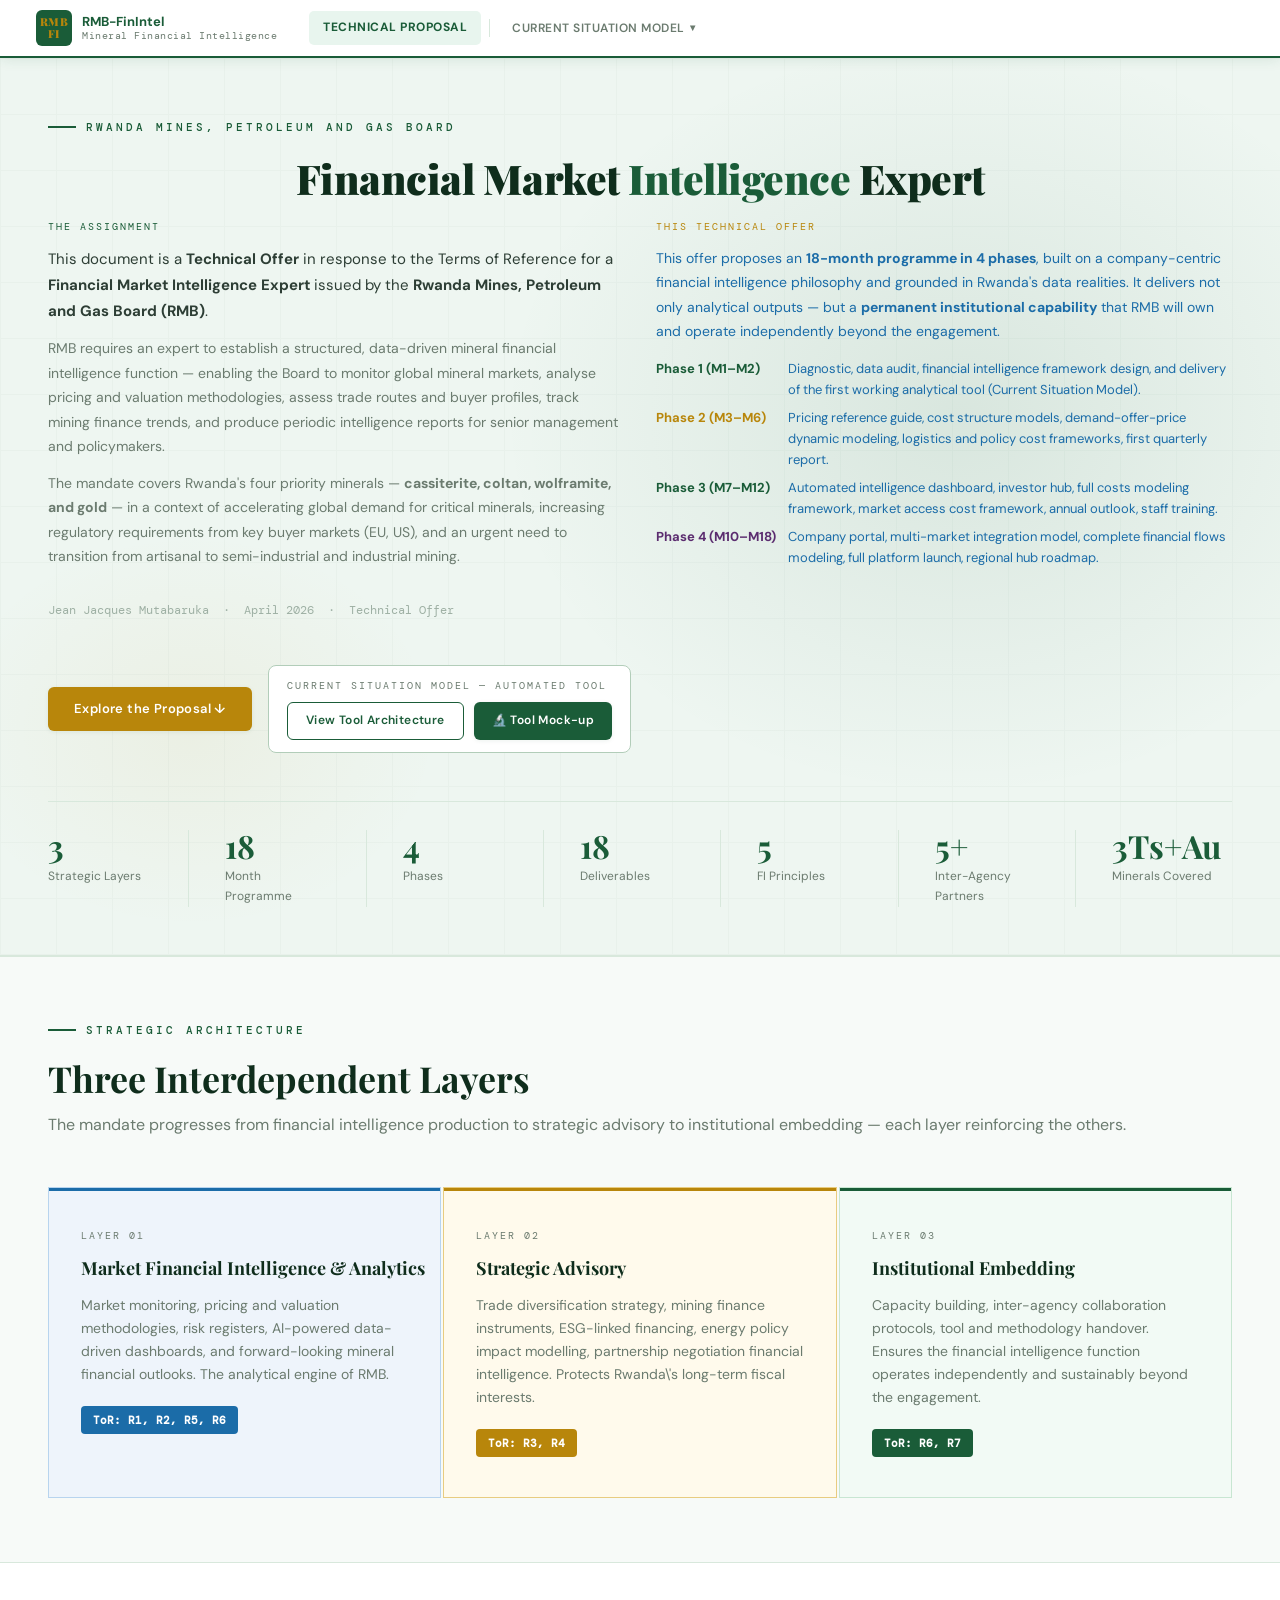
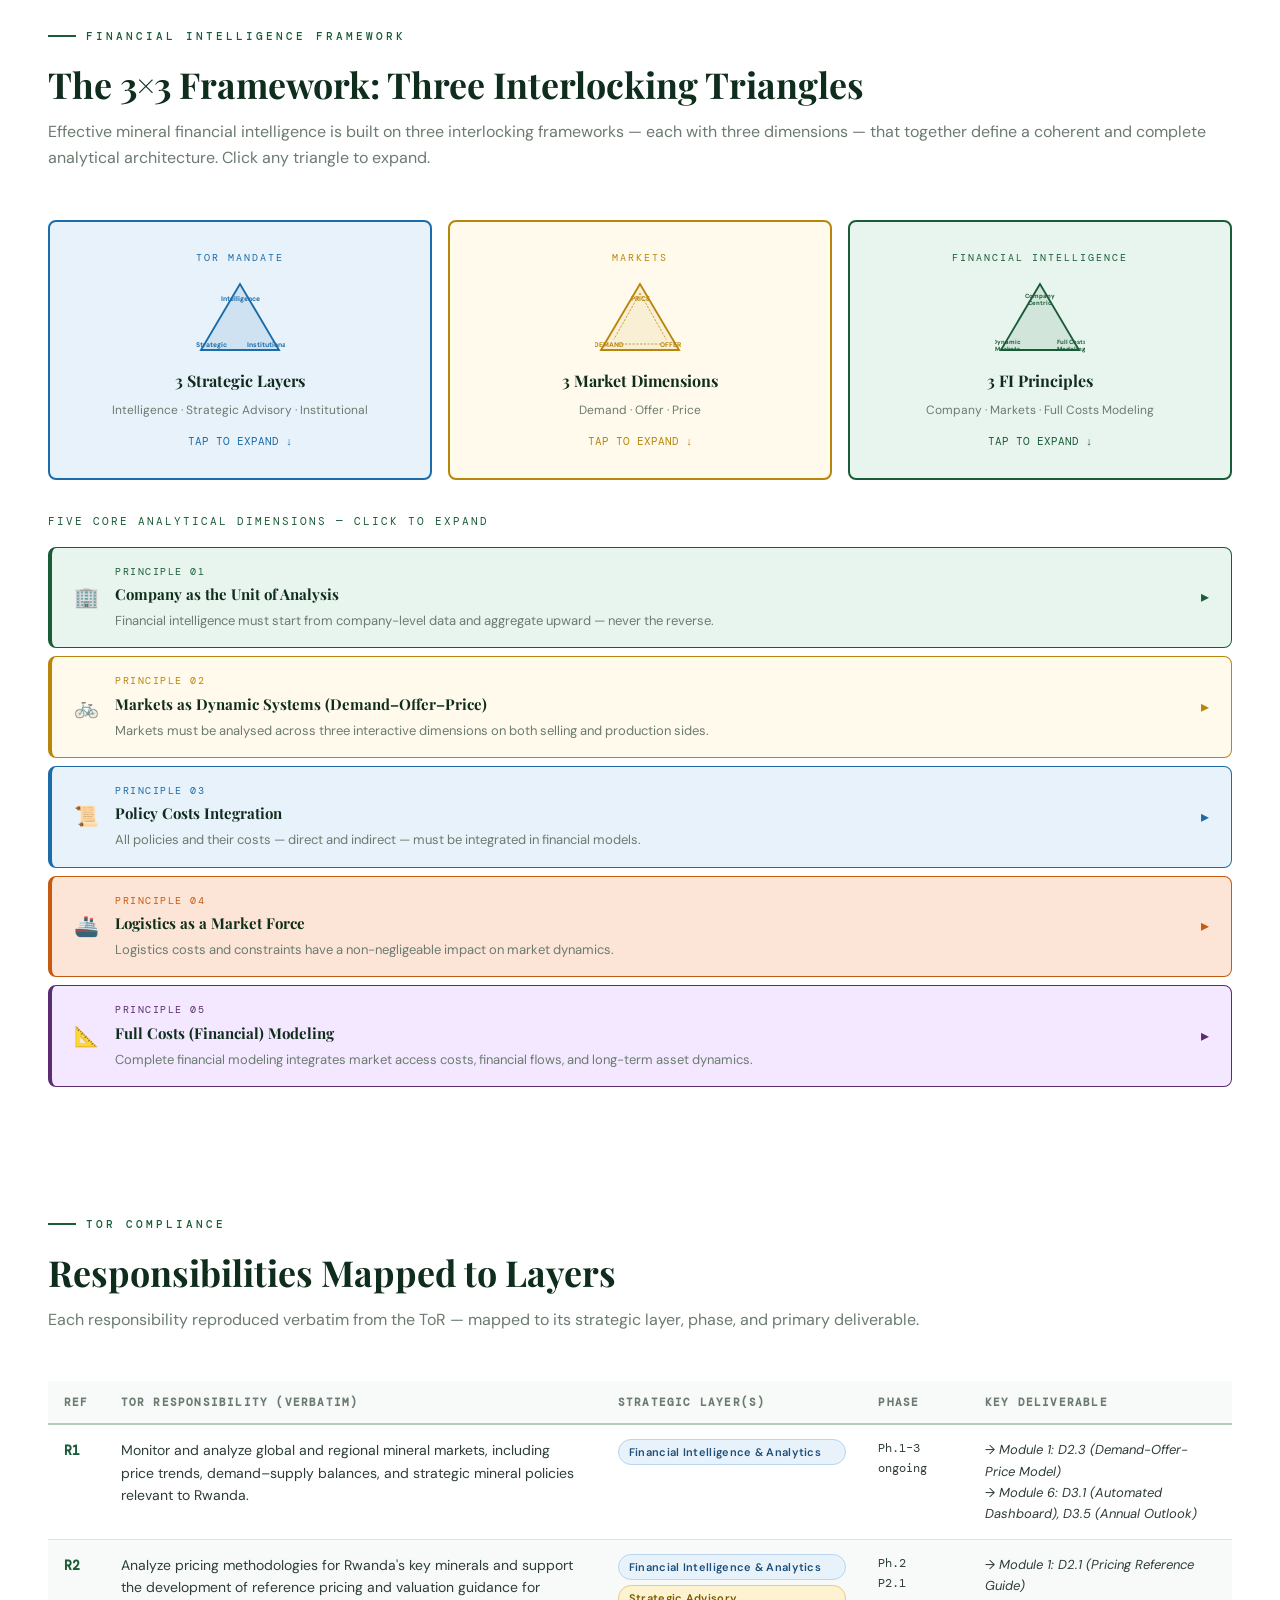
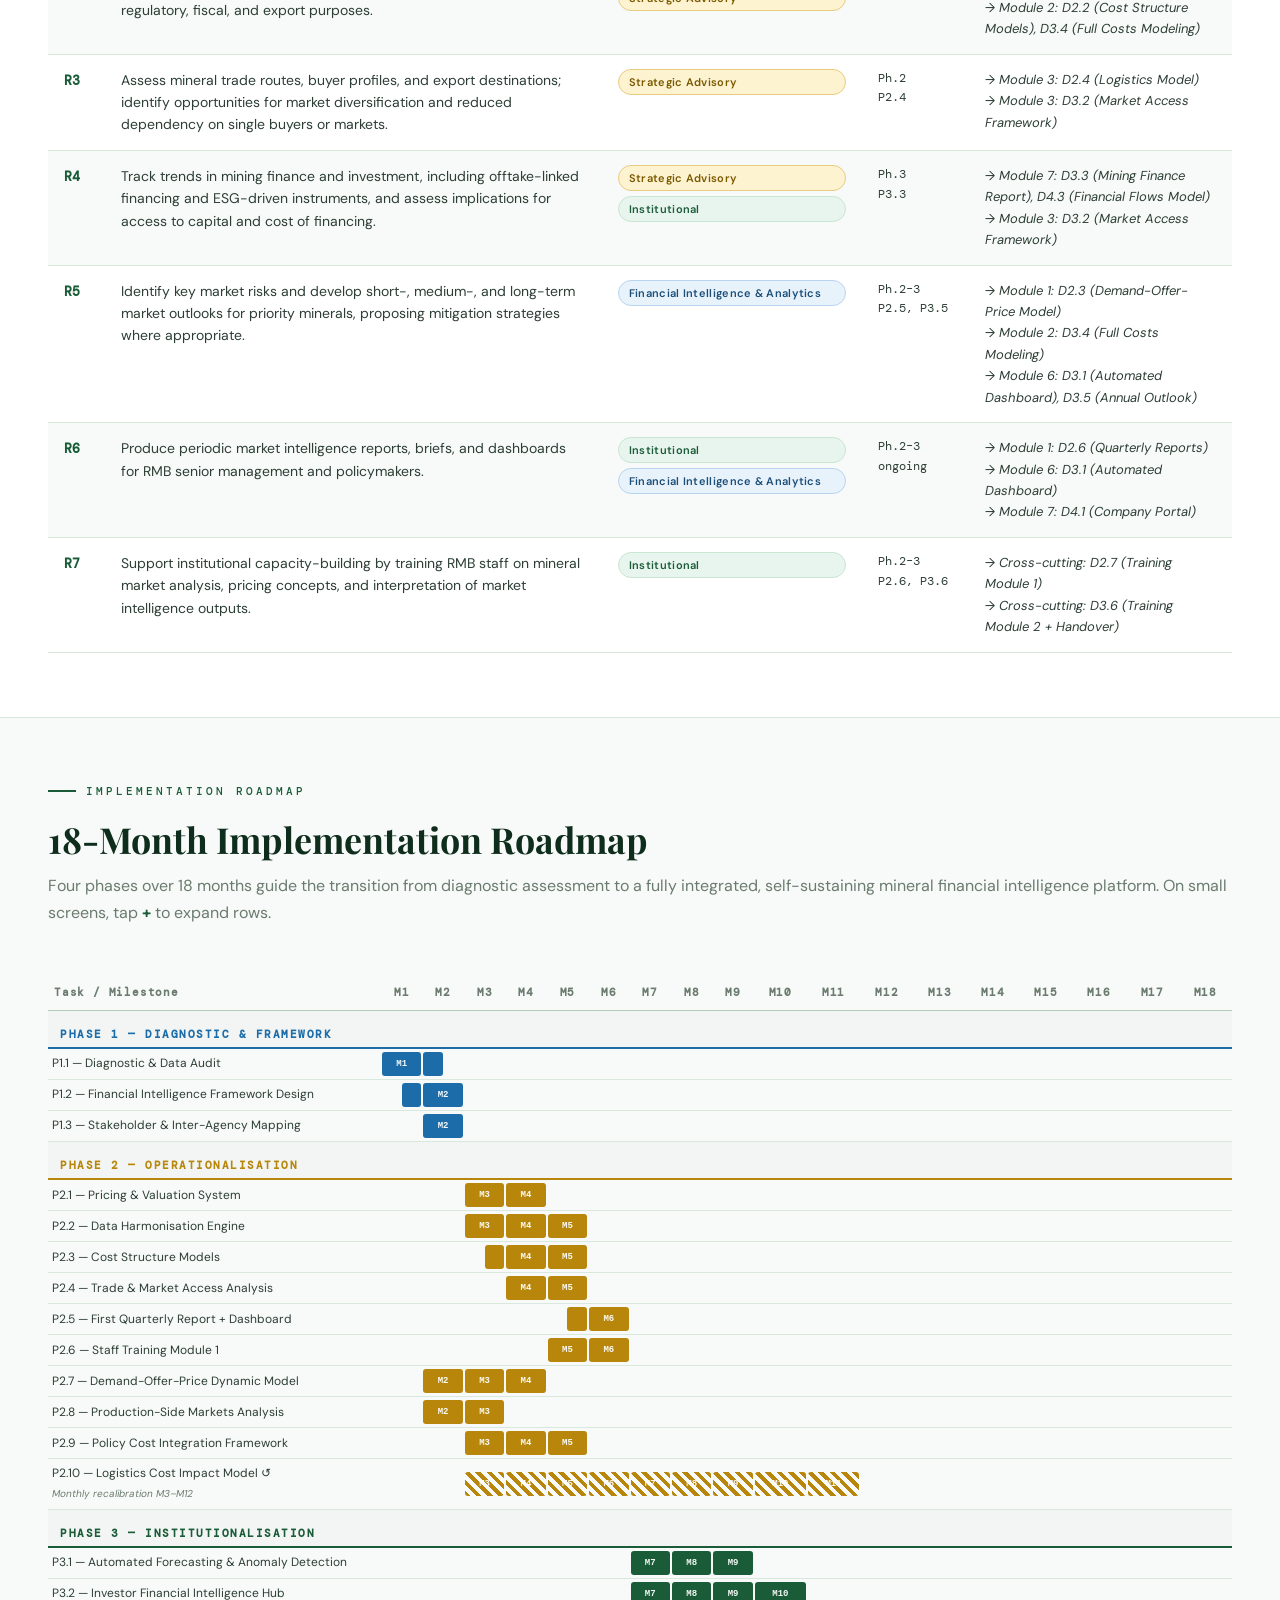
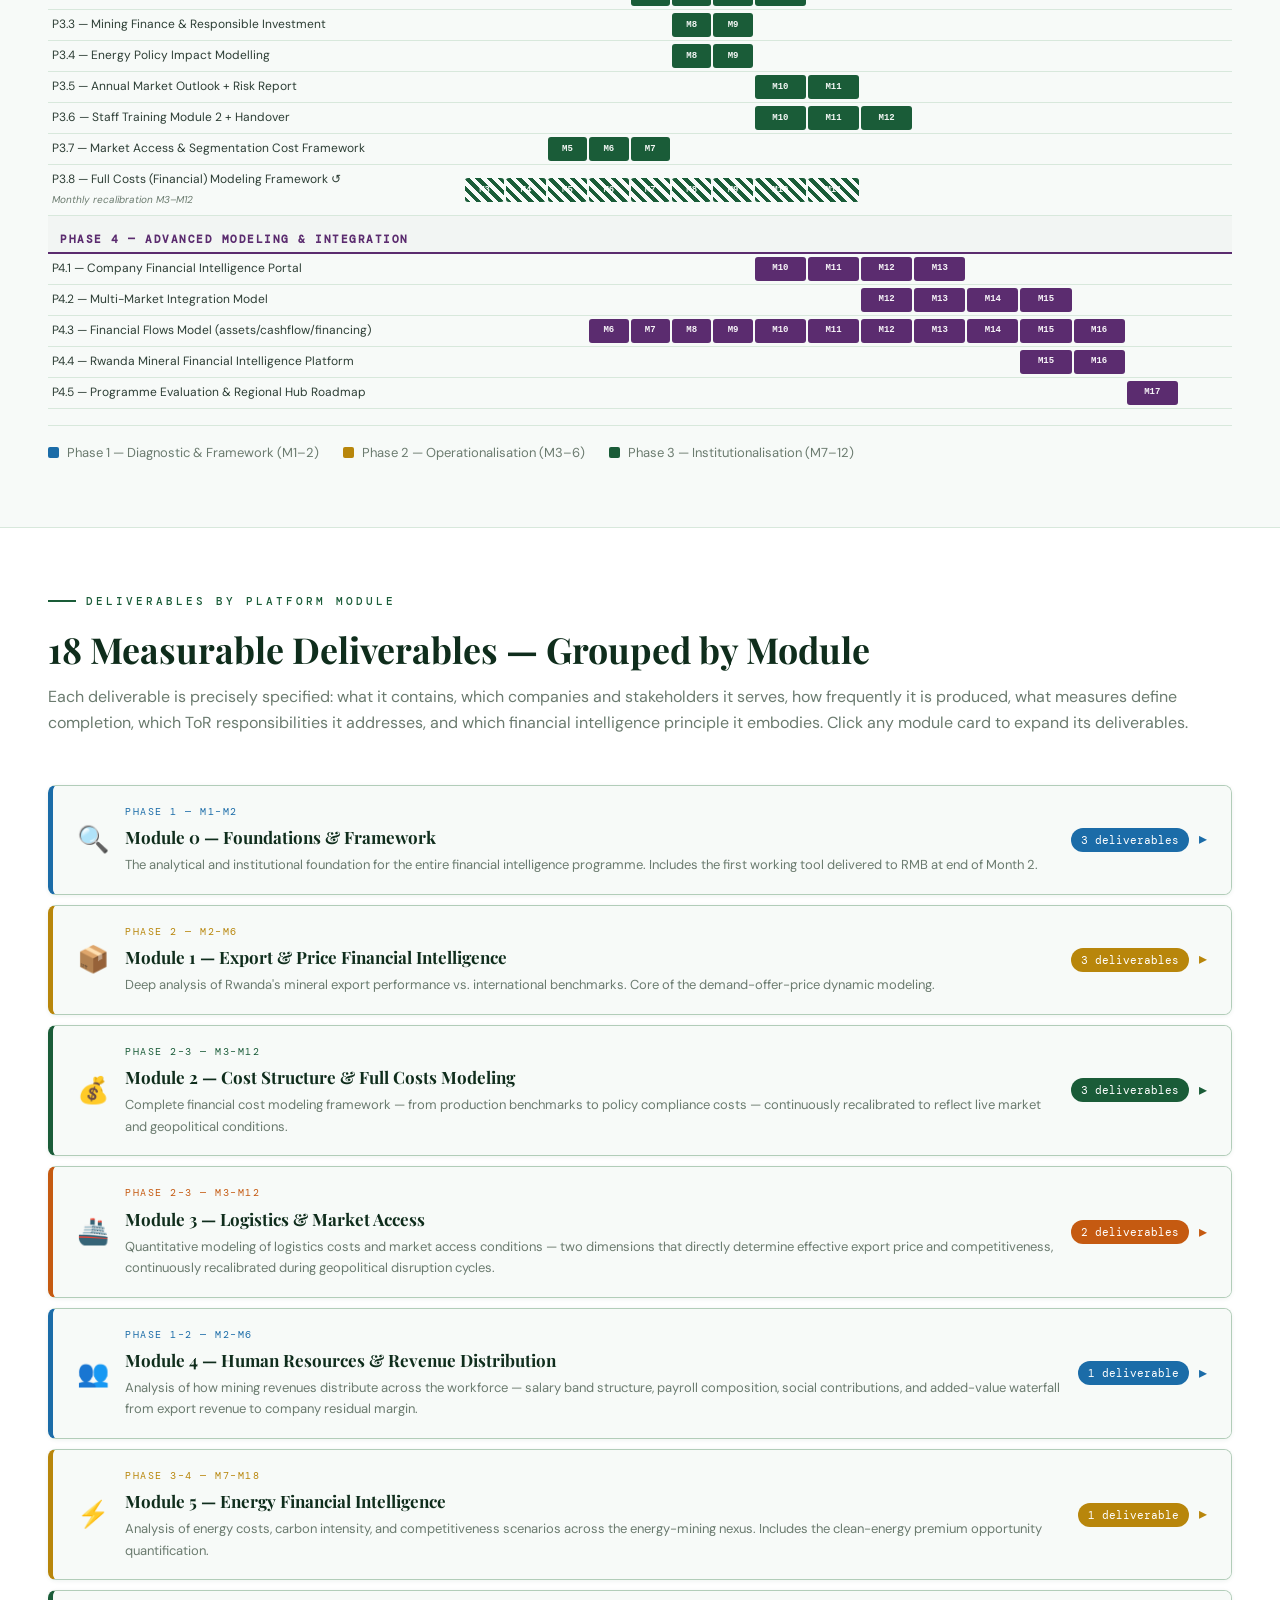
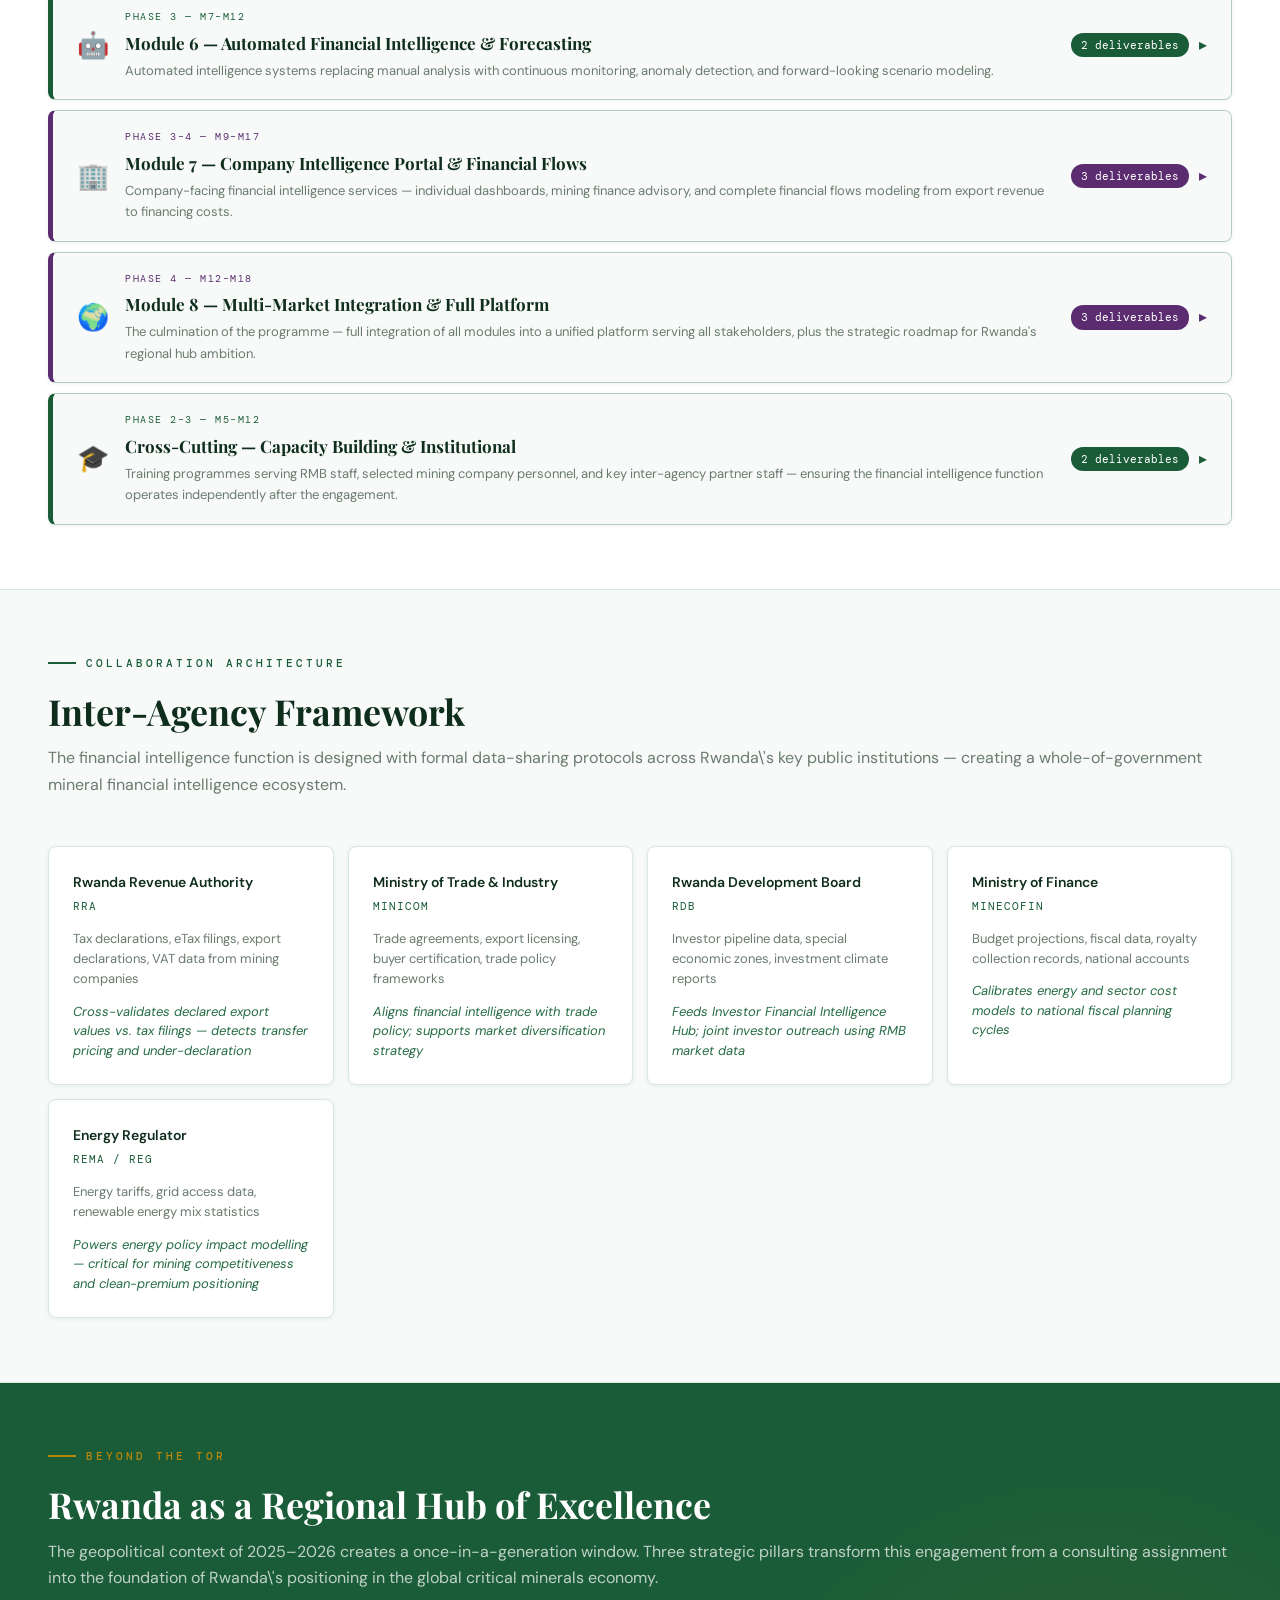
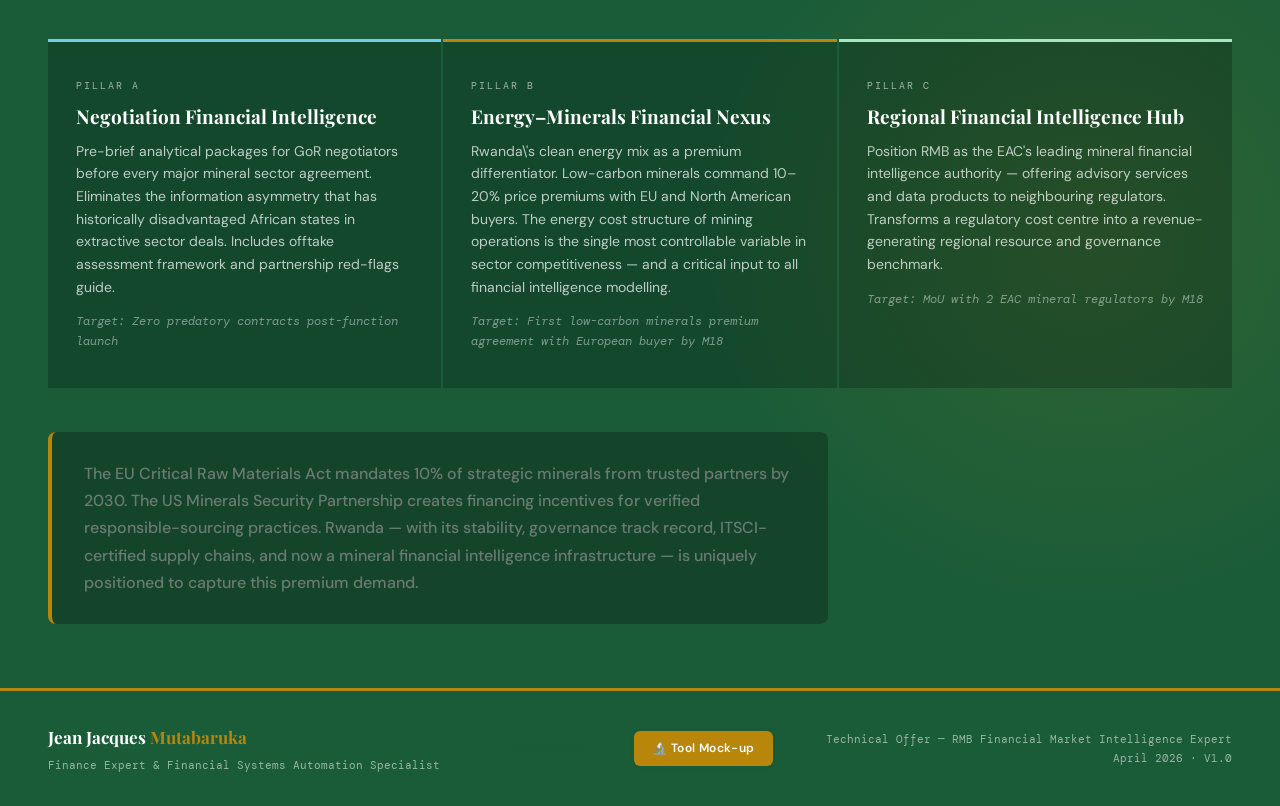
==== index.html @ 6806b050 "Add files via upload" ====
<!DOCTYPE html>
<html lang="en">
<head>
<meta charset="UTF-8">
<meta name="viewport" content="width=device-width, initial-scale=1.0">
<title>RMB-FinIntel — Technical Proposal</title>
<link rel="stylesheet" href="shared.css">
<style>
/* ── PAGE-SPECIFIC ── */
.layer-grid { display: grid; grid-template-columns: repeat(3,1fr); gap: 2px; }
.layer-card { padding: 40px 32px; position: relative; overflow: hidden; cursor: default; transition: transform 0.3s; }
.layer-card:hover { transform: translateY(-3px); }
.layer-card::after { content:''; position:absolute; top:0; left:0; right:0; height:3px; }
.lc-1 { background: rgba(27,108,168,0.1); } .lc-1::after { background: #1B6CA8; }
.lc-2 { background: rgba(200,150,10,0.08); } .lc-2::after { background: var(--gold); }
.lc-3 { background: rgba(26,92,56,0.14); } .lc-3::after { background: var(--g-deep); }
.layer-num { font-family: var(--font-m); font-size: 10px; letter-spacing: 2px; text-transform: uppercase; color: rgba(255,255,255,0.4); margin-bottom: 14px; }
.layer-name { font-family: var(--font-d); font-size: 18px; font-weight: 700; margin-bottom: 14px; line-height: 1.2; white-space: nowrap; }
.layer-desc { font-size: 14px; color: rgba(255,255,255,0.6); line-height: 1.65; margin-bottom: 20px; }
.layer-refs { font-family: var(--font-m); font-size: 11px; padding: 5px 12px; border-radius: 4px; display: inline-block; }
.lc-1 .layer-refs { background: #1B6CA8; color: #FFFFFF; font-weight: 600; }
.lc-2 .layer-refs { background: #B8860B; color: #FFFFFF; font-weight: 600; }
.lc-3 .layer-refs { background: var(--g-deep); color: #FFFFFF; font-weight: 600; }

/* Responsibility table */
.resp-ref { font-family: var(--font-m); font-size: 13px; font-weight: 600; color: var(--gold); }
.resp-text { font-size: 14px; line-height: 1.6; }
.resp-phase { font-family: var(--font-m); font-size: 12px; color: rgba(255,255,255,0.45); }
.resp-deliv { font-size: 13px; color: rgba(255,255,255,0.65); font-style: italic; }
.layer-badges { display: flex; flex-direction: column; gap: 5px; }


/* Hero intro responsive */
@media (max-width:768px) {
  .hero-intro-grid { grid-template-columns: 1fr !important; }
  .phase-row-label { display: block; margin-bottom: 2px; }
}

/* Gantt */
.gantt-wrap { overflow-x: auto; }
.gantt { min-width: 820px; width: 100%; border-collapse: collapse; }
.gantt th { padding: 9px 6px; font-size: 11px; font-family: var(--font-m); letter-spacing: 0.8px; color: rgba(255,255,255,0.4); border-bottom: 1px solid rgba(255,255,255,0.08); text-align: center; }
.gantt th.g-task { text-align: left; width: 240px; }
.gantt td { padding: 0; border-bottom: 1px solid rgba(255,255,255,0.04); }
.gantt td.g-label { padding: 9px 12px 9px 0; font-size: 13px; color: rgba(255,255,255,0.8); white-space: nowrap; }
.gantt td.g-label.g-ph { font-family: var(--font-m); font-size: 11px; letter-spacing: 1.2px; text-transform: uppercase; font-weight: 600; padding-top: 18px; padding-bottom: 4px; border-bottom: none; }
.g-cell { height: 36px; position: relative; }
.g-bar { position: absolute; top: 7px; bottom: 7px; border-radius: 3px; opacity: 0.82; transition: opacity 0.2s; }
.g-bar:hover { opacity: 1; }
.b1 { background: #1B6CA8; } .b2 { background: var(--gold); } .b3 { background: var(--g-deep); }
.gantt-legend { display: flex; gap: 24px; margin-top: 20px; flex-wrap: wrap; }
.gl-item { display: flex; align-items: center; gap: 8px; font-size: 13px; color: rgba(255,255,255,0.55); }
.gl-dot { width: 11px; height: 11px; border-radius: 2px; }

/* SMART deliverables */
.deliv-grid { display: grid; grid-template-columns: repeat(auto-fill, minmax(300px, 1fr)); gap: 14px; }
.dc { background: rgba(255,255,255,0.03); border: 1px solid rgba(255,255,255,0.07); border-radius: var(--radius); padding: 24px; transition: all 0.22s; cursor: default; position: relative; overflow: hidden; }
.dc:hover { border-color: rgba(200,150,10,0.28); transform: translateY(-2px); }
.dc::before { content:''; position:absolute; left:0; top:0; bottom:0; width:3px; }
.dc.p1::before { background: #1B6CA8; } .dc.p2::before { background: var(--gold); } .dc.p3::before { background: var(--g-deep); }
.dc-phase { font-family: var(--font-m); font-size: 11px; letter-spacing: 1px; text-transform: uppercase; margin-bottom: 8px; }
.dc.p1 .dc-phase { color: #7EC8F0; } .dc.p2 .dc-phase { color: var(--gold); } .dc.p3 .dc-phase { color: #6FD19A; }
.dc-name { font-size: 14px; font-weight: 600; margin-bottom: 10px; line-height: 1.35; }
.dc-smart { font-size: 13px; color: rgba(255,255,255,0.52); line-height: 1.55; margin-bottom: 14px; }
.dc-footer { display: flex; align-items: center; justify-content: space-between; gap: 8px; flex-wrap: wrap; }
.dc-time { font-family: var(--font-m); font-size: 12px; padding: 3px 10px; border-radius: 4px; background: rgba(255,255,255,0.07); color: rgba(255,255,255,0.55); }
.dc-out { font-size: 12px; color: rgba(255,255,255,0.38); font-style: italic; }

/* Agency cards */
.agency-grid { display: grid; grid-template-columns: repeat(auto-fill, minmax(260px,1fr)); gap: 14px; }
.ag { background: rgba(255,255,255,0.03); border: 1px solid rgba(255,255,255,0.07); border-radius: var(--radius); padding: 24px; transition: all 0.22s; }
.ag:hover { border-color: rgba(26,92,56,0.4); background: rgba(26,92,56,0.06); }
.ag-name { font-size: 14px; font-weight: 600; margin-bottom: 3px; }
.ag-abbr { font-family: var(--font-m); font-size: 11px; color: var(--gold); letter-spacing: 1px; margin-bottom: 14px; }
.ag-data { font-size: 13px; color: rgba(255,255,255,0.58); margin-bottom: 12px; line-height: 1.55; }
.ag-value { font-size: 13px; color: #6FD19A; font-style: italic; line-height: 1.5; }

/* Vision pillars */
.vision-grid { display: grid; grid-template-columns: repeat(3,1fr); gap: 2px; margin-top: 44px; }
.vp { padding: 36px 28px; background: rgba(0,0,0,0.22); border-top: 3px solid transparent; transition: background 0.25s; }
.vp:hover { background: rgba(0,0,0,0.35); }
.vp-a { border-color: #7EC8F0; } .vp-b { border-color: var(--gold); } .vp-c { border-color: #A8E6C0; }
.vp-label { font-family: var(--font-m); font-size: 10px; letter-spacing: 2px; text-transform: uppercase; margin-bottom: 10px; opacity: 0.6; }
.vp-title { font-family: var(--font-d); font-size: 19px; font-weight: 700; margin-bottom: 12px; line-height: 1.2; }
.vp-desc { font-size: 14px; color: rgba(255,255,255,0.72); line-height: 1.62; margin-bottom: 14px; }
.vp-target { font-family: var(--font-m); font-size: 12px; color: rgba(255,255,255,0.45); font-style: italic; }

@media(max-width:860px){
  .layer-grid,.vision-grid{grid-template-columns:1fr;gap:2px;}
}
/* Light theme overrides */
/* Light theme overrides for page-specific dark colors */
.lc-1 { background: #EEF4FB; border: 1px solid #B8D4EE; }
.lc-2 { background: var(--gold-pale); border: 1px solid #E8CC80; }
.lc-3 { background: var(--g-xpale); border: 1px solid var(--g-lt); }
.layer-num { color: var(--text-muted); }
.layer-name { color: var(--text-head); }
.layer-desc { color: var(--text-muted); }
.resp-text { color: var(--text-body); }
.resp-phase { color: var(--text-muted); }
.resp-deliv { color: var(--text-muted); }
.resp-ref { color: var(--g-deep); }
.gantt td.g-label { color: var(--text-body); }
.gantt td.g-label.g-ph { color: var(--text-head); opacity: 1; }
.gantt th { color: var(--text-muted); border-bottom: 1px solid var(--border-md); }
.gantt td { border-bottom: 1px solid var(--border-lt); }
.dc { background: #FFFFFF; border: 1px solid var(--border-lt); box-shadow: var(--shadow-sm); }
.dc:hover { border-color: var(--g-lt); box-shadow: var(--shadow-md); }
.dc-name { color: var(--text-head); }
.dc-smart { color: var(--text-muted); }
.dc-time { background: var(--surface-1); color: var(--text-muted); }
.dc-out { color: var(--text-light); }
.ag { background: #FFFFFF; border: 1px solid var(--border-lt); box-shadow: var(--shadow-sm); }
.ag:hover { border-color: var(--g-lt); background: var(--g-xpale); }
.ag-name { color: var(--text-head); }
.ag-abbr { color: var(--g-deep); }
.ag-data { color: var(--text-muted); }
.ag-value { color: var(--g-mid); }
.gl-item { color: var(--text-muted); }
.gantt-legend { border-top: 1px solid var(--border-lt); padding-top: 16px; margin-top: 16px; }

</style>
</head>
<body>

<!-- NAV -->
<nav class="rmb-nav">
  <div class="nav-logo-block">
    <div class="nav-logo">RMB<br>FI</div>
    <div class="nav-brand-text">
      <div class="nav-brand-main">RMB-FinIntel</div>
      <div class="nav-brand-sub">Mineral Financial Intelligence</div>
    </div>
  </div>
  <div class="nav-links">
    <a href="index.html" class="active">Technical Proposal</a>
    <div class="nav-divider"></div>
    <div class="nav-dropdown">
      <button class="nav-dropdown-trigger">Current Situation Model</button>
      <div class="nav-dropdown-menu">
        <span class="ddm-label">Sub-modules</span>
        <a href="architecture.html">🏗 Architecture</a>
        <a href="energy.html">⚡ Energy Component</a>
        <a href="demo.html">🔬 Tool Mock-up</a>
      </div>
    </div>
  </div>
</nav>

<div class="page-wrap">

<!-- HERO -->
<div class="hero" style="min-height:60vh">
  <div class="hero-bg-mesh"></div>
  <div class="hero-grid"></div>
  <div class="hero-content">
    <div class="eyebrow fade-up au-1">Rwanda Mines, Petroleum and Gas Board</div>
    <h1 class="hero-title fade-up au-2" style="text-align:center;white-space:normal">Financial Market <span class="accent">Intelligence</span> Expert</h1>

    <!-- INTRO BLOCK -->
    <div class="fade-up au-3 hero-intro-grid" style="display:grid;grid-template-columns:1fr 1fr;gap:32px;margin-bottom:32px">

      <!-- Left: ToR Context -->
      <div>
        <div style="font-family:var(--font-m);font-size:10px;letter-spacing:2px;text-transform:uppercase;color:var(--g-deep);margin-bottom:10px">The Assignment</div>
        <p style="font-size:15px;color:var(--text-body);line-height:1.75;margin-bottom:12px">
          This document is a <strong>Technical Offer</strong> in response to the Terms of Reference for a
          <strong>Financial Market Intelligence Expert</strong> issued by the
          <strong>Rwanda Mines, Petroleum and Gas Board (RMB)</strong>.
        </p>
        <p style="font-size:14px;color:var(--text-muted);line-height:1.75;margin-bottom:12px">
          RMB requires an expert to establish a structured, data-driven mineral financial intelligence
          function — enabling the Board to monitor global mineral markets, analyse pricing and valuation
          methodologies, assess trade routes and buyer profiles, track mining finance trends, and produce
          periodic intelligence reports for senior management and policymakers.
        </p>
        <p style="font-size:14px;color:var(--text-muted);line-height:1.75">
          The mandate covers Rwanda's four priority minerals —
          <strong>cassiterite, coltan, wolframite, and gold</strong> — in a context of accelerating
          global demand for critical minerals, increasing regulatory requirements from key buyer markets
          (EU, US), and an urgent need to transition from artisanal to semi-industrial and industrial
          mining.
        </p>
      </div>

      <!-- Right: This Offer -->
      <div>
        <div style="font-family:var(--font-m);font-size:10px;letter-spacing:2px;text-transform:uppercase;color:var(--gold);margin-bottom:10px">This Technical Offer</div>
        <p style="font-size:14px;color:var(--blue);line-height:1.75;margin-bottom:14px">
          This offer proposes an <strong>18-month programme in 4 phases</strong>, built on a
          company-centric financial intelligence philosophy and grounded in Rwanda's data realities.
          It delivers not only analytical outputs — but a <strong>permanent institutional capability</strong>
          that RMB will own and operate independently beyond the engagement.
        </p>
        <div style="display:flex;flex-direction:column;gap:8px">
          <div style="display:grid;grid-template-columns:auto 1fr;gap:6px 12px;font-size:13px">
            <span style="color:var(--g-deep);font-weight:700;white-space:nowrap">Phase 1 (M1–M2)</span>
            <span style="color:#1B6CA8">Diagnostic, data audit, financial intelligence framework design, and delivery of the first working analytical tool (Current Situation Model).</span>
            <span style="color:#B8860B;font-weight:700;white-space:nowrap">Phase 2 (M3–M6)</span>
            <span style="color:#1B6CA8">Pricing reference guide, cost structure models, demand-offer-price dynamic modeling, logistics and policy cost frameworks, first quarterly report.</span>
            <span style="color:var(--g-deep);font-weight:700;white-space:nowrap">Phase 3 (M7–M12)</span>
            <span style="color:#1B6CA8">Automated intelligence dashboard, investor hub, full costs modeling framework, market access cost framework, annual outlook, staff training.</span>
            <span style="color:#5B2C6F;font-weight:700;white-space:nowrap">Phase 4 (M10–M18)</span>
            <span style="color:#1B6CA8">Company portal, multi-market integration model, complete financial flows modeling, full platform launch, regional hub roadmap.</span>
          </div>
          <style>
            @media (max-width:600px) {
              .phase-grid { grid-template-columns: 1fr !important; }
              .phase-grid span:nth-child(odd) { margin-top: 8px; }
            }
          </style>
        </div>
      </div>
    </div>

    <p class="hero-meta fade-up au-4">Jean Jacques Mutabaruka &nbsp;·&nbsp; April 2026 &nbsp;·&nbsp; Technical Offer</p>
    <div class="fade-up au-5" style="display:flex;gap:16px;flex-wrap:wrap;align-items:center">
      <a href="#layers" class="btn btn-gold">Explore the Proposal ↓</a>
      <div style="background:#FFFFFF;border:1px solid var(--border-md);border-radius:var(--radius);padding:12px 18px;display:flex;flex-direction:column;gap:8px">
        <div style="font-family:var(--font-m);font-size:10px;letter-spacing:2px;text-transform:uppercase;color:var(--text-muted)">Current Situation Model — Automated Tool</div>
        <div style="display:flex;gap:10px">
          <a href="architecture.html" class="btn btn-outline" style="padding:8px 18px;font-size:12px">View Tool Architecture</a>
          <a href="demo.html" class="btn btn-green" style="padding:8px 18px;font-size:12px">🔬 Tool Mock-up</a>
        </div>
      </div>
    </div>
  </div>
  <div class="stats-bar fade-up au-5">
    <div class="stat"><div class="stat-n">3</div><div class="stat-l">Strategic Layers</div></div>
    <div class="stat"><div class="stat-n">18</div><div class="stat-l">Month Programme</div></div>
    <div class="stat"><div class="stat-n">4</div><div class="stat-l">Phases</div></div>
    <div class="stat"><div class="stat-n">18</div><div class="stat-l">Deliverables</div></div>
    <div class="stat"><div class="stat-n">5</div><div class="stat-l">FI Principles</div></div>
    <div class="stat"><div class="stat-n">5+</div><div class="stat-l">Inter-Agency Partners</div></div>
    <div class="stat"><div class="stat-n">3Ts+Au</div><div class="stat-l">Minerals Covered</div></div>
  </div>
</div>

<!-- SECTION: LAYERS -->
<section id="layers" class="section section-alt">
  <div class="eyebrow">Strategic Architecture</div>
  <h2 class="section-title">Three Interdependent Layers</h2>
  <p class="section-lead">The mandate progresses from financial intelligence production to strategic advisory to institutional embedding — each layer reinforcing the others.</p>
  <div class="layer-grid">
    <div class="layer-card lc-1">
      <div class="layer-num">Layer 01</div>
      <div class="layer-name">Market Financial Intelligence & Analytics</div>
      <p class="layer-desc">Market monitoring, pricing and valuation methodologies, risk registers, AI-powered data-driven dashboards, and forward-looking mineral financial outlooks. The analytical engine of RMB.</p>
      <span class="layer-refs">ToR: R1, R2, R5, R6</span>
    </div>
    <div class="layer-card lc-2">
      <div class="layer-num">Layer 02</div>
      <div class="layer-name">Strategic Advisory</div>
      <p class="layer-desc">Trade diversification strategy, mining finance instruments, ESG-linked financing, energy policy impact modelling, partnership negotiation financial intelligence. Protects Rwanda\'s long-term fiscal interests.</p>
      <span class="layer-refs">ToR: R3, R4</span>
    </div>
    <div class="layer-card lc-3">
      <div class="layer-num">Layer 03</div>
      <div class="layer-name">Institutional Embedding</div>
      <p class="layer-desc">Capacity building, inter-agency collaboration protocols, tool and methodology handover. Ensures the financial intelligence function operates independently and sustainably beyond the engagement.</p>
      <span class="layer-refs">ToR: R6, R7</span>
    </div>
  </div>
</section>


<!-- SECTION: FI FRAMEWORK -->
<section id="fi-framework" class="section">
  <div class="eyebrow">Financial Intelligence Framework</div>
  <h2 class="section-title">The 3×3 Framework: Three Interlocking Triangles</h2>
  <p class="section-lead">Effective mineral financial intelligence is built on three interlocking frameworks — each with three dimensions — that together define a coherent and complete analytical architecture. Click any triangle to expand.</p>

  <!-- THREE TRIANGLES -->
  <div style="display:grid;grid-template-columns:repeat(3,1fr);gap:16px;margin-bottom:32px">
    <div style="background:var(--blue-lt);border:2px solid var(--blue);border-radius:var(--radius);padding:28px 20px;text-align:center;cursor:pointer;transition:all 0.25s" onclick="toggleTriangle('tri1')">
      <div style="font-family:var(--font-m);font-size:10px;letter-spacing:2px;text-transform:uppercase;color:var(--blue);margin-bottom:12px">ToR Mandate</div>
      <svg viewBox="0 0 120 104" style="width:90px;height:78px;margin:0 auto 12px;display:block">
        <polygon points="60,8 8,96 112,96" fill="rgba(27,108,168,0.12)" stroke="#1B6CA8" stroke-width="2.5"/>
        <text x="60" y="30" text-anchor="middle" font-size="9" fill="#1B6CA8" font-weight="700">Intelligence</text>
        <text x="22" y="92" text-anchor="middle" font-size="9" fill="#1B6CA8" font-weight="700">Strategic</text>
        <text x="97" y="92" text-anchor="middle" font-size="9" fill="#1B6CA8" font-weight="700">Institutional</text>
      </svg>
      <div style="font-family:var(--font-d);font-size:16px;font-weight:700;color:var(--text-head);margin-bottom:6px">3 Strategic Layers</div>
      <div style="font-size:12px;color:var(--text-muted)">Intelligence · Strategic Advisory · Institutional</div>
      <div style="margin-top:12px;font-size:11px;color:var(--blue);font-family:var(--font-m)">TAP TO EXPAND ↓</div>
    </div>
    <div style="background:var(--gold-pale);border:2px solid var(--gold);border-radius:var(--radius);padding:28px 20px;text-align:center;cursor:pointer;transition:all 0.25s" onclick="toggleTriangle('tri2')">
      <div style="font-family:var(--font-m);font-size:10px;letter-spacing:2px;text-transform:uppercase;color:var(--gold);margin-bottom:12px">Markets</div>
      <svg viewBox="0 0 120 104" style="width:90px;height:78px;margin:0 auto 12px;display:block">
        <polygon points="60,8 8,96 112,96" fill="rgba(184,134,11,0.1)" stroke="#B8860B" stroke-width="2.5"/>
        <line x1="60" y1="20" x2="25" y2="82" stroke="#B8860B" stroke-width="1" stroke-dasharray="3,2"/>
        <line x1="60" y1="20" x2="95" y2="82" stroke="#B8860B" stroke-width="1" stroke-dasharray="3,2"/>
        <line x1="30" y1="88" x2="90" y2="88" stroke="#B8860B" stroke-width="1" stroke-dasharray="3,2"/>
        <text x="60" y="30" text-anchor="middle" font-size="9" fill="#B8860B" font-weight="700">PRICE</text>
        <text x="18" y="92" text-anchor="middle" font-size="9" fill="#B8860B" font-weight="700">DEMAND</text>
        <text x="100" y="92" text-anchor="middle" font-size="9" fill="#B8860B" font-weight="700">OFFER</text>
      </svg>
      <div style="font-family:var(--font-d);font-size:16px;font-weight:700;color:var(--text-head);margin-bottom:6px">3 Market Dimensions</div>
      <div style="font-size:12px;color:var(--text-muted)">Demand · Offer · Price</div>
      <div style="margin-top:12px;font-size:11px;color:var(--gold);font-family:var(--font-m)">TAP TO EXPAND ↓</div>
    </div>
    <div style="background:var(--g-pale);border:2px solid var(--g-deep);border-radius:var(--radius);padding:28px 20px;text-align:center;cursor:pointer;transition:all 0.25s" onclick="toggleTriangle('tri3')">
      <div style="font-family:var(--font-m);font-size:10px;letter-spacing:2px;text-transform:uppercase;color:var(--g-deep);margin-bottom:12px">Financial Intelligence</div>
      <svg viewBox="0 0 120 104" style="width:90px;height:78px;margin:0 auto 12px;display:block">
        <polygon points="60,8 8,96 112,96" fill="rgba(26,92,56,0.1)" stroke="#1A5C38" stroke-width="2.5"/>
        <text x="60" y="26" text-anchor="middle" font-size="8" fill="#1A5C38" font-weight="700">Company</text>
        <text x="60" y="36" text-anchor="middle" font-size="8" fill="#1A5C38" font-weight="700">Centric</text>
        <text x="16" y="88" text-anchor="middle" font-size="8" fill="#1A5C38" font-weight="700">Dynamic</text>
        <text x="16" y="97" text-anchor="middle" font-size="8" fill="#1A5C38" font-weight="700">Markets</text>
        <text x="102" y="88" text-anchor="middle" font-size="8" fill="#1A5C38" font-weight="700">Full Costs</text>
        <text x="102" y="97" text-anchor="middle" font-size="8" fill="#1A5C38" font-weight="700">Modeling</text>
      </svg>
      <div style="font-family:var(--font-d);font-size:16px;font-weight:700;color:var(--text-head);margin-bottom:6px">3 FI Principles</div>
      <div style="font-size:12px;color:var(--text-muted)">Company · Markets · Full Costs Modeling</div>
      <div style="margin-top:12px;font-size:11px;color:var(--g-deep);font-family:var(--font-m)">TAP TO EXPAND ↓</div>
    </div>
  </div>

  <!-- EXPAND PANELS -->
  <div id="tri1" style="display:none;margin-bottom:20px;background:var(--blue-lt);border:1px solid var(--blue);border-radius:var(--radius);padding:28px 32px">
    <div style="font-family:var(--font-d);font-size:18px;font-weight:700;color:var(--text-head);margin-bottom:16px">3 Strategic Layers — Mapping to FI Principles</div>
    <div style="display:grid;grid-template-columns:repeat(3,1fr);gap:14px">
      <div style="background:#FFFFFF;border-radius:6px;padding:16px"><div style="font-weight:700;color:var(--blue);margin-bottom:8px;font-size:13px">Layer 1 — Intelligence & Analytics</div><div style="font-size:13px;color:var(--text-muted);line-height:1.6">Feeds the <strong>Dynamic Markets</strong> principle: monitoring demand-offer-price dynamics, price gap analysis, and market outlook.</div></div>
      <div style="background:#FFFFFF;border-radius:6px;padding:16px"><div style="font-weight:700;color:var(--blue);margin-bottom:8px;font-size:13px">Layer 2 — Strategic Advisory</div><div style="font-size:13px;color:var(--text-muted);line-height:1.6">Feeds the <strong>Full Costs (Financial) Modeling</strong> principle: trade diversification, finance instruments, energy policy, logistics and market access costs.</div></div>
      <div style="background:#FFFFFF;border-radius:6px;padding:16px"><div style="font-weight:700;color:var(--blue);margin-bottom:8px;font-size:13px">Layer 3 — Institutional Embedding</div><div style="font-size:13px;color:var(--text-muted);line-height:1.6">Feeds the <strong>Company-Centric</strong> principle: capacity building ensures companies and regulators independently use financial intelligence.</div></div>
    </div>
  </div>

  <div id="tri2" style="display:none;margin-bottom:20px;background:var(--gold-pale);border:1px solid var(--gold);border-radius:var(--radius);padding:28px 32px">
    <div style="font-family:var(--font-d);font-size:18px;font-weight:700;color:var(--text-head);margin-bottom:8px">Markets as Dynamic Systems: The Demand-Offer-Price Triangle</div>
    <p style="font-size:14px;color:var(--text-muted);margin-bottom:20px;line-height:1.7">Markets must be understood across three interactive dimensions — on both the selling side and the production side (energy, raw materials, investment capital, machinery).</p>
    <div style="display:grid;grid-template-columns:1fr 1fr;gap:20px">
      <div>
        <div style="display:grid;grid-template-columns:repeat(3,1fr);gap:8px;margin-bottom:14px">
          <div style="background:#FFFFFF;border-top:3px solid var(--gold);border-radius:6px;padding:12px;text-align:center"><div style="font-size:16px;margin-bottom:4px">📉</div><div style="font-weight:700;font-size:12px;color:#7A5800">DEMAND</div></div>
          <div style="background:#FFFFFF;border-top:3px solid var(--gold);border-radius:6px;padding:12px;text-align:center"><div style="font-size:16px;margin-bottom:4px">🏭</div><div style="font-weight:700;font-size:12px;color:#7A5800">OFFER</div></div>
          <div style="background:#FFFFFF;border-top:3px solid var(--gold);border-radius:6px;padding:12px;text-align:center"><div style="font-size:16px;margin-bottom:4px">💰</div><div style="font-weight:700;font-size:12px;color:#7A5800">PRICE</div></div>
        </div>
        <div style="background:#FFFFFF;border-radius:6px;padding:14px;font-size:13px;color:var(--text-body);line-height:1.7">
          → Confrontation of demand and offer <strong>determines price</strong><br>
          → Price signals <strong>influence demand and offer</strong> in return<br>
          → Demand-offer gap <strong>drives investment decisions</strong><br>
          → Investment increases future offer → impacts future prices
        </div>
      </div>
      <div style="background:#FFFFFF;border-radius:6px;padding:18px">
        <div style="font-size:24px;text-align:center;margin-bottom:8px">🚲</div>
        <div style="font-weight:700;color:#7A5800;margin-bottom:8px;font-size:14px;text-align:center">The Bicycle Equilibrium</div>
        <p style="font-size:13px;color:var(--text-muted);line-height:1.7">Market equilibrium is dynamic — like a bicycle: <strong>without movement one falls</strong>, but <strong>excessive speed without control leads to a crash</strong>. Mastering it requires knowing the destination, reading the road, and continuously calibrating speed. This is what mineral financial intelligence must do: <strong>ride the market — not fall off it</strong>.</p>
      </div>
    </div>
    <div style="background:#FFFFFF;border-radius:6px;padding:14px;border-left:4px solid var(--gold);margin-top:14px">
      <strong style="color:#7A5800;font-size:13px">⚠️ Production-Side Markets — Often Overlooked: </strong>
      <span style="font-size:13px;color:var(--text-muted)">Markets also exist on the production side — energy, raw materials, investment capital, machinery — each with their own demand-offer-price dynamics. A disruption in any of these directly impacts production costs and competitive positioning on the selling side.</span>
    </div>
  </div>

  <div id="tri3" style="display:none;margin-bottom:20px;background:var(--g-pale);border:1px solid var(--g-deep);border-radius:var(--radius);padding:28px 32px">
    <div style="font-family:var(--font-d);font-size:18px;font-weight:700;color:var(--text-head);margin-bottom:16px">3 Financial Intelligence Principles</div>
    <div style="display:grid;grid-template-columns:repeat(3,1fr);gap:14px">
      <div style="background:#FFFFFF;border-top:3px solid var(--g-deep);border-radius:6px;padding:18px"><div style="font-size:18px;margin-bottom:8px">🏢</div><div style="font-weight:700;color:var(--g-deep);margin-bottom:8px;font-size:13px">Principle 1 — Company-Centric</div><div style="font-size:13px;color:var(--text-muted);line-height:1.6">The company is the unit of analysis. Any policy that does not take into account companies' interests and their business environments is destined to fail.</div></div>
      <div style="background:#FFFFFF;border-top:3px solid var(--g-deep);border-radius:6px;padding:18px"><div style="font-size:18px;margin-bottom:8px">🚲</div><div style="font-weight:700;color:var(--g-deep);margin-bottom:8px;font-size:13px">Principle 2 — Dynamic Markets</div><div style="font-size:13px;color:var(--text-muted);line-height:1.6">Markets analysed across three interactive dimensions on both the selling side and production side. Market equilibrium is dynamic — like the bicycle 🚲.</div></div>
      <div style="background:#FFFFFF;border-top:3px solid var(--g-deep);border-radius:6px;padding:18px"><div style="font-size:18px;margin-bottom:8px">📐</div><div style="font-weight:700;color:var(--g-deep);margin-bottom:8px;font-size:13px">Principle 3 — Full Costs (Financial) Modeling</div><div style="font-size:13px;color:var(--text-muted);line-height:1.6">All costs modeled: production, policy compliance, logistics, market access, and complete financial flows (assets, inventory, receivables, payables, cashflow, financing).</div></div>
    </div>
  </div>

  <!-- 5 CORE PRINCIPLES EXPANDABLE CARDS -->
  <div style="margin-top:24px">
    <div style="font-family:var(--font-m);font-size:11px;letter-spacing:2px;text-transform:uppercase;color:var(--g-deep);margin-bottom:16px">Five Core Analytical Dimensions — Click to Expand</div>
    <div style="display:flex;flex-direction:column;gap:8px" id="principles-list"></div>
  </div>
</section>
<!-- SECTION: ToR MAPPING -->
<section id="tor" class="section">
  <div class="eyebrow">ToR Compliance</div>
  <h2 class="section-title">Responsibilities Mapped to Layers</h2>
  <p class="section-lead">Each responsibility reproduced verbatim from the ToR — mapped to its strategic layer, phase, and primary deliverable.</p>
  <table class="data-table" id="tor-table">
    <thead>
      <tr>
        <th style="width:48px">Ref</th>
        <th style="width:42%">ToR Responsibility (verbatim)</th>
        <th style="width:22%">Strategic Layer(s)</th>
        <th style="width:9%">Phase</th>
        <th>Key Deliverable</th>
      </tr>
    </thead>
    <tbody id="tor-tbody"></tbody>
  </table>
</section>

<!-- SECTION: GANTT -->
<section id="roadmap" class="section section-alt">
  <div class="eyebrow">Implementation Roadmap</div>
  <h2 class="section-title">18-Month Implementation Roadmap</h2>
  <p class="section-lead">Four phases over 18 months guide the transition from diagnostic assessment to a fully integrated, self-sustaining mineral financial intelligence platform. On small screens, tap <strong style="color:var(--g-deep)">+</strong> to expand rows.</p>
  <div class="gantt-wrap">
    <table class="gantt" id="gantt-dt"><thead><tr>
      <th class="g-task">Task / Milestone</th>
      <th>M1</th><th>M2</th><th>M3</th><th>M4</th><th>M5</th><th>M6</th>
      <th>M7</th><th>M8</th><th>M9</th><th>M10</th><th>M11</th><th>M12</th>
      <th>M13</th><th>M14</th><th>M15</th><th>M16</th><th>M17</th><th>M18</th>
    </tr></thead>
    <tbody id="gantt-body"></tbody></table>
  </div>
  <div class="gantt-legend">
    <div class="gl-item"><div class="gl-dot" style="background:#1B6CA8"></div>Phase 1 — Diagnostic & Framework (M1–2)</div>
    <div class="gl-item"><div class="gl-dot" style="background:var(--gold)"></div>Phase 2 — Operationalisation (M3–6)</div>
    <div class="gl-item"><div class="gl-dot" style="background:var(--g-deep)"></div>Phase 3 — Institutionalisation (M7–12)</div>
  </div>
</section>

<!-- SECTION: SMART DELIVERABLES -->
<section id="deliverables" class="section">
  <div class="eyebrow">Deliverables by Platform Module</div>
  <h2 class="section-title">18 Measurable Deliverables — Grouped by Module</h2>
  <p class="section-lead">Each deliverable is precisely specified: what it contains, which companies and stakeholders it serves, how frequently it is produced, what measures define completion, which ToR responsibilities it addresses, and which financial intelligence principle it embodies. Click any module card to expand its deliverables.</p>
  <div id="module-cards-grid" style="display:flex;flex-direction:column;gap:10px"></div>
</section>

<!-- SECTION: INTER-AGENCY -->
<section id="interagency" class="section section-alt">
  <div class="eyebrow">Collaboration Architecture</div>
  <h2 class="section-title">Inter-Agency Framework</h2>
  <p class="section-lead">The financial intelligence function is designed with formal data-sharing protocols across Rwanda\'s key public institutions — creating a whole-of-government mineral financial intelligence ecosystem.</p>
  <div class="agency-grid" id="agency-grid"></div>
</section>

<!-- SECTION: VISION -->
<section id="vision" class="section section-green">
  <div style="position:absolute;inset:0;background:radial-gradient(ellipse 50% 70% at 85% 50%,rgba(200,150,10,0.13) 0%,transparent 60%);pointer-events:none"></div>
  <div style="position:relative;z-index:2">
    <div class="eyebrow">Beyond the ToR</div>
    <h2 class="section-title">Rwanda as a Regional Hub of Excellence</h2>
    <p class="section-lead">The geopolitical context of 2025–2026 creates a once-in-a-generation window. Three strategic pillars transform this engagement from a consulting assignment into the foundation of Rwanda\'s positioning in the global critical minerals economy.</p>
    <div class="vision-grid">
      <div class="vp vp-a">
        <div class="vp-label">Pillar A</div>
        <div class="vp-title">Negotiation Financial Intelligence</div>
        <p class="vp-desc">Pre-brief analytical packages for GoR negotiators before every major mineral sector agreement. Eliminates the information asymmetry that has historically disadvantaged African states in extractive sector deals. Includes offtake assessment framework and partnership red-flags guide.</p>
        <div class="vp-target">Target: Zero predatory contracts post-function launch</div>
      </div>
      <div class="vp vp-b">
        <div class="vp-label">Pillar B</div>
        <div class="vp-title">Energy–Minerals Financial Nexus</div>
        <p class="vp-desc">Rwanda\'s clean energy mix as a premium differentiator. Low-carbon minerals command 10–20% price premiums with EU and North American buyers. The energy cost structure of mining operations is the single most controllable variable in sector competitiveness — and a critical input to all financial intelligence modelling.</p>
        <div class="vp-target">Target: First low-carbon minerals premium agreement with European buyer by M18</div>
      </div>
      <div class="vp vp-c">
        <div class="vp-label">Pillar C</div>
        <div class="vp-title">Regional Financial Intelligence Hub</div>
        <p class="vp-desc">Position RMB as the EAC's leading mineral financial intelligence authority — offering advisory services and data products to neighbouring regulators. Transforms a regulatory cost centre into a revenue-generating regional resource and governance benchmark.</p>
        <div class="vp-target">Target: MoU with 2 EAC mineral regulators by M18</div>
      </div>
    </div>
    <div style="margin-top:44px;padding:28px 32px;background:rgba(0,0,0,0.25);border-radius:var(--radius);border-left:4px solid var(--gold);max-width:780px">
      <p style="font-size:16px;font-weight:500;line-height:1.7;color:var(--text-muted)">The EU Critical Raw Materials Act mandates 10% of strategic minerals from trusted partners by 2030. The US Minerals Security Partnership creates financing incentives for verified responsible-sourcing practices. Rwanda — with its stability, governance track record, ITSCI-certified supply chains, and now a mineral financial intelligence infrastructure — is uniquely positioned to capture this premium demand.</p>
    </div>
  </div>
</section>

<!-- FOOTER -->
<footer class="rmb-footer">
  <div>
    <div class="footer-brand">Jean Jacques <span>Mutabaruka</span></div>
    <div class="footer-meta" style="margin-top:5px">Finance Expert &amp; Financial Systems Automation Specialist</div>
  </div>
  <div style="display:flex;gap:12px;align-items:center;flex-wrap:wrap">
    <a href="architecture.html" class="btn btn-outline" style="font-size:12px;padding:8px 18px">Architecture →</a>
    <a href="demo.html" class="btn btn-gold" style="font-size:12px;padding:8px 18px">🔬 Tool Mock-up</a>
  </div>
  <div class="footer-meta" style="text-align:right">Technical Offer — RMB Financial Market Intelligence Expert<br>April 2026 · V1.0</div>
</footer>
</div><!-- /page-wrap -->

<script>
// ── ToR DATA ──
const torData = [
  { ref:'R1', text:'Monitor and analyze global and regional mineral markets, including price trends, demand–supply balances, and strategic mineral policies relevant to Rwanda.', layers:[{t:'Financial Intelligence & Analytics',c:'badge-blue'}], phase:'Ph.1–3\nongoing', deliv:'→ Module 1: D2.3 (Demand-Offer-Price Model); → Module 6: D3.1 (Automated Dashboard), D3.5 (Annual Outlook)' },
  { ref:'R2', text:'Analyze pricing methodologies for Rwanda\'s key minerals and support the development of reference pricing and valuation guidance for regulatory, fiscal, and export purposes.', layers:[{t:'Financial Intelligence & Analytics',c:'badge-blue'},{t:'Strategic Advisory',c:'badge-gold'}], phase:'Ph.2\nP2.1', deliv:'→ Module 1: D2.1 (Pricing Reference Guide); → Module 2: D2.2 (Cost Structure Models), D3.4 (Full Costs Modeling)' },
  { ref:'R3', text:'Assess mineral trade routes, buyer profiles, and export destinations; identify opportunities for market diversification and reduced dependency on single buyers or markets.', layers:[{t:'Strategic Advisory',c:'badge-gold'}], phase:'Ph.2\nP2.4', deliv:'→ Module 3: D2.4 (Logistics Model); → Module 3: D3.2 (Market Access Framework)' },
  { ref:'R4', text:'Track trends in mining finance and investment, including offtake-linked financing and ESG-driven instruments, and assess implications for access to capital and cost of financing.', layers:[{t:'Strategic Advisory',c:'badge-gold'},{t:'Institutional',c:'badge-green'}], phase:'Ph.3\nP3.3', deliv:'→ Module 7: D3.3 (Mining Finance Report), D4.3 (Financial Flows Model); → Module 3: D3.2 (Market Access Framework)' },
  { ref:'R5', text:'Identify key market risks and develop short-, medium-, and long-term market outlooks for priority minerals, proposing mitigation strategies where appropriate.', layers:[{t:'Financial Intelligence & Analytics',c:'badge-blue'}], phase:'Ph.2–3\nP2.5, P3.5', deliv:'→ Module 1: D2.3 (Demand-Offer-Price Model); → Module 2: D3.4 (Full Costs Modeling); → Module 6: D3.1 (Automated Dashboard), D3.5 (Annual Outlook)' },
  { ref:'R6', text:'Produce periodic market intelligence reports, briefs, and dashboards for RMB senior management and policymakers.', layers:[{t:'Institutional',c:'badge-green'},{t:'Financial Intelligence & Analytics',c:'badge-blue'}], phase:'Ph.2–3\nongoing', deliv:'→ Module 1: D2.6 (Quarterly Reports); → Module 6: D3.1 (Automated Dashboard); → Module 7: D4.1 (Company Portal)' },
  { ref:'R7', text:'Support institutional capacity-building by training RMB staff on mineral market analysis, pricing concepts, and interpretation of market intelligence outputs.', layers:[{t:'Institutional',c:'badge-green'}], phase:'Ph.2–3\nP2.6, P3.6', deliv:'→ Cross-cutting: D2.7 (Training Module 1); → Cross-cutting: D3.6 (Training Module 2 + Handover)' },
];
const tbody = document.getElementById('tor-tbody');
torData.forEach(r => {
  const tr = document.createElement('tr');
  tr.className = 'resp-row';
  tr.innerHTML = `
    <td><span class="resp-ref">${r.ref}</span></td>
    <td class="resp-text">${r.text}</td>
    <td><div class="layer-badges">${r.layers.map(l=>`<span class="badge ${l.c}" style="font-size:11px;white-space:normal">${l.t}</span>`).join('')}</div></td>
    <td class="resp-phase" style="white-space:pre-line">${r.phase}</td>
    <td class="resp-deliv">${r.deliv.replace(/; →/g, "<br>→")}</td>`;
  tbody.appendChild(tr);
});

// ── GANTT ──
var ganttData = [
  // PHASE 1
  {ph:1,hdr:true, label:'PHASE 1 — Diagnostic & Framework'},
  {ph:1,label:'P1.1 — Diagnostic & Data Audit',                              s:0,   d:1.5},
  {ph:1,label:'P1.2 — Financial Intelligence Framework Design',              s:0.5, d:1.5},
  {ph:1,label:'P1.3 — Stakeholder & Inter-Agency Mapping',                   s:1,   d:1},
  // PHASE 2
  {ph:2,hdr:true, label:'PHASE 2 — Operationalisation'},
  {ph:2,label:'P2.1 — Pricing & Valuation System',                           s:2,   d:2},
  {ph:2,label:'P2.2 — Data Harmonisation Engine',                            s:2,   d:3},
  {ph:2,label:'P2.3 — Cost Structure Models',                                s:2.5, d:2.5},
  {ph:2,label:'P2.4 — Trade & Market Access Analysis',                       s:3,   d:2},
  {ph:2,label:'P2.5 — First Quarterly Report + Dashboard',                   s:4.5, d:1.5},
  {ph:2,label:'P2.6 — Staff Training Module 1',                              s:4,   d:2},
  {ph:2,label:'P2.7 — Demand-Offer-Price Dynamic Model',                     s:1,   d:3},
  {ph:2,label:'P2.8 — Production-Side Markets Analysis',                     s:1,   d:2},
  {ph:2,label:'P2.9 — Policy Cost Integration Framework',                    s:2,   d:3},
  {ph:2,label:'P2.10 — Logistics Cost Impact Model ↺',                  s:2,   d:9,  note:'Monthly recalibration M3–M12'},
  // PHASE 3
  {ph:3,hdr:true, label:'PHASE 3 — Institutionalisation'},
  {ph:3,label:'P3.1 — Automated Forecasting & Anomaly Detection',            s:6,   d:3},
  {ph:3,label:'P3.2 — Investor Financial Intelligence Hub',                  s:6,   d:4},
  {ph:3,label:'P3.3 — Mining Finance & Responsible Investment',              s:7,   d:2},
  {ph:3,label:'P3.4 — Energy Policy Impact Modelling',                       s:7,   d:2},
  {ph:3,label:'P3.5 — Annual Market Outlook + Risk Report',                  s:9,   d:2},
  {ph:3,label:'P3.6 — Staff Training Module 2 + Handover',                   s:9,   d:3},
  {ph:3,label:'P3.7 — Market Access & Segmentation Cost Framework',          s:4,   d:3},
  {ph:3,label:'P3.8 — Full Costs (Financial) Modeling Framework ↺',    s:2,   d:9,  note:'Monthly recalibration M3–M12'},
  // PHASE 4
  {ph:4,hdr:true, label:'PHASE 4 — Advanced Modeling & Integration'},
  {ph:4,label:'P4.1 — Company Financial Intelligence Portal',                s:9,   d:4},
  {ph:4,label:'P4.2 — Multi-Market Integration Model',                       s:11,  d:4},
  {ph:4,label:'P4.3 — Financial Flows Model (assets/cashflow/financing)',    s:5,   d:11},
  {ph:4,label:'P4.4 — Rwanda Mineral Financial Intelligence Platform',       s:14,  d:2},
  {ph:4,label:'P4.5 — Programme Evaluation & Regional Hub Roadmap',          s:16,  d:1},
];

var phColors = {1:'#1B6CA8', 2:'#B8860B', 3:'#1A5C38', 4:'#5B2C6F'};
var phHdr    = {1:'#1B6CA8', 2:'#B8860B', 3:'#1A5C38', 4:'#5B2C6F'};
var MONTHS   = 18;

function buildGanttCell(row, m) {
  if (row.hdr) return '';
  var active = (m + 1 > row.s) && (m < row.s + row.d);
  if (!active) return '<td style="padding:0 1px;height:30px;border-bottom:1px solid var(--border-lt)"></td>';
  var ls = Math.max(row.s, m);
  var le = Math.min(row.s + row.d, m + 1);
  var leftPct  = (ls - m) * 100;
  var widthPct = (le - ls) * 100;
  var showLabel = widthPct >= 55;
  var mLabel = showLabel ? ('M' + (m + 1)) : '';
  var isRecalib = row.label && row.label.indexOf('↺') >= 0;
  var bg = isRecalib
    ? 'repeating-linear-gradient(45deg,' + phColors[row.ph] + ',' + phColors[row.ph] + ' 4px,rgba(255,255,255,0.18) 4px,rgba(255,255,255,0.18) 8px)'
    : phColors[row.ph];
  return '<td style="padding:0 1px;border-bottom:1px solid var(--border-lt);vertical-align:middle">'
    + '<div style="background:' + bg + ';height:24px;margin:3px 0 3px ' + leftPct + '%;width:' + widthPct + '%;border-radius:3px;display:flex;align-items:center;justify-content:center;overflow:hidden">'
    + (mLabel ? '<span style="font-size:9px;font-family:monospace;color:rgba(255,255,255,0.95);font-weight:700">' + mLabel + '</span>' : '')
    + '</div></td>';
}

var gbody = document.getElementById('gantt-body');
if (gbody) {
  ganttData.forEach(function(row) {
    var tr = document.createElement('tr');
    if (row.hdr) {
      var td = document.createElement('td');
      td.colSpan = MONTHS + 1;
      td.style.cssText = 'padding:14px 12px 4px;font-family:var(--font-m);font-size:11px;letter-spacing:1.5px;text-transform:uppercase;font-weight:700;color:' + phHdr[row.ph] + ';border-bottom:2px solid ' + phHdr[row.ph] + ';background:rgba(0,0,0,0.02)';
      td.textContent = row.label;
      tr.appendChild(td);
    } else {
      var cells = '<td style="padding:5px 10px 5px 4px;font-size:12px;color:var(--text-body);white-space:nowrap;border-bottom:1px solid var(--border-lt);min-width:240px">'
        + row.label
        + (row.note ? '<br><span style="font-size:10px;color:var(--text-muted);font-style:italic">' + row.note + '</span>' : '')
        + '</td>';
      for (var m = 0; m < MONTHS; m++) { cells += buildGanttCell(row, m); }
      tr.innerHTML = cells;
    }
    gbody.appendChild(tr);
  });
}


// ── DELIVERABLES ──
// ── MODULE DELIVERABLES ──────────────────────────────────────────────────────
var modules = [
  {
    id:'mod0', icon:'🔍', phase:'Phase 1 — M1–M2', phaseColor:'#1B6CA8',
    title:'Module 0 — Foundations & Framework',
    summary:'The analytical and institutional foundation for the entire financial intelligence programme. Includes the first working tool delivered to RMB at end of Month 2.',
    deliverables:[
      {
        id:'D1.1', name:'Sector Data Diagnostic Report',
        what:'Inventory of all existing data sources across RMB, RRA, and mining companies. Documents data gaps, quality scores, and coverage by mineral and company type.',
        scope:'All active mining companies in Rwanda. All 6 data source categories (company reports, export declarations, financial statements, payroll data, production records, market price references).',
        frequency:'One report — delivered End M2.',
        measures:'Covers 100% of active companies; quantifies % data coverage per mineral; lists minimum 10 priority data gaps with impact scores; maps 5+ inter-agency data-sharing opportunities.',
        tor:'R1, R6', principle:'Company-Centric',
        outcome:'Establishes the financial intelligence baseline and identifies quick wins for data quality improvement.'
      },
      {
        id:'D1.2', name:'Financial Intelligence Framework Design Document',
        what:'Methodology document defining the governance structure, indicator architecture (15–20 key indicators), reporting calendar, data collection protocols, and 5 draft inter-agency data-sharing agreements.',
        scope:'RMB + RRA + RDB + MINECOFIN + REG/REMA.',
        frequency:'One document — delivered End M2, signed off by RMB CEO.',
        measures:'Defines 15–20 measurable indicators; specifies reporting frequency for each intelligence product; includes 5 draft inter-agency agreements ready for legal review.',
        tor:'R6, R7', principle:'Company-Centric + Institutional',
        outcome:'Governance blueprint for the financial intelligence function — ensures sustainability beyond the engagement.',
        demo:false
      },
      {
        id:'D1.3', name:'Module 1 — Current Financial Intelligence Tool',
        what:'First working analytical tool covering: (1) export volume and value trends by mineral over 10 years, (2) price gap analysis comparing Rwanda declared export prices to London Metal Exchange and London Bullion Market Association benchmarks, (3) human resources and revenue distribution analysis by salary band.',
        scope:'All exporting companies. 4 mineral categories: cassiterite, coltan, wolframite, gold. Historical data 2015–2024.',
        frequency:'Working tool delivered End M2. Monthly data updates from M3 onwards.',
        measures:'Processes full 10-year dataset; generates price gap analysis for all 4 minerals; salary band distribution for all declared employees; downloadable outputs per company and sector aggregate.',
        tor:'R1, R2, R5', principle:'Company-Centric + Dynamic Markets',
        outcome:'RMB has its first data-driven financial intelligence tool operational at end of Month 2.',
        demo:true
      }
    ]
  },
  {
    id:'mod1', icon:'📦', phase:'Phase 2 — M2–M6', phaseColor:'#B8860B',
    title:'Module 1 — Export & Price Financial Intelligence',
    summary:'Deep analysis of Rwanda\'s mineral export performance vs. international benchmarks. Core of the demand-offer-price dynamic modeling.',
    deliverables:[
      {
        id:'D2.1', name:'Mineral Pricing Reference Guide',
        what:'Methodology explaining pricing mechanisms for Rwanda\'s key minerals: metric tonne unit-based pricing, treatment charges, refining charges, payable percentages, moisture and penalty deductions, calibrated against London Metal Exchange and London Bullion Market Association benchmarks.',
        scope:'Cassiterite (tin), coltan (tantalum), wolframite (tungsten), gold. All exporting companies.',
        frequency:'One reference guide — delivered End M4. Updated annually.',
        measures:'Covers 4 minerals; tested against 24 months of historical export declarations; pricing model flags shipments declared below benchmark threshold.',
        tor:'R2', principle:'Dynamic Markets + Full Costs Modeling',
        outcome:'Strengthens Rwanda\'s negotiating position with international traders and smelters.'
      },
      {
        id:'D2.3', name:'Demand-Offer-Price Dynamic Model',
        what:'Analytical framework modeling the three interactive market dimensions on both selling side (mineral exports) and production side (energy, raw materials, investment capital, machinery). Includes investment timing analysis relative to demand-offer gaps and 4 monthly market update briefs.',
        scope:'4 mineral categories. Production-side markets: energy, key consumables, capital markets.',
        frequency:'Working model End M5. Monthly market update briefs from M3 (4 briefs by End M6).',
        measures:'Monthly briefs cover all 4 minerals; demand-offer gap quantified with investment signal threshold; production-side cost drivers tracked.',
        tor:'R1, R5', principle:'Dynamic Markets',
        outcome:'Provides the analytical framework for understanding market dynamics — on both selling and production sides.'
      },
      {
        id:'D2.6', name:'First Quarterly Financial Intelligence Report',
        what:'Comprehensive quarterly report: price trends for all 4 minerals, demand-offer balance analysis, Rwanda sector performance versus international benchmarks, top 5 risks and opportunities, 3-month outlook.',
        scope:'Sector-wide. All active exporting companies (anonymised). 4 mineral categories.',
        frequency:'First report End M6. Then quarterly (4 reports per year). Executive summary distributed to RMB CEO, relevant ministries, and inter-agency partners.',
        measures:'Covers all 4 minerals; minimum 15 indicators tracked; executive summary suitable for CEO and inter-ministerial distribution.',
        tor:'R1, R5, R6', principle:'Dynamic Markets + Company-Centric',
        outcome:'RMB\'s first published mineral financial intelligence product — establishes credibility as a data-driven regulator.'
      }
    ]
  },
  {
    id:'mod2', icon:'💰', phase:'Phase 2–3 — M3–M12', phaseColor:'#1A5C38',
    title:'Module 2 — Cost Structure & Full Costs Modeling',
    summary:'Complete financial cost modeling framework — from production benchmarks to policy compliance costs — continuously recalibrated to reflect live market and geopolitical conditions.',
    deliverables:[
      {
        id:'D2.2', name:'Sector Cost Structure Models',
        what:'Three-level cost modeling: (a) international benchmarks for comparable sub-Saharan African mining operations, (b) Rwanda sector average by mining type (artisanal, semi-industrial, industrial), (c) shareable company-level template.',
        scope:'(a) Global: top 10 comparable producers. (b) Rwanda: all operating companies by category. (c) Company template: piloted with minimum 3 companies across extracting, processing, and exporting categories.',
        frequency:'Delivered End M5. Company templates distributed to all active companies. Annual update.',
        measures:'3 mining type categories modeled; energy cost as explicit variable with sensitivity analysis; company template validated with minimum 3 pilot companies.',
        tor:'R2, R5', principle:'Full Costs Modeling',
        outcome:'Enables fair royalty calibration, investment viability screening, and evidence-based fiscal policy.'
      },
      {
        id:'D2.5', name:'Policy Cost Integration Framework',
        what:'Methodology for quantifying both direct costs (taxes, duties, royalties) and indirect costs (certification, reporting, environmental compliance obligations) imposed on mining companies by applicable policies.',
        scope:'All active mining and export policies applicable to Rwanda\'s 4 key minerals.',
        frequency:'One framework document — delivered End M6. Updated when significant policy changes occur.',
        measures:'Minimum 15 policies mapped; direct and indirect costs quantified per policy; impact on company-level unit costs calculated.',
        tor:'R4, R5', principle:'Full Costs Modeling',
        outcome:'Enables RMB to assess the full financial impact of regulatory decisions on company viability.'
      },
      {
        id:'D3.4', name:'Full Costs (Financial) Modeling Framework',
        what:'Integrated financial modeling framework capturing all cost dimensions at company level: production costs, policy compliance, logistics, market access, and financial flows (long-term asset depreciation, inventory financing, receivables, payables, cashflow optimization, financing costs). Continuously recalibrated monthly during disruption period.',
        scope:'All active mining companies by category — extracting, processing, exporting, integrated operators.',
        frequency:'Framework delivered End M9. Monthly recalibration M3–M12 (9 monthly updates). Annual comprehensive update.',
        measures:'Covers all 5 cost dimensions; company-level models validated with minimum 5 companies; monthly recalibration delivered within 10 working days of month-end.',
        tor:'R2, R4, R5', principle:'Full Costs Modeling + Dynamic Markets',
        outcome:'The most comprehensive financial intelligence product — enables every stakeholder to understand the true economics of Rwanda\'s mining sector.'
      }
    ]
  },
  {
    id:'mod3', icon:'🚢', phase:'Phase 2–3 — M3–M12', phaseColor:'#C55A11',
    title:'Module 3 — Logistics & Market Access',
    summary:'Quantitative modeling of logistics costs and market access conditions — two dimensions that directly determine effective export price and competitiveness, continuously recalibrated during geopolitical disruption cycles.',
    deliverables:[
      {
        id:'D2.4', name:'Logistics Cost Impact Model',
        what:'Quantitative model of logistics costs affecting Rwanda\'s mineral export flows — freight rates, insurance premiums, transit times, port access costs — and their impact on effective export prices. Continuously recalibrated monthly given ongoing geopolitical disruptions (6–9 month disruption cycles).',
        scope:'All mineral export routes from Rwanda to top 5 buyer countries per mineral.',
        frequency:'Initial model End M4. Monthly recalibration reports M3–M12 (9 monthly updates).',
        measures:'Logistics cost quantified as percentage of declared export value per route; disruption impact measured against 2022 baseline; monthly update delivered within 5 working days of month-end.',
        tor:'R3, R5', principle:'Full Costs Modeling',
        outcome:'Quantifies the real cost of logistics on export profitability — critical during current Middle East disruption cycle.'
      },
      {
        id:'D3.2', name:'Market Access & Segmentation Cost Framework',
        what:'Comprehensive mapping of market access conditions and costs — licenses, minimum/maximum transaction volumes, quality certifications (physical, chemical, concentration standards), product origin rules, sanctions and business restrictions, accepted payment currencies and terms.',
        scope:'Top 10 buyer markets for each of Rwanda\'s 4 key minerals.',
        frequency:'One framework document — delivered End M8. Annual update.',
        measures:'Minimum 10 buyer markets mapped per mineral; access cost quantified in USD per tonne for each condition category; payment condition risk scored.',
        tor:'R3, R4', principle:'Full Costs Modeling',
        outcome:'Defines who can access which markets under which conditions — the hidden cost layer that most proposals ignore.'
      }
    ]
  },
  {
    id:'mod4', icon:'👥', phase:'Phase 1–2 — M2–M6', phaseColor:'#1B6CA8',
    title:'Module 4 — Human Resources & Revenue Distribution',
    summary:'Analysis of how mining revenues distribute across the workforce — salary band structure, payroll composition, social contributions, and added-value waterfall from export revenue to company residual margin.',
    deliverables:[
      {
        id:'D1.3b', name:'Human Resources & Revenue Distribution Tool',
        what:'Analytical tool covering: (1) employee distribution by dynamic salary band (thresholds reconfigurable per year), (2) gross payroll share by band, (3) income tax and social security contributions by band, (4) added-value waterfall showing how each unit of export revenue distributes across payroll, taxes, social security, operating costs, and residual margin.',
        scope:'All active mining companies with declared payroll data. All employee categories. Salary bands dynamic per year to reflect minimum wage changes.',
        frequency:'Tool delivered End M2 as part of Module 0. Annual salary band reconfiguration. Monthly data updates from M3.',
        measures:'Covers all declared employees across all active companies; salary band thresholds configurable per year; waterfall chart produced for sector aggregate and by company category.',
        tor:'R5, R6', principle:'Company-Centric + Full Costs Modeling',
        outcome:'Reveals how Rwanda\'s mining sector distributes value across its workforce — informs HR policy, investment incentive design, and socio-economic impact assessment.',
        demo:true
      }
    ]
  },
  {
    id:'mod5', icon:'⚡', phase:'Phase 3–4 — M7–M18', phaseColor:'#B8860B',
    title:'Module 5 — Energy Financial Intelligence',
    summary:'Analysis of energy costs, carbon intensity, and competitiveness scenarios across the energy-mining nexus. Includes the clean-energy premium opportunity quantification.',
    deliverables:[
      {
        id:'D3.4e', name:'Energy Financial Intelligence Module',
        what:'Dedicated analytical layer covering: energy cost as percentage of total operating costs by company and mining type, energy source mix per operation (grid vs. diesel vs. renewable), carbon intensity per tonne of mineral produced, and 36-scenario competitiveness matrix (3 energy price levels × 3 energy mix configurations × 4 mineral categories).',
        scope:'All active mining companies with declared energy consumption data. 4 mineral categories. 3 mining types.',
        frequency:'Module delivered End M9. Monthly energy cost tracking M7–M18. Annual competitiveness matrix update.',
        measures:'36 scenarios modeled; carbon intensity below 0.15 kgCO₂e/kWh equivalent qualifies for clean-premium; monthly energy cost tracking per company; clean-premium revenue opportunity quantified in USD.',
        tor:'R4, R5', principle:'Full Costs Modeling + Dynamic Markets',
        outcome:'Positions Rwanda to capture 10–20% price premiums from European and North American buyers requiring low-carbon certified minerals.',
        link:'energy.html'
      }
    ]
  },
  {
    id:'mod6', icon:'🤖', phase:'Phase 3 — M7–M12', phaseColor:'#1A5C38',
    title:'Module 6 — Automated Financial Intelligence & Forecasting',
    summary:'Automated intelligence systems replacing manual analysis with continuous monitoring, anomaly detection, and forward-looking scenario modeling.',
    deliverables:[
      {
        id:'D3.1', name:'Automated Financial Intelligence Dashboard',
        what:'Real-time monitoring dashboard with: automated price forecasting for all 4 minerals, anomaly detection in company declarations, scenario simulation tool (policy-makers input assumptions and model generates impact scenarios), and early warning alerts when any tracked indicator crosses pre-defined thresholds. All outputs include plain-language interpretation designed for non-technical regulatory decision-making.',
        scope:'All 4 minerals. All active companies. 5 production-side cost drivers.',
        frequency:'Dashboard live End M9. Weekly automated alerts. Monthly scenario updates.',
        measures:'Price forecast accuracy tested against 12-month holdout data; anomaly detection reduces manual review workload by minimum 50%; all outputs include plain-language interpretation.',
        tor:'R1, R5, R6', principle:'Dynamic Markets + Company-Centric',
        outcome:'Transforms RMB from a periodic reporting regulator into a continuous real-time financial intelligence authority.'
      },
      {
        id:'D3.5', name:'Annual Mineral Market Outlook Report',
        what:'Rwanda\'s comprehensive annual mineral market outlook: price performance review, demand-offer evolution, trade flow changes, investment trends, Rwanda competitive positioning scorecard, 3-year forward scenarios (base, upside, downside) per mineral, priority recommendations for RMB and Government of Rwanda.',
        scope:'All 4 key minerals. Rwanda versus top 5 competing supply countries. 3-year forward horizon.',
        frequency:'Annual — first edition End M11. Public executive summary + restricted full report for RMB and government stakeholders.',
        measures:'3 scenarios per mineral with quantified probability weightings; minimum 10 policy recommendations; peer-reviewed by 2 external mineral economists before publication.',
        tor:'R1, R5, R6', principle:'Dynamic Markets + Full Costs Modeling',
        outcome:'Strategic planning tool for RMB, Government of Rwanda, and international investors — Rwanda\'s first independent mineral market outlook publication.'
      }
    ]
  },
  {
    id:'mod7', icon:'🏢', phase:'Phase 3–4 — M9–M17', phaseColor:'#5B2C6F',
    title:'Module 7 — Company Intelligence Portal & Financial Flows',
    summary:'Company-facing financial intelligence services — individual dashboards, mining finance advisory, and complete financial flows modeling from export revenue to financing costs.',
    deliverables:[
      {
        id:'D3.3', name:'Mining Finance & Responsible Investment Report',
        what:'Analysis of mining finance trends — offtake-linked financing, streaming and royalty models, responsible sourcing-linked instruments, green bonds. Includes offtake agreement assessment framework and partnership red-flags guide for Government of Rwanda negotiators.',
        scope:'Rwanda\'s mining sector. International comparators (top 5 competing supply countries).',
        frequency:'One comprehensive report — delivered End M9. Quarterly finance intelligence briefs thereafter.',
        measures:'Minimum 5 financing instruments assessed for Rwanda eligibility; offtake assessment framework covers 8 contractual risk dimensions; red-flags guide reviewed by RMB legal team.',
        tor:'R4', principle:'Full Costs Modeling + Company-Centric',
        outcome:'Protects Rwanda\'s long-term fiscal interests in mineral sector negotiations — eliminates information asymmetry.'
      },
      {
        id:'D4.1', name:'Company Financial Intelligence Portal',
        what:'Dedicated portal allowing individual mining companies to access their own financial intelligence — price gap versus benchmark, cost structure versus sector average, data quality score, market access cost profile — without seeing other companies\' raw data.',
        scope:'All active mining companies with valid RMB license. 4 mineral categories.',
        frequency:'Portal launched End M14. Monthly data refresh per company.',
        measures:'All active licensed companies onboarded; data remains confidential (only sector benchmarks visible cross-company); minimum 5 intelligence indicators per company dashboard.',
        tor:'R6, R7', principle:'Company-Centric',
        outcome:'Makes financial intelligence directly actionable at company level — the ultimate expression of company-centric design.'
      },
      {
        id:'D4.3', name:'Financial Flows Model',
        what:'Company-level financial flows modeling: long-term asset investment and depreciation cycles (linked to production scale and energy consumption), inventory and stock management (impacted by logistics constraints), receivables and payables (linked to payment conditions and market access terms), cashflow forecasting, and financing cost optimization.',
        scope:'All company categories — extracting, processing, exporting, integrated operators. Individual company models plus sector aggregates.',
        frequency:'Framework delivered End M12 (starts M6). Individual company models M13–M17. Annual update cycle from M18.',
        measures:'Covers all 5 financial flow dimensions; individual models built for minimum 8 companies across all categories; cashflow model validated against 3 years of historical data.',
        tor:'R4, R5', principle:'Full Costs Modeling + Company-Centric',
        outcome:'Completes the financial intelligence picture — from market signal to company balance sheet and financing structure.'
      }
    ]
  },
  {
    id:'mod8', icon:'🌍', phase:'Phase 4 — M12–M18', phaseColor:'#5B2C6F',
    title:'Module 8 — Multi-Market Integration & Full Platform',
    summary:'The culmination of the programme — full integration of all modules into a unified platform serving all stakeholders, plus the strategic roadmap for Rwanda\'s regional hub ambition.',
    deliverables:[
      {
        id:'D4.2', name:'Multi-Market Integration Model',
        what:'Integrated model linking Rwanda\'s mineral selling-side markets with production-side markets — modeling how energy price shocks, machinery supply constraints, capital market conditions, and raw material costs interact with and impact export competitiveness and pricing.',
        scope:'4 mineral categories. Production-side: energy (3 scenarios), machinery and assets (2 categories), capital markets (local and international).',
        frequency:'Model delivered End M16. Quarterly scenario updates.',
        measures:'Minimum 12 cross-market interaction scenarios modeled; quantified impact of production-side shocks on export price competitiveness; validated against 2022–2024 historical disruption data.',
        tor:'R1, R4, R5', principle:'Dynamic Markets + Full Costs Modeling',
        outcome:'Rwanda\'s most comprehensive mineral financial intelligence model — no comparable tool exists in the region.'
      },
      {
        id:'D4.4', name:'Rwanda Mineral Financial Intelligence Platform — Full Integration',
        what:'Complete integrated platform bringing together all modules: export intelligence, price gap analysis, human resources and revenue distribution, automated forecasting dashboard, investor intelligence hub, company portal, multi-market integration model, and financial flows model — serving all stakeholders simultaneously from a single unified platform.',
        scope:'All stakeholders: RMB leadership, individual mining companies, RRA, RDB, MINECOFIN, local financial institutions, international investors.',
        frequency:'Full platform launch End M17. Continuous operation thereafter. Minimum 3 months parallel operation with manual processes before full handover.',
        measures:'All modules operational; all stakeholder tiers accessible; minimum 99% uptime during parallel operation; formal acceptance sign-off by RMB CEO.',
        tor:'R1–R7 (all)', principle:'All 3 Principles',
        outcome:'The ultimate deliverable — Rwanda\'s first fully integrated mineral financial intelligence platform.'
      },
      {
        id:'D4.5', name:'Programme Evaluation & Regional Hub Roadmap',
        what:'Comprehensive evaluation of the 18-month programme plus strategic roadmap for positioning RMB as a regional mineral financial intelligence hub — offering data products and advisory services to neighbouring regulators.',
        scope:'Full programme scope. Regional benchmarking against Tanzania, Uganda, Democratic Republic of Congo, Zambia.',
        frequency:'One report — delivered End M18.',
        measures:'Evaluation covers all 18 deliverables; regional hub roadmap includes minimum 3 concrete partnership opportunities with quantified revenue potential; presented to RMB CEO and relevant government ministries.',
        tor:'R6, R7', principle:'All 3 Principles',
        outcome:'Positions RMB as the East Africa Community\'s leading mineral financial intelligence authority.'
      }
    ]
  },
  {
    id:'modX', icon:'🎓', phase:'Phase 2–3 — M5–M12', phaseColor:'#1A5C38',
    title:'Cross-Cutting — Capacity Building & Institutional',
    summary:'Training programmes serving RMB staff, selected mining company personnel, and key inter-agency partner staff — ensuring the financial intelligence function operates independently after the engagement.',
    deliverables:[
      {
        id:'D2.7', name:'Training Module 1 — Financial Intelligence Fundamentals',
        what:'Training programme on mineral market analysis fundamentals: pricing mechanisms, reading market data, understanding demand-offer-price dynamics, interpreting financial intelligence outputs, data quality principles.',
        scope:'RMB technical and analytical staff. Selected staff from mining companies (extracting, processing, and exporting companies — minimum 2 staff per company). Relevant staff from inter-agency partners (RRA, RDB, MINECOFIN).',
        frequency:'Delivered M5–M6. Minimum 2 full-day sessions. Training materials retained permanently for future onboarding.',
        measures:'100% of target RMB staff complete Module 1; post-training assessment administered; training materials documented; minimum 10 company staff trained.',
        tor:'R7', principle:'Company-Centric + Institutional',
        outcome:'Builds the human capital foundation for a sustainable financial intelligence function across all stakeholder organisations.'
      },
      {
        id:'D3.6', name:'Training Module 2 — Advanced Analytics & Institutional Handover',
        what:'Advanced training: operating the data harmonisation engine, running the automated dashboard, maintaining the investor platform, producing quarterly reports independently. Complete technical documentation package and formal institutional handover signed off by RMB CEO.',
        scope:'All RMB target staff. Selected staff from mining companies and inter-agency partners. All tools and systems built during the engagement.',
        frequency:'Training M10–M11. Formal handover sign-off End M12.',
        measures:'100% of staff complete Module 2; staff independently produce minimum 1 quarterly report before End M12; all documentation reviewed and approved; formal sign-off by RMB CEO.',
        tor:'R7', principle:'Company-Centric + Institutional',
        outcome:'Guarantees that the financial intelligence function operates fully independently — no ongoing dependency on external consultants.'
      }
    ]
  }
];

// Build module cards
var mcGrid = document.getElementById('module-cards-grid');
if (mcGrid) {
  modules.forEach(function(mod, mi) {
    var card = document.createElement('div');
    card.style.cssText = 'border:1.5px solid var(--border-md);border-left:5px solid '+mod.phaseColor+';border-radius:var(--radius);overflow:hidden;background:#FFFFFF;box-shadow:var(--shadow-sm)';

    // Header row
    var header = '<div style="display:flex;align-items:center;gap:16px;padding:18px 24px;cursor:pointer;background:var(--surface-1)" onclick="toggleModule('+mi+')">'
      + '<div style="font-size:26px">'+mod.icon+'</div>'
      + '<div style="flex:1">'
      + '<div style="font-family:var(--font-m);font-size:10px;letter-spacing:1.5px;text-transform:uppercase;color:'+mod.phaseColor+';margin-bottom:3px">'+mod.phase+'</div>'
      + '<div style="font-family:var(--font-d);font-size:17px;font-weight:700;color:var(--text-head)">'+mod.title+'</div>'
      + '<div style="font-size:13px;color:var(--text-muted);margin-top:3px">'+mod.summary+'</div>'
      + '</div>'
      + '<div style="display:flex;align-items:center;gap:10px">'
      + '<span style="background:'+mod.phaseColor+';color:#fff;font-family:var(--font-m);font-size:11px;padding:3px 10px;border-radius:12px">'+mod.deliverables.length+' deliverable'+(mod.deliverables.length>1?'s':'')+'</span>'
      + '<div id="mod-arrow-'+mi+'" style="font-size:16px;color:'+mod.phaseColor+';transition:transform 0.25s">▸</div>'
      + '</div>'
      + '</div>';

    // Deliverables panel
    var panel = '<div id="mod-panel-'+mi+'" style="display:none;padding:16px 24px 20px;border-top:1px solid var(--border-lt)">'
      + '<div style="display:grid;grid-template-columns:repeat(auto-fill,minmax(340px,1fr));gap:14px">';

    mod.deliverables.forEach(function(d) {
      var demoBtn = d.demo ? '<a href="demo.html" class="btn btn-green" style="font-size:12px;padding:6px 14px;margin-top:8px;display:inline-flex">▶ See Live Demo</a>' : '';
      var linkBtn = d.link ? '<a href="'+d.link+'" class="btn btn-outline" style="font-size:12px;padding:6px 14px;margin-top:8px;display:inline-flex">⚡ See Energy Module</a>' : '';
      panel += '<div style="background:var(--surface-1);border:1px solid var(--border-lt);border-top:3px solid '+mod.phaseColor+';border-radius:6px;padding:18px">'
        + '<div style="font-family:var(--font-m);font-size:10px;letter-spacing:1.5px;text-transform:uppercase;color:'+mod.phaseColor+';margin-bottom:6px">'+d.id+'</div>'
        + '<div style="font-family:var(--font-d);font-size:15px;font-weight:700;color:var(--text-head);margin-bottom:12px">'+d.name+'</div>'
        + '<div style="display:flex;flex-direction:column;gap:8px;font-size:13px">'
        + '<div><strong style="color:var(--text-head)">What: </strong><span style="color:var(--text-muted)">'+d.what+'</span></div>'
        + '<div><strong style="color:var(--text-head)">Scope: </strong><span style="color:var(--text-muted)">'+d.scope+'</span></div>'
        + '<div><strong style="color:var(--text-head)">Frequency: </strong><span style="color:var(--text-muted)">'+d.frequency+'</span></div>'
        + '<div><strong style="color:var(--text-head)">Measures: </strong><span style="color:var(--text-muted)">'+d.measures+'</span></div>'
        + '</div>'
        + '<div style="display:flex;gap:6px;flex-wrap:wrap;margin-top:12px">'
        + '<span style="background:var(--blue-lt);color:var(--blue);border:1px solid #B8D4EE;font-size:11px;font-weight:600;padding:3px 9px;border-radius:12px">ToR: '+d.tor+'</span>'
        + '<span style="background:var(--g-pale);color:var(--g-deep);border:1px solid var(--g-lt);font-size:11px;font-weight:600;padding:3px 9px;border-radius:12px">'+d.principle+'</span>'
        + '</div>'
        + '<div style="margin-top:10px;font-size:12px;font-style:italic;color:var(--g-deep);border-top:1px solid var(--border-lt);padding-top:8px">→ '+d.outcome+'</div>'
        + demoBtn + linkBtn
        + '</div>';
    });

    panel += '</div></div>';
    card.innerHTML = header + panel;
    mcGrid.appendChild(card);
  });
}

function toggleModule(i) {
  var panel = document.getElementById('mod-panel-'+i);
  var arrow = document.getElementById('mod-arrow-'+i);
  if (!panel) return;
  var open = panel.style.display !== 'none';
  panel.style.display = open ? 'none' : 'block';
  if (arrow) arrow.style.transform = open ? '' : 'rotate(90deg)';
}


// ── FI PRINCIPLES ─────────────────────────────────────────────────────────────
var principles = [
  {
    num:'01', icon:'🏢', color:'var(--g-deep)', bg:'var(--g-pale)',
    title:'Company as the Unit of Analysis',
    short:'Financial intelligence must start from company-level data and aggregate upward — never the reverse.',
    detail:'The company is the fundamental unit that carries out business activities on a daily basis. Any financial intelligence framework built top-down — from aggregated sector data without grounding in company realities — produces distorted signals. Critically: any policy that does not take into account companies\' interests and their business environments leads towards failure. Effective financial intelligence must serve companies, regulators, investors and policymakers simultaneously — each receiving the insights relevant to their decisions.'
  },
  {
    num:'02', icon:'🚲', color:'var(--gold)', bg:'var(--gold-pale)',
    title:'Markets as Dynamic Systems (Demand–Offer–Price)',
    short:'Markets must be analysed across three interactive dimensions on both selling and production sides.',
    detail:'The demand-offer-price triangle is a continuously self-adjusting system. Confrontation of demand and offer determines price, but price signals in return influence demand and offer. Investment timing relative to demand-offer gaps is the central financial intelligence challenge. Market equilibrium is like the bicycle 🚲 — without movement one falls, but excessive speed without control leads to a crash. Critically, markets exist on both the selling side (minerals) AND the production side (energy, raw materials, investment capital, machinery).'
  },
  {
    num:'03', icon:'📜', color:'var(--blue)', bg:'var(--blue-lt)',
    title:'Policy Costs Integration',
    short:'All policies and their costs — direct and indirect — must be integrated in financial models.',
    detail:'Policies have a direct impact on one market dimension and indirect impacts on others. Unless for taxes and duties (which are directly financial), other policies create indirect costs measurable as additional direct and indirect expenses for market actors to comply. These include environmental regulations, certification requirements, reporting obligations, labour standards, and trade policy compliance. Financial intelligence must quantify these compliance costs and model their impact on market dynamics.'
  },
  {
    num:'04', icon:'🚢', color:'#C55A11', bg:'#FCE4D6',
    title:'Logistics as a Market Force',
    short:'Logistics costs and constraints have a non-negligeable impact on market dynamics.',
    detail:'Logistics directly impact business flows — volumes of demand and offer, durations between end of production and effective delivery to the client. If logistics constraints persist over relatively long periods, they may lead to demand or offer destruction with lasting impact on market equilibrium. In the current geopolitical context — Middle East conflicts disrupting shipping lanes, US-China tensions affecting freight networks — logistics modeling is an urgent active analytical requirement. Models must be continuously recalibrated as disruption patterns evolve over 6–9 month cycles.'
  },
  {
    num:'05', icon:'📐', color:'#5B2C6F', bg:'#F3E8FF',
    title:'Full Costs (Financial) Modeling',
    short:'Complete financial modeling integrates market access costs, financial flows, and long-term asset dynamics.',
    detail:'Market segmentation determines who and under which conditions an actor can access a given market — implicitly this is the cost of access. All markets are regulated: licenses, volume constraints, certifications, quality requirements, product origin rules, sanctions and business restrictions, payment conditions all carry costs. These must be modeled alongside: long-term assets and investment dynamics, inventory and stock management, receivables and payables, cashflow management, and financial costs modeling. This constitutes the complete financial intelligence picture — from market signal to company balance sheet.'
  }
];

var plist = document.getElementById('principles-list');
if (plist) {
  principles.forEach(function(p, i) {
    var card = document.createElement('div');
    card.style.cssText = 'background:'+p.bg+';border:1px solid '+p.color+';border-left:4px solid '+p.color+';border-radius:var(--radius);overflow:hidden';
    card.innerHTML = '<div style="display:flex;align-items:center;gap:16px;padding:16px 22px;cursor:pointer" onclick="togglePrinciple('+i+')">'
      + '<div style="font-size:20px">'+p.icon+'</div>'
      + '<div style="flex:1">'
      + '<div style="font-family:var(--font-m);font-size:10px;letter-spacing:1.5px;text-transform:uppercase;color:'+p.color+';margin-bottom:2px">Principle '+p.num+'</div>'
      + '<div style="font-family:var(--font-d);font-size:15px;font-weight:700;color:var(--text-head)">'+p.title+'</div>'
      + '<div style="font-size:13px;color:var(--text-muted);margin-top:3px">'+p.short+'</div>'
      + '</div>'
      + '<div id="p-arrow-'+i+'" style="font-size:16px;color:'+p.color+';transition:transform 0.25s">▸</div>'
      + '</div>'
      + '<div id="p-detail-'+i+'" style="display:none;padding:0 22px 18px 58px;font-size:13px;color:var(--text-body);line-height:1.75;border-top:1px solid rgba(0,0,0,0.06)">'+p.detail+'</div>';
    plist.appendChild(card);
  });
}

function togglePrinciple(i) {
  var d = document.getElementById('p-detail-'+i);
  var a = document.getElementById('p-arrow-'+i);
  if (!d) return;
  var open = d.style.display !== 'none';
  d.style.display = open ? 'none' : 'block';
  if (a) a.style.transform = open ? '' : 'rotate(90deg)';
}

function toggleTriangle(id) {
  var el = document.getElementById(id);
  if (!el) return;
  var isOpen = el.style.display !== 'none';
  ['tri1','tri2','tri3'].forEach(function(t){
    var e = document.getElementById(t);
    if (e) e.style.display = 'none';
  });
  if (!isOpen) el.style.display = 'block';
}

// ── AGENCIES ──
const agencies=[
  {name:'Rwanda Revenue Authority',abbr:'RRA',data:'Tax declarations, eTax filings, export declarations, VAT data from mining companies',value:'Cross-validates declared export values vs. tax filings — detects transfer pricing and under-declaration'},
  {name:'Ministry of Trade & Industry',abbr:'MINICOM',data:'Trade agreements, export licensing, buyer certification, trade policy frameworks',value:'Aligns financial intelligence with trade policy; supports market diversification strategy'},
  {name:'Rwanda Development Board',abbr:'RDB',data:'Investor pipeline data, special economic zones, investment climate reports',value:'Feeds Investor Financial Intelligence Hub; joint investor outreach using RMB market data'},
  {name:'Ministry of Finance',abbr:'MINECOFIN',data:'Budget projections, fiscal data, royalty collection records, national accounts',value:'Calibrates energy and sector cost models to national fiscal planning cycles'},
  {name:'Energy Regulator',abbr:'REMA / REG',data:'Energy tariffs, grid access data, renewable energy mix statistics',value:'Powers energy policy impact modelling — critical for mining competitiveness and clean-premium positioning'},
];
const agrid=document.getElementById('agency-grid');
agencies.forEach(a=>{
  const el=document.createElement('div'); el.className='ag';
  el.innerHTML=`<div class="ag-name">${a.name}</div><div class="ag-abbr">${a.abbr}</div><div class="ag-data">${a.data}</div><div class="ag-value">${a.value}</div>`;
  agrid.appendChild(el);
});
</script>
<script src="nav.js"></script>
</body>
</html>
---- shared.css ----
/* ============================================================
   RMB-FinIntel Shared Stylesheet — shared.css  V1.1
   Light professional theme — RMB green + gold accents
   ============================================================ */

@import url('https://fonts.googleapis.com/css2?family=Playfair+Display:wght@400;700;900&family=DM+Sans:ital,wght@0,300;0,400;0,500;0,600;1,300&family=DM+Mono:wght@400;500&display=swap');

:root {
  --g-deep:     #1A5C38;
  --g-mid:      #256B44;
  --g-lt:       #C8E6D2;
  --g-pale:     #E8F5EE;
  --g-xpale:    #F2FAF5;
  --gold:       #B8860B;
  --gold-lt:    #FDF3D0;
  --gold-pale:  #FFFAEC;
  --blue:       #1B6CA8;
  --blue-lt:    #E8F2FB;
  --red:        #C00000;
  --red-lt:     #FDECEA;
  --page-bg:    #FFFFFF;
  --surface-1:  #F7FAF8;
  --surface-2:  #EEF6F1;
  --surface-3:  #1A5C38;
  --text-head:  #0F2D1C;
  --text-body:  #2D3E35;
  --text-muted: #6B7B6F;
  --text-light: #9EB0A4;
  --border-lt:  #D8E8DC;
  --border-md:  #B2CDB9;
  --font-d: 'Playfair Display', Georgia, serif;
  --font-b: 'DM Sans', sans-serif;
  --font-m: 'DM Mono', monospace;
  --nav-h:  58px;
  --radius: 8px;
  --shadow-sm: 0 1px 4px rgba(26,92,56,0.08);
  --shadow-md: 0 4px 16px rgba(26,92,56,0.12);
  --shadow-lg: 0 8px 32px rgba(26,92,56,0.14);
}

*, *::before, *::after { box-sizing: border-box; margin: 0; padding: 0; }
html { scroll-behavior: smooth; font-size: 16px; }
body { font-family: var(--font-b); background: var(--page-bg); color: var(--text-body); overflow-x: hidden; line-height: 1.65; }
::-webkit-scrollbar { width: 5px; }
::-webkit-scrollbar-track { background: var(--surface-1); }
::-webkit-scrollbar-thumb { background: var(--g-deep); border-radius: 3px; }
::selection { background: rgba(26,92,56,0.15); }

/* NAV */
.rmb-nav {
  position: fixed; top: 0; left: 0; right: 0; z-index: 200;
  height: var(--nav-h); background: rgba(255,255,255,0.97);
  backdrop-filter: blur(12px); border-bottom: 2px solid var(--g-deep);
  box-shadow: 0 2px 12px rgba(26,92,56,0.1);
  display: flex; align-items: center; padding: 0 36px; gap: 0;
}
.nav-logo-block { display: flex; align-items: center; gap: 10px; margin-right: 32px; flex-shrink: 0; }
.nav-logo { width: 36px; height: 36px; background: var(--g-deep); border-radius: 6px; display: flex; align-items: center; justify-content: center; font-family: var(--font-d); font-weight: 900; font-size: 11px; color: var(--gold); letter-spacing: 0.3px; line-height: 1.1; text-align: center; }
.nav-brand-text { line-height: 1.2; }
.nav-brand-main { font-size: 13px; font-weight: 700; color: var(--g-deep); }
.nav-brand-sub  { font-size: 10px; color: var(--text-muted); font-family: var(--font-m); letter-spacing: 0.5px; }
.nav-links { display: flex; align-items: center; gap: 2px; flex: 1; }
.nav-links a { font-size: 12px; font-weight: 600; letter-spacing: 0.5px; text-transform: uppercase; color: var(--text-muted); text-decoration: none; padding: 7px 14px; border-radius: 5px; transition: all 0.2s; white-space: nowrap; }
.nav-links a:hover { color: var(--g-deep); background: var(--g-pale); }
.nav-links a.active { color: var(--g-deep); background: var(--g-pale); font-weight: 700; }
.nav-links a.nav-demo { background: var(--g-deep); color: #FFFFFF; font-weight: 700; margin-left: 8px; border-radius: 6px; }
.nav-links a.nav-demo:hover { background: var(--g-mid); }
.nav-divider { width: 1px; height: 18px; background: var(--border-lt); margin: 0 6px; }

/* PAGE */
.page-wrap { padding-top: var(--nav-h); min-height: 100vh; }

/* HERO */
.hero { position: relative; overflow: hidden; padding: 60px 48px 48px; display: flex; flex-direction: column; justify-content: center; background: var(--surface-2); border-bottom: 1px solid var(--border-lt); }
.hero-bg-mesh { position: absolute; inset: 0; pointer-events: none; background: radial-gradient(ellipse 55% 65% at 75% 40%, rgba(26,92,56,0.1) 0%, transparent 65%), radial-gradient(ellipse 35% 40% at 15% 75%, rgba(184,134,11,0.06) 0%, transparent 55%); }
.hero-grid { position: absolute; inset: 0; opacity: 0.025; background-image: linear-gradient(rgba(26,92,56,1) 1px, transparent 1px), linear-gradient(90deg, rgba(26,92,56,1) 1px, transparent 1px); background-size: 56px 56px; }
.hero-content { position: relative; z-index: 2; width: 100%; }
.eyebrow { font-family: var(--font-m); font-size: 11px; letter-spacing: 3px; text-transform: uppercase; color: var(--g-deep); display: flex; align-items: center; gap: 10px; margin-bottom: 20px; font-weight: 500; }
.eyebrow::before { content: ''; width: 28px; height: 2px; background: var(--g-deep); flex-shrink: 0; }
.hero-title { font-family: var(--font-d); font-size: clamp(28px,3.2vw,42px); font-weight: 900; line-height: 1.1; letter-spacing: -0.5px; margin-bottom: 18px; color: var(--text-head); white-space: nowrap; }
.hero-title .accent { color: var(--g-deep); }
.hero-lead { font-size: 17px; color: var(--text-muted); font-weight: 400; margin-bottom: 36px; }
.hero-meta { font-family: var(--font-m); font-size: 12px; color: var(--text-light); margin-bottom: 44px; }

/* STATS BAR */
.stats-bar { position: relative; z-index: 2; display: flex; gap: 0; border-top: 1px solid var(--border-lt); padding-top: 28px; margin-top: 48px; flex-wrap: wrap; }
.stat { flex: 1; min-width: 120px; padding-right: 36px; border-right: 1px solid var(--border-lt); margin-right: 36px; }
.stat:last-child { border: none; margin: 0; padding: 0; }
.stat-n { font-family: var(--font-d); font-size: 32px; font-weight: 700; color: var(--g-deep); line-height: 1; margin-bottom: 5px; }
.stat-l { font-size: 12px; color: var(--text-muted); }

/* SECTIONS */
.section { padding: 64px 48px; }
.section-alt { background: var(--surface-1); border-top: 1px solid var(--border-lt); border-bottom: 1px solid var(--border-lt); }
.section-green { background: var(--g-deep); color: #FFFFFF; position: relative; overflow: hidden; }
.section-green .section-title { color: #FFFFFF; }
.section-green .section-lead { color: rgba(255,255,255,0.72); }
.section-green .eyebrow { color: var(--gold); }
.section-green .eyebrow::before { background: var(--gold); }
.section-title { font-family: var(--font-d); font-size: clamp(28px,2.8vw,40px); font-weight: 700; margin-bottom: 14px; line-height: 1.1; color: var(--text-head); }
.section-lead { font-size: 16px; color: var(--text-muted); margin-bottom: 48px; }

/* BUTTONS */
.btn { display: inline-flex; align-items: center; gap: 8px; padding: 11px 26px; border-radius: 6px; font-size: 13px; font-weight: 600; letter-spacing: 0.4px; text-decoration: none; cursor: pointer; border: none; transition: all 0.22s; font-family: var(--font-b); }
.btn-gold { background: var(--gold); color: #FFFFFF; box-shadow: var(--shadow-sm); }
.btn-gold:hover { background: #9A7009; transform: translateY(-1px); box-shadow: var(--shadow-md); }
.btn-outline { background: transparent; color: var(--g-deep); border: 1.5px solid var(--g-deep); }
.btn-outline:hover { background: var(--g-pale); }
.btn-green { background: var(--g-deep); color: #FFFFFF; box-shadow: var(--shadow-sm); }
.btn-green:hover { background: var(--g-mid); transform: translateY(-1px); }

/* CARDS */
.card { background: #FFFFFF; border: 1px solid var(--border-lt); border-radius: var(--radius); padding: 24px; transition: all 0.22s; box-shadow: var(--shadow-sm); }
.card:hover { border-color: var(--g-lt); box-shadow: var(--shadow-md); transform: translateY(-2px); }
.card-title { font-size: 15px; font-weight: 600; margin-bottom: 10px; color: var(--text-head); }
.card-body  { font-size: 14px; color: var(--text-muted); line-height: 1.6; }

/* BADGES */
.badge { display: inline-block; font-size: 11px; font-weight: 600; padding: 3px 10px; border-radius: 20px; letter-spacing: 0.3px; }
.badge-green { background: var(--g-pale); color: var(--g-deep); border: 1px solid var(--g-lt); }
.badge-gold  { background: var(--gold-lt); color: #7A5800; border: 1px solid #E8CC80; }
.badge-blue  { background: var(--blue-lt); color: #1B4F7A; border: 1px solid #B8D4EE; }
.badge-red   { background: var(--red-lt); color: var(--red); border: 1px solid #F4B8B8; }

/* TABLE */
.data-table { width: 100%; border-collapse: collapse; font-size: 14px; }
.data-table th { text-align: left; padding: 12px 16px; font-size: 11px; letter-spacing: 1.2px; text-transform: uppercase; font-family: var(--font-m); font-weight: 600; color: var(--text-muted); background: var(--surface-1); border-bottom: 2px solid var(--border-md); }
.data-table td { padding: 14px 16px; vertical-align: top; border-bottom: 1px solid var(--border-lt); color: var(--text-body); }
.data-table tr:nth-child(even) td { background: var(--surface-1); }
.data-table tr:hover td { background: var(--g-xpale); }

/* FOOTER */
.rmb-footer { background: var(--g-deep); border-top: 3px solid var(--gold); padding: 32px 48px; display: flex; align-items: center; justify-content: space-between; flex-wrap: wrap; gap: 12px; }
.footer-brand { font-family: var(--font-d); font-size: 17px; font-weight: 700; color: #FFFFFF; }
.footer-brand span { color: var(--gold); }
.footer-meta { font-size: 11px; color: rgba(255,255,255,0.55); font-family: var(--font-m); }

/* ANIMATIONS */
@keyframes fadeUp { from { opacity:0; transform:translateY(20px); } to { opacity:1; transform:translateY(0); } }
@keyframes fadeIn { from { opacity:0; } to { opacity:1; } }
.fade-up { animation: fadeUp 0.65s ease forwards; opacity: 0; }
.au-1{animation-delay:0.1s} .au-2{animation-delay:0.2s} .au-3{animation-delay:0.3s} .au-4{animation-delay:0.4s} .au-5{animation-delay:0.5s}

/* RESPONSIVE */
@media (max-width:860px) {
  .rmb-nav { padding: 0 16px; }
  .nav-brand-text, .nav-divider { display: none; }
  .hero, .section { padding: 52px 20px; }
  .rmb-footer { padding: 28px 20px; flex-direction: column; }
  .stats-bar { gap: 20px; }
  .stat { border: none; margin: 0; padding: 0; min-width: 100px; }
}

/* NAV DROPDOWN */
.nav-dropdown { position: relative; display: inline-block; }
.nav-dropdown-trigger {
  font-size: 12px; font-weight: 600; letter-spacing: 0.5px; text-transform: uppercase;
  color: var(--text-muted); text-decoration: none; padding: 7px 14px; border-radius: 5px;
  transition: all 0.2s; white-space: nowrap; cursor: pointer; display: flex; align-items: center; gap: 5px;
  background: none; border: none; font-family: var(--font-b);
}
.nav-dropdown-trigger:hover { color: var(--g-deep); background: var(--g-pale); }
.nav-dropdown-trigger.active { color: var(--g-deep); background: var(--g-pale); font-weight: 700; }
.nav-dropdown-trigger::after { content: '▾'; font-size: 10px; }
.nav-dropdown-menu {
  display: none; position: absolute; top: calc(100% + 6px); left: 0;
  background: #FFFFFF; border: 1px solid var(--border-lt); border-radius: var(--radius);
  box-shadow: var(--shadow-lg); min-width: 220px; z-index: 500; overflow: hidden;
}
.nav-dropdown:hover .nav-dropdown-menu,
.nav-dropdown:focus-within .nav-dropdown-menu { display: block; }
.nav-dropdown-menu a {
  display: block; padding: 10px 18px; font-size: 12px; font-weight: 600;
  letter-spacing: 0.4px; text-transform: uppercase; color: var(--text-muted);
  text-decoration: none; transition: all 0.15s; border-bottom: 1px solid var(--border-lt);
  white-space: nowrap;
}
.nav-dropdown-menu a:last-child { border-bottom: none; }
.nav-dropdown-menu a:hover { color: var(--g-deep); background: var(--g-pale); }
.nav-dropdown-menu a.active { color: var(--g-deep); background: var(--g-xpale); font-weight: 700; }
.nav-dropdown-menu .ddm-label {
  display: block; padding: 8px 18px 4px; font-size: 10px; letter-spacing: 1.5px;
  text-transform: uppercase; color: var(--text-light); font-family: var(--font-m);
  border-bottom: 1px solid var(--border-lt); background: var(--surface-1);
}
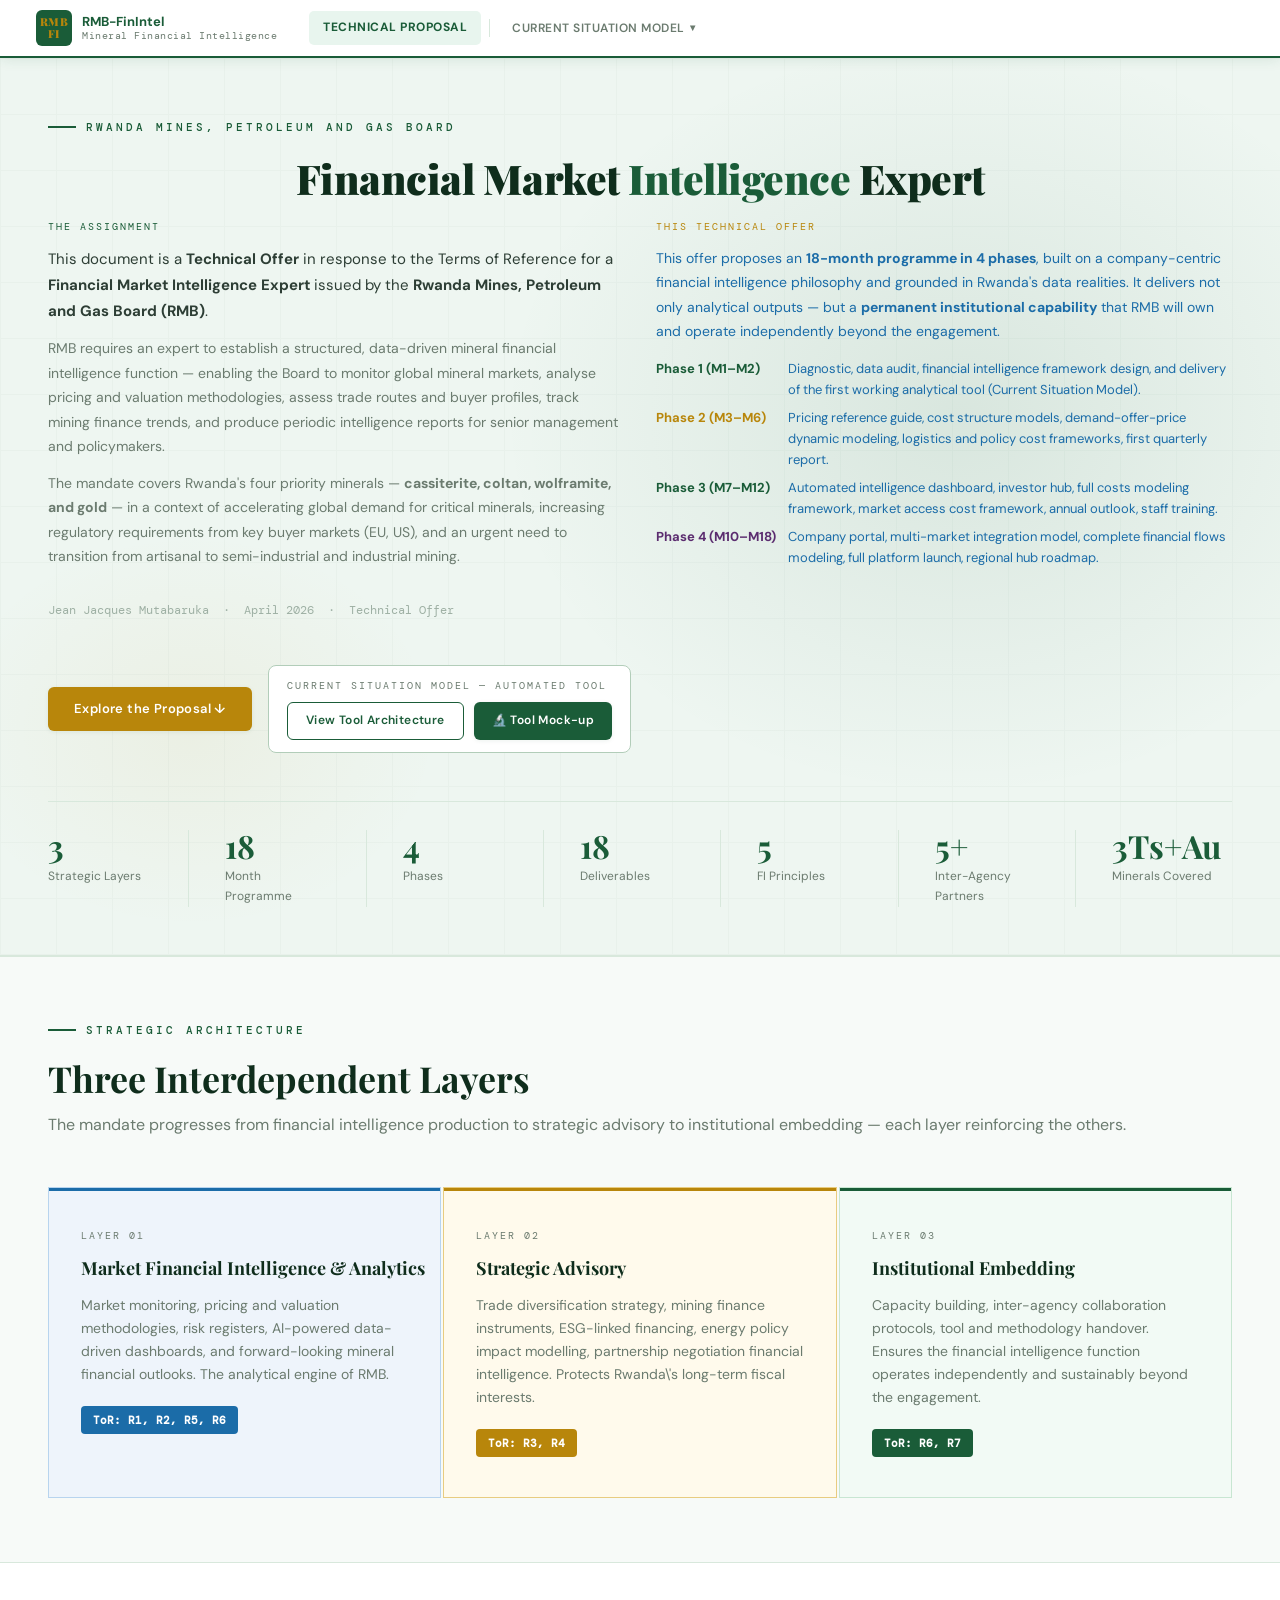
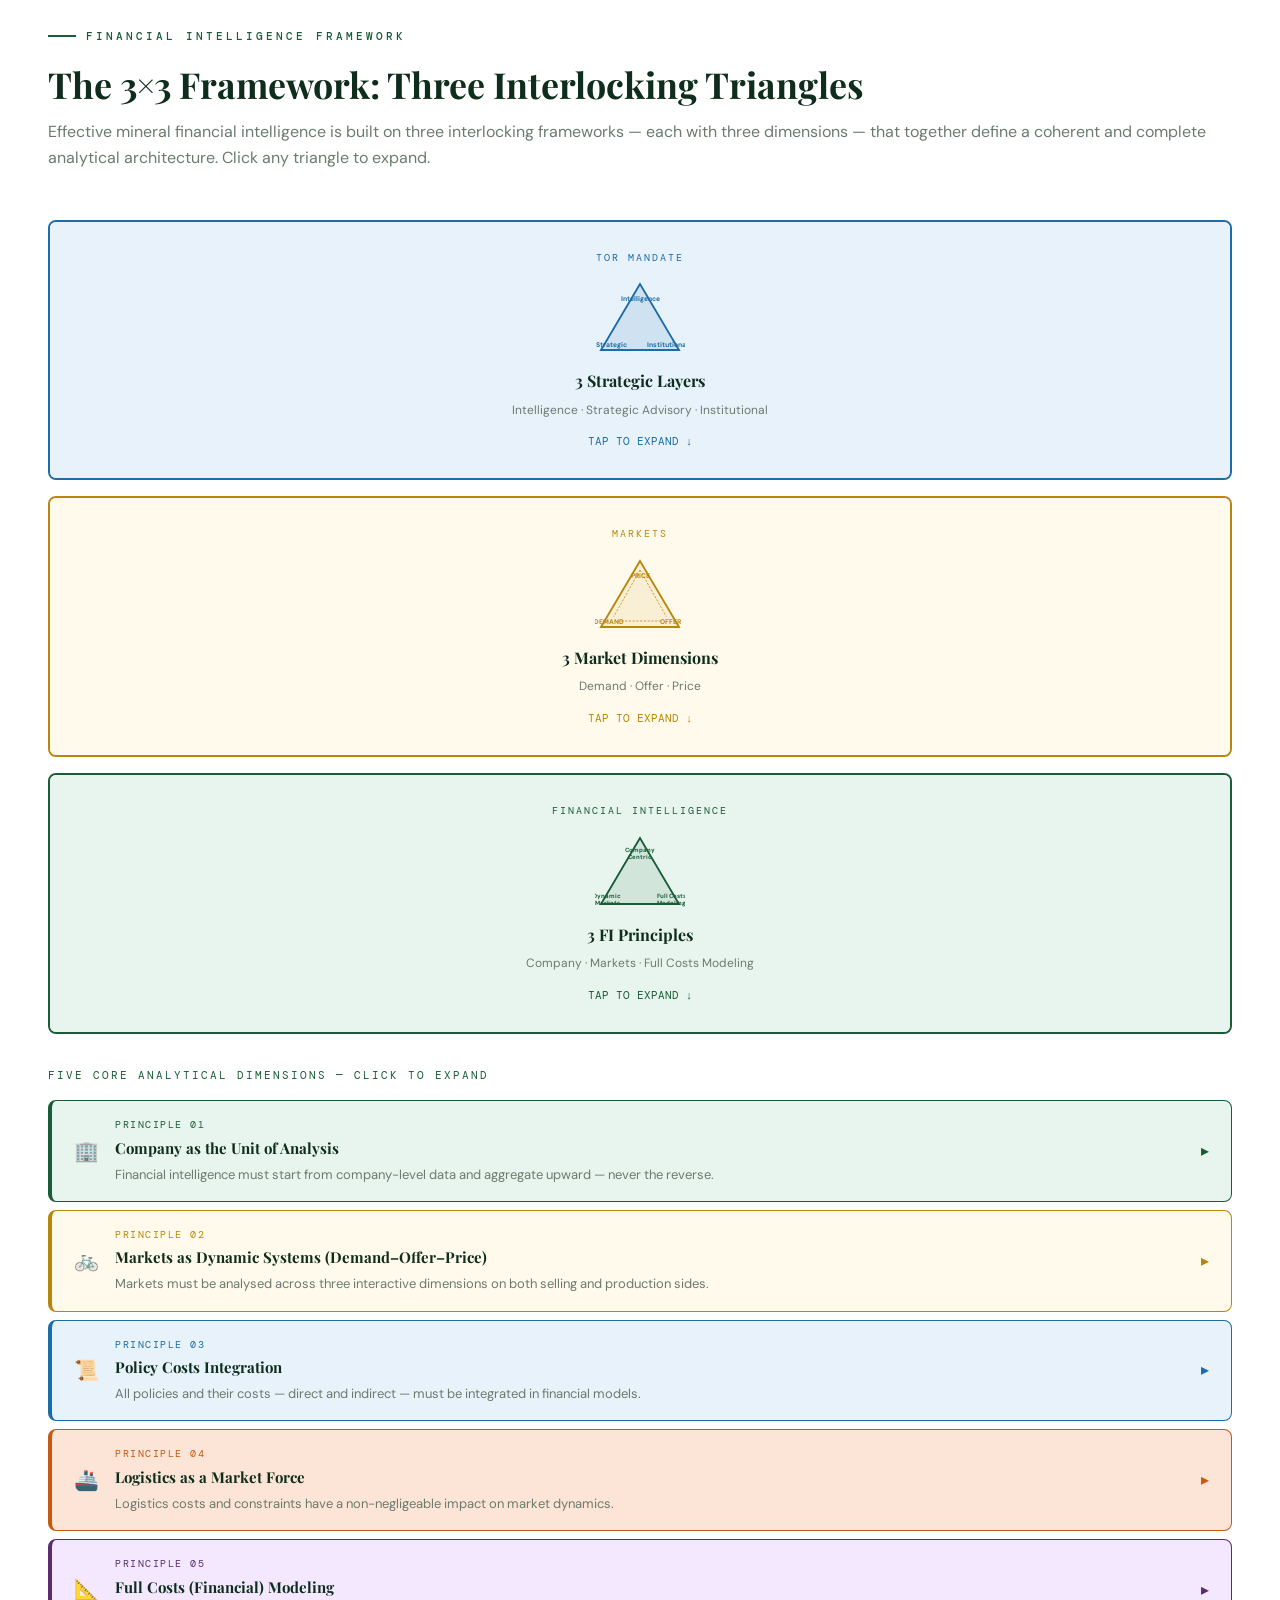
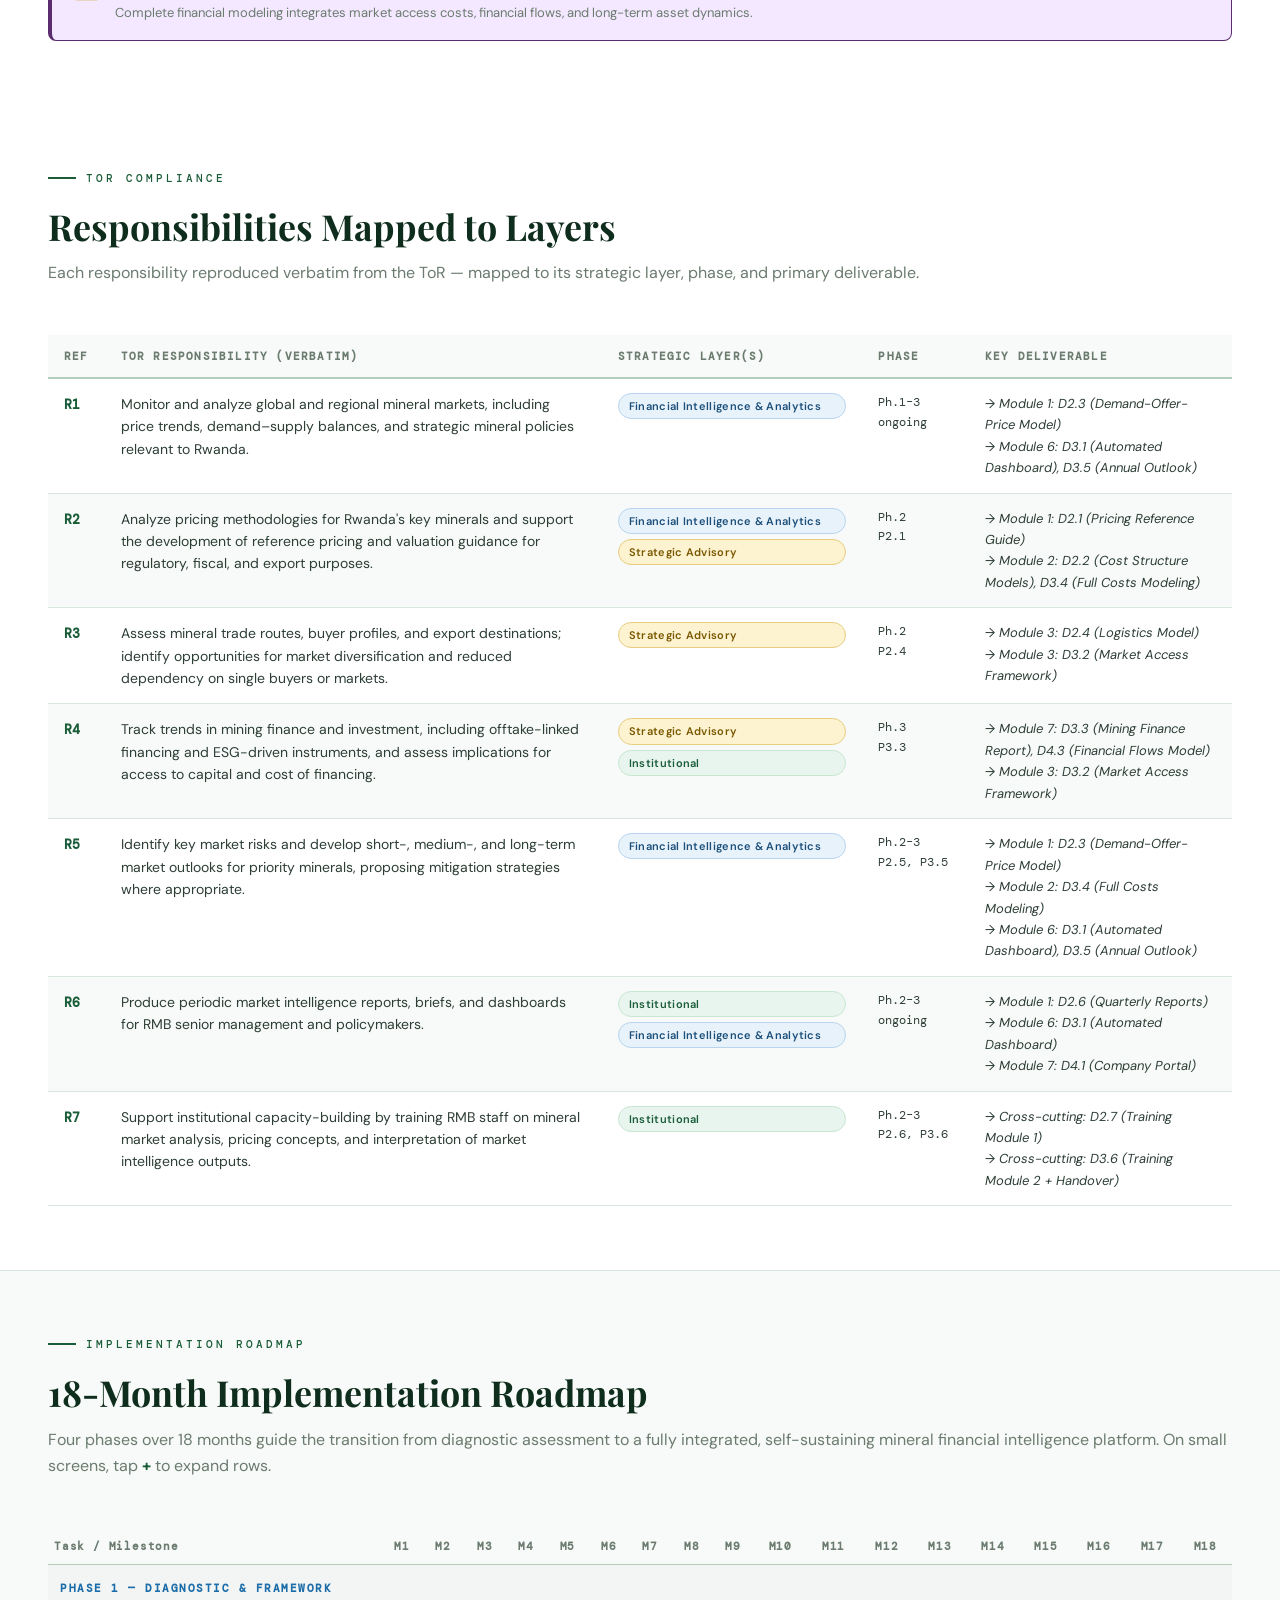
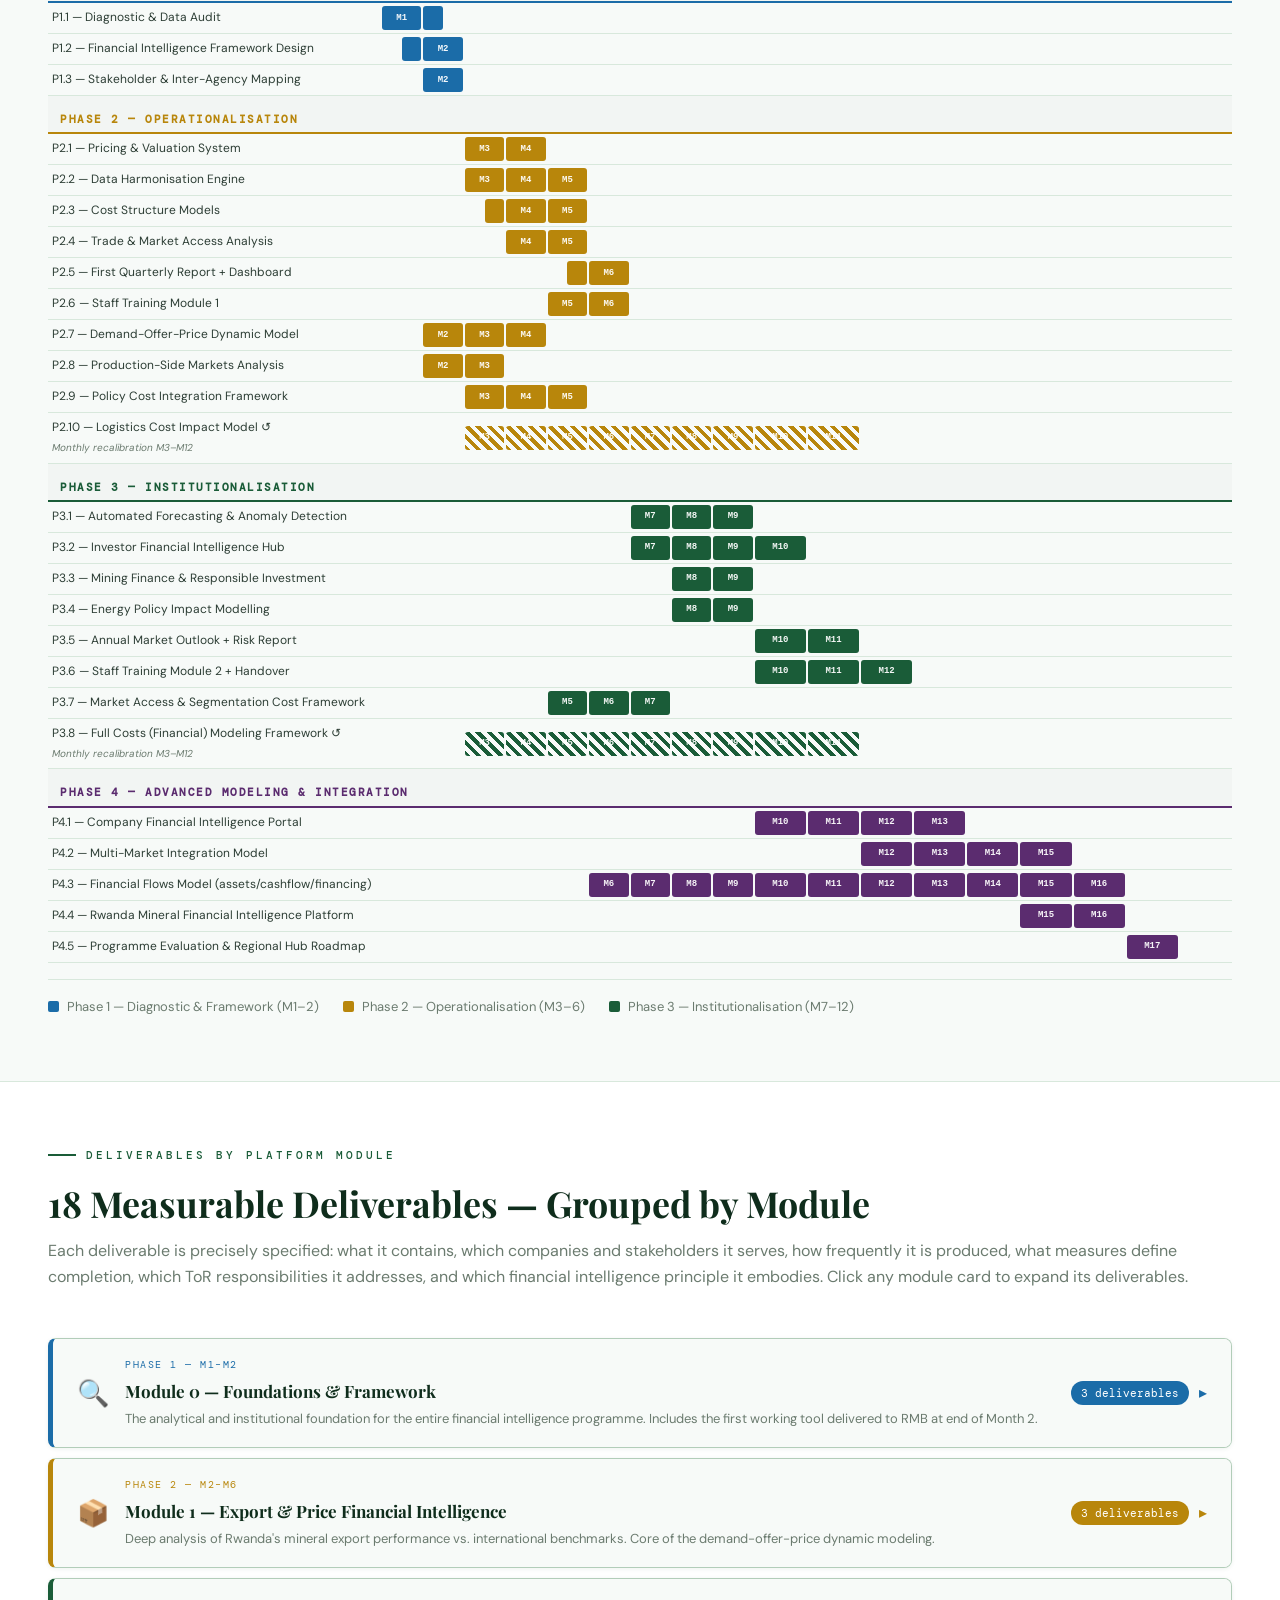
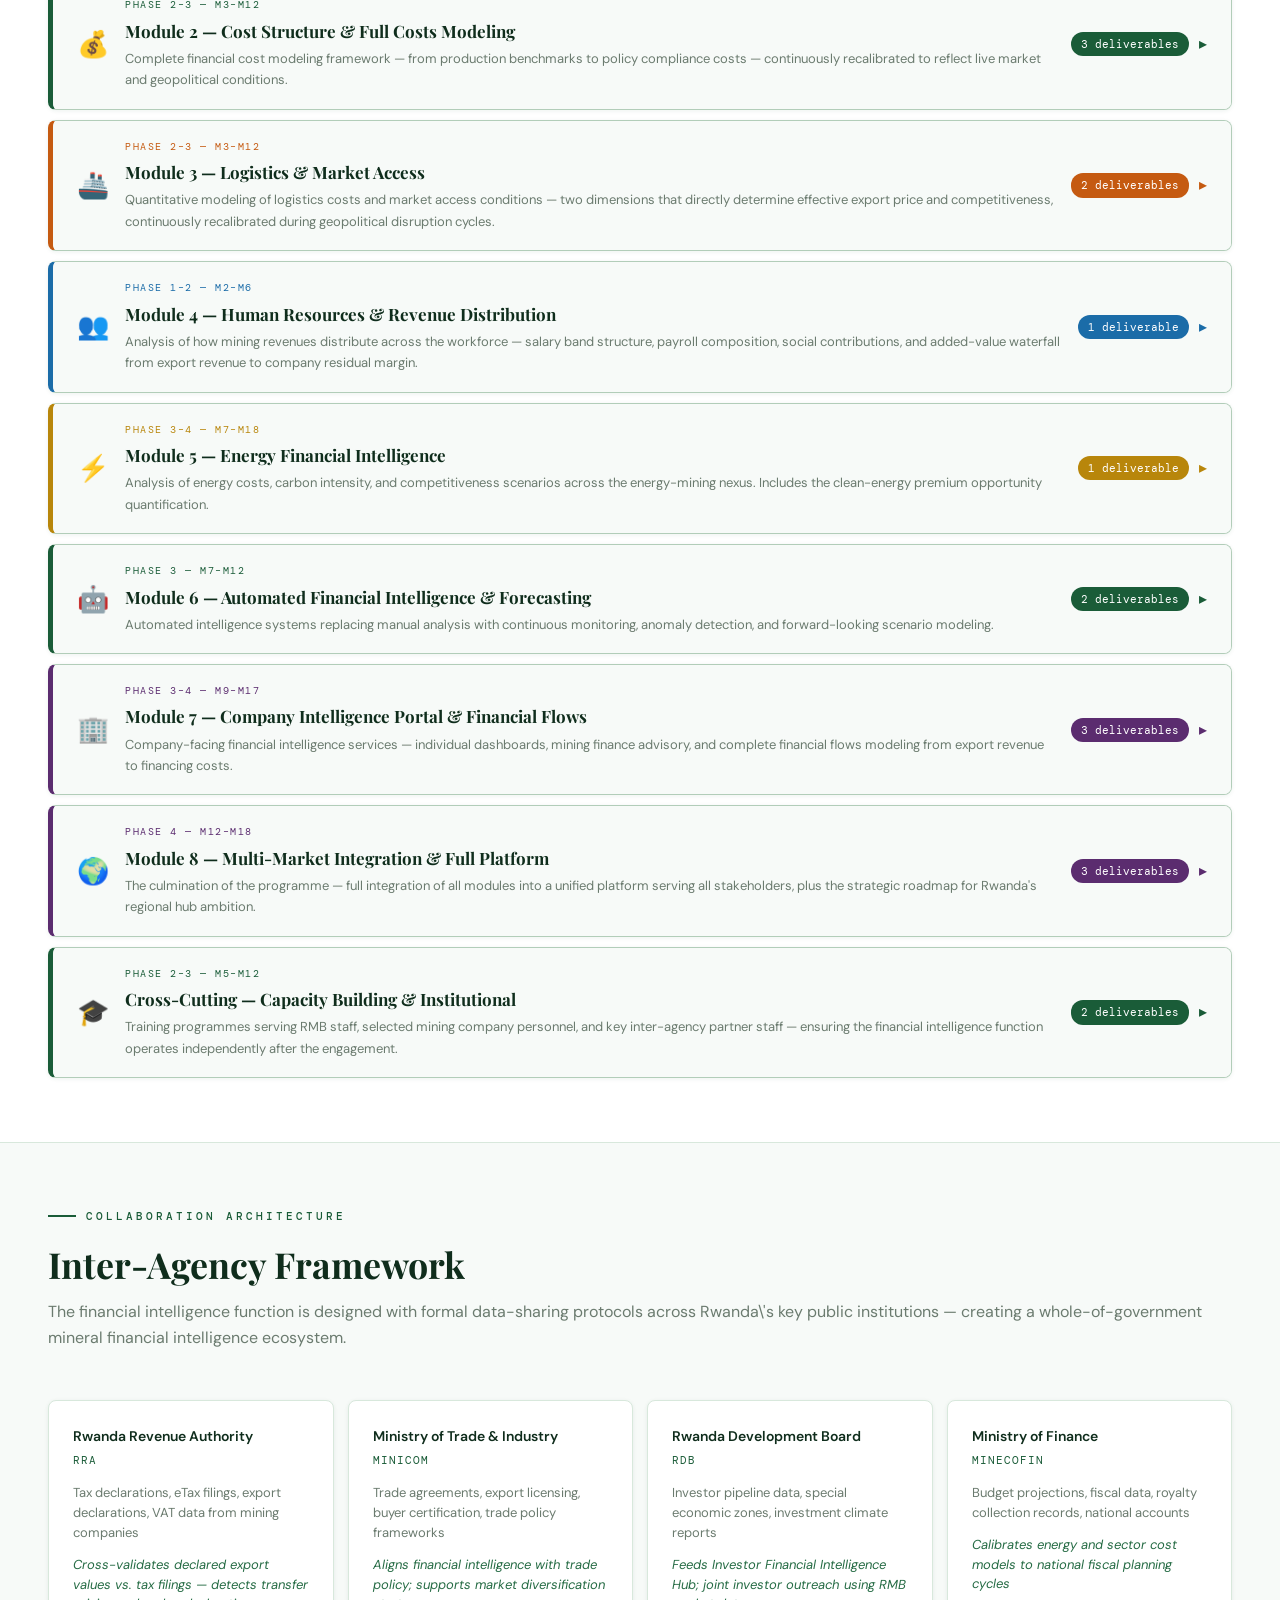
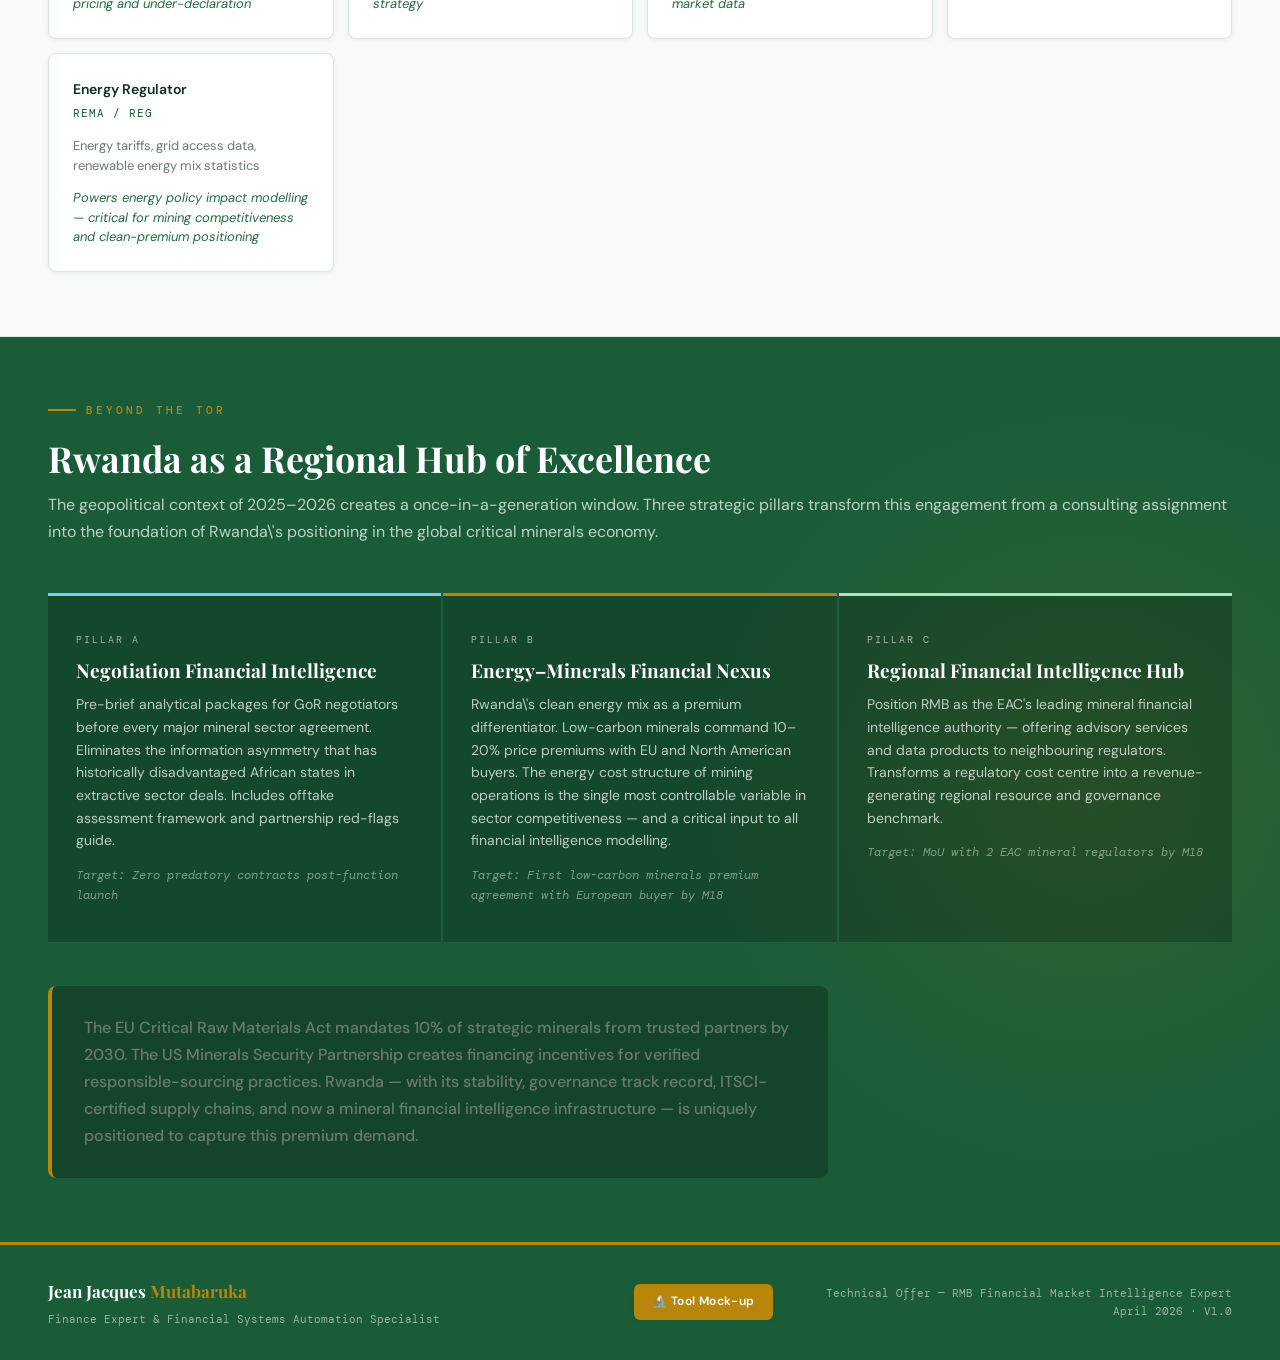
==== commit d8bf78c7: "Add files via upload" ====
--- a/index.html
+++ b/index.html
@@ -31,6 +31,23 @@
 
 
 /* Hero intro responsive */
+
+/* ── MOBILE: Triangle cards & expanded panels ── */
+@media (max-width: 768px) {
+  /* Triangle cards: 3 col → 1 col */
+  .tri-cards-grid { grid-template-columns: 1fr !important; }
+  /* Expanded panel inner grids: 3 col → 1 col */
+  .tri-inner-grid { grid-template-columns: 1fr !important; }
+  /* Markets panel: 2 col → 1 col */
+  .tri-markets-grid { grid-template-columns: 1fr !important; }
+  /* Principles cards: 3 col → 1 col */
+  .tri-principles-grid { grid-template-columns: 1fr !important; }
+  /* Layer cards: ensure nowrap titles wrap properly */
+  .layer-name { white-space: normal !important; font-size: 16px !important; }
+  /* Principle expandable cards detail padding */
+  #principles-list > div [id^="p-detail-"] { padding-left: 16px !important; }
+}
+
 @media (max-width:768px) {
   .hero-intro-grid { grid-template-columns: 1fr !important; }
   .phase-row-label { display: block; margin-bottom: 2px; }
@@ -271,97 +288,107 @@
   <p class="section-lead">Effective mineral financial intelligence is built on three interlocking frameworks — each with three dimensions — that together define a coherent and complete analytical architecture. Click any triangle to expand.</p>
 
   <!-- THREE TRIANGLES -->
-  <div style="display:grid;grid-template-columns:repeat(3,1fr);gap:16px;margin-bottom:32px">
-    <div style="background:var(--blue-lt);border:2px solid var(--blue);border-radius:var(--radius);padding:28px 20px;text-align:center;cursor:pointer;transition:all 0.25s" onclick="toggleTriangle('tri1')">
-      <div style="font-family:var(--font-m);font-size:10px;letter-spacing:2px;text-transform:uppercase;color:var(--blue);margin-bottom:12px">ToR Mandate</div>
-      <svg viewBox="0 0 120 104" style="width:90px;height:78px;margin:0 auto 12px;display:block">
-        <polygon points="60,8 8,96 112,96" fill="rgba(27,108,168,0.12)" stroke="#1B6CA8" stroke-width="2.5"/>
-        <text x="60" y="30" text-anchor="middle" font-size="9" fill="#1B6CA8" font-weight="700">Intelligence</text>
-        <text x="22" y="92" text-anchor="middle" font-size="9" fill="#1B6CA8" font-weight="700">Strategic</text>
-        <text x="97" y="92" text-anchor="middle" font-size="9" fill="#1B6CA8" font-weight="700">Institutional</text>
-      </svg>
-      <div style="font-family:var(--font-d);font-size:16px;font-weight:700;color:var(--text-head);margin-bottom:6px">3 Strategic Layers</div>
-      <div style="font-size:12px;color:var(--text-muted)">Intelligence · Strategic Advisory · Institutional</div>
-      <div style="margin-top:12px;font-size:11px;color:var(--blue);font-family:var(--font-m)">TAP TO EXPAND ↓</div>
-    </div>
-    <div style="background:var(--gold-pale);border:2px solid var(--gold);border-radius:var(--radius);padding:28px 20px;text-align:center;cursor:pointer;transition:all 0.25s" onclick="toggleTriangle('tri2')">
-      <div style="font-family:var(--font-m);font-size:10px;letter-spacing:2px;text-transform:uppercase;color:var(--gold);margin-bottom:12px">Markets</div>
-      <svg viewBox="0 0 120 104" style="width:90px;height:78px;margin:0 auto 12px;display:block">
-        <polygon points="60,8 8,96 112,96" fill="rgba(184,134,11,0.1)" stroke="#B8860B" stroke-width="2.5"/>
-        <line x1="60" y1="20" x2="25" y2="82" stroke="#B8860B" stroke-width="1" stroke-dasharray="3,2"/>
-        <line x1="60" y1="20" x2="95" y2="82" stroke="#B8860B" stroke-width="1" stroke-dasharray="3,2"/>
-        <line x1="30" y1="88" x2="90" y2="88" stroke="#B8860B" stroke-width="1" stroke-dasharray="3,2"/>
-        <text x="60" y="30" text-anchor="middle" font-size="9" fill="#B8860B" font-weight="700">PRICE</text>
-        <text x="18" y="92" text-anchor="middle" font-size="9" fill="#B8860B" font-weight="700">DEMAND</text>
-        <text x="100" y="92" text-anchor="middle" font-size="9" fill="#B8860B" font-weight="700">OFFER</text>
-      </svg>
-      <div style="font-family:var(--font-d);font-size:16px;font-weight:700;color:var(--text-head);margin-bottom:6px">3 Market Dimensions</div>
-      <div style="font-size:12px;color:var(--text-muted)">Demand · Offer · Price</div>
-      <div style="margin-top:12px;font-size:11px;color:var(--gold);font-family:var(--font-m)">TAP TO EXPAND ↓</div>
-    </div>
-    <div style="background:var(--g-pale);border:2px solid var(--g-deep);border-radius:var(--radius);padding:28px 20px;text-align:center;cursor:pointer;transition:all 0.25s" onclick="toggleTriangle('tri3')">
-      <div style="font-family:var(--font-m);font-size:10px;letter-spacing:2px;text-transform:uppercase;color:var(--g-deep);margin-bottom:12px">Financial Intelligence</div>
-      <svg viewBox="0 0 120 104" style="width:90px;height:78px;margin:0 auto 12px;display:block">
-        <polygon points="60,8 8,96 112,96" fill="rgba(26,92,56,0.1)" stroke="#1A5C38" stroke-width="2.5"/>
-        <text x="60" y="26" text-anchor="middle" font-size="8" fill="#1A5C38" font-weight="700">Company</text>
-        <text x="60" y="36" text-anchor="middle" font-size="8" fill="#1A5C38" font-weight="700">Centric</text>
-        <text x="16" y="88" text-anchor="middle" font-size="8" fill="#1A5C38" font-weight="700">Dynamic</text>
-        <text x="16" y="97" text-anchor="middle" font-size="8" fill="#1A5C38" font-weight="700">Markets</text>
-        <text x="102" y="88" text-anchor="middle" font-size="8" fill="#1A5C38" font-weight="700">Full Costs</text>
-        <text x="102" y="97" text-anchor="middle" font-size="8" fill="#1A5C38" font-weight="700">Modeling</text>
-      </svg>
-      <div style="font-family:var(--font-d);font-size:16px;font-weight:700;color:var(--text-head);margin-bottom:6px">3 FI Principles</div>
-      <div style="font-size:12px;color:var(--text-muted)">Company · Markets · Full Costs Modeling</div>
-      <div style="margin-top:12px;font-size:11px;color:var(--g-deep);font-family:var(--font-m)">TAP TO EXPAND ↓</div>
-    </div>
-  </div>
-
-  <!-- EXPAND PANELS -->
-  <div id="tri1" style="display:none;margin-bottom:20px;background:var(--blue-lt);border:1px solid var(--blue);border-radius:var(--radius);padding:28px 32px">
-    <div style="font-family:var(--font-d);font-size:18px;font-weight:700;color:var(--text-head);margin-bottom:16px">3 Strategic Layers — Mapping to FI Principles</div>
-    <div style="display:grid;grid-template-columns:repeat(3,1fr);gap:14px">
-      <div style="background:#FFFFFF;border-radius:6px;padding:16px"><div style="font-weight:700;color:var(--blue);margin-bottom:8px;font-size:13px">Layer 1 — Intelligence & Analytics</div><div style="font-size:13px;color:var(--text-muted);line-height:1.6">Feeds the <strong>Dynamic Markets</strong> principle: monitoring demand-offer-price dynamics, price gap analysis, and market outlook.</div></div>
-      <div style="background:#FFFFFF;border-radius:6px;padding:16px"><div style="font-weight:700;color:var(--blue);margin-bottom:8px;font-size:13px">Layer 2 — Strategic Advisory</div><div style="font-size:13px;color:var(--text-muted);line-height:1.6">Feeds the <strong>Full Costs (Financial) Modeling</strong> principle: trade diversification, finance instruments, energy policy, logistics and market access costs.</div></div>
-      <div style="background:#FFFFFF;border-radius:6px;padding:16px"><div style="font-weight:700;color:var(--blue);margin-bottom:8px;font-size:13px">Layer 3 — Institutional Embedding</div><div style="font-size:13px;color:var(--text-muted);line-height:1.6">Feeds the <strong>Company-Centric</strong> principle: capacity building ensures companies and regulators independently use financial intelligence.</div></div>
-    </div>
-  </div>
-
-  <div id="tri2" style="display:none;margin-bottom:20px;background:var(--gold-pale);border:1px solid var(--gold);border-radius:var(--radius);padding:28px 32px">
-    <div style="font-family:var(--font-d);font-size:18px;font-weight:700;color:var(--text-head);margin-bottom:8px">Markets as Dynamic Systems: The Demand-Offer-Price Triangle</div>
-    <p style="font-size:14px;color:var(--text-muted);margin-bottom:20px;line-height:1.7">Markets must be understood across three interactive dimensions — on both the selling side and the production side (energy, raw materials, investment capital, machinery).</p>
-    <div style="display:grid;grid-template-columns:1fr 1fr;gap:20px">
-      <div>
-        <div style="display:grid;grid-template-columns:repeat(3,1fr);gap:8px;margin-bottom:14px">
-          <div style="background:#FFFFFF;border-top:3px solid var(--gold);border-radius:6px;padding:12px;text-align:center"><div style="font-size:16px;margin-bottom:4px">📉</div><div style="font-weight:700;font-size:12px;color:#7A5800">DEMAND</div></div>
-          <div style="background:#FFFFFF;border-top:3px solid var(--gold);border-radius:6px;padding:12px;text-align:center"><div style="font-size:16px;margin-bottom:4px">🏭</div><div style="font-weight:700;font-size:12px;color:#7A5800">OFFER</div></div>
-          <div style="background:#FFFFFF;border-top:3px solid var(--gold);border-radius:6px;padding:12px;text-align:center"><div style="font-size:16px;margin-bottom:4px">💰</div><div style="font-weight:700;font-size:12px;color:#7A5800">PRICE</div></div>
+  <!-- THREE TRIANGLES — each wraps its own expand panel -->
+  <div style="display:flex;flex-direction:column;gap:16px;margin-bottom:32px">
+
+    <!-- Card 1: ToR Mandate -->
+    <div style="border:2px solid var(--blue);border-radius:var(--radius);overflow:hidden">
+      <div style="background:var(--blue-lt);padding:28px 20px;text-align:center;cursor:pointer;transition:all 0.25s" onclick="toggleTriangle('tri1')">
+        <div style="font-family:var(--font-m);font-size:10px;letter-spacing:2px;text-transform:uppercase;color:var(--blue);margin-bottom:12px">ToR Mandate</div>
+        <svg viewBox="0 0 120 104" style="width:90px;height:78px;margin:0 auto 12px;display:block">
+          <polygon points="60,8 8,96 112,96" fill="rgba(27,108,168,0.12)" stroke="#1B6CA8" stroke-width="2.5"/>
+          <text x="60" y="30" text-anchor="middle" font-size="9" fill="#1B6CA8" font-weight="700">Intelligence</text>
+          <text x="22" y="92" text-anchor="middle" font-size="9" fill="#1B6CA8" font-weight="700">Strategic</text>
+          <text x="97" y="92" text-anchor="middle" font-size="9" fill="#1B6CA8" font-weight="700">Institutional</text>
+        </svg>
+        <div style="font-family:var(--font-d);font-size:16px;font-weight:700;color:var(--text-head);margin-bottom:6px">3 Strategic Layers</div>
+        <div style="font-size:12px;color:var(--text-muted)">Intelligence · Strategic Advisory · Institutional</div>
+        <div id="tri1-label" style="margin-top:12px;font-size:11px;color:var(--blue);font-family:var(--font-m)">TAP TO EXPAND ↓</div>
+      </div>
+      <div id="tri1" style="display:none;background:var(--blue-lt);border-top:1px solid var(--blue);padding:28px 32px">
+        <div style="font-family:var(--font-d);font-size:18px;font-weight:700;color:var(--text-head);margin-bottom:16px">3 Strategic Layers — Mapping to FI Principles</div>
+        <div class="tri-inner-grid" style="display:grid;grid-template-columns:repeat(3,1fr);gap:14px">
+          <div style="background:#FFFFFF;border-radius:6px;padding:16px"><div style="font-weight:700;color:var(--blue);margin-bottom:8px;font-size:13px">Layer 1 — Intelligence & Analytics</div><div style="font-size:13px;color:var(--text-muted);line-height:1.6">Feeds the <strong>Dynamic Markets</strong> principle: monitoring demand-offer-price dynamics, price gap analysis, and market outlook.</div></div>
+          <div style="background:#FFFFFF;border-radius:6px;padding:16px"><div style="font-weight:700;color:var(--blue);margin-bottom:8px;font-size:13px">Layer 2 — Strategic Advisory</div><div style="font-size:13px;color:var(--text-muted);line-height:1.6">Feeds the <strong>Full Costs (Financial) Modeling</strong> principle: trade diversification, finance instruments, energy policy, logistics and market access costs.</div></div>
+          <div style="background:#FFFFFF;border-radius:6px;padding:16px"><div style="font-weight:700;color:var(--blue);margin-bottom:8px;font-size:13px">Layer 3 — Institutional Embedding</div><div style="font-size:13px;color:var(--text-muted);line-height:1.6">Feeds the <strong>Company-Centric</strong> principle: capacity building ensures companies and regulators independently use financial intelligence.</div></div>
         </div>
-        <div style="background:#FFFFFF;border-radius:6px;padding:14px;font-size:13px;color:var(--text-body);line-height:1.7">
-          → Confrontation of demand and offer <strong>determines price</strong><br>
-          → Price signals <strong>influence demand and offer</strong> in return<br>
-          → Demand-offer gap <strong>drives investment decisions</strong><br>
-          → Investment increases future offer → impacts future prices
+      </div>
+    </div>
+
+    <!-- Card 2: Markets -->
+    <div style="border:2px solid var(--gold);border-radius:var(--radius);overflow:hidden">
+      <div style="background:var(--gold-pale);padding:28px 20px;text-align:center;cursor:pointer;transition:all 0.25s" onclick="toggleTriangle('tri2')">
+        <div style="font-family:var(--font-m);font-size:10px;letter-spacing:2px;text-transform:uppercase;color:var(--gold);margin-bottom:12px">Markets</div>
+        <svg viewBox="0 0 120 104" style="width:90px;height:78px;margin:0 auto 12px;display:block">
+          <polygon points="60,8 8,96 112,96" fill="rgba(184,134,11,0.1)" stroke="#B8860B" stroke-width="2.5"/>
+          <line x1="60" y1="20" x2="25" y2="82" stroke="#B8860B" stroke-width="1" stroke-dasharray="3,2"/>
+          <line x1="60" y1="20" x2="95" y2="82" stroke="#B8860B" stroke-width="1" stroke-dasharray="3,2"/>
+          <line x1="30" y1="88" x2="90" y2="88" stroke="#B8860B" stroke-width="1" stroke-dasharray="3,2"/>
+          <text x="60" y="30" text-anchor="middle" font-size="9" fill="#B8860B" font-weight="700">PRICE</text>
+          <text x="18" y="92" text-anchor="middle" font-size="9" fill="#B8860B" font-weight="700">DEMAND</text>
+          <text x="100" y="92" text-anchor="middle" font-size="9" fill="#B8860B" font-weight="700">OFFER</text>
+        </svg>
+        <div style="font-family:var(--font-d);font-size:16px;font-weight:700;color:var(--text-head);margin-bottom:6px">3 Market Dimensions</div>
+        <div style="font-size:12px;color:var(--text-muted)">Demand · Offer · Price</div>
+        <div id="tri2-label" style="margin-top:12px;font-size:11px;color:var(--gold);font-family:var(--font-m)">TAP TO EXPAND ↓</div>
+      </div>
+      <div id="tri2" style="display:none;background:var(--gold-pale);border-top:1px solid var(--gold);padding:28px 32px">
+        <div style="font-family:var(--font-d);font-size:18px;font-weight:700;color:var(--text-head);margin-bottom:8px">Markets as Dynamic Systems: The Demand-Offer-Price Triangle</div>
+        <p style="font-size:14px;color:var(--text-muted);margin-bottom:20px;line-height:1.7">Markets must be understood across three interactive dimensions — on both the selling side and the production side (energy, raw materials, investment capital, machinery).</p>
+        <div class="tri-markets-grid" style="display:grid;grid-template-columns:1fr 1fr;gap:20px">
+          <div>
+            <div style="display:grid;grid-template-columns:repeat(3,1fr);gap:8px;margin-bottom:14px">
+              <div style="background:#FFFFFF;border-top:3px solid var(--gold);border-radius:6px;padding:12px;text-align:center"><div style="font-size:16px;margin-bottom:4px">📉</div><div style="font-weight:700;font-size:12px;color:#7A5800">DEMAND</div></div>
+              <div style="background:#FFFFFF;border-top:3px solid var(--gold);border-radius:6px;padding:12px;text-align:center"><div style="font-size:16px;margin-bottom:4px">🏭</div><div style="font-weight:700;font-size:12px;color:#7A5800">OFFER</div></div>
+              <div style="background:#FFFFFF;border-top:3px solid var(--gold);border-radius:6px;padding:12px;text-align:center"><div style="font-size:16px;margin-bottom:4px">💰</div><div style="font-weight:700;font-size:12px;color:#7A5800">PRICE</div></div>
+            </div>
+            <div style="background:#FFFFFF;border-radius:6px;padding:14px;font-size:13px;color:var(--text-body);line-height:1.7">
+              → Confrontation of demand and offer <strong>determines price</strong><br>
+              → Price signals <strong>influence demand and offer</strong> in return<br>
+              → Demand-offer gap <strong>drives investment decisions</strong><br>
+              → Investment increases future offer → impacts future prices
+            </div>
+          </div>
+          <div style="background:#FFFFFF;border-radius:6px;padding:18px">
+            <div style="font-size:24px;text-align:center;margin-bottom:8px">🚲</div>
+            <div style="font-weight:700;color:#7A5800;margin-bottom:8px;font-size:14px;text-align:center">The Bicycle Equilibrium</div>
+            <p style="font-size:13px;color:var(--text-muted);line-height:1.7">Market equilibrium is dynamic — like a bicycle: <strong>without movement one falls</strong>, but <strong>excessive speed without control leads to a crash</strong>. Mastering it requires knowing the destination, reading the road, and continuously calibrating speed. This is what mineral financial intelligence must do: <strong>ride the market — not fall off it</strong>.</p>
+          </div>
         </div>
-      </div>
-      <div style="background:#FFFFFF;border-radius:6px;padding:18px">
-        <div style="font-size:24px;text-align:center;margin-bottom:8px">🚲</div>
-        <div style="font-weight:700;color:#7A5800;margin-bottom:8px;font-size:14px;text-align:center">The Bicycle Equilibrium</div>
-        <p style="font-size:13px;color:var(--text-muted);line-height:1.7">Market equilibrium is dynamic — like a bicycle: <strong>without movement one falls</strong>, but <strong>excessive speed without control leads to a crash</strong>. Mastering it requires knowing the destination, reading the road, and continuously calibrating speed. This is what mineral financial intelligence must do: <strong>ride the market — not fall off it</strong>.</p>
-      </div>
-    </div>
-    <div style="background:#FFFFFF;border-radius:6px;padding:14px;border-left:4px solid var(--gold);margin-top:14px">
-      <strong style="color:#7A5800;font-size:13px">⚠️ Production-Side Markets — Often Overlooked: </strong>
-      <span style="font-size:13px;color:var(--text-muted)">Markets also exist on the production side — energy, raw materials, investment capital, machinery — each with their own demand-offer-price dynamics. A disruption in any of these directly impacts production costs and competitive positioning on the selling side.</span>
-    </div>
-  </div>
-
-  <div id="tri3" style="display:none;margin-bottom:20px;background:var(--g-pale);border:1px solid var(--g-deep);border-radius:var(--radius);padding:28px 32px">
-    <div style="font-family:var(--font-d);font-size:18px;font-weight:700;color:var(--text-head);margin-bottom:16px">3 Financial Intelligence Principles</div>
-    <div style="display:grid;grid-template-columns:repeat(3,1fr);gap:14px">
-      <div style="background:#FFFFFF;border-top:3px solid var(--g-deep);border-radius:6px;padding:18px"><div style="font-size:18px;margin-bottom:8px">🏢</div><div style="font-weight:700;color:var(--g-deep);margin-bottom:8px;font-size:13px">Principle 1 — Company-Centric</div><div style="font-size:13px;color:var(--text-muted);line-height:1.6">The company is the unit of analysis. Any policy that does not take into account companies' interests and their business environments is destined to fail.</div></div>
-      <div style="background:#FFFFFF;border-top:3px solid var(--g-deep);border-radius:6px;padding:18px"><div style="font-size:18px;margin-bottom:8px">🚲</div><div style="font-weight:700;color:var(--g-deep);margin-bottom:8px;font-size:13px">Principle 2 — Dynamic Markets</div><div style="font-size:13px;color:var(--text-muted);line-height:1.6">Markets analysed across three interactive dimensions on both the selling side and production side. Market equilibrium is dynamic — like the bicycle 🚲.</div></div>
-      <div style="background:#FFFFFF;border-top:3px solid var(--g-deep);border-radius:6px;padding:18px"><div style="font-size:18px;margin-bottom:8px">📐</div><div style="font-weight:700;color:var(--g-deep);margin-bottom:8px;font-size:13px">Principle 3 — Full Costs (Financial) Modeling</div><div style="font-size:13px;color:var(--text-muted);line-height:1.6">All costs modeled: production, policy compliance, logistics, market access, and complete financial flows (assets, inventory, receivables, payables, cashflow, financing).</div></div>
-    </div>
+        <div style="background:#FFFFFF;border-radius:6px;padding:14px;border-left:4px solid var(--gold);margin-top:14px">
+          <strong style="color:#7A5800;font-size:13px">⚠️ Production-Side Markets — Often Overlooked: </strong>
+          <span style="font-size:13px;color:var(--text-muted)">Markets also exist on the production side — energy, raw materials, investment capital, machinery — each with their own demand-offer-price dynamics. A disruption in any of these directly impacts production costs and competitive positioning on the selling side.</span>
+        </div>
+      </div>
+    </div>
+
+    <!-- Card 3: FI Principles -->
+    <div style="border:2px solid var(--g-deep);border-radius:var(--radius);overflow:hidden">
+      <div style="background:var(--g-pale);padding:28px 20px;text-align:center;cursor:pointer;transition:all 0.25s" onclick="toggleTriangle('tri3')">
+        <div style="font-family:var(--font-m);font-size:10px;letter-spacing:2px;text-transform:uppercase;color:var(--g-deep);margin-bottom:12px">Financial Intelligence</div>
+        <svg viewBox="0 0 120 104" style="width:90px;height:78px;margin:0 auto 12px;display:block">
+          <polygon points="60,8 8,96 112,96" fill="rgba(26,92,56,0.1)" stroke="#1A5C38" stroke-width="2.5"/>
+          <text x="60" y="26" text-anchor="middle" font-size="8" fill="#1A5C38" font-weight="700">Company</text>
+          <text x="60" y="36" text-anchor="middle" font-size="8" fill="#1A5C38" font-weight="700">Centric</text>
+          <text x="16" y="88" text-anchor="middle" font-size="8" fill="#1A5C38" font-weight="700">Dynamic</text>
+          <text x="16" y="97" text-anchor="middle" font-size="8" fill="#1A5C38" font-weight="700">Markets</text>
+          <text x="102" y="88" text-anchor="middle" font-size="8" fill="#1A5C38" font-weight="700">Full Costs</text>
+          <text x="102" y="97" text-anchor="middle" font-size="8" fill="#1A5C38" font-weight="700">Modeling</text>
+        </svg>
+        <div style="font-family:var(--font-d);font-size:16px;font-weight:700;color:var(--text-head);margin-bottom:6px">3 FI Principles</div>
+        <div style="font-size:12px;color:var(--text-muted)">Company · Markets · Full Costs Modeling</div>
+        <div id="tri3-label" style="margin-top:12px;font-size:11px;color:var(--g-deep);font-family:var(--font-m)">TAP TO EXPAND ↓</div>
+      </div>
+      <div id="tri3" style="display:none;background:var(--g-pale);border-top:1px solid var(--g-deep);padding:28px 32px">
+        <div style="font-family:var(--font-d);font-size:18px;font-weight:700;color:var(--text-head);margin-bottom:16px">3 Financial Intelligence Principles</div>
+        <div class="tri-principles-grid" style="display:grid;grid-template-columns:repeat(3,1fr);gap:14px">
+          <div style="background:#FFFFFF;border-top:3px solid var(--g-deep);border-radius:6px;padding:18px"><div style="font-size:18px;margin-bottom:8px">🏢</div><div style="font-weight:700;color:var(--g-deep);margin-bottom:8px;font-size:13px">Principle 1 — Company-Centric</div><div style="font-size:13px;color:var(--text-muted);line-height:1.6">The company is the unit of analysis. Any policy that does not take into account companies' interests and their business environments is destined to fail.</div></div>
+          <div style="background:#FFFFFF;border-top:3px solid var(--g-deep);border-radius:6px;padding:18px"><div style="font-size:18px;margin-bottom:8px">🚲</div><div style="font-weight:700;color:var(--g-deep);margin-bottom:8px;font-size:13px">Principle 2 — Dynamic Markets</div><div style="font-size:13px;color:var(--text-muted);line-height:1.6">Markets analysed across three interactive dimensions on both the selling side and production side. Market equilibrium is dynamic — like the bicycle 🚲.</div></div>
+          <div style="background:#FFFFFF;border-top:3px solid var(--g-deep);border-radius:6px;padding:18px"><div style="font-size:18px;margin-bottom:8px">📐</div><div style="font-weight:700;color:var(--g-deep);margin-bottom:8px;font-size:13px">Principle 3 — Full Costs (Financial) Modeling</div><div style="font-size:13px;color:var(--text-muted);line-height:1.6">All costs modeled: production, policy compliance, logistics, market access, and complete financial flows (assets, inventory, receivables, payables, cashflow, financing).</div></div>
+        </div>
+      </div>
+    </div>
+
   </div>
 
   <!-- 5 CORE PRINCIPLES EXPANDABLE CARDS -->
@@ -996,11 +1023,19 @@
   var el = document.getElementById(id);
   if (!el) return;
   var isOpen = el.style.display !== 'none';
+  // Close all panels and reset all labels
   ['tri1','tri2','tri3'].forEach(function(t){
     var e = document.getElementById(t);
     if (e) e.style.display = 'none';
+    var lbl = document.getElementById(t+'-label');
+    if (lbl) lbl.textContent = 'TAP TO EXPAND ↓';
   });
-  if (!isOpen) el.style.display = 'block';
+  // Open clicked panel if it was closed
+  if (!isOpen) {
+    el.style.display = 'block';
+    var lbl = document.getElementById(id+'-label');
+    if (lbl) lbl.textContent = 'TAP TO COLLAPSE ↑';
+  }
 }
 
 // ── AGENCIES ──
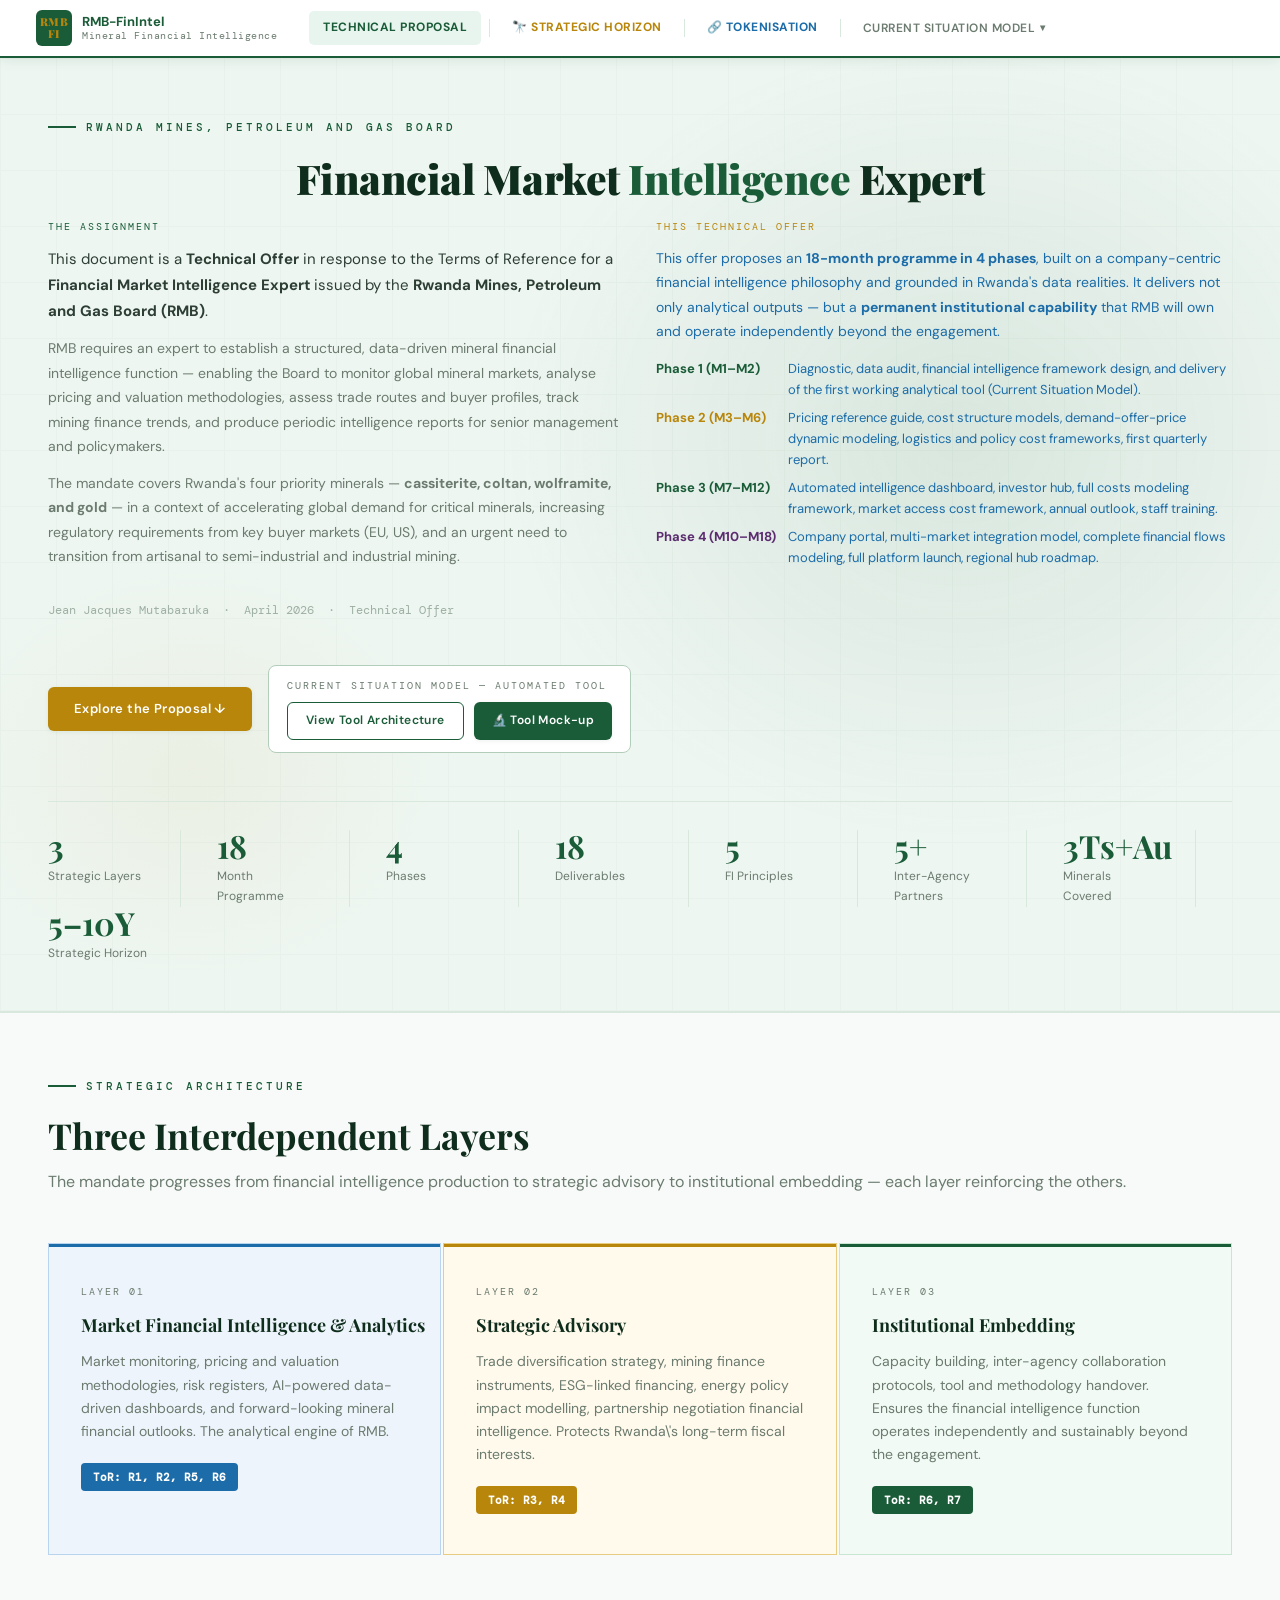
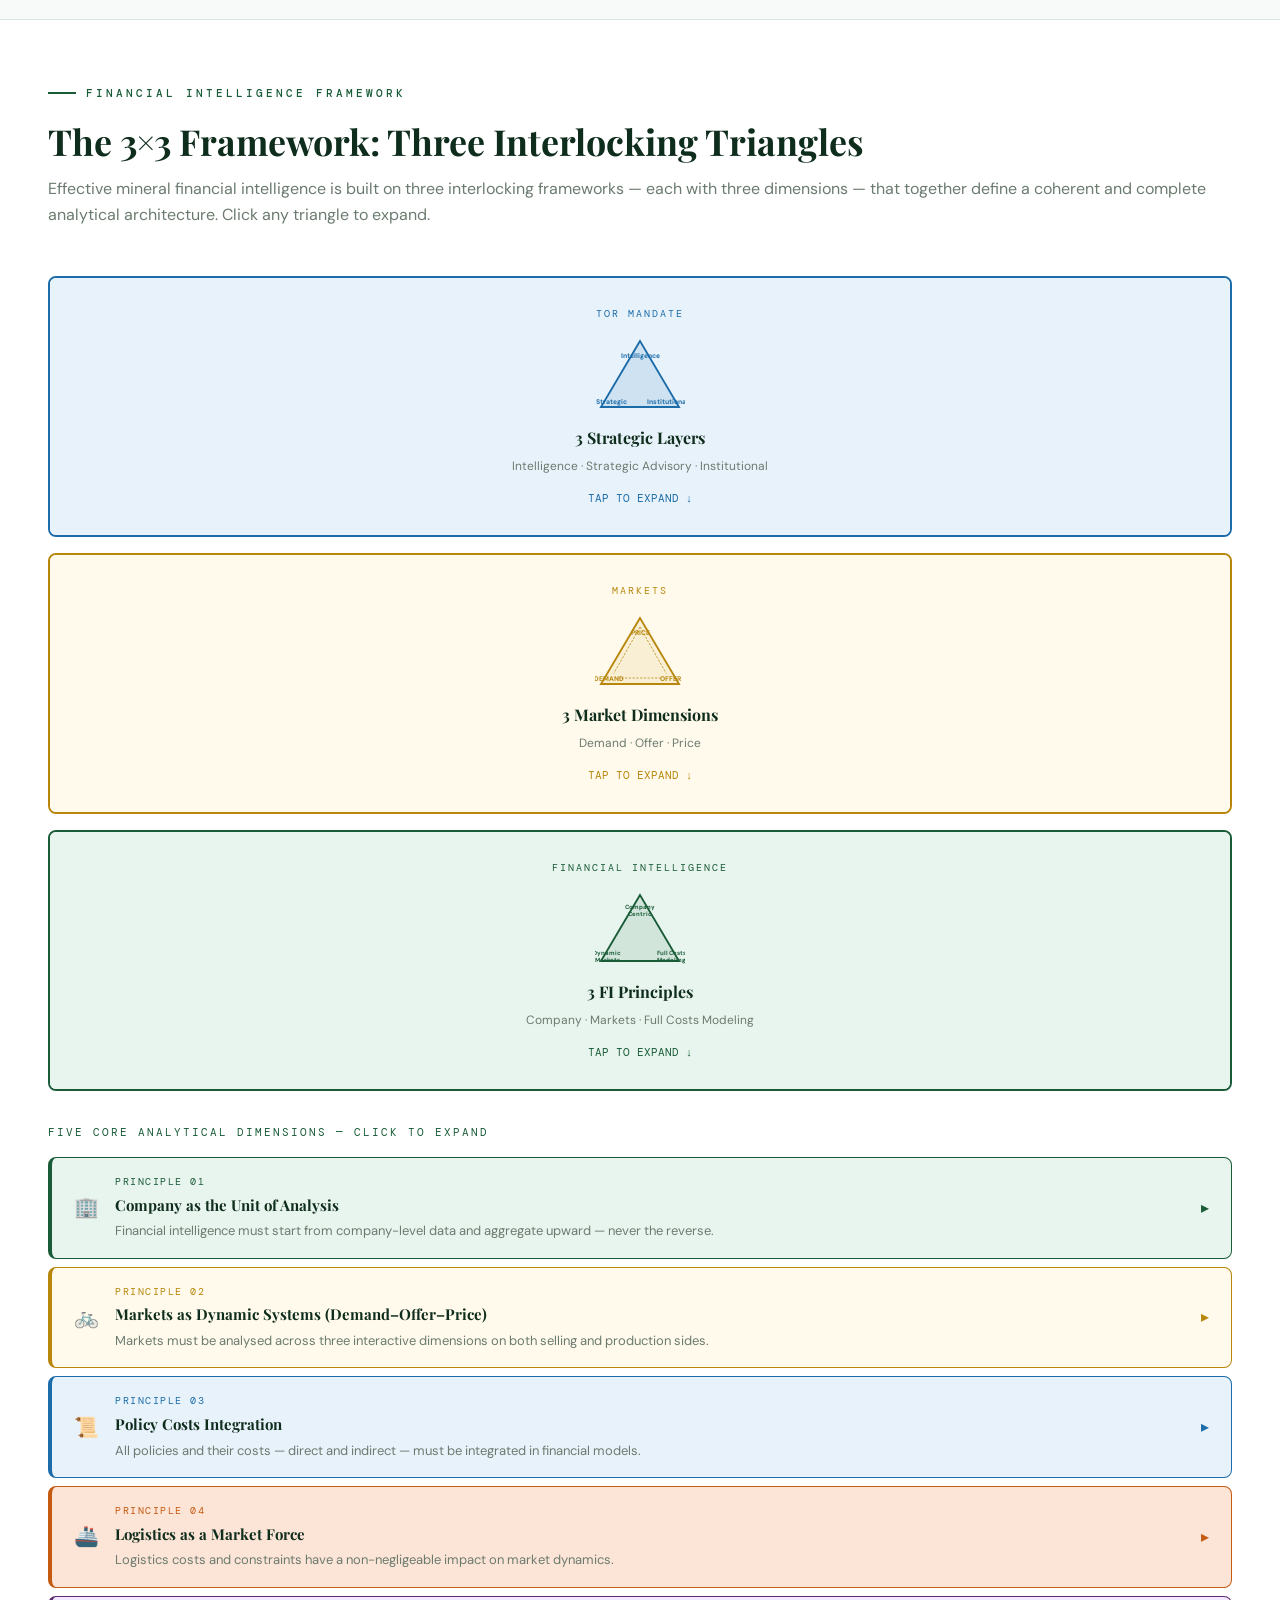
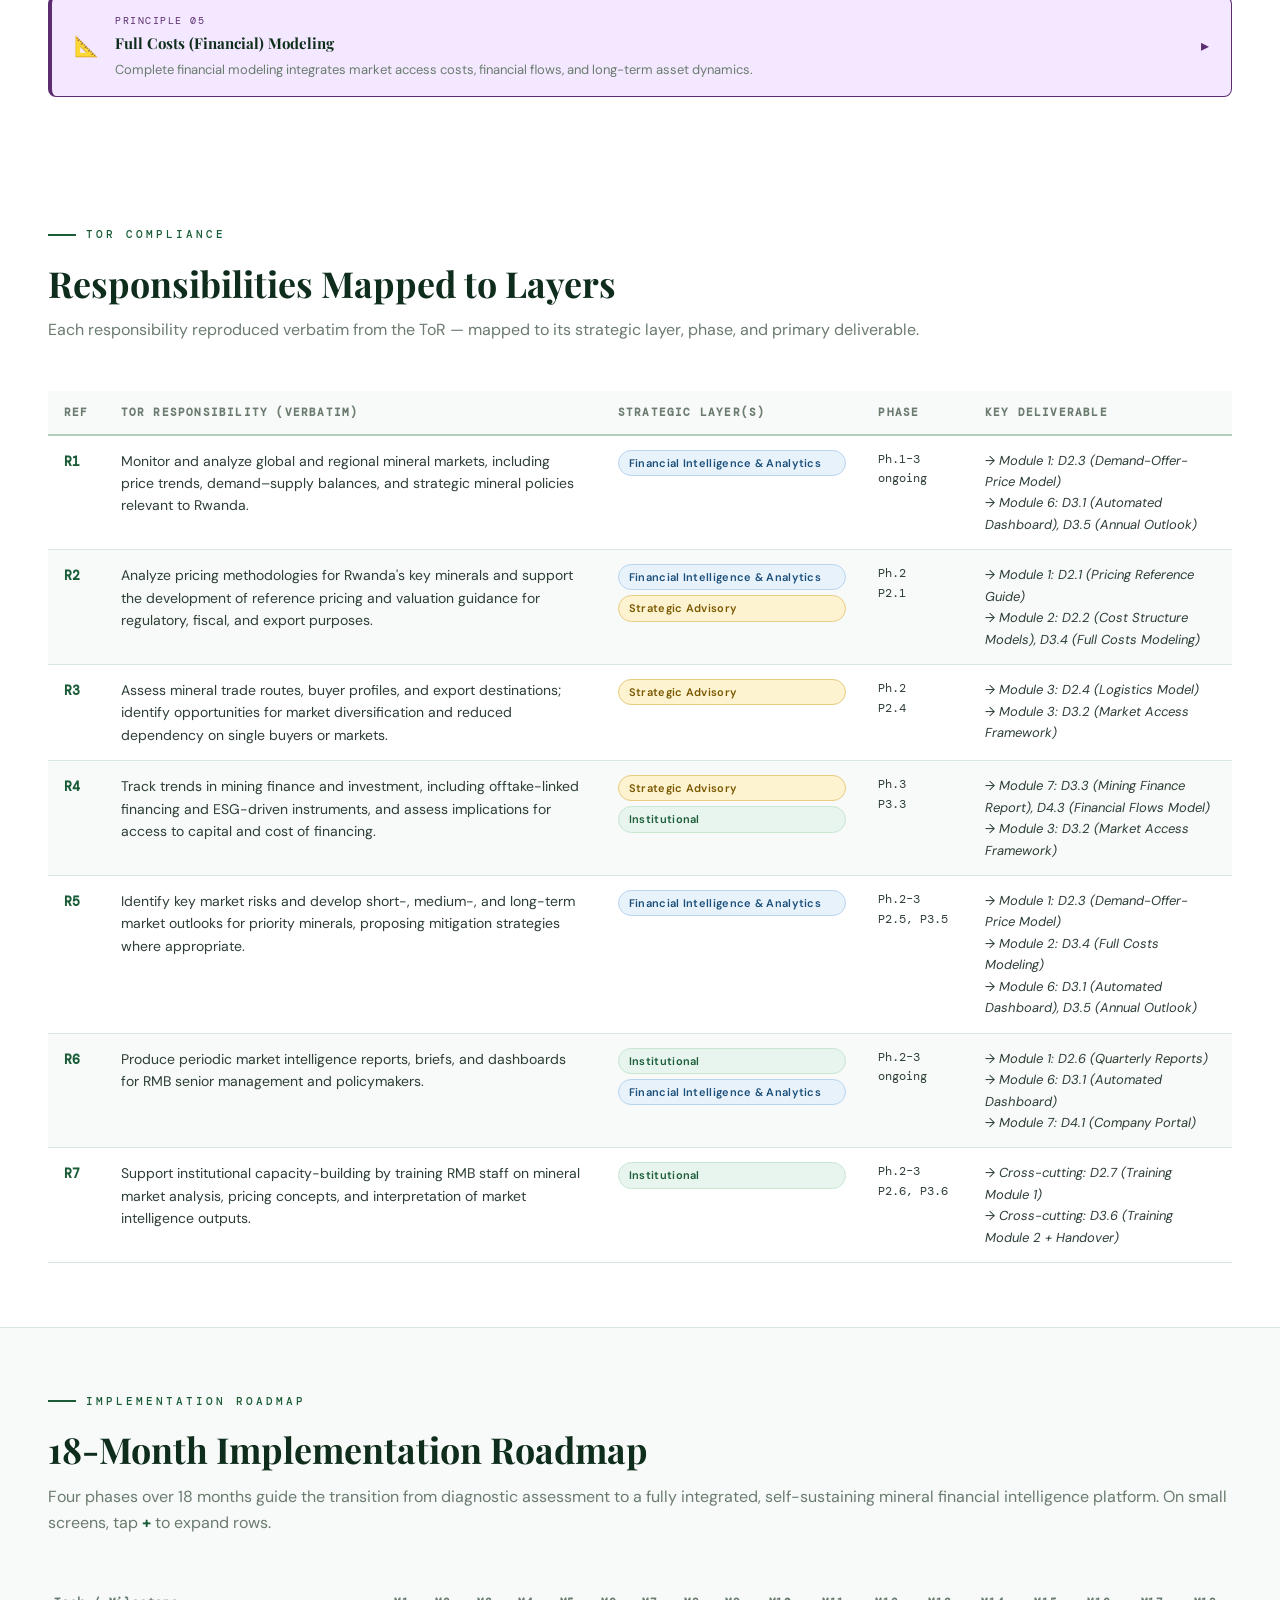
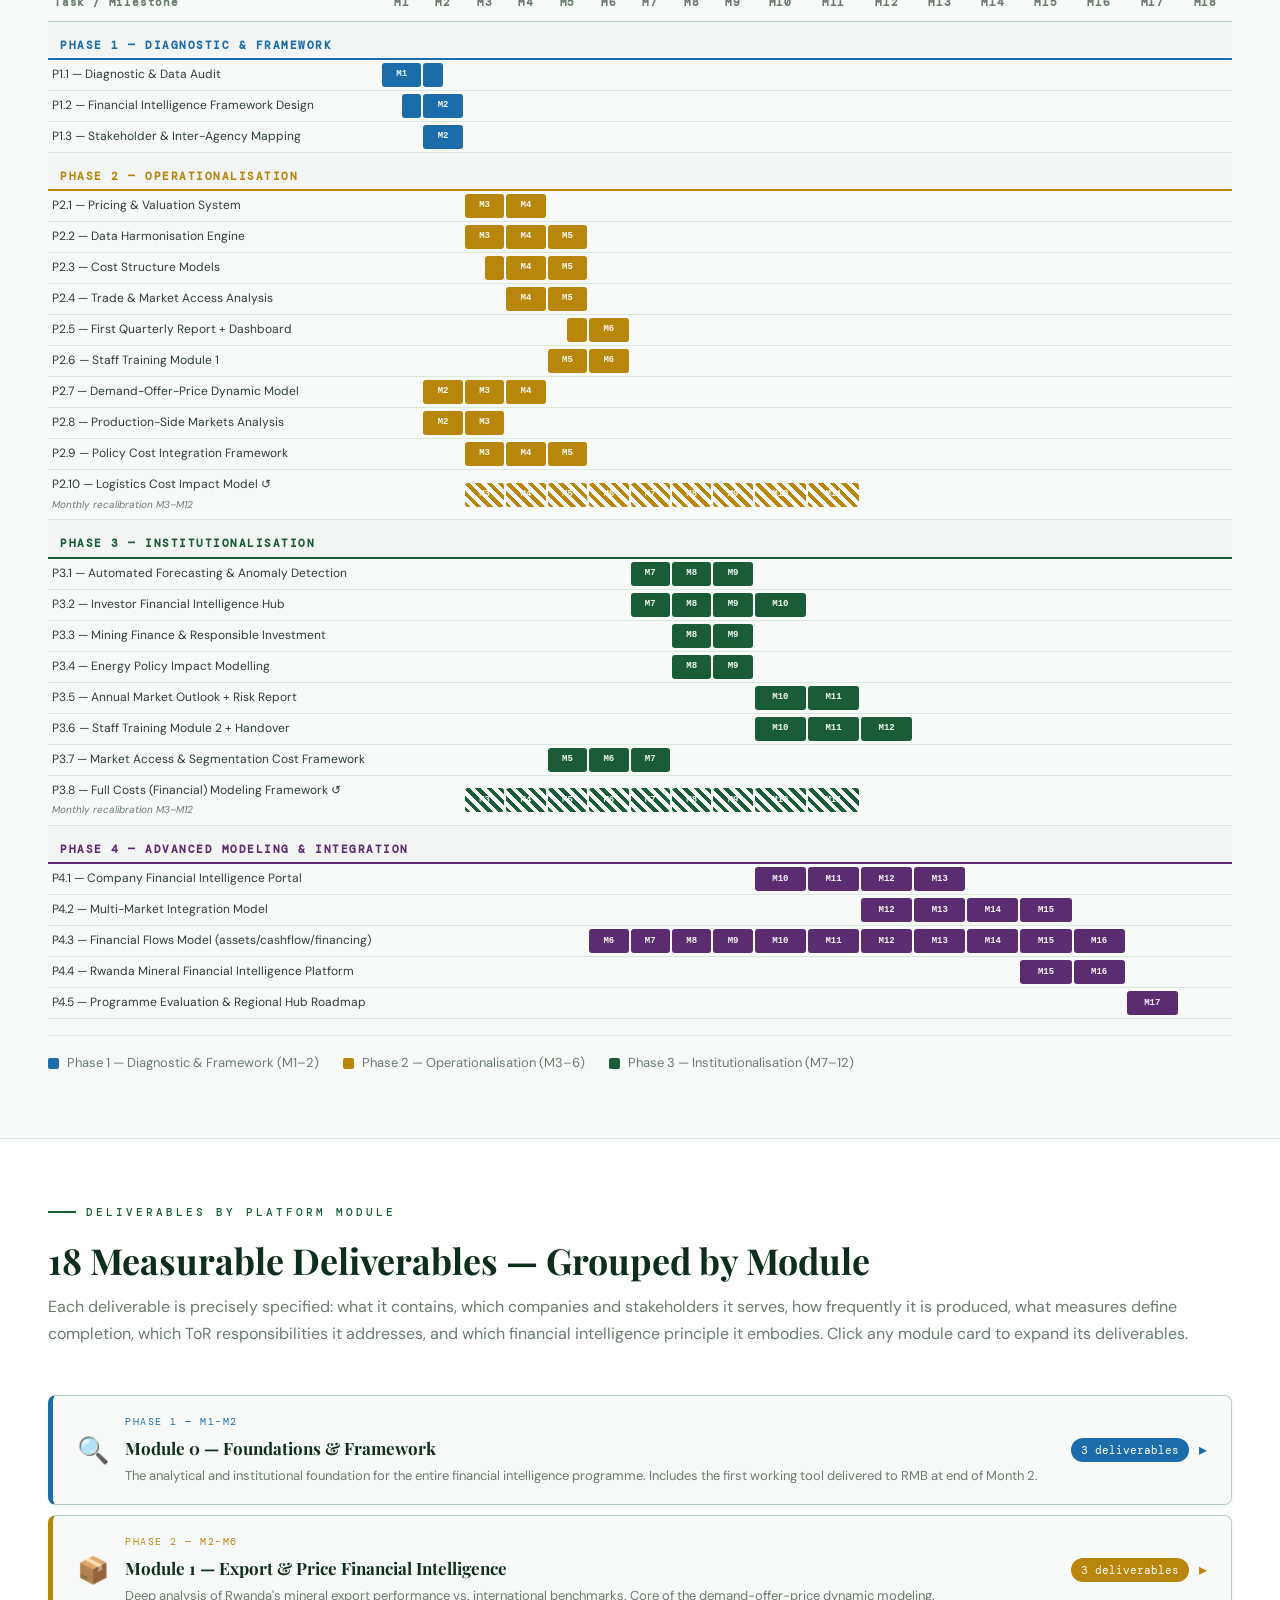
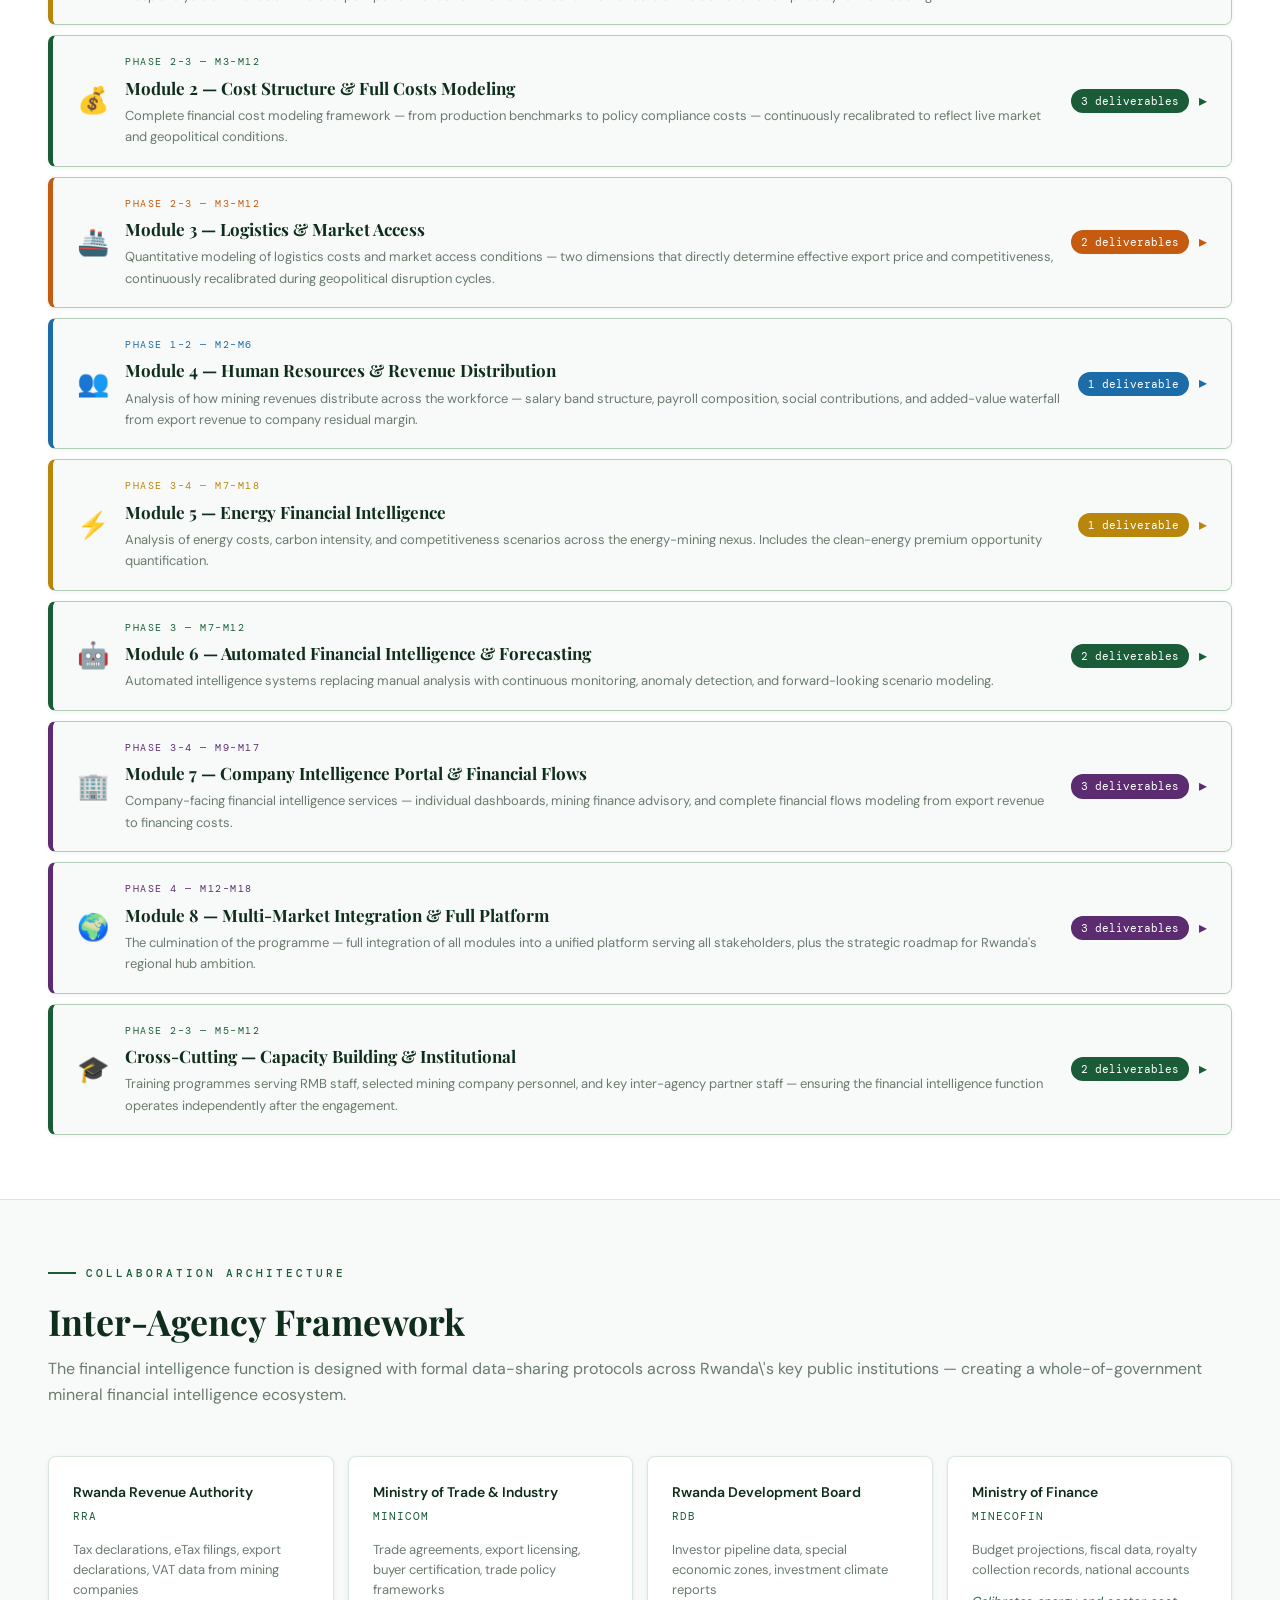
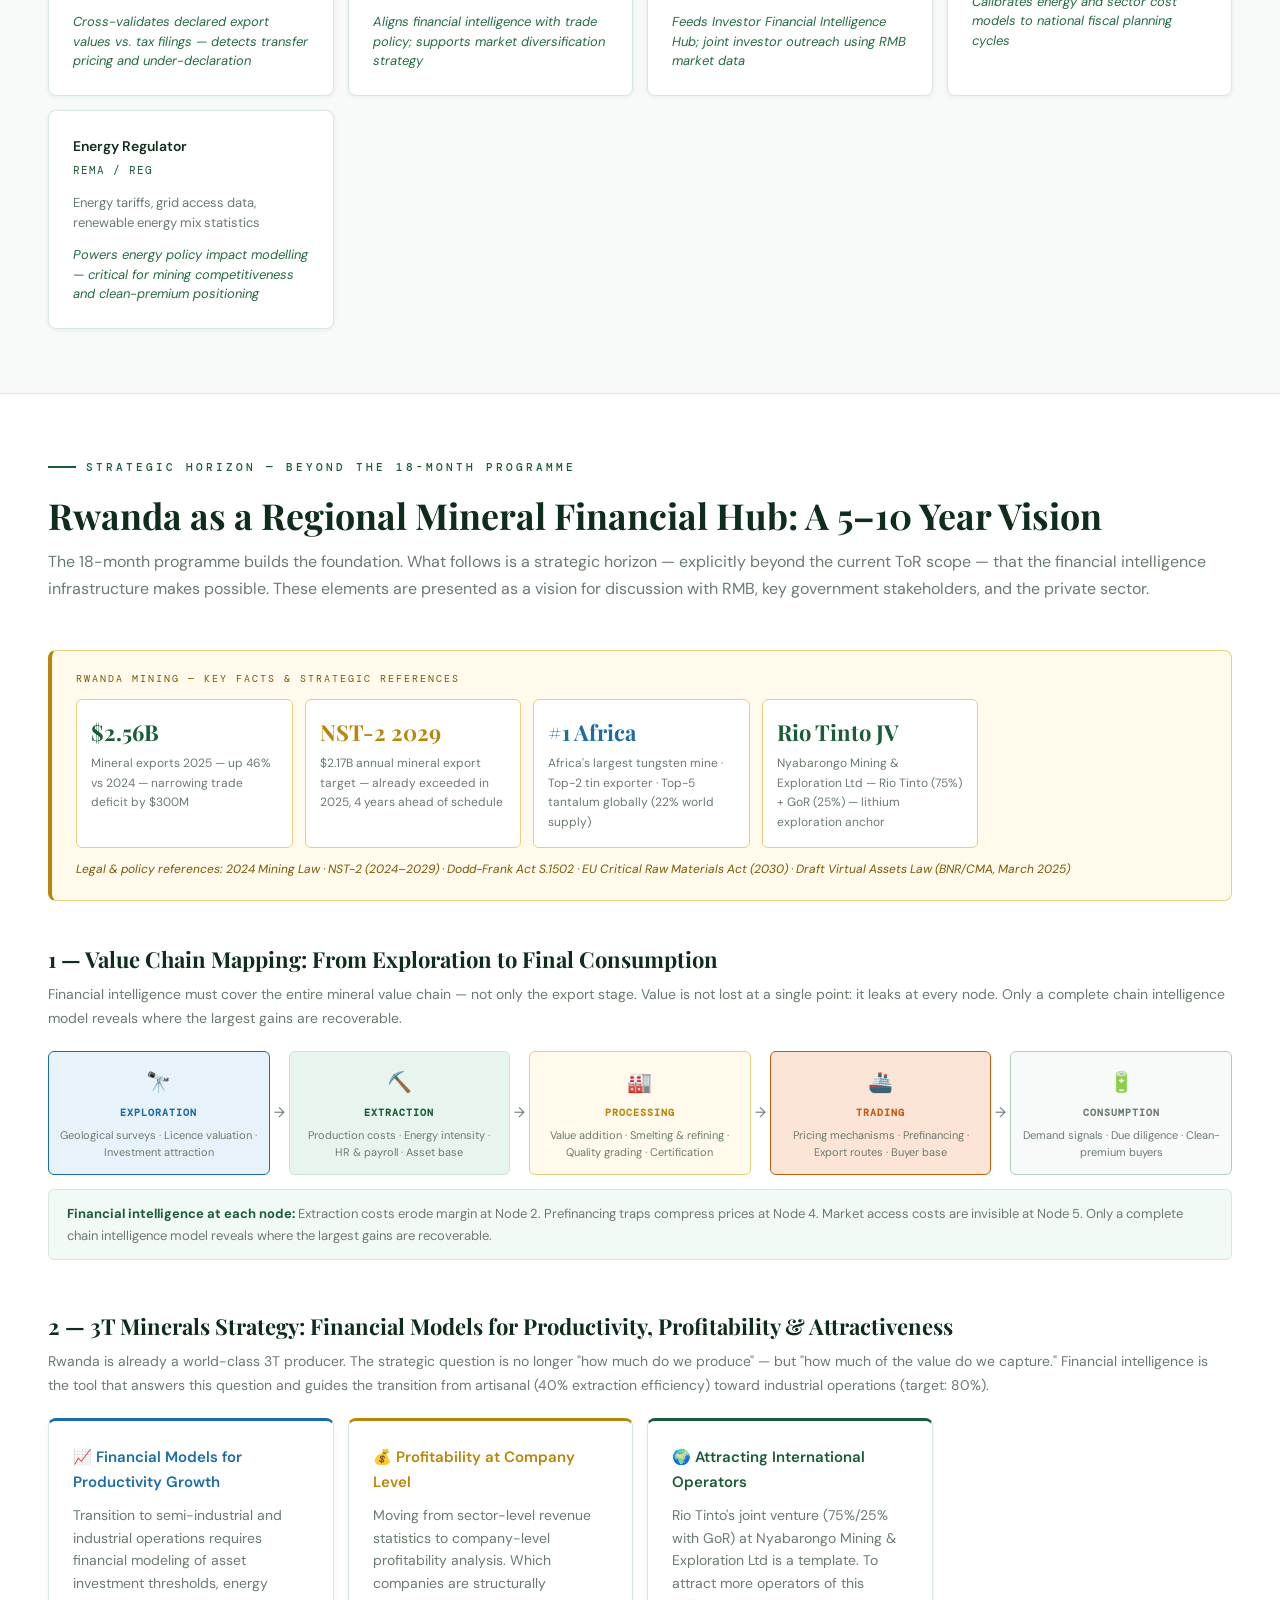
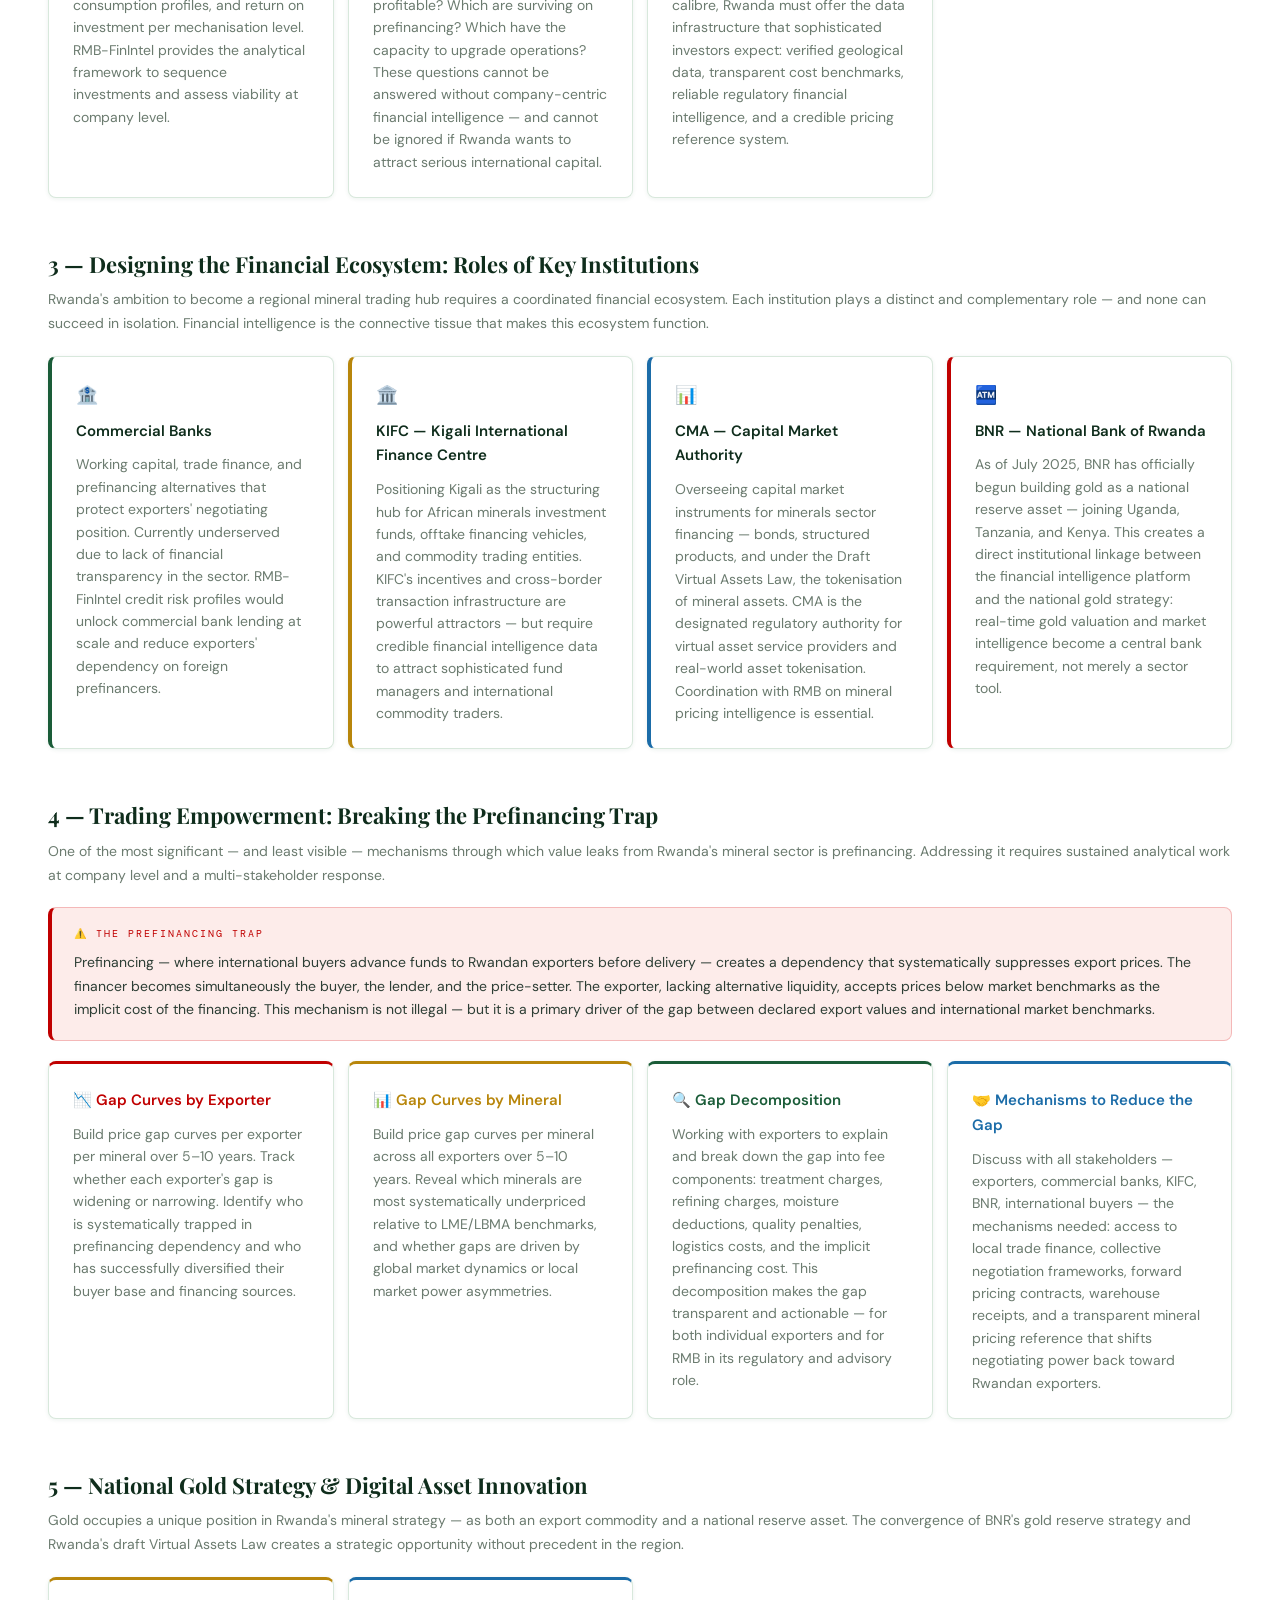
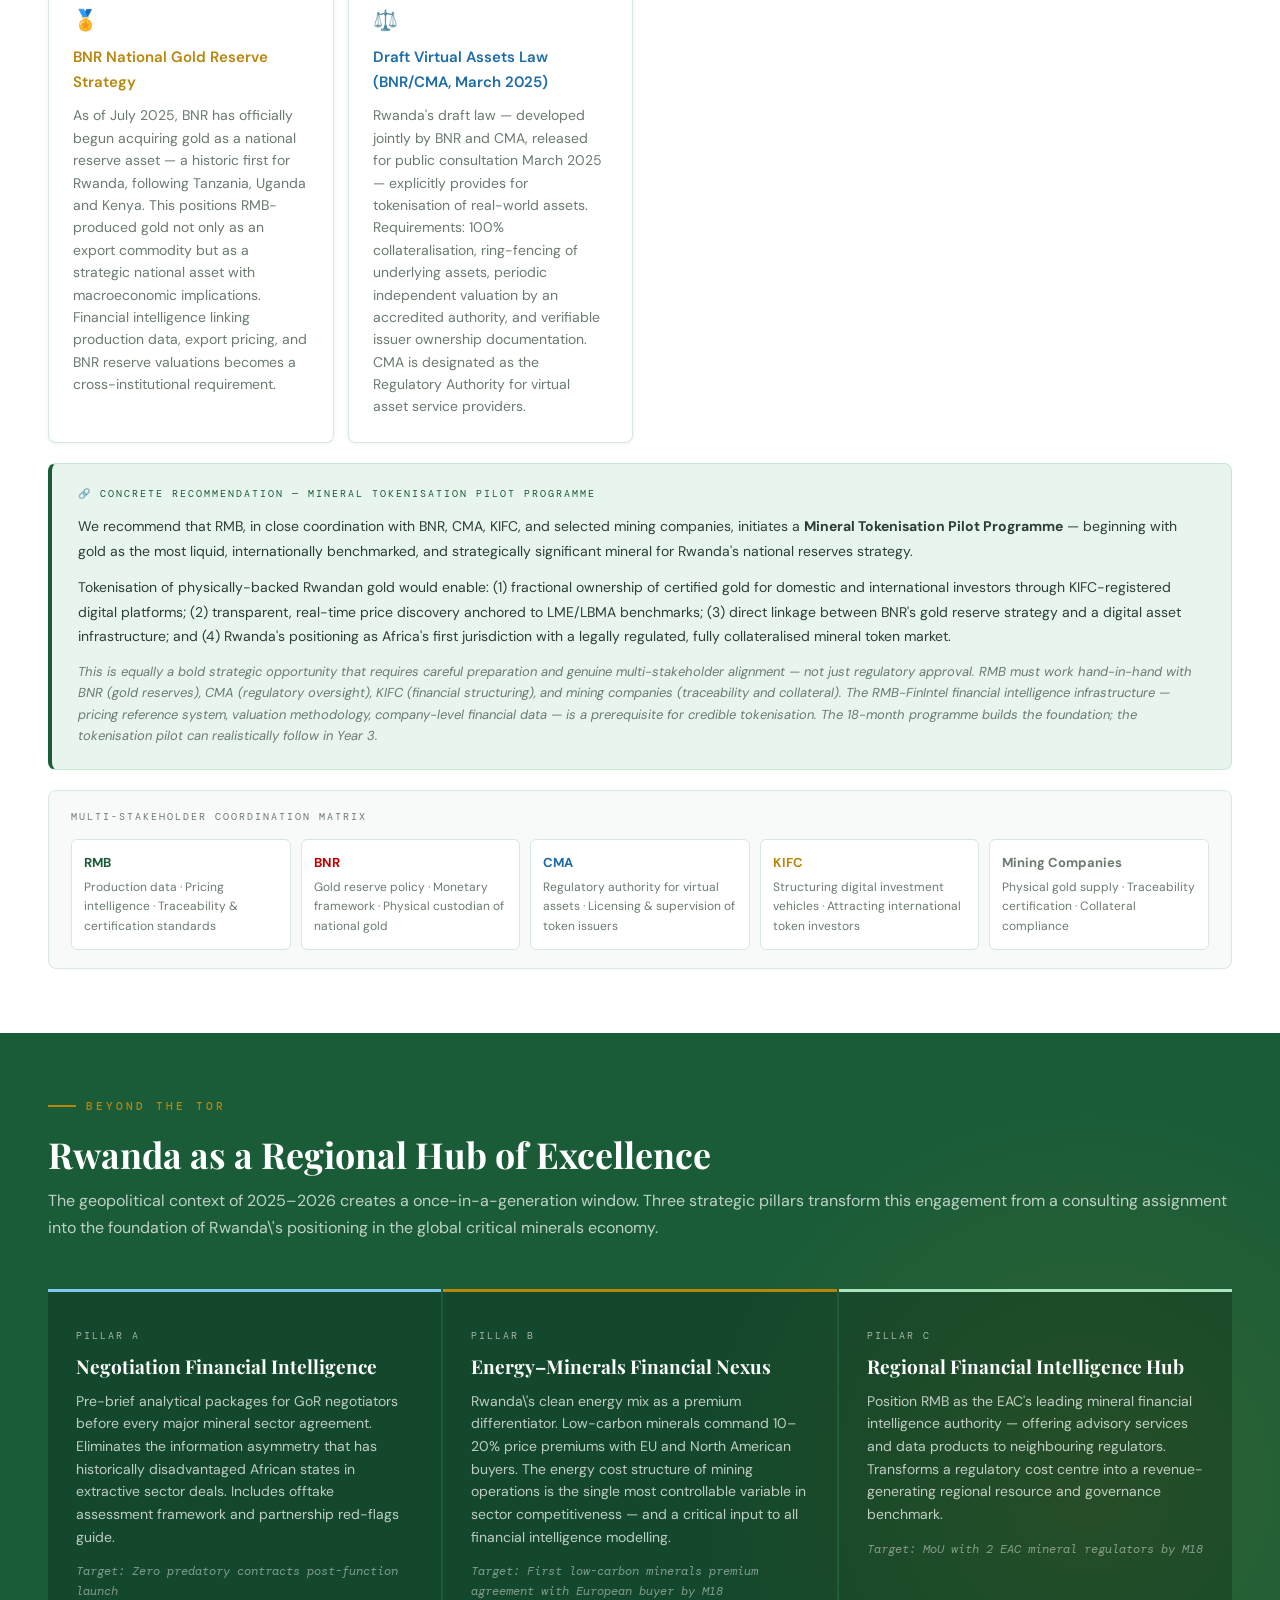
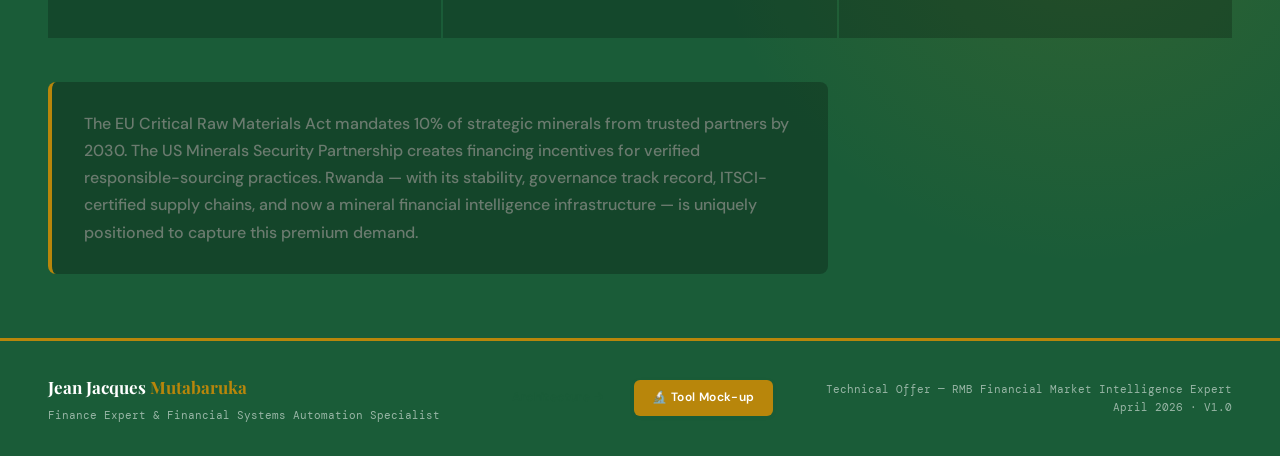
==== commit 63e34e28: "Add files via upload" ====
--- a/index.html
+++ b/index.html
@@ -152,6 +152,10 @@
   <div class="nav-links">
     <a href="index.html" class="active">Technical Proposal</a>
     <div class="nav-divider"></div>
+    <a href="index.html#strategic-horizon" style="color:var(--gold);font-weight:700">🔭 Strategic Horizon</a>
+    <div class="nav-divider"></div>
+    <a href="tokenisation.html" style="color:var(--blue);font-weight:700">🔗 Tokenisation</a>
+    <div class="nav-divider"></div>
     <div class="nav-dropdown">
       <button class="nav-dropdown-trigger">Current Situation Model</button>
       <div class="nav-dropdown-menu">
@@ -250,6 +254,7 @@
     <div class="stat"><div class="stat-n">5</div><div class="stat-l">FI Principles</div></div>
     <div class="stat"><div class="stat-n">5+</div><div class="stat-l">Inter-Agency Partners</div></div>
     <div class="stat"><div class="stat-n">3Ts+Au</div><div class="stat-l">Minerals Covered</div></div>
+    <div class="stat"><div class="stat-n">5–10Y</div><div class="stat-l">Strategic Horizon</div></div>
   </div>
 </div>
 
@@ -451,6 +456,208 @@
   <h2 class="section-title">Inter-Agency Framework</h2>
   <p class="section-lead">The financial intelligence function is designed with formal data-sharing protocols across Rwanda\'s key public institutions — creating a whole-of-government mineral financial intelligence ecosystem.</p>
   <div class="agency-grid" id="agency-grid"></div>
+</section>
+
+
+<!-- SECTION: STRATEGIC HORIZON -->
+<section id="strategic-horizon" class="section">
+  <div class="eyebrow">Strategic Horizon — Beyond the 18-Month Programme</div>
+  <h2 class="section-title">Rwanda as a Regional Mineral Financial Hub: A 5–10 Year Vision</h2>
+  <p class="section-lead">The 18-month programme builds the foundation. What follows is a strategic horizon — explicitly beyond the current ToR scope — that the financial intelligence infrastructure makes possible. These elements are presented as a vision for discussion with RMB, key government stakeholders, and the private sector.</p>
+
+  <!-- CONTEXT BANNER -->
+  <div style="background:var(--gold-pale);border:1px solid #E8CC80;border-left:4px solid var(--gold);border-radius:var(--radius);padding:20px 24px;margin-bottom:40px">
+    <div style="font-family:var(--font-m);font-size:10px;letter-spacing:2px;text-transform:uppercase;color:#7A5800;margin-bottom:12px">Rwanda Mining — Key Facts &amp; Strategic References</div>
+    <div style="display:grid;grid-template-columns:repeat(auto-fill,minmax(210px,1fr));gap:12px;margin-bottom:12px">
+      <div style="background:#FFFFFF;border:1px solid #E8CC80;border-radius:6px;padding:14px">
+        <div style="font-size:22px;font-weight:700;color:var(--g-deep);font-family:var(--font-d)">$2.56B</div>
+        <div style="font-size:12px;color:var(--text-muted);margin-top:3px">Mineral exports 2025 — up 46% vs 2024 — narrowing trade deficit by $300M</div>
+      </div>
+      <div style="background:#FFFFFF;border:1px solid #E8CC80;border-radius:6px;padding:14px">
+        <div style="font-size:22px;font-weight:700;color:var(--gold);font-family:var(--font-d)">NST-2 2029</div>
+        <div style="font-size:12px;color:var(--text-muted);margin-top:3px">$2.17B annual mineral export target — already exceeded in 2025, 4 years ahead of schedule</div>
+      </div>
+      <div style="background:#FFFFFF;border:1px solid #E8CC80;border-radius:6px;padding:14px">
+        <div style="font-size:22px;font-weight:700;color:var(--blue);font-family:var(--font-d)">#1 Africa</div>
+        <div style="font-size:12px;color:var(--text-muted);margin-top:3px">Africa's largest tungsten mine · Top-2 tin exporter · Top-5 tantalum globally (22% world supply)</div>
+      </div>
+      <div style="background:#FFFFFF;border:1px solid #E8CC80;border-radius:6px;padding:14px">
+        <div style="font-size:22px;font-weight:700;color:var(--g-deep);font-family:var(--font-d)">Rio Tinto JV</div>
+        <div style="font-size:12px;color:var(--text-muted);margin-top:3px">Nyabarongo Mining &amp; Exploration Ltd — Rio Tinto (75%) + GoR (25%) — lithium exploration anchor</div>
+      </div>
+    </div>
+    <div style="font-size:12px;color:#7A5800;font-style:italic">Legal &amp; policy references: 2024 Mining Law · NST-2 (2024–2029) · Dodd-Frank Act S.1502 · EU Critical Raw Materials Act (2030) · Draft Virtual Assets Law (BNR/CMA, March 2025)</div>
+  </div>
+
+  <!-- 1. VALUE CHAIN MAPPING -->
+  <div style="margin-bottom:48px">
+    <h3 style="font-family:var(--font-d);font-size:22px;font-weight:700;color:var(--text-head);margin-bottom:6px">1 — Value Chain Mapping: From Exploration to Final Consumption</h3>
+    <p style="font-size:14px;color:var(--text-muted);line-height:1.7;margin-bottom:20px">Financial intelligence must cover the entire mineral value chain — not only the export stage. Value is not lost at a single point: it leaks at every node. Only a complete chain intelligence model reveals where the largest gains are recoverable.</p>
+    <div style="display:flex;gap:4px;flex-wrap:wrap;margin-bottom:14px;align-items:stretch">
+      <div style="flex:1;min-width:110px;background:var(--blue-lt);border:1px solid var(--blue);border-radius:6px;padding:14px 10px;text-align:center">
+        <div style="font-size:20px;margin-bottom:6px">🔭</div>
+        <div style="font-family:var(--font-m);font-size:10px;letter-spacing:1px;text-transform:uppercase;color:var(--blue);font-weight:700;margin-bottom:6px">Exploration</div>
+        <div style="font-size:11px;color:var(--text-muted);line-height:1.5">Geological surveys · Licence valuation · Investment attraction</div>
+      </div>
+      <div style="display:flex;align-items:center;color:var(--text-muted);font-size:14px;flex-shrink:0">→</div>
+      <div style="flex:1;min-width:110px;background:var(--g-pale);border:1px solid var(--g-lt);border-radius:6px;padding:14px 10px;text-align:center">
+        <div style="font-size:20px;margin-bottom:6px">⛏️</div>
+        <div style="font-family:var(--font-m);font-size:10px;letter-spacing:1px;text-transform:uppercase;color:var(--g-deep);font-weight:700;margin-bottom:6px">Extraction</div>
+        <div style="font-size:11px;color:var(--text-muted);line-height:1.5">Production costs · Energy intensity · HR &amp; payroll · Asset base</div>
+      </div>
+      <div style="display:flex;align-items:center;color:var(--text-muted);font-size:14px;flex-shrink:0">→</div>
+      <div style="flex:1;min-width:110px;background:var(--gold-pale);border:1px solid #E8CC80;border-radius:6px;padding:14px 10px;text-align:center">
+        <div style="font-size:20px;margin-bottom:6px">🏭</div>
+        <div style="font-family:var(--font-m);font-size:10px;letter-spacing:1px;text-transform:uppercase;color:var(--gold);font-weight:700;margin-bottom:6px">Processing</div>
+        <div style="font-size:11px;color:var(--text-muted);line-height:1.5">Value addition · Smelting &amp; refining · Quality grading · Certification</div>
+      </div>
+      <div style="display:flex;align-items:center;color:var(--text-muted);font-size:14px;flex-shrink:0">→</div>
+      <div style="flex:1;min-width:110px;background:#FCE4D6;border:1px solid #C55A11;border-radius:6px;padding:14px 10px;text-align:center">
+        <div style="font-size:20px;margin-bottom:6px">🚢</div>
+        <div style="font-family:var(--font-m);font-size:10px;letter-spacing:1px;text-transform:uppercase;color:#C55A11;font-weight:700;margin-bottom:6px">Trading</div>
+        <div style="font-size:11px;color:var(--text-muted);line-height:1.5">Pricing mechanisms · Prefinancing · Export routes · Buyer base</div>
+      </div>
+      <div style="display:flex;align-items:center;color:var(--text-muted);font-size:14px;flex-shrink:0">→</div>
+      <div style="flex:1;min-width:110px;background:var(--surface-1);border:1px solid var(--border-md);border-radius:6px;padding:14px 10px;text-align:center">
+        <div style="font-size:20px;margin-bottom:6px">🔋</div>
+        <div style="font-family:var(--font-m);font-size:10px;letter-spacing:1px;text-transform:uppercase;color:var(--text-muted);font-weight:700;margin-bottom:6px">Consumption</div>
+        <div style="font-size:11px;color:var(--text-muted);line-height:1.5">Demand signals · Due diligence · Clean-premium buyers</div>
+      </div>
+    </div>
+    <div style="background:var(--g-xpale);border:1px solid var(--border-lt);border-radius:6px;padding:13px 18px;font-size:13px;color:var(--text-muted);line-height:1.65">
+      <strong style="color:var(--g-deep)">Financial intelligence at each node:</strong> Extraction costs erode margin at Node 2. Prefinancing traps compress prices at Node 4. Market access costs are invisible at Node 5. Only a complete chain intelligence model reveals where the largest gains are recoverable.
+    </div>
+  </div>
+
+  <!-- 2. 3T STRATEGY -->
+  <div style="margin-bottom:48px">
+    <h3 style="font-family:var(--font-d);font-size:22px;font-weight:700;color:var(--text-head);margin-bottom:6px">2 — 3T Minerals Strategy: Financial Models for Productivity, Profitability &amp; Attractiveness</h3>
+    <p style="font-size:14px;color:var(--text-muted);line-height:1.7;margin-bottom:20px">Rwanda is already a world-class 3T producer. The strategic question is no longer "how much do we produce" — but "how much of the value do we capture." Financial intelligence is the tool that answers this question and guides the transition from artisanal (40% extraction efficiency) toward industrial operations (target: 80%).</p>
+    <div style="display:grid;grid-template-columns:repeat(auto-fill,minmax(260px,1fr));gap:14px">
+      <div class="card" style="border-top:3px solid var(--blue)">
+        <div class="card-title" style="color:var(--blue)">📈 Financial Models for Productivity Growth</div>
+        <div class="card-body">Transition to semi-industrial and industrial operations requires financial modeling of asset investment thresholds, energy consumption profiles, and return on investment per mechanisation level. RMB-FinIntel provides the analytical framework to sequence investments and assess viability at company level.</div>
+      </div>
+      <div class="card" style="border-top:3px solid var(--gold)">
+        <div class="card-title" style="color:var(--gold)">💰 Profitability at Company Level</div>
+        <div class="card-body">Moving from sector-level revenue statistics to company-level profitability analysis. Which companies are structurally profitable? Which are surviving on prefinancing? Which have the capacity to upgrade operations? These questions cannot be answered without company-centric financial intelligence — and cannot be ignored if Rwanda wants to attract serious international capital.</div>
+      </div>
+      <div class="card" style="border-top:3px solid var(--g-deep)">
+        <div class="card-title" style="color:var(--g-deep)">🌍 Attracting International Operators</div>
+        <div class="card-body">Rio Tinto's joint venture (75%/25% with GoR) at Nyabarongo Mining &amp; Exploration Ltd is a template. To attract more operators of this calibre, Rwanda must offer the data infrastructure that sophisticated investors expect: verified geological data, transparent cost benchmarks, reliable regulatory financial intelligence, and a credible pricing reference system.</div>
+      </div>
+    </div>
+  </div>
+
+  <!-- 3. FINANCIAL ECOSYSTEM -->
+  <div style="margin-bottom:48px">
+    <h3 style="font-family:var(--font-d);font-size:22px;font-weight:700;color:var(--text-head);margin-bottom:6px">3 — Designing the Financial Ecosystem: Roles of Key Institutions</h3>
+    <p style="font-size:14px;color:var(--text-muted);line-height:1.7;margin-bottom:20px">Rwanda's ambition to become a regional mineral trading hub requires a coordinated financial ecosystem. Each institution plays a distinct and complementary role — and none can succeed in isolation. Financial intelligence is the connective tissue that makes this ecosystem function.</p>
+    <div style="display:grid;grid-template-columns:repeat(auto-fill,minmax(260px,1fr));gap:14px">
+      <div class="card" style="border-left:4px solid var(--g-deep)">
+        <div style="font-size:18px;margin-bottom:8px">🏦</div>
+        <div class="card-title">Commercial Banks</div>
+        <div class="card-body">Working capital, trade finance, and prefinancing alternatives that protect exporters' negotiating position. Currently underserved due to lack of financial transparency in the sector. RMB-FinIntel credit risk profiles would unlock commercial bank lending at scale and reduce exporters' dependency on foreign prefinancers.</div>
+      </div>
+      <div class="card" style="border-left:4px solid var(--gold)">
+        <div style="font-size:18px;margin-bottom:8px">🏛️</div>
+        <div class="card-title">KIFC — Kigali International Finance Centre</div>
+        <div class="card-body">Positioning Kigali as the structuring hub for African minerals investment funds, offtake financing vehicles, and commodity trading entities. KIFC's incentives and cross-border transaction infrastructure are powerful attractors — but require credible financial intelligence data to attract sophisticated fund managers and international commodity traders.</div>
+      </div>
+      <div class="card" style="border-left:4px solid var(--blue)">
+        <div style="font-size:18px;margin-bottom:8px">📊</div>
+        <div class="card-title">CMA — Capital Market Authority</div>
+        <div class="card-body">Overseeing capital market instruments for minerals sector financing — bonds, structured products, and under the Draft Virtual Assets Law, the tokenisation of mineral assets. CMA is the designated regulatory authority for virtual asset service providers and real-world asset tokenisation. Coordination with RMB on mineral pricing intelligence is essential.</div>
+      </div>
+      <div class="card" style="border-left:4px solid var(--red)">
+        <div style="font-size:18px;margin-bottom:8px">🏧</div>
+        <div class="card-title">BNR — National Bank of Rwanda</div>
+        <div class="card-body">As of July 2025, BNR has officially begun building gold as a national reserve asset — joining Uganda, Tanzania, and Kenya. This creates a direct institutional linkage between the financial intelligence platform and the national gold strategy: real-time gold valuation and market intelligence become a central bank requirement, not merely a sector tool.</div>
+      </div>
+    </div>
+  </div>
+
+  <!-- 4. TRADING EMPOWERMENT -->
+  <div style="margin-bottom:48px">
+    <h3 style="font-family:var(--font-d);font-size:22px;font-weight:700;color:var(--text-head);margin-bottom:6px">4 — Trading Empowerment: Breaking the Prefinancing Trap</h3>
+    <p style="font-size:14px;color:var(--text-muted);line-height:1.7;margin-bottom:20px">One of the most significant — and least visible — mechanisms through which value leaks from Rwanda's mineral sector is prefinancing. Addressing it requires sustained analytical work at company level and a multi-stakeholder response.</p>
+    <div style="background:var(--red-lt);border:1px solid #F4B8B8;border-left:4px solid var(--red);border-radius:var(--radius);padding:18px 22px;margin-bottom:20px">
+      <div style="font-family:var(--font-m);font-size:10px;letter-spacing:2px;text-transform:uppercase;color:var(--red);margin-bottom:8px">⚠️ The Prefinancing Trap</div>
+      <p style="font-size:14px;color:var(--text-body);line-height:1.7">Prefinancing — where international buyers advance funds to Rwandan exporters before delivery — creates a dependency that systematically suppresses export prices. The financer becomes simultaneously the buyer, the lender, and the price-setter. The exporter, lacking alternative liquidity, accepts prices below market benchmarks as the implicit cost of the financing. This mechanism is not illegal — but it is a primary driver of the gap between declared export values and international market benchmarks.</p>
+    </div>
+    <div style="display:grid;grid-template-columns:repeat(auto-fill,minmax(260px,1fr));gap:14px">
+      <div class="card" style="border-top:3px solid var(--red)">
+        <div class="card-title" style="color:var(--red)">📉 Gap Curves by Exporter</div>
+        <div class="card-body">Build price gap curves per exporter per mineral over 5–10 years. Track whether each exporter's gap is widening or narrowing. Identify who is systematically trapped in prefinancing dependency and who has successfully diversified their buyer base and financing sources.</div>
+      </div>
+      <div class="card" style="border-top:3px solid var(--gold)">
+        <div class="card-title" style="color:var(--gold)">📊 Gap Curves by Mineral</div>
+        <div class="card-body">Build price gap curves per mineral across all exporters over 5–10 years. Reveal which minerals are most systematically underpriced relative to LME/LBMA benchmarks, and whether gaps are driven by global market dynamics or local market power asymmetries.</div>
+      </div>
+      <div class="card" style="border-top:3px solid var(--g-deep)">
+        <div class="card-title" style="color:var(--g-deep)">🔍 Gap Decomposition</div>
+        <div class="card-body">Working with exporters to explain and break down the gap into fee components: treatment charges, refining charges, moisture deductions, quality penalties, logistics costs, and the implicit prefinancing cost. This decomposition makes the gap transparent and actionable — for both individual exporters and for RMB in its regulatory and advisory role.</div>
+      </div>
+      <div class="card" style="border-top:3px solid var(--blue)">
+        <div class="card-title" style="color:var(--blue)">🤝 Mechanisms to Reduce the Gap</div>
+        <div class="card-body">Discuss with all stakeholders — exporters, commercial banks, KIFC, BNR, international buyers — the mechanisms needed: access to local trade finance, collective negotiation frameworks, forward pricing contracts, warehouse receipts, and a transparent mineral pricing reference that shifts negotiating power back toward Rwandan exporters.</div>
+      </div>
+    </div>
+  </div>
+
+  <!-- 5. GOLD STRATEGY & TOKENISATION -->
+  <div>
+    <h3 style="font-family:var(--font-d);font-size:22px;font-weight:700;color:var(--text-head);margin-bottom:6px">5 — National Gold Strategy &amp; Digital Asset Innovation</h3>
+    <p style="font-size:14px;color:var(--text-muted);line-height:1.7;margin-bottom:20px">Gold occupies a unique position in Rwanda's mineral strategy — as both an export commodity and a national reserve asset. The convergence of BNR's gold reserve strategy and Rwanda's draft Virtual Assets Law creates a strategic opportunity without precedent in the region.</p>
+
+    <div style="display:grid;grid-template-columns:repeat(auto-fill,minmax(280px,1fr));gap:14px;margin-bottom:20px">
+      <div class="card" style="border-top:3px solid var(--gold)">
+        <div style="font-size:20px;margin-bottom:8px">🏅</div>
+        <div class="card-title" style="color:var(--gold)">BNR National Gold Reserve Strategy</div>
+        <div class="card-body">As of July 2025, BNR has officially begun acquiring gold as a national reserve asset — a historic first for Rwanda, following Tanzania, Uganda and Kenya. This positions RMB-produced gold not only as an export commodity but as a strategic national asset with macroeconomic implications. Financial intelligence linking production data, export pricing, and BNR reserve valuations becomes a cross-institutional requirement.</div>
+      </div>
+      <div class="card" style="border-top:3px solid var(--blue)">
+        <div style="font-size:20px;margin-bottom:8px">⚖️</div>
+        <div class="card-title" style="color:var(--blue)">Draft Virtual Assets Law (BNR/CMA, March 2025)</div>
+        <div class="card-body">Rwanda's draft law — developed jointly by BNR and CMA, released for public consultation March 2025 — explicitly provides for tokenisation of real-world assets. Requirements: 100% collateralisation, ring-fencing of underlying assets, periodic independent valuation by an accredited authority, and verifiable issuer ownership documentation. CMA is designated as the Regulatory Authority for virtual asset service providers.</div>
+      </div>
+    </div>
+
+    <!-- Tokenisation recommendation -->
+    <div style="background:var(--g-pale);border:1px solid var(--g-lt);border-left:4px solid var(--g-deep);border-radius:var(--radius);padding:22px 26px;margin-bottom:20px">
+      <div style="font-family:var(--font-m);font-size:10px;letter-spacing:2px;text-transform:uppercase;color:var(--g-deep);margin-bottom:12px">🔗 Concrete Recommendation — Mineral Tokenisation Pilot Programme</div>
+      <p style="font-size:14px;color:var(--text-body);line-height:1.75;margin-bottom:12px">We recommend that RMB, in close coordination with BNR, CMA, KIFC, and selected mining companies, initiates a <strong>Mineral Tokenisation Pilot Programme</strong> — beginning with gold as the most liquid, internationally benchmarked, and strategically significant mineral for Rwanda's national reserves strategy.</p>
+      <p style="font-size:14px;color:var(--text-body);line-height:1.75;margin-bottom:12px">Tokenisation of physically-backed Rwandan gold would enable: (1) fractional ownership of certified gold for domestic and international investors through KIFC-registered digital platforms; (2) transparent, real-time price discovery anchored to LME/LBMA benchmarks; (3) direct linkage between BNR's gold reserve strategy and a digital asset infrastructure; and (4) Rwanda's positioning as Africa's first jurisdiction with a legally regulated, fully collateralised mineral token market.</p>
+      <p style="font-size:13px;color:var(--text-muted);line-height:1.65;font-style:italic;margin-bottom:0">This is equally a bold strategic opportunity that requires careful preparation and genuine multi-stakeholder alignment — not just regulatory approval. RMB must work hand-in-hand with BNR (gold reserves), CMA (regulatory oversight), KIFC (financial structuring), and mining companies (traceability and collateral). The RMB-FinIntel financial intelligence infrastructure — pricing reference system, valuation methodology, company-level financial data — is a prerequisite for credible tokenisation. The 18-month programme builds the foundation; the tokenisation pilot can realistically follow in Year 3.</p>
+    </div>
+
+    <!-- Stakeholder coordination grid -->
+    <div style="background:var(--surface-1);border:1px solid var(--border-lt);border-radius:var(--radius);padding:18px 22px">
+      <div style="font-family:var(--font-m);font-size:10px;letter-spacing:2px;text-transform:uppercase;color:var(--text-muted);margin-bottom:14px">Multi-Stakeholder Coordination Matrix</div>
+      <div style="display:grid;grid-template-columns:repeat(auto-fill,minmax(190px,1fr));gap:10px;font-size:13px">
+        <div style="background:#FFFFFF;border:1px solid var(--border-lt);border-radius:6px;padding:12px">
+          <div style="font-weight:700;color:var(--g-deep);margin-bottom:4px">RMB</div>
+          <div style="color:var(--text-muted);font-size:12px">Production data · Pricing intelligence · Traceability &amp; certification standards</div>
+        </div>
+        <div style="background:#FFFFFF;border:1px solid var(--border-lt);border-radius:6px;padding:12px">
+          <div style="font-weight:700;color:var(--red);margin-bottom:4px">BNR</div>
+          <div style="color:var(--text-muted);font-size:12px">Gold reserve policy · Monetary framework · Physical custodian of national gold</div>
+        </div>
+        <div style="background:#FFFFFF;border:1px solid var(--border-lt);border-radius:6px;padding:12px">
+          <div style="font-weight:700;color:var(--blue);margin-bottom:4px">CMA</div>
+          <div style="color:var(--text-muted);font-size:12px">Regulatory authority for virtual assets · Licensing &amp; supervision of token issuers</div>
+        </div>
+        <div style="background:#FFFFFF;border:1px solid var(--border-lt);border-radius:6px;padding:12px">
+          <div style="font-weight:700;color:var(--gold);margin-bottom:4px">KIFC</div>
+          <div style="color:var(--text-muted);font-size:12px">Structuring digital investment vehicles · Attracting international token investors</div>
+        </div>
+        <div style="background:#FFFFFF;border:1px solid var(--border-lt);border-radius:6px;padding:12px">
+          <div style="font-weight:700;color:var(--text-muted);margin-bottom:4px">Mining Companies</div>
+          <div style="color:var(--text-muted);font-size:12px">Physical gold supply · Traceability certification · Collateral compliance</div>
+        </div>
+      </div>
+    </div>
+  </div>
 </section>
 
 <!-- SECTION: VISION -->
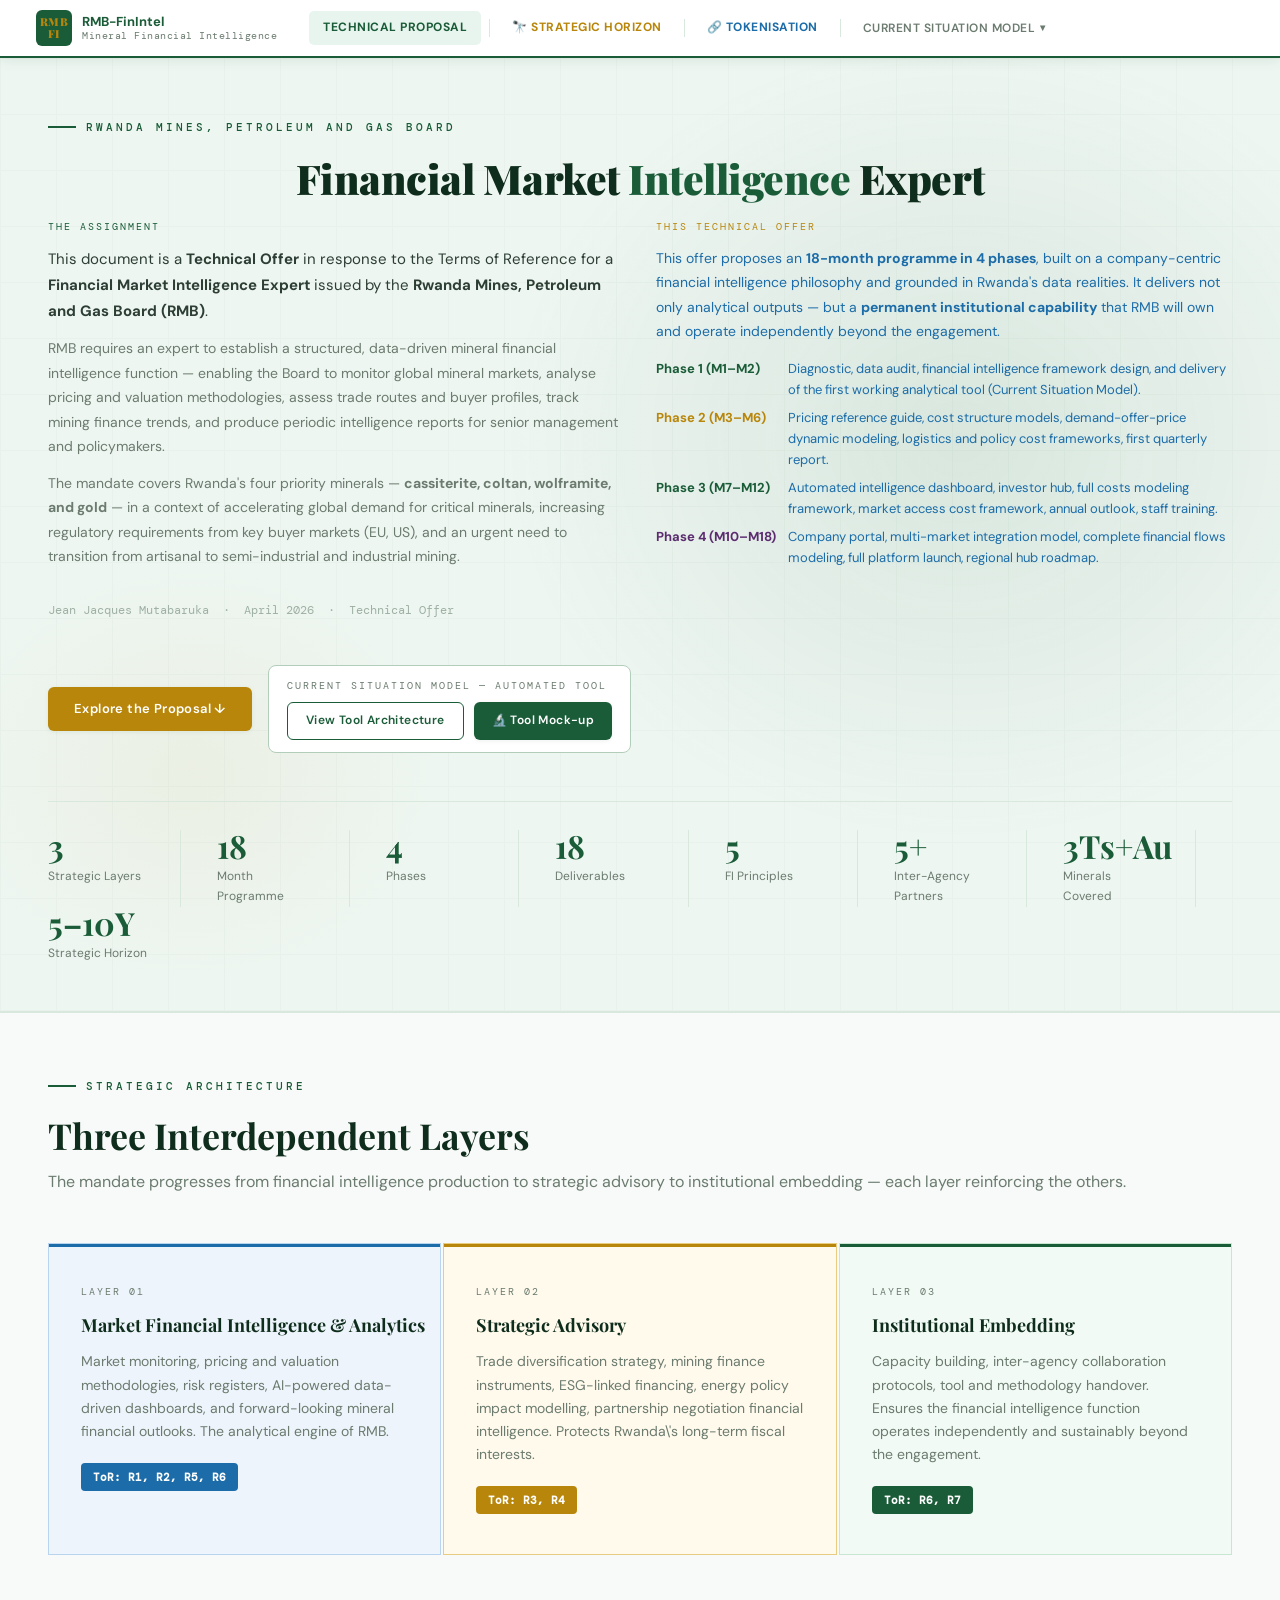
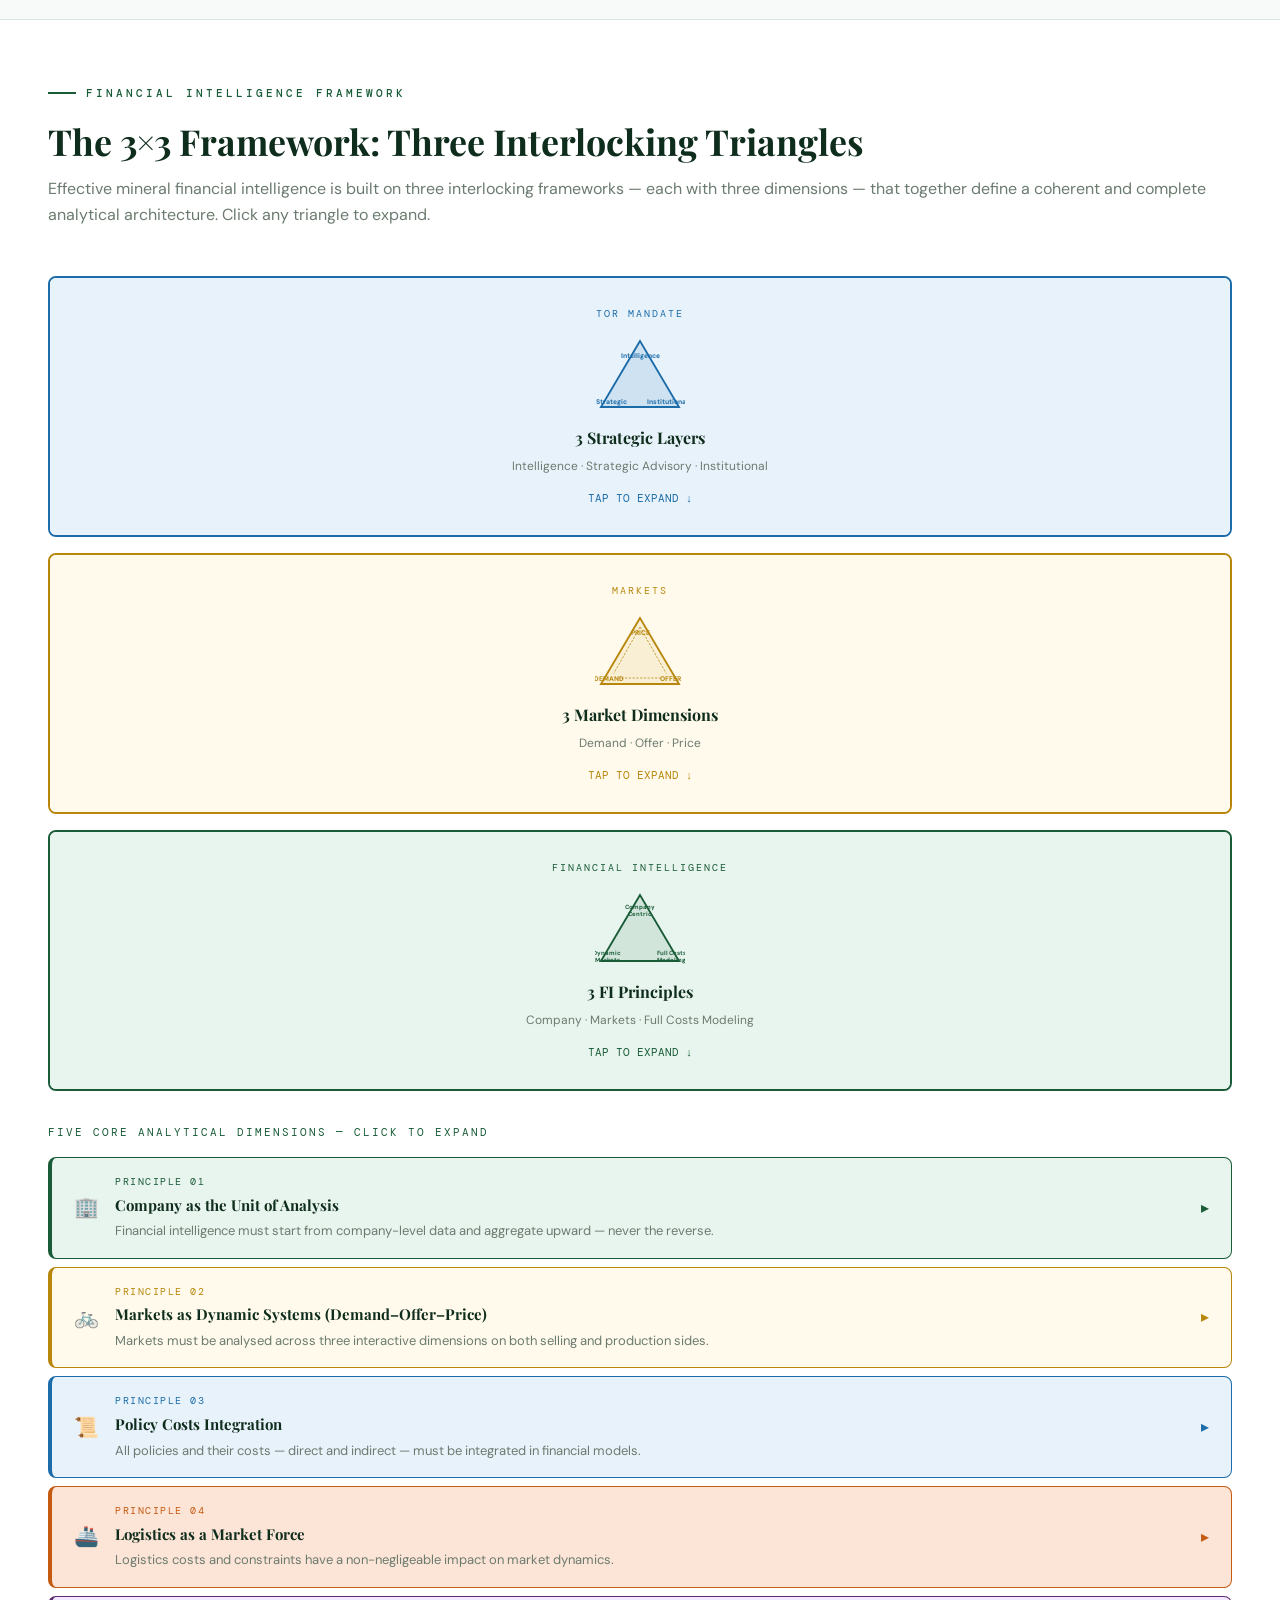
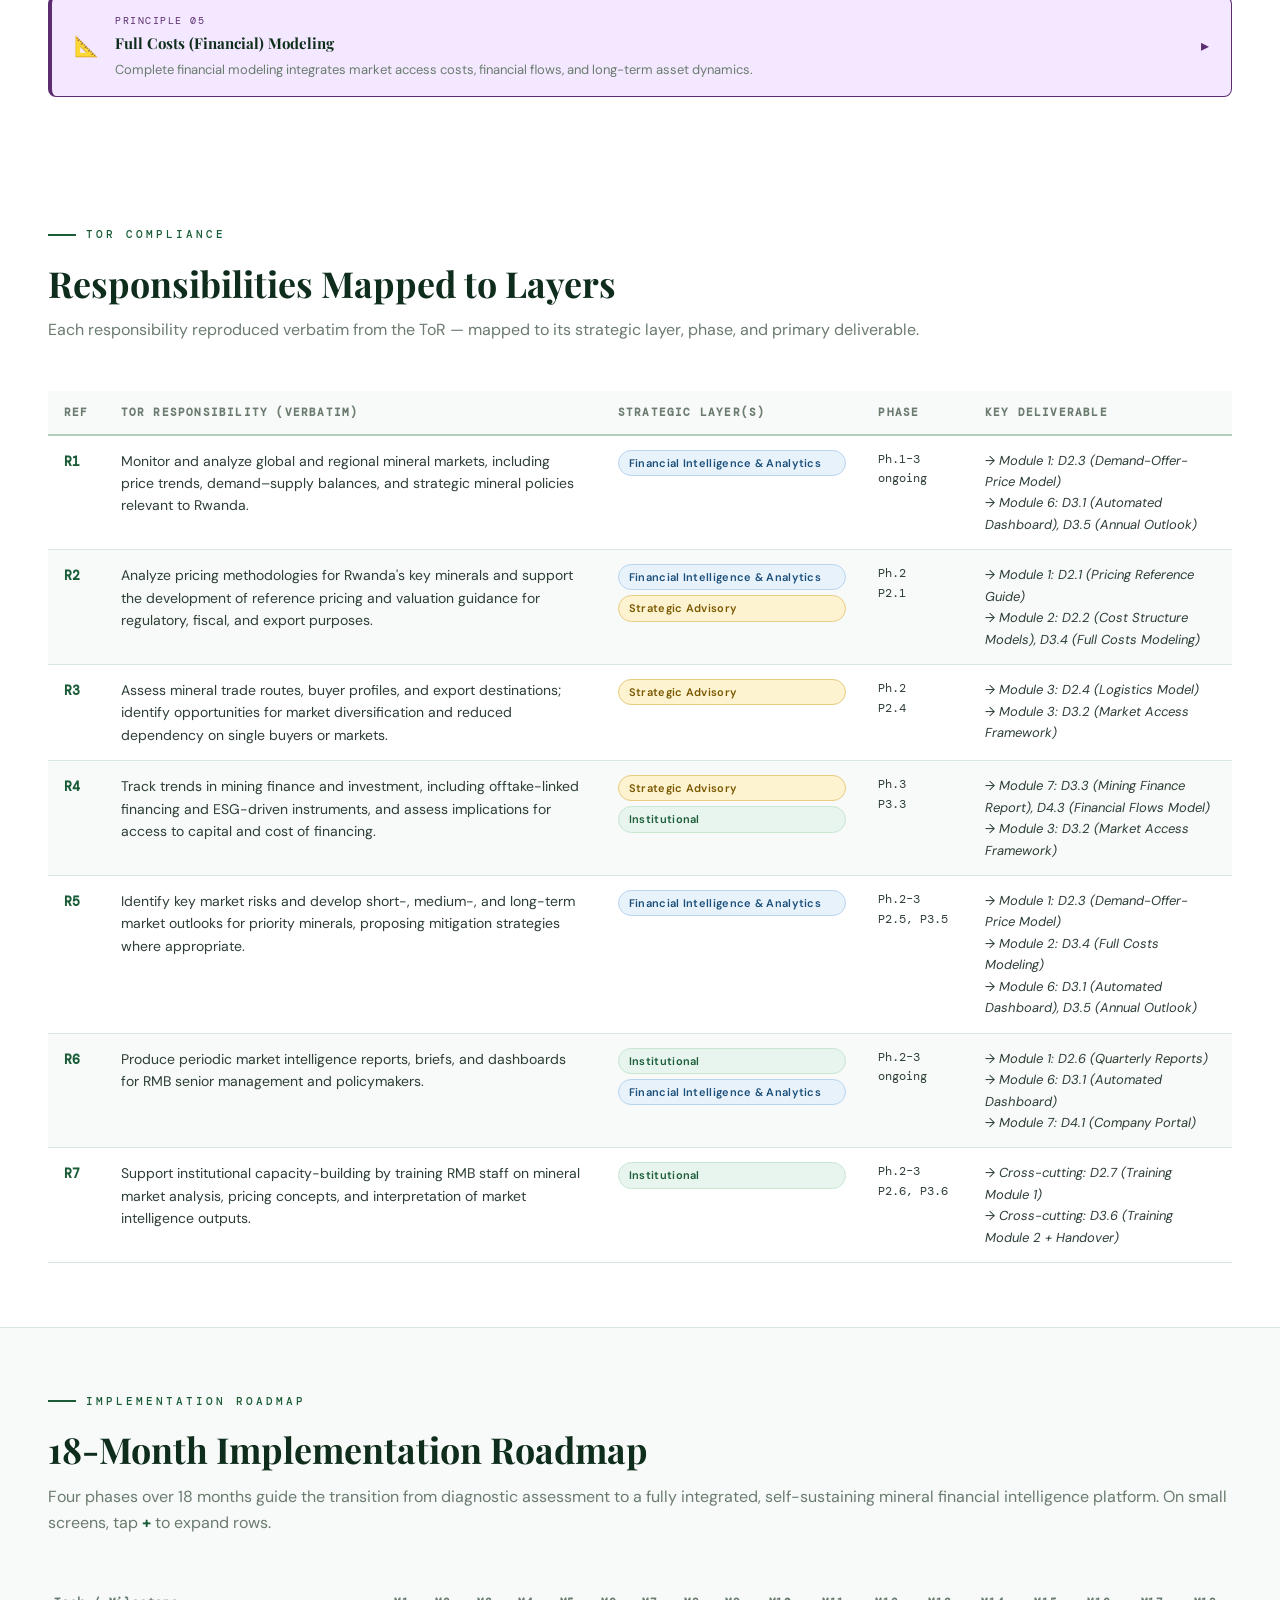
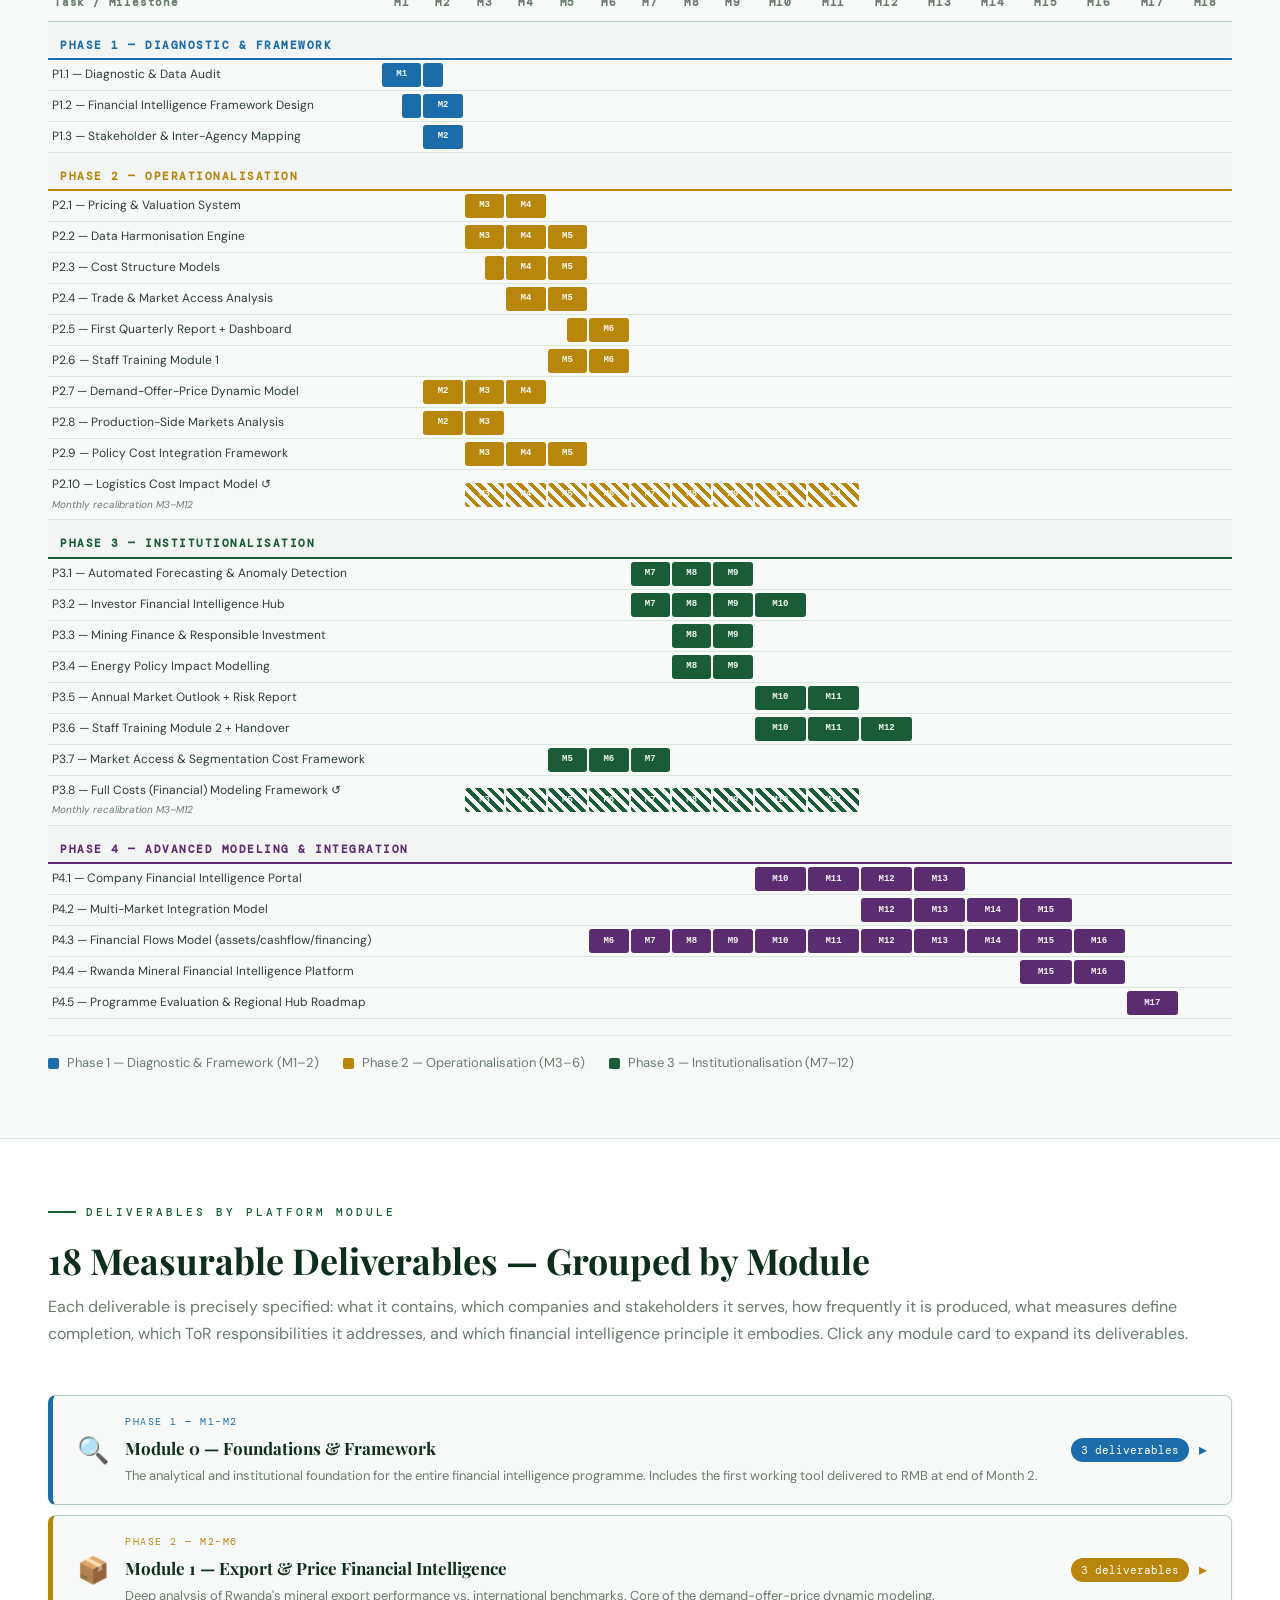
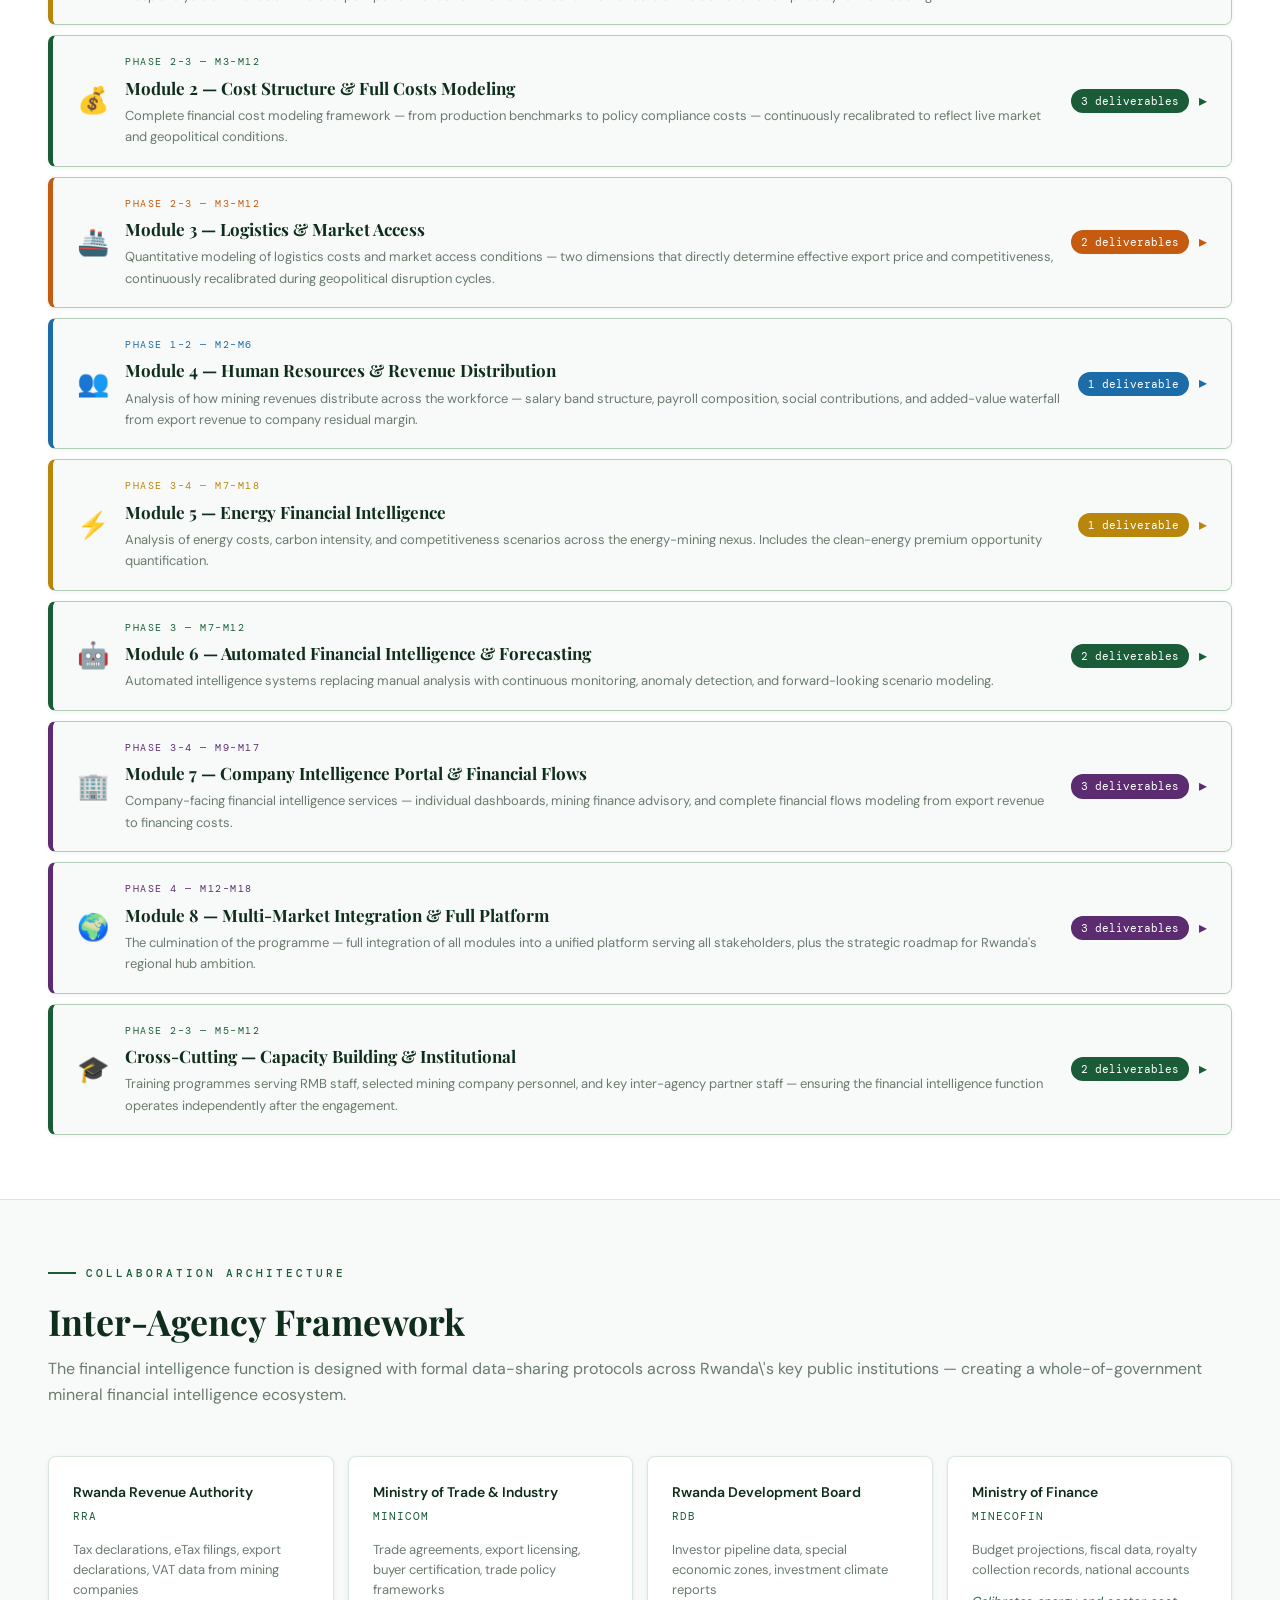
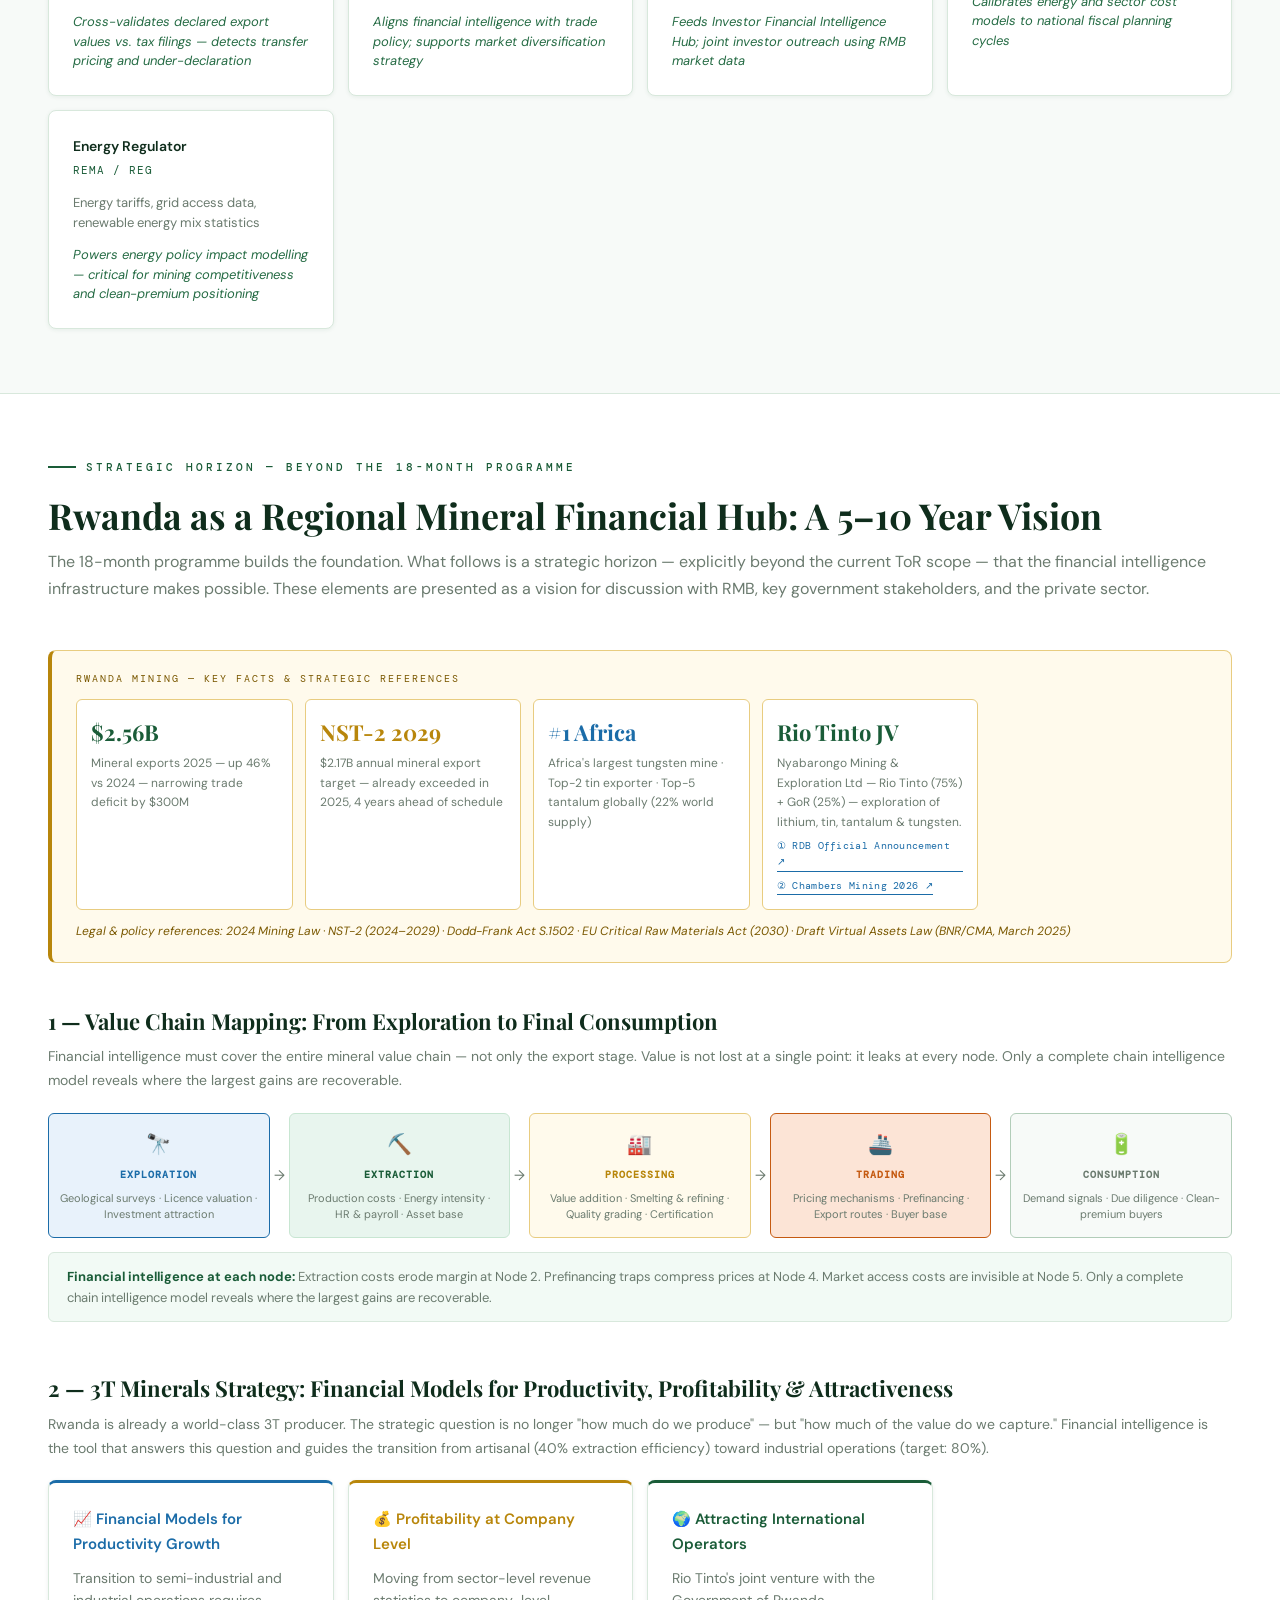
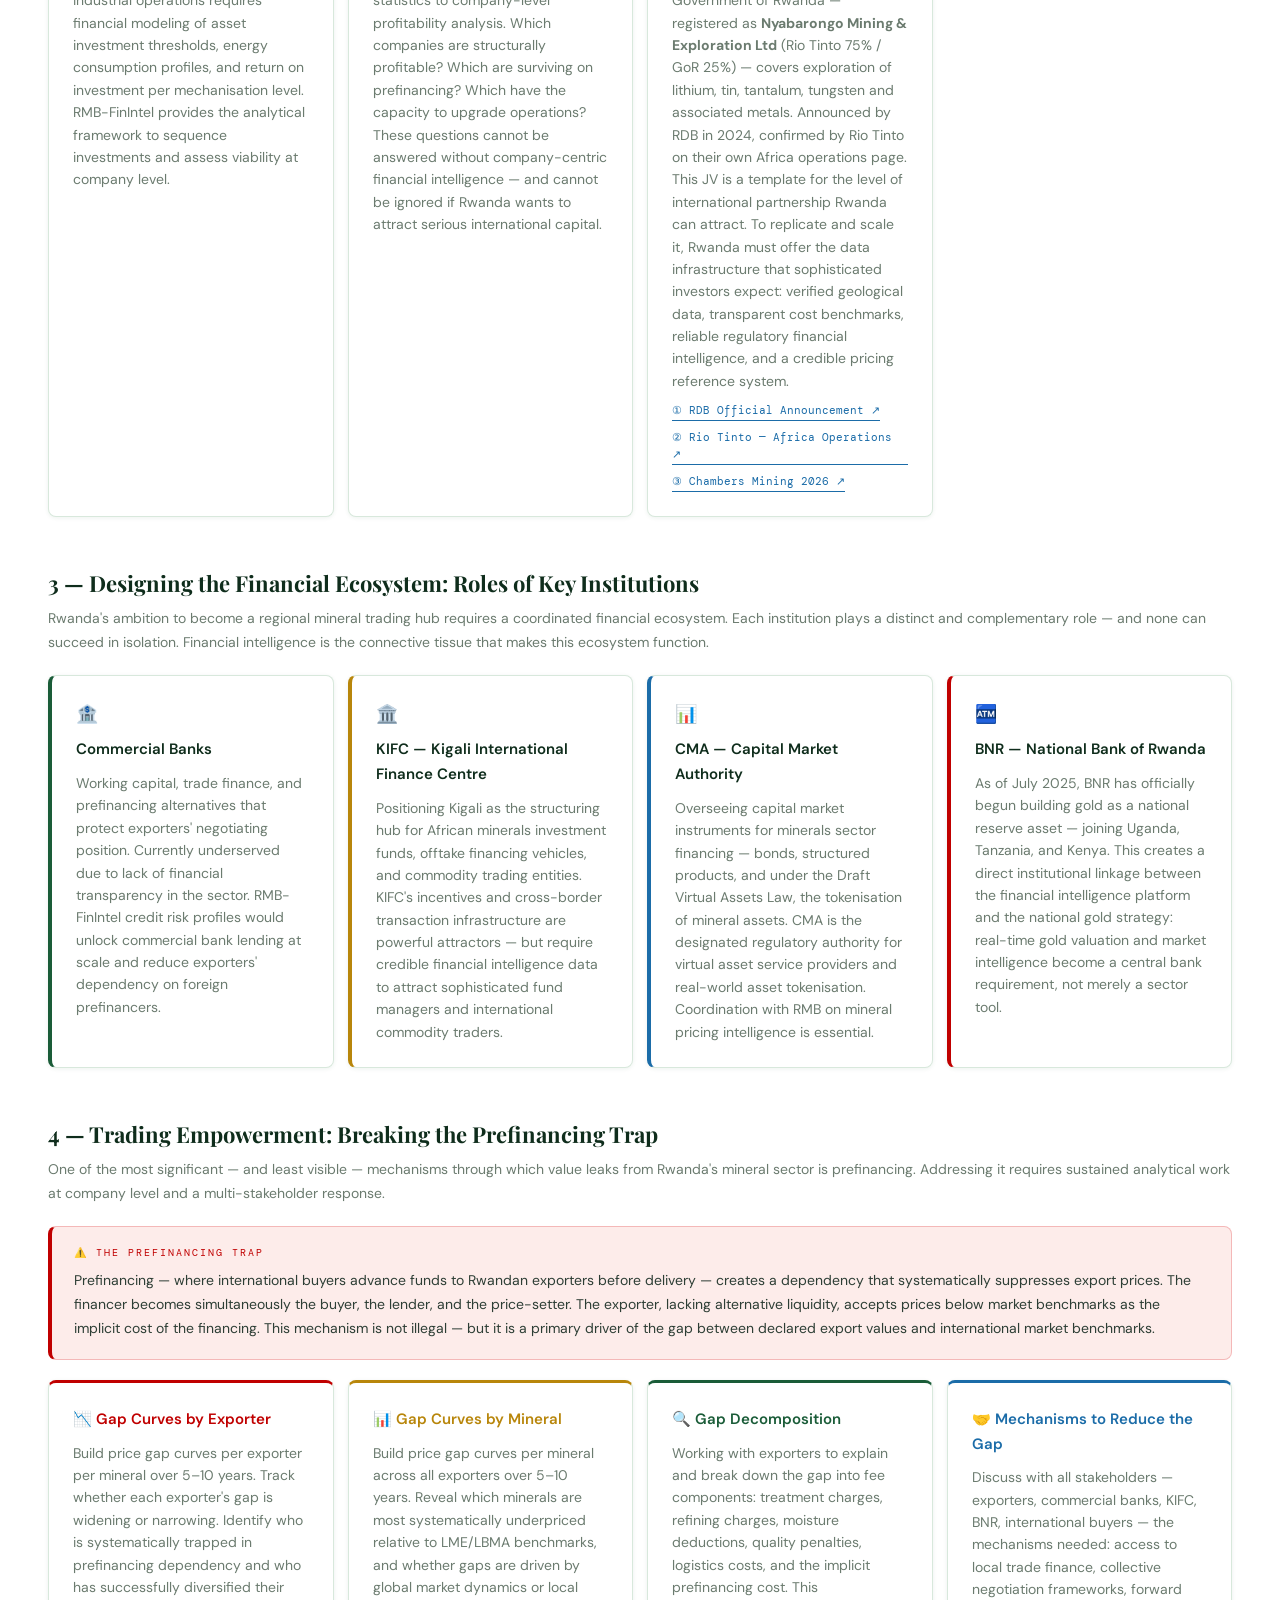
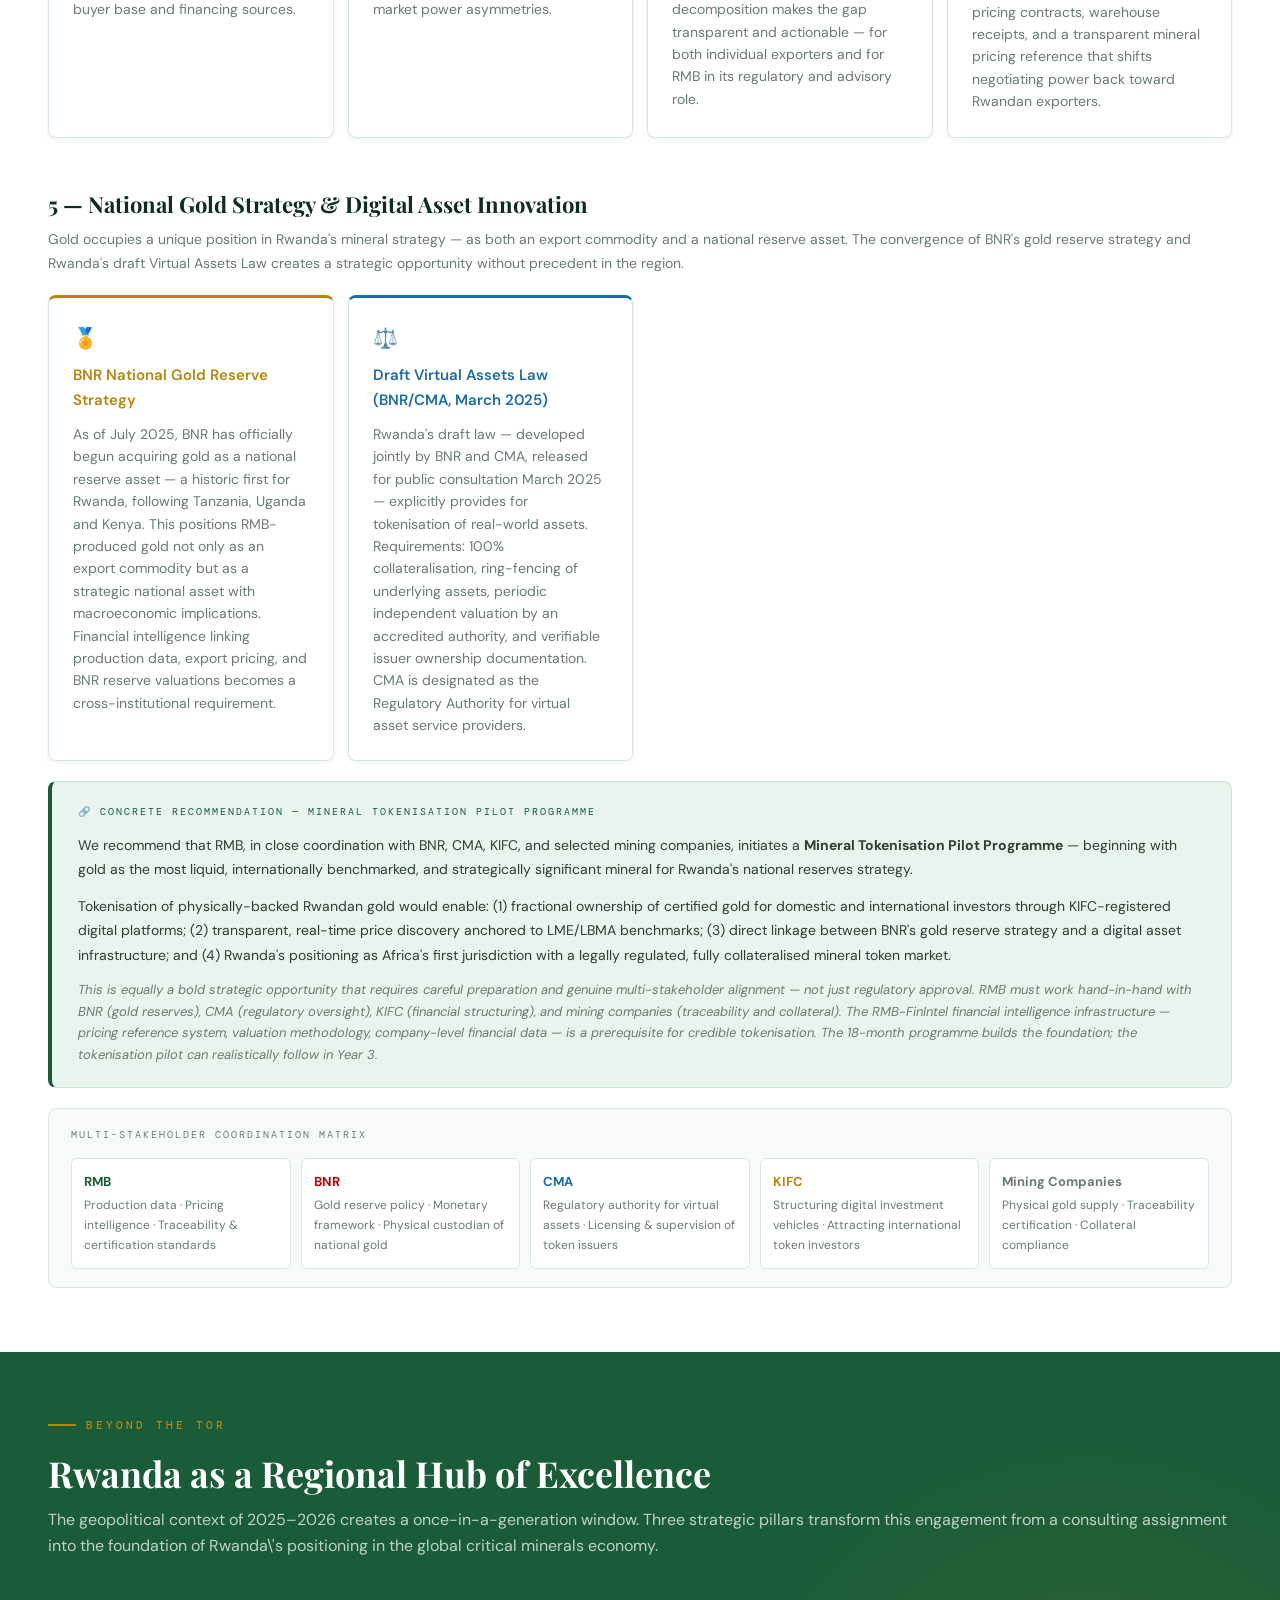
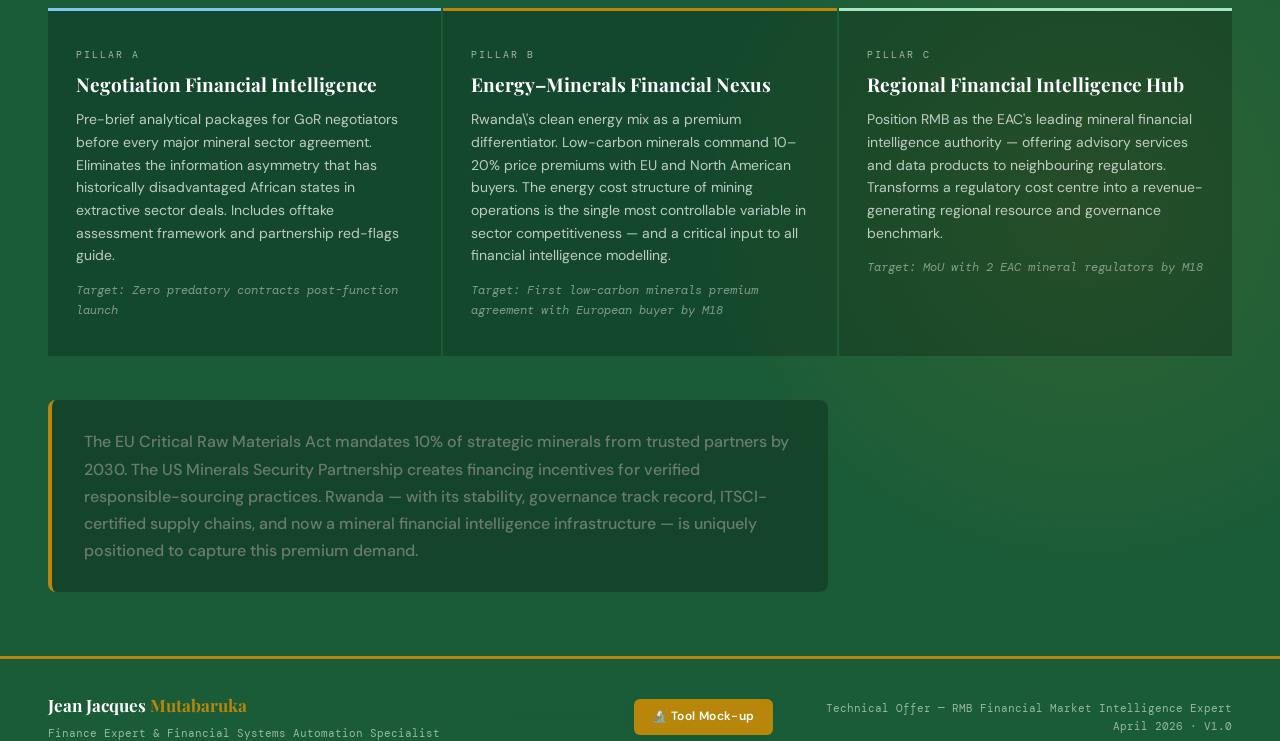
==== commit 43e87afb: "Add files via upload" ====
--- a/index.html
+++ b/index.html
@@ -483,7 +483,13 @@
       </div>
       <div style="background:#FFFFFF;border:1px solid #E8CC80;border-radius:6px;padding:14px">
         <div style="font-size:22px;font-weight:700;color:var(--g-deep);font-family:var(--font-d)">Rio Tinto JV</div>
-        <div style="font-size:12px;color:var(--text-muted);margin-top:3px">Nyabarongo Mining &amp; Exploration Ltd — Rio Tinto (75%) + GoR (25%) — lithium exploration anchor</div>
+        <div style="font-size:12px;color:var(--text-muted);margin-top:3px">
+          Nyabarongo Mining &amp; Exploration Ltd — Rio Tinto (75%) + GoR (25%) — exploration of lithium, tin, tantalum &amp; tungsten.
+          <div style="margin-top:5px;display:flex;flex-wrap:wrap;gap:6px">
+            <a href="https://rdb.rw/the-rwanda-development-board-announces-strategic-joint-venture-with-rio-tinto-for-mineral-exploration/" target="_blank" rel="noopener" style="font-size:10px;color:var(--blue);text-decoration:none;font-family:var(--font-m);letter-spacing:0.3px;border-bottom:1px solid var(--blue)">① RDB Official Announcement ↗</a>
+            <a href="https://practiceguides.chambers.com/practice-guides/mining-2026/rwanda" target="_blank" rel="noopener" style="font-size:10px;color:var(--blue);text-decoration:none;font-family:var(--font-m);letter-spacing:0.3px;border-bottom:1px solid var(--blue)">② Chambers Mining 2026 ↗</a>
+          </div>
+        </div>
       </div>
     </div>
     <div style="font-size:12px;color:#7A5800;font-style:italic">Legal &amp; policy references: 2024 Mining Law · NST-2 (2024–2029) · Dodd-Frank Act S.1502 · EU Critical Raw Materials Act (2030) · Draft Virtual Assets Law (BNR/CMA, March 2025)</div>
@@ -544,7 +550,14 @@
       </div>
       <div class="card" style="border-top:3px solid var(--g-deep)">
         <div class="card-title" style="color:var(--g-deep)">🌍 Attracting International Operators</div>
-        <div class="card-body">Rio Tinto's joint venture (75%/25% with GoR) at Nyabarongo Mining &amp; Exploration Ltd is a template. To attract more operators of this calibre, Rwanda must offer the data infrastructure that sophisticated investors expect: verified geological data, transparent cost benchmarks, reliable regulatory financial intelligence, and a credible pricing reference system.</div>
+        <div class="card-body">
+          Rio Tinto's joint venture with the Government of Rwanda — registered as <strong>Nyabarongo Mining &amp; Exploration Ltd</strong> (Rio Tinto 75% / GoR 25%) — covers exploration of lithium, tin, tantalum, tungsten and associated metals. Announced by RDB in 2024, confirmed by Rio Tinto on their own Africa operations page. This JV is a template for the level of international partnership Rwanda can attract. To replicate and scale it, Rwanda must offer the data infrastructure that sophisticated investors expect: verified geological data, transparent cost benchmarks, reliable regulatory financial intelligence, and a credible pricing reference system.
+          <div style="margin-top:10px;display:flex;flex-wrap:wrap;gap:8px">
+            <a href="https://rdb.rw/the-rwanda-development-board-announces-strategic-joint-venture-with-rio-tinto-for-mineral-exploration/" target="_blank" rel="noopener" style="font-size:11px;color:var(--blue);text-decoration:none;font-family:var(--font-m);border-bottom:1px solid var(--blue)">① RDB Official Announcement ↗</a>
+            <a href="https://www.riotinto.com/en/operations/africa" target="_blank" rel="noopener" style="font-size:11px;color:var(--blue);text-decoration:none;font-family:var(--font-m);border-bottom:1px solid var(--blue)">② Rio Tinto — Africa Operations ↗</a>
+            <a href="https://practiceguides.chambers.com/practice-guides/mining-2026/rwanda" target="_blank" rel="noopener" style="font-size:11px;color:var(--blue);text-decoration:none;font-family:var(--font-m);border-bottom:1px solid var(--blue)">③ Chambers Mining 2026 ↗</a>
+          </div>
+        </div>
       </div>
     </div>
   </div>
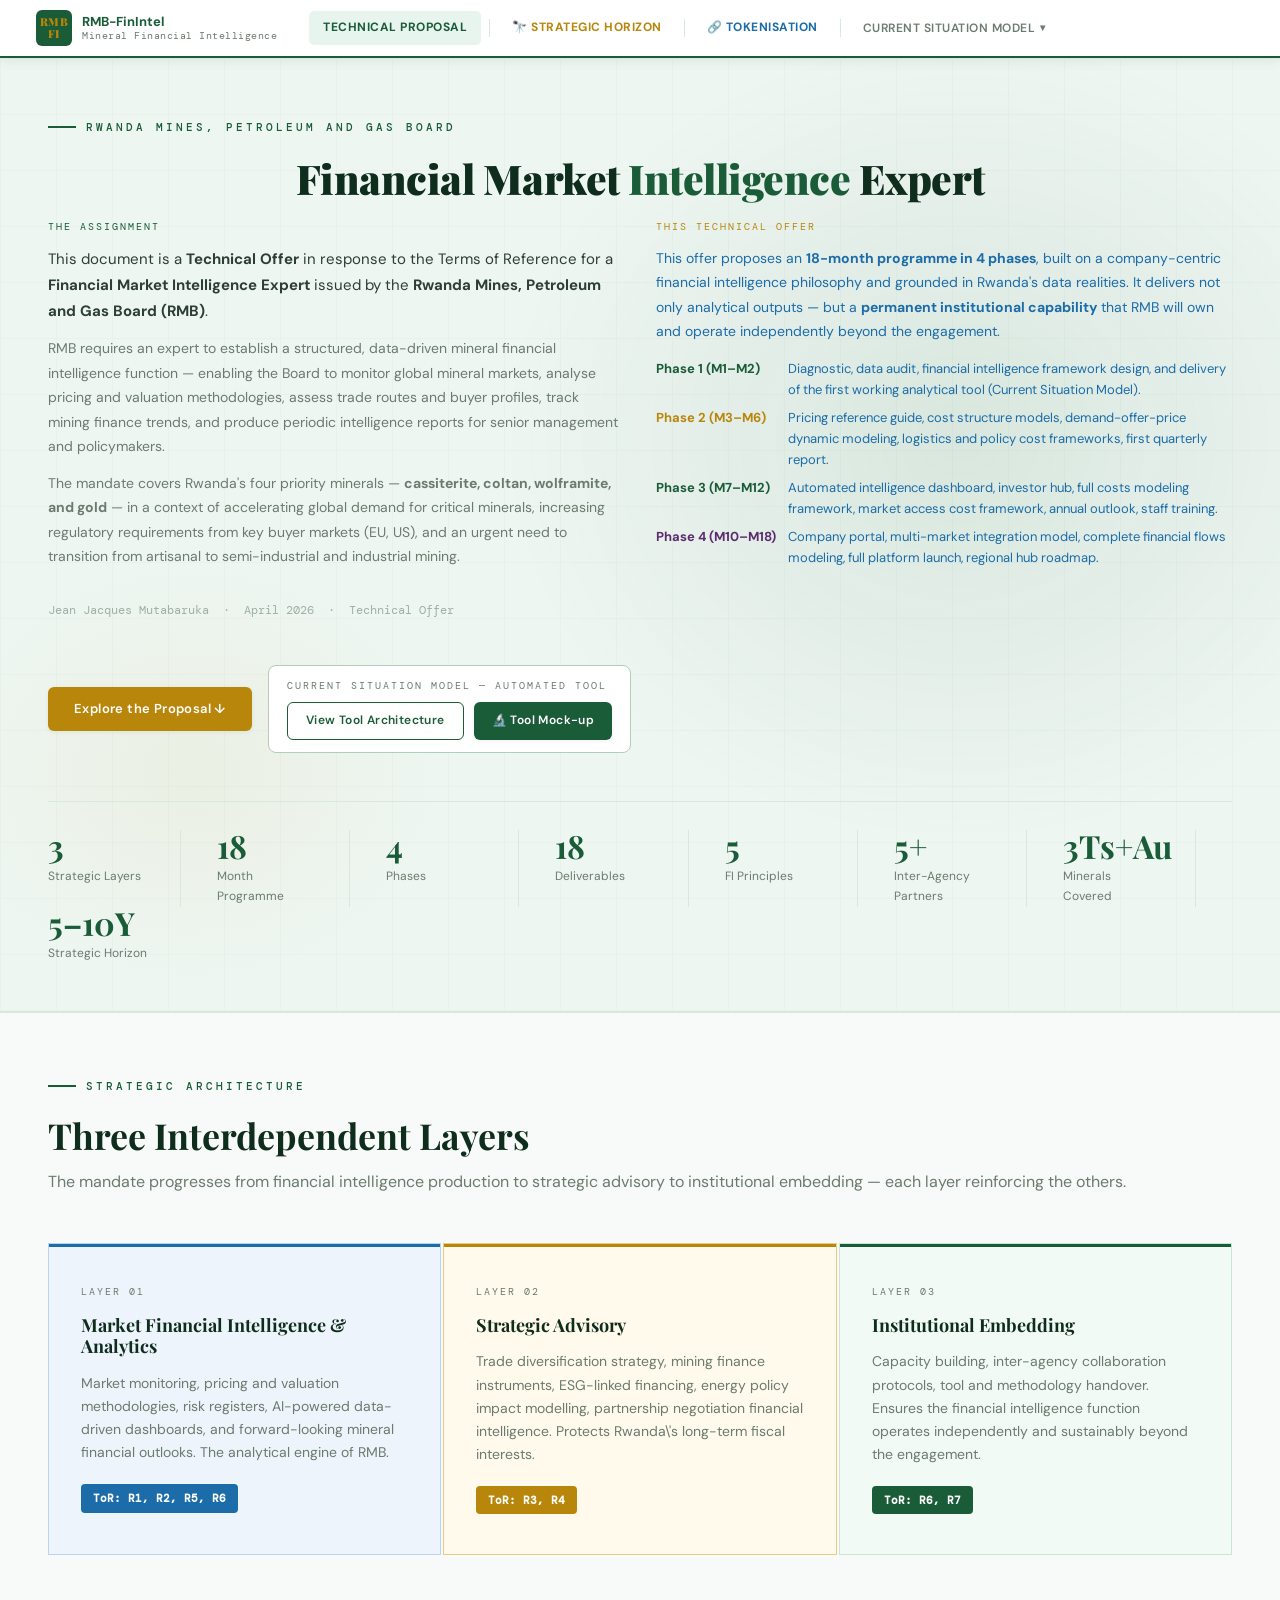
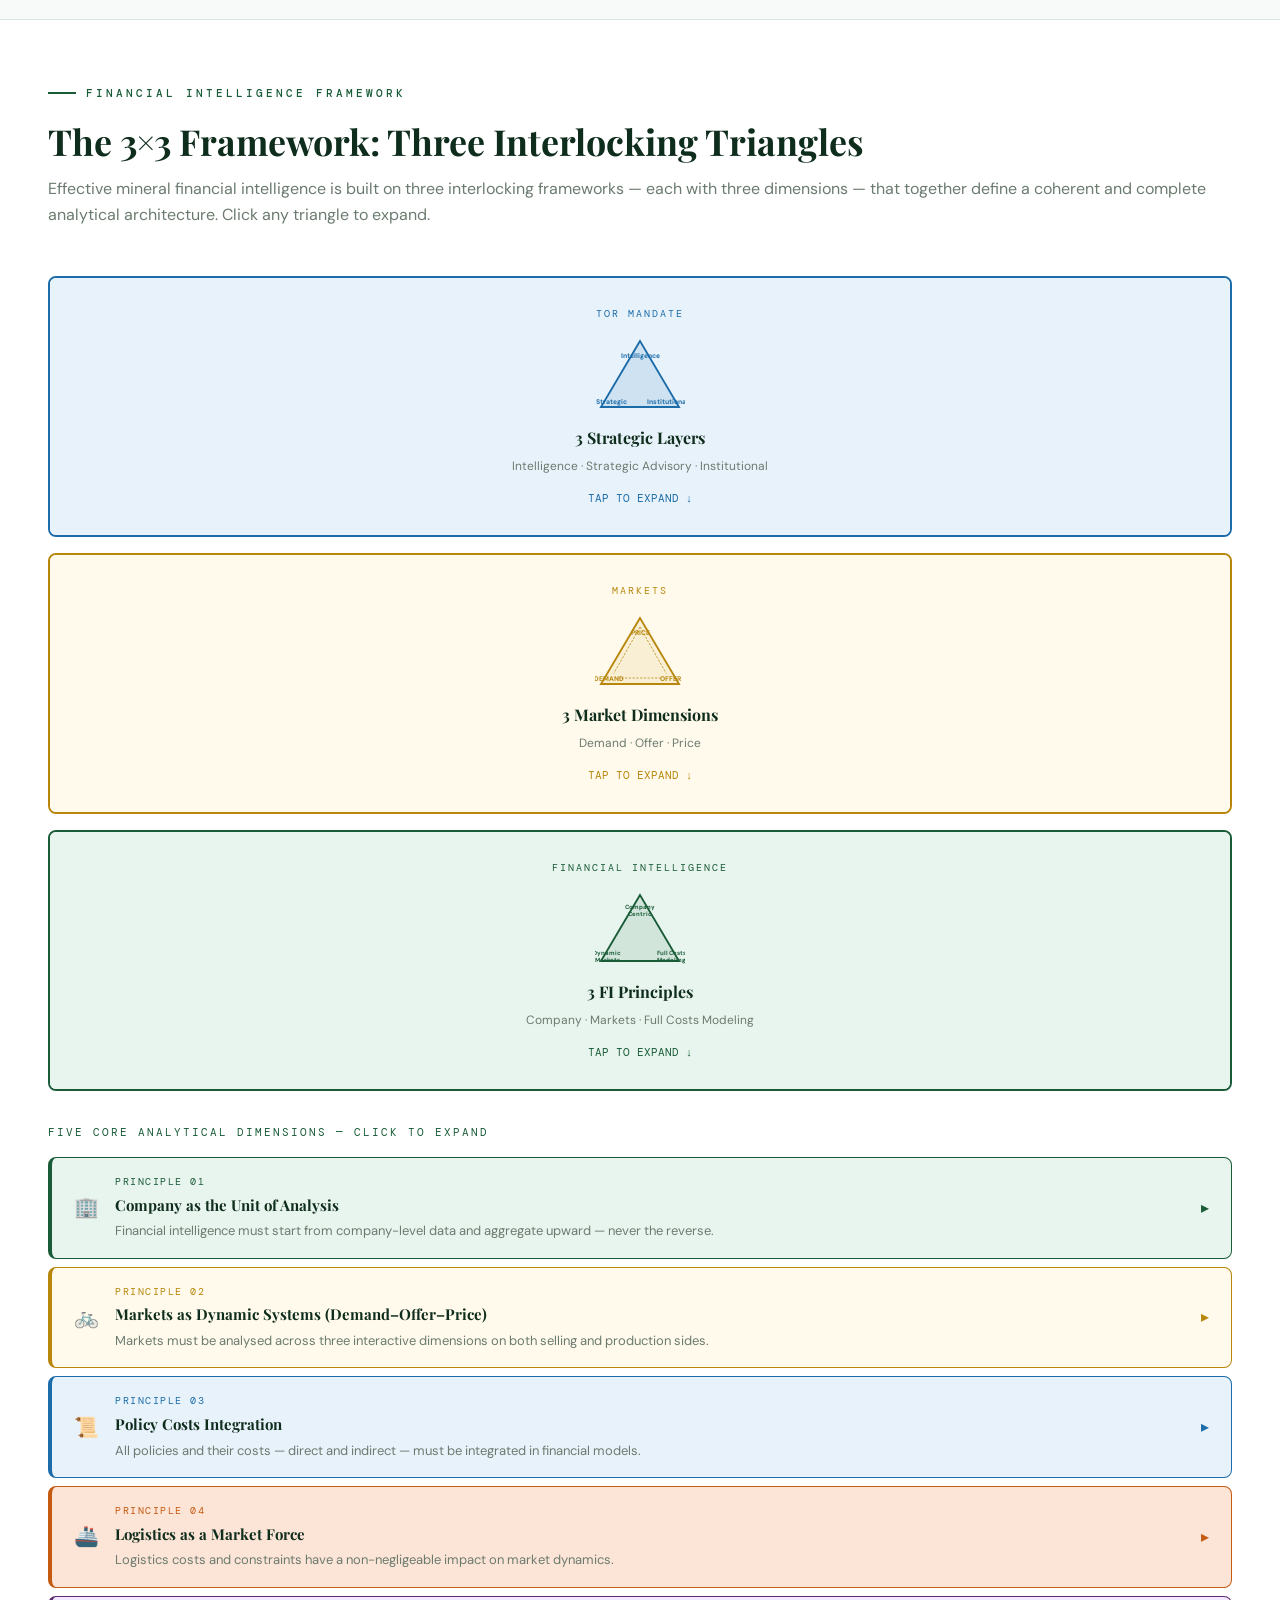
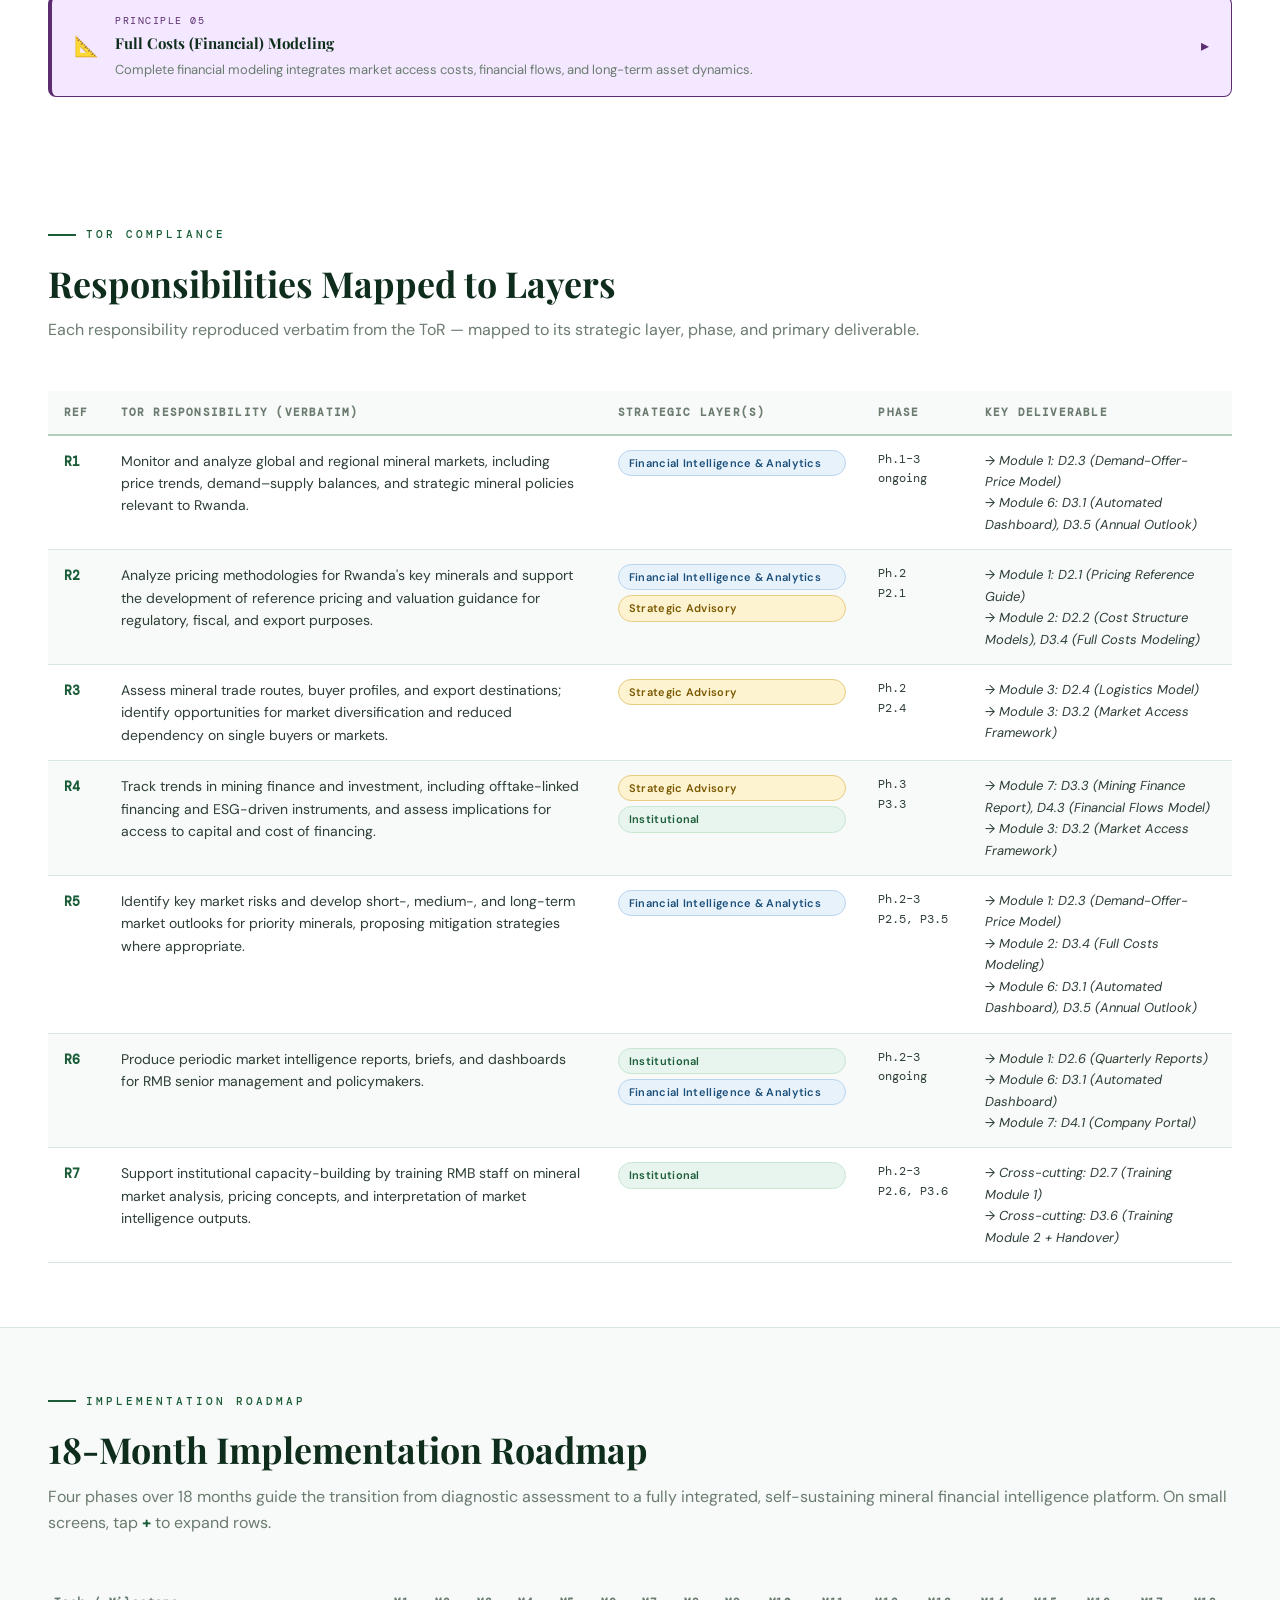
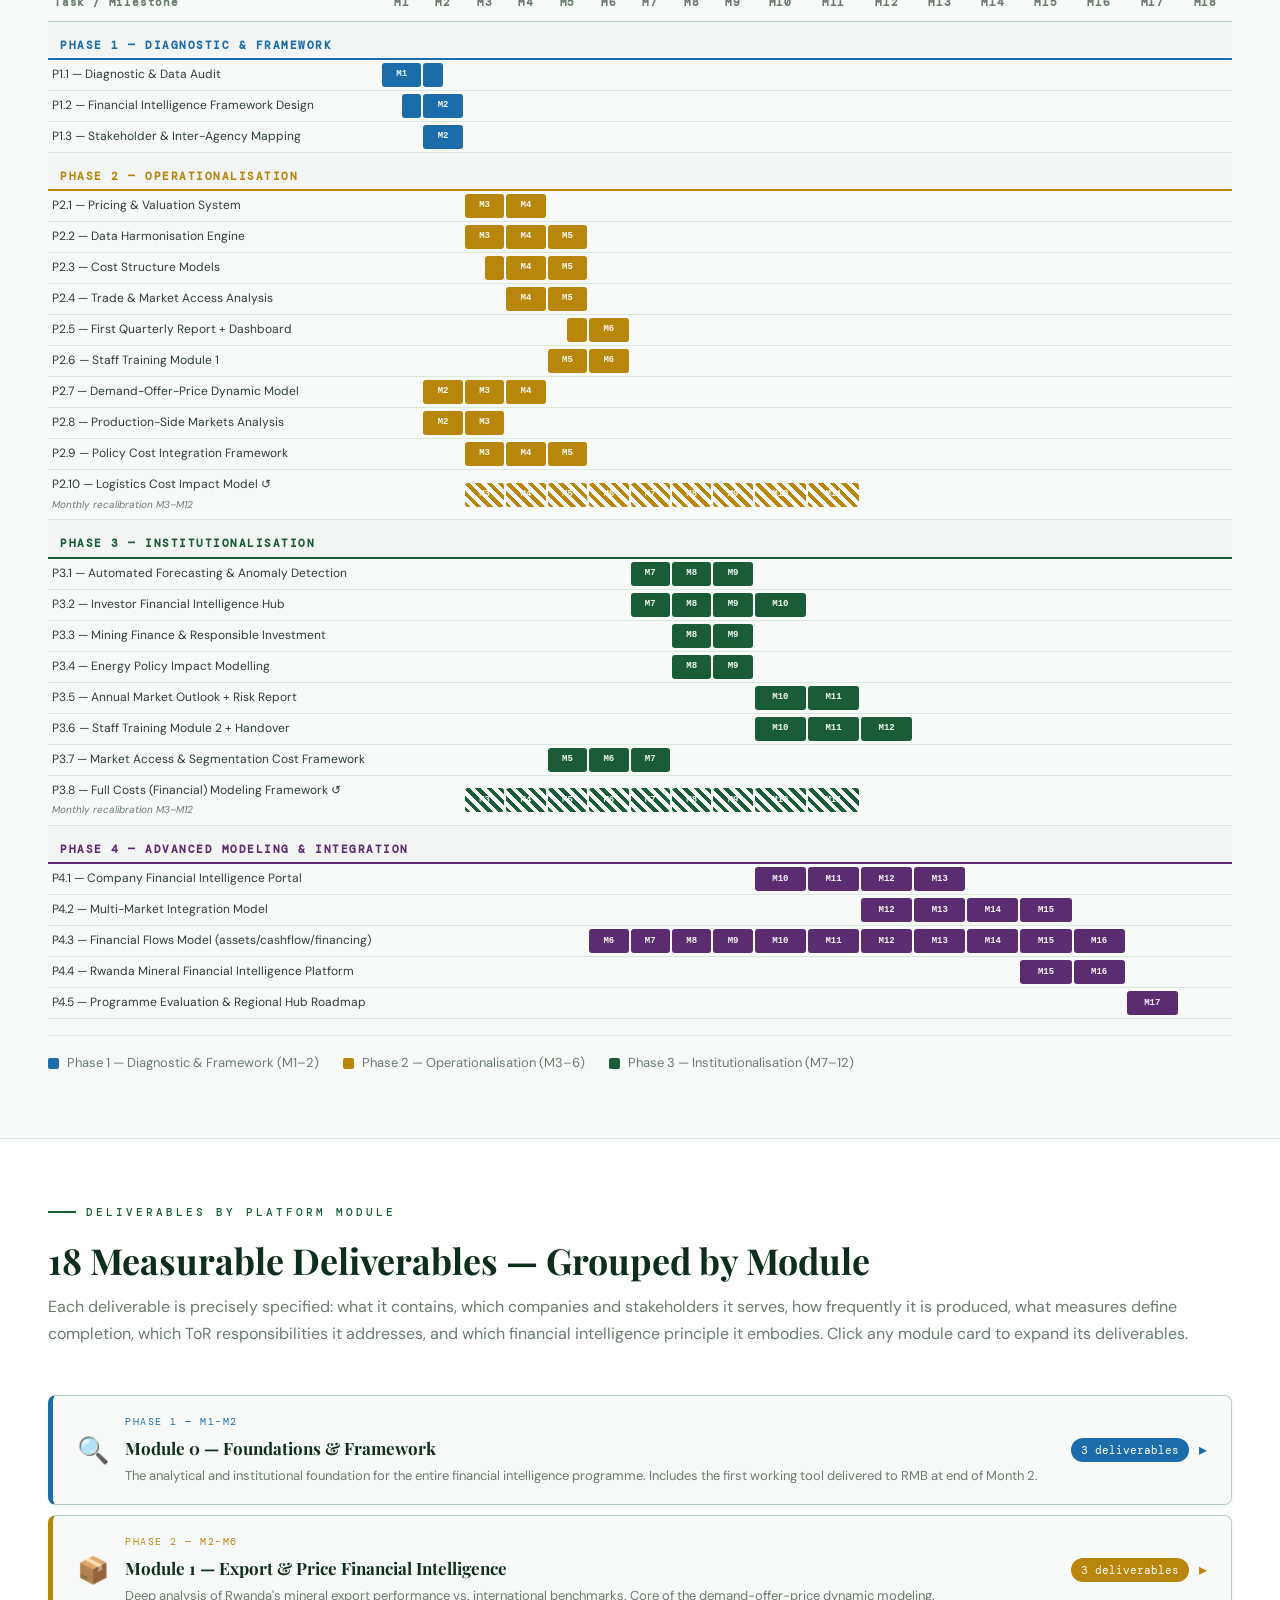
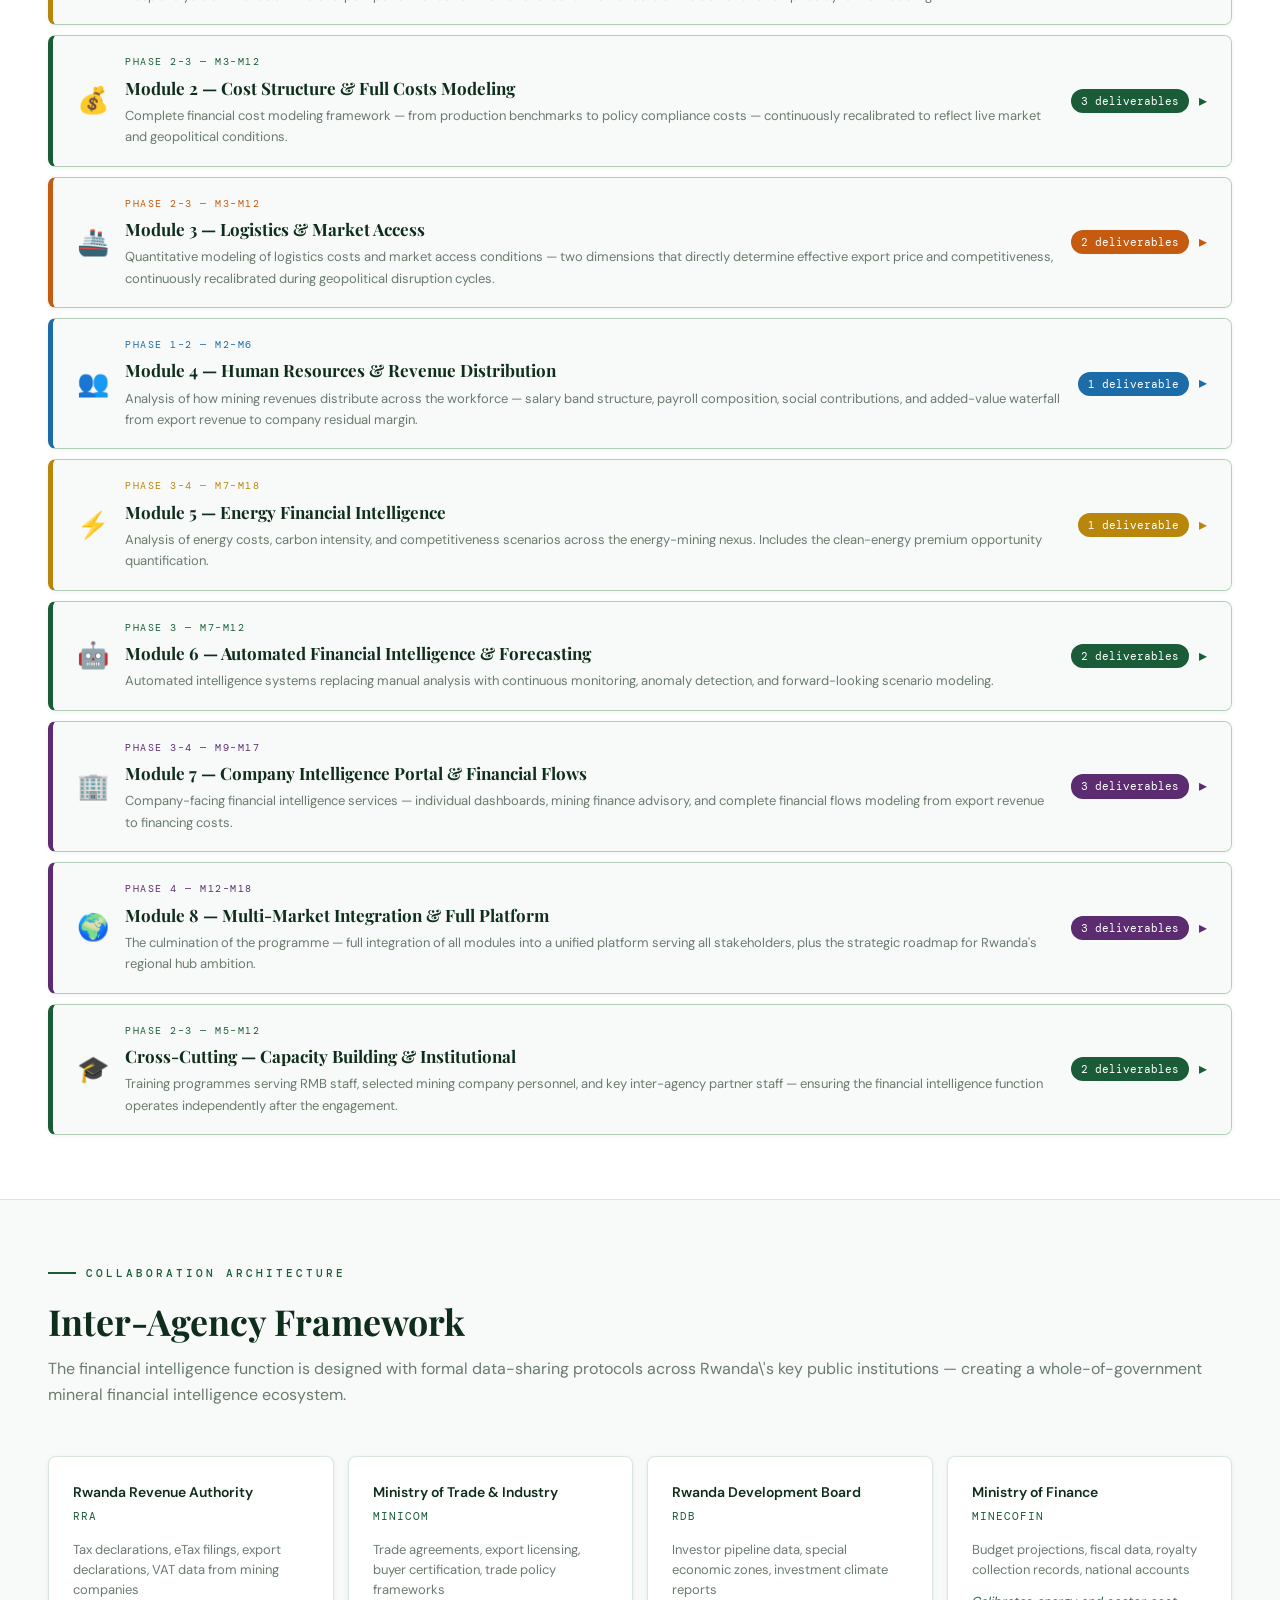
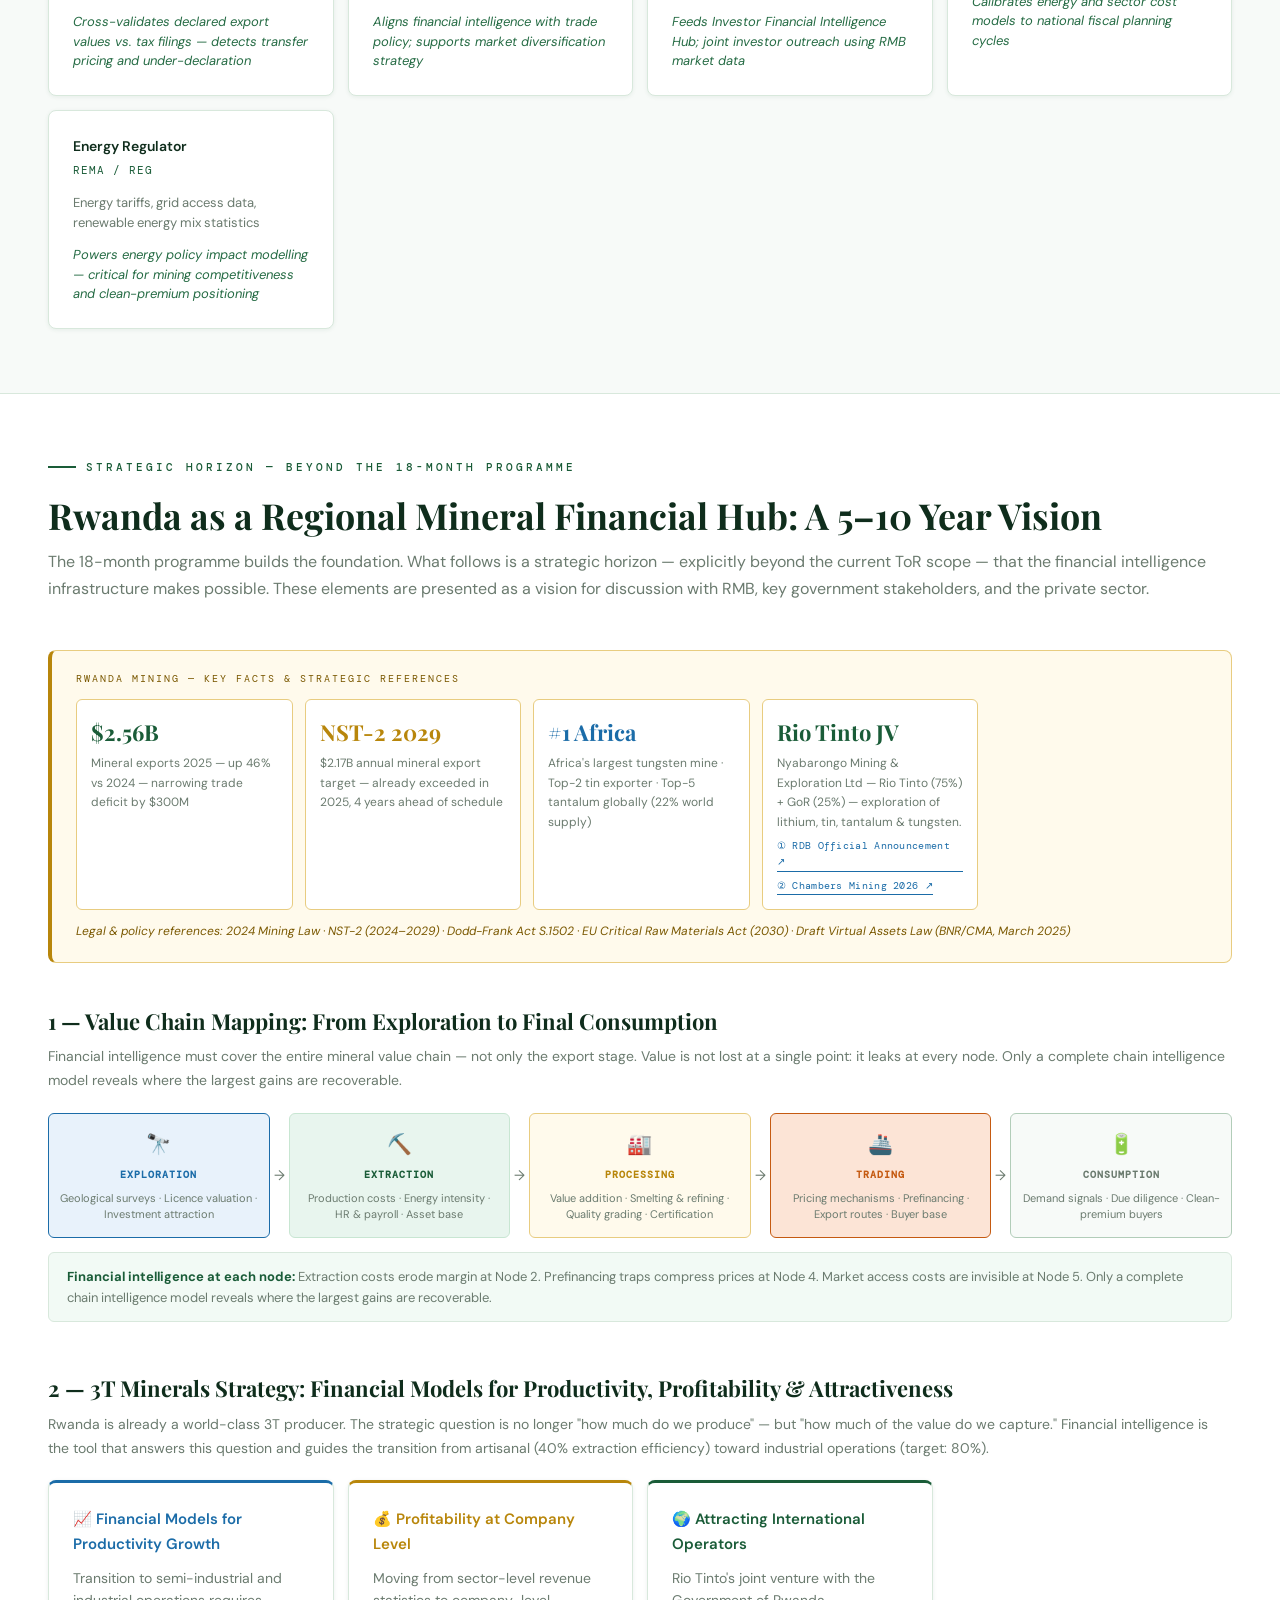
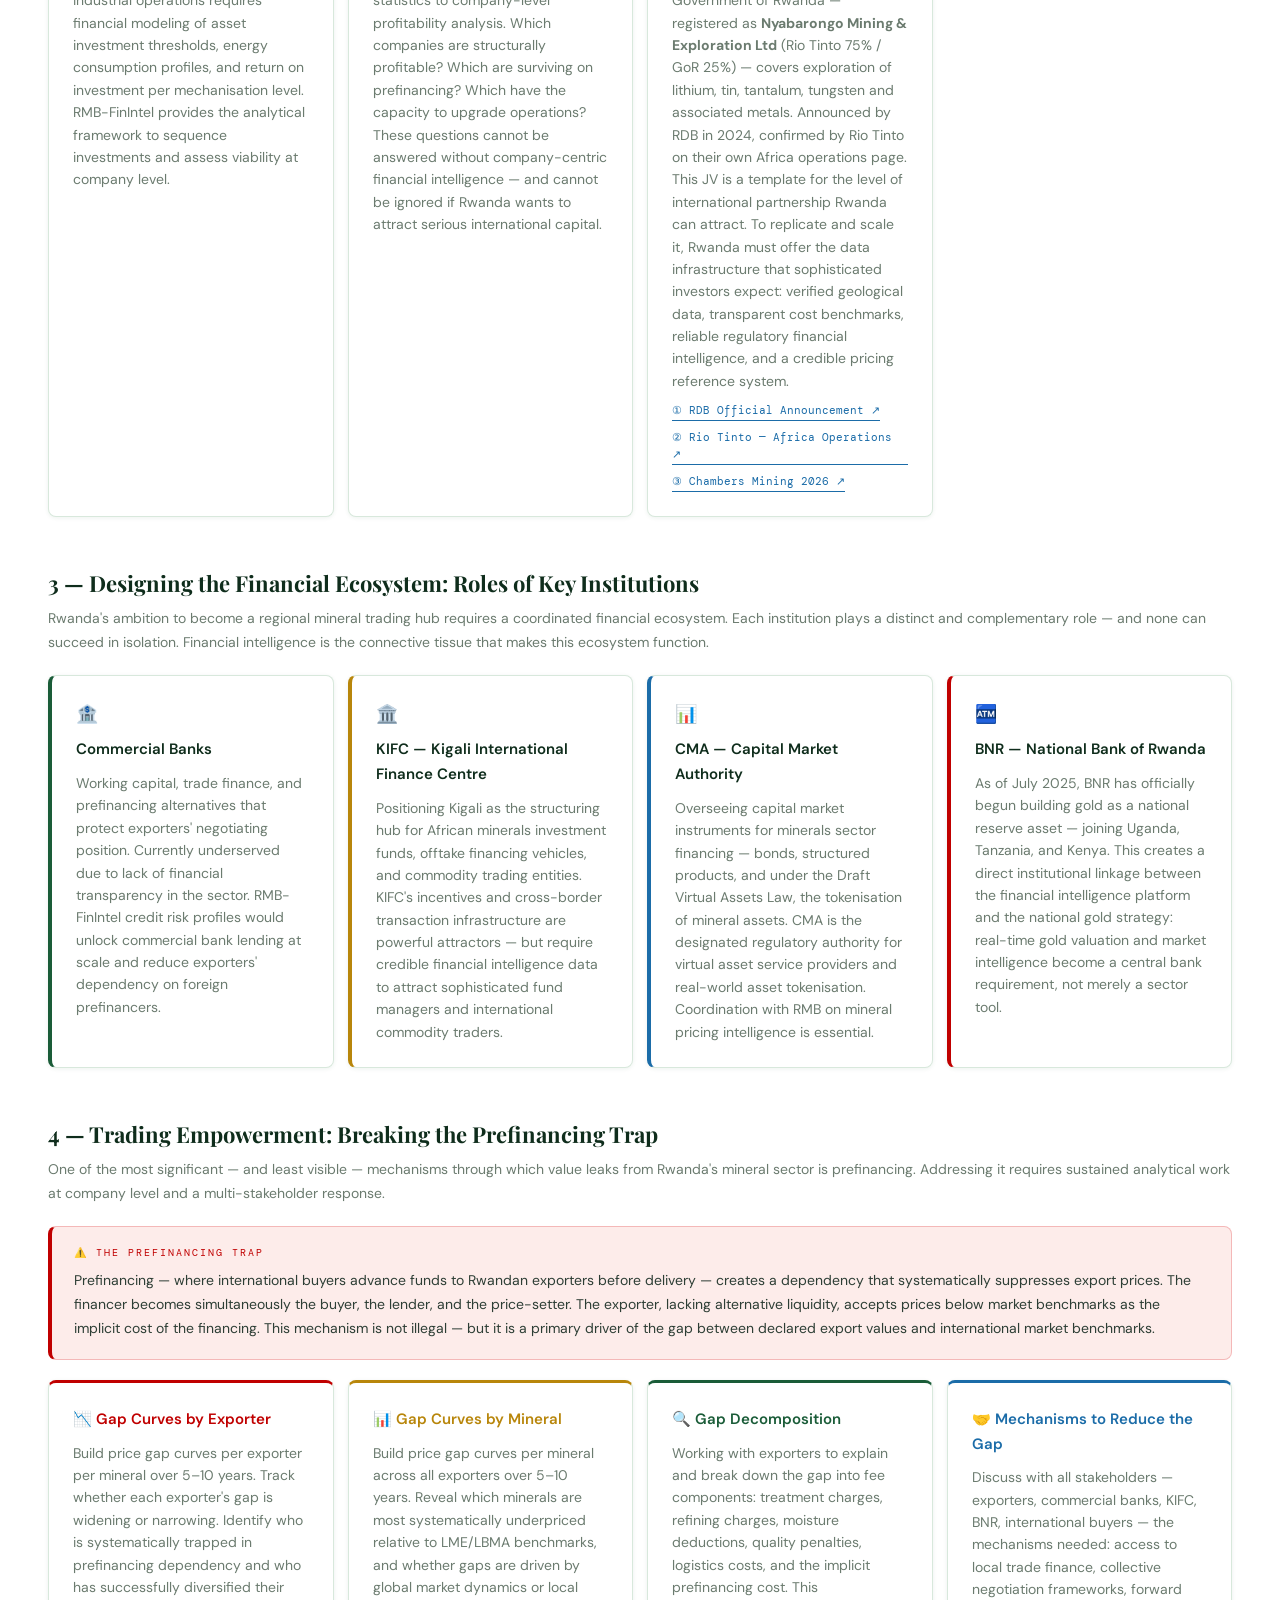
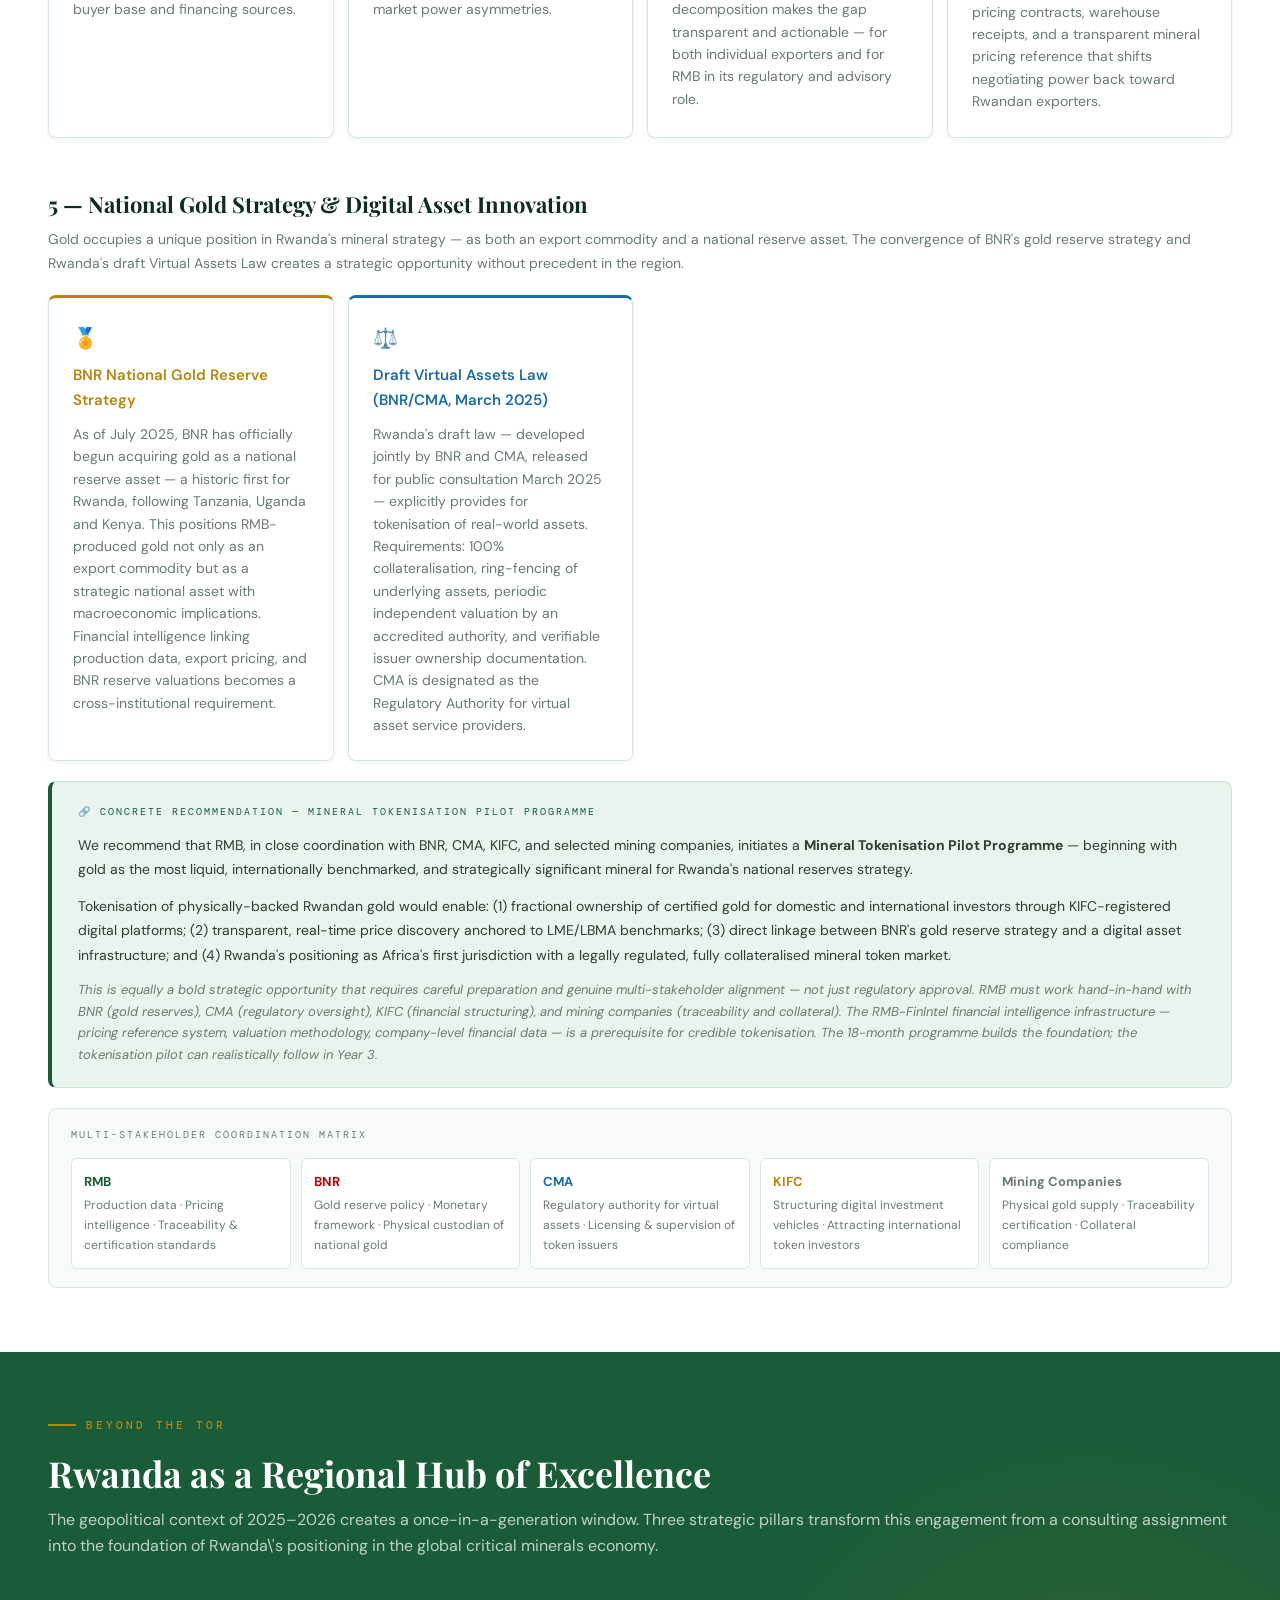
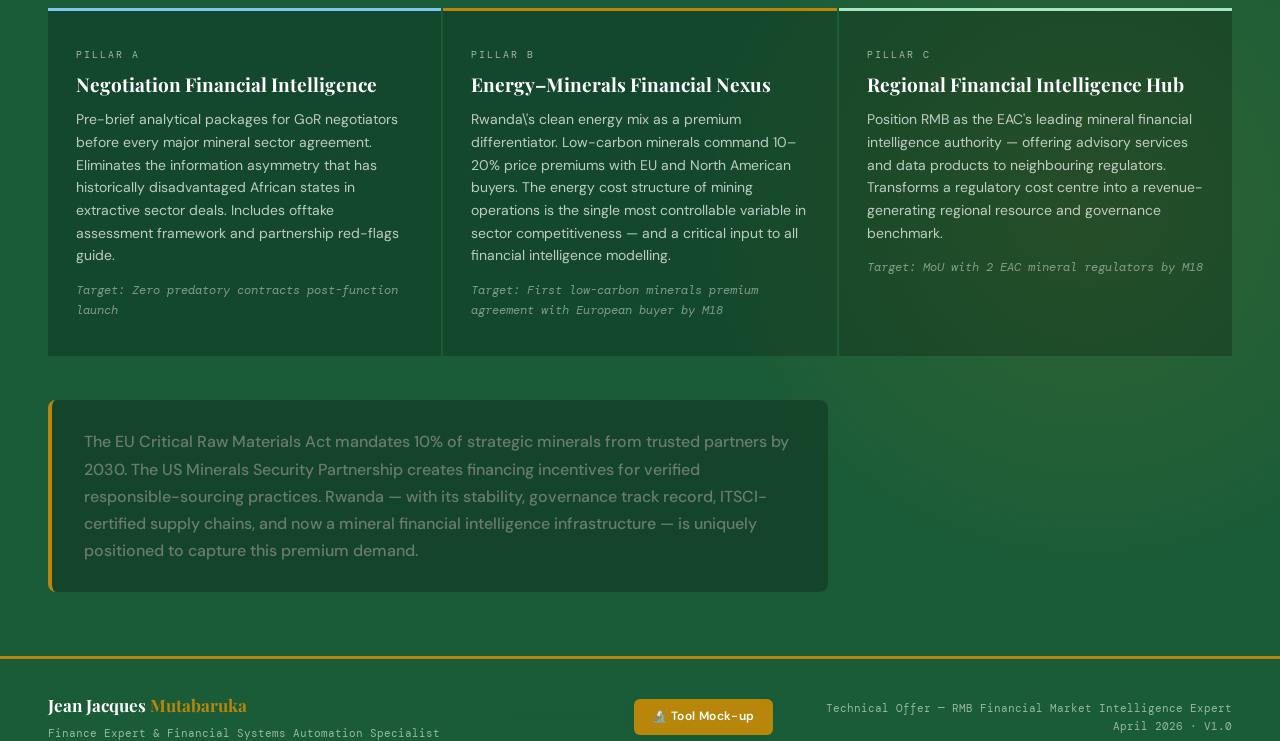
==== commit e2705d7b: "Add files via upload" ====
--- a/index.html
+++ b/index.html
@@ -15,7 +15,7 @@
 .lc-2 { background: rgba(200,150,10,0.08); } .lc-2::after { background: var(--gold); }
 .lc-3 { background: rgba(26,92,56,0.14); } .lc-3::after { background: var(--g-deep); }
 .layer-num { font-family: var(--font-m); font-size: 10px; letter-spacing: 2px; text-transform: uppercase; color: rgba(255,255,255,0.4); margin-bottom: 14px; }
-.layer-name { font-family: var(--font-d); font-size: 18px; font-weight: 700; margin-bottom: 14px; line-height: 1.2; white-space: nowrap; }
+.layer-name { font-family: var(--font-d); font-size: 18px; font-weight: 700; margin-bottom: 14px; line-height: 1.2; white-space: normal; }
 .layer-desc { font-size: 14px; color: rgba(255,255,255,0.6); line-height: 1.65; margin-bottom: 20px; }
 .layer-refs { font-family: var(--font-m); font-size: 11px; padding: 5px 12px; border-radius: 4px; display: inline-block; }
 .lc-1 .layer-refs { background: #1B6CA8; color: #FFFFFF; font-weight: 600; }
@@ -53,7 +53,33 @@
   .phase-row-label { display: block; margin-bottom: 2px; }
 }
 
-/* Gantt */
+
+/* ── MOBILE OVERFLOW FIXES ── */
+@media (max-width:768px) {
+  /* Wrap any wide content */
+  .gantt-wrap, .data-table-wrap, [style*="min-width:820px"] { overflow-x: auto !important; max-width: 100vw; }
+  /* Hero 2-col grid phase labels */
+  .phase-grid, [class*="phase"] { grid-template-columns: 1fr !important; }
+  /* Hero button group wraps */
+  .hero .fade-up.au-5 { flex-wrap: wrap !important; }
+  /* Prevent any inline style from causing overflow */
+  .hero-content, .hero { max-width: 100vw; overflow-x: hidden; }
+  /* Value chain nodes wrap */
+  [style*="min-width:110px"] { min-width: 80px !important; }
+}
+
+
+    /* Global mobile overflow guard */
+    @media (max-width:860px) {
+      html, body { overflow-x: hidden !important; max-width: 100vw !important; }
+      * { max-width: 100% !important; box-sizing: border-box; }
+      table { display: block; overflow-x: auto; }
+      [style*="white-space:nowrap"] { white-space: normal !important; }
+      [style*="grid-template-columns:1fr 1fr"] { grid-template-columns: 1fr !important; }
+      [style*="min-width:820px"] { min-width: unset !important; }
+    }
+
+    /* Gantt */
 .gantt-wrap { overflow-x: auto; }
 .gantt { min-width: 820px; width: 100%; border-collapse: collapse; }
 .gantt th { padding: 9px 6px; font-size: 11px; font-family: var(--font-m); letter-spacing: 0.8px; color: rgba(255,255,255,0.4); border-bottom: 1px solid rgba(255,255,255,0.08); text-align: center; }
@@ -166,7 +192,59 @@
       </div>
     </div>
   </div>
+  <!-- Hamburger button (mobile only) -->
+  <button class="nav-hamburger" id="nav-hbg" aria-label="Menu" onclick="toggleMobileNav()">
+    <span></span><span></span><span></span>
+  </button>
 </nav>
+
+<!-- Mobile nav panel -->
+<div class="nav-mobile-panel" id="nav-mobile">
+  <a href="index.html">Technical Proposal</a>
+  <span class="mob-section-label">Strategic Horizon</span>
+  <a href="index.html#strategic-horizon">🔭 Strategic Horizon</a>
+  <a href="tokenisation.html">🔗 Mineral Tokenisation</a>
+  <a href="financing-models.html">🏦 Financing Models</a>
+  <span class="mob-section-label">Current Situation Model</span>
+  <a href="architecture.html">🏗 Architecture</a>
+  <a href="energy.html">⚡ Energy Component</a>
+  <a href="demo.html">🔬 Tool Mock-up</a>
+</div>
+<script>
+function toggleMobileNav() {
+  var panel = document.getElementById('nav-mobile');
+  var hbg   = document.getElementById('nav-hbg');
+  if (!panel) return;
+  var open = panel.classList.toggle('open');
+  var spans = hbg ? hbg.querySelectorAll('span') : [];
+  if (open) {
+    if (spans[0]) spans[0].style.transform = 'rotate(45deg) translate(5px,5px)';
+    if (spans[1]) spans[1].style.opacity   = '0';
+    if (spans[2]) spans[2].style.transform = 'rotate(-45deg) translate(5px,-5px)';
+    document.body.style.overflow = 'hidden';
+  } else {
+    if (spans[0]) spans[0].style.transform = '';
+    if (spans[1]) spans[1].style.opacity   = '1';
+    if (spans[2]) spans[2].style.transform = '';
+    document.body.style.overflow = '';
+  }
+}
+document.addEventListener('click', function(e) {
+  var panel = document.getElementById('nav-mobile');
+  var hbg   = document.getElementById('nav-hbg');
+  if (panel && panel.classList.contains('open') && !panel.contains(e.target) && hbg && !hbg.contains(e.target)) {
+    toggleMobileNav();
+  }
+});
+(function() {
+  var page = location.pathname.split('/').pop() || 'index.html';
+  document.querySelectorAll('#nav-mobile a').forEach(function(a) {
+    if (a.getAttribute('href') === page || (page === '' && a.getAttribute('href') === 'index.html'))
+      a.classList.add('active');
+  });
+})();
+</script>
+
 
 <div class="page-wrap">
 
@@ -215,13 +293,13 @@
         </p>
         <div style="display:flex;flex-direction:column;gap:8px">
           <div style="display:grid;grid-template-columns:auto 1fr;gap:6px 12px;font-size:13px">
-            <span style="color:var(--g-deep);font-weight:700;white-space:nowrap">Phase 1 (M1–M2)</span>
+            <span style="color:var(--g-deep);font-weight:700">Phase 1 (M1–M2)</span>
             <span style="color:#1B6CA8">Diagnostic, data audit, financial intelligence framework design, and delivery of the first working analytical tool (Current Situation Model).</span>
-            <span style="color:#B8860B;font-weight:700;white-space:nowrap">Phase 2 (M3–M6)</span>
+            <span style="color:#B8860B;font-weight:700">Phase 2 (M3–M6)</span>
             <span style="color:#1B6CA8">Pricing reference guide, cost structure models, demand-offer-price dynamic modeling, logistics and policy cost frameworks, first quarterly report.</span>
-            <span style="color:var(--g-deep);font-weight:700;white-space:nowrap">Phase 3 (M7–M12)</span>
+            <span style="color:var(--g-deep);font-weight:700">Phase 3 (M7–M12)</span>
             <span style="color:#1B6CA8">Automated intelligence dashboard, investor hub, full costs modeling framework, market access cost framework, annual outlook, staff training.</span>
-            <span style="color:#5B2C6F;font-weight:700;white-space:nowrap">Phase 4 (M10–M18)</span>
+            <span style="color:#5B2C6F;font-weight:700">Phase 4 (M10–M18)</span>
             <span style="color:#1B6CA8">Company portal, multi-market integration model, complete financial flows modeling, full platform launch, regional hub roadmap.</span>
           </div>
           <style>
--- a/shared.css
+++ b/shared.css
@@ -39,7 +39,7 @@
 }
 
 *, *::before, *::after { box-sizing: border-box; margin: 0; padding: 0; }
-html { scroll-behavior: smooth; font-size: 16px; }
+html { scroll-behavior: smooth; font-size: 16px; overflow-x: hidden; max-width: 100vw; }
 body { font-family: var(--font-b); background: var(--page-bg); color: var(--text-body); overflow-x: hidden; line-height: 1.65; }
 ::-webkit-scrollbar { width: 5px; }
 ::-webkit-scrollbar-track { background: var(--surface-1); }
@@ -53,6 +53,7 @@
   backdrop-filter: blur(12px); border-bottom: 2px solid var(--g-deep);
   box-shadow: 0 2px 12px rgba(26,92,56,0.1);
   display: flex; align-items: center; padding: 0 36px; gap: 0;
+  overflow: hidden;
 }
 .nav-logo-block { display: flex; align-items: center; gap: 10px; margin-right: 32px; flex-shrink: 0; }
 .nav-logo { width: 36px; height: 36px; background: var(--g-deep); border-radius: 6px; display: flex; align-items: center; justify-content: center; font-family: var(--font-d); font-weight: 900; font-size: 11px; color: var(--gold); letter-spacing: 0.3px; line-height: 1.1; text-align: center; }
@@ -142,9 +143,85 @@
 .au-1{animation-delay:0.1s} .au-2{animation-delay:0.2s} .au-3{animation-delay:0.3s} .au-4{animation-delay:0.4s} .au-5{animation-delay:0.5s}
 
 /* RESPONSIVE */
+
+/* ── HAMBURGER MENU (mobile) ──────────────────────────────────────────── */
+.nav-hamburger {
+  display: none;
+  flex-direction: column;
+  gap: 5px;
+  cursor: pointer;
+  padding: 8px;
+  margin-left: auto;
+  border: none;
+  background: none;
+  border-radius: 5px;
+  transition: background 0.2s;
+}
+.nav-hamburger:hover { background: var(--g-pale); }
+.nav-hamburger span {
+  display: block;
+  width: 22px;
+  height: 2px;
+  background: var(--g-deep);
+  border-radius: 2px;
+  transition: all 0.25s;
+}
+
+/* Mobile nav panel */
+.nav-mobile-panel {
+  display: none;
+  position: fixed;
+  top: var(--nav-h);
+  left: 0;
+  right: 0;
+  background: rgba(255,255,255,0.98);
+  backdrop-filter: blur(12px);
+  border-bottom: 2px solid var(--g-deep);
+  box-shadow: 0 8px 24px rgba(26,92,56,0.15);
+  z-index: 199;
+  padding: 12px 0;
+  max-height: calc(100vh - var(--nav-h));
+  overflow-y: auto;
+}
+.nav-mobile-panel.open { display: block; }
+.nav-mobile-panel a {
+  display: block;
+  padding: 11px 24px;
+  font-size: 13px;
+  font-weight: 600;
+  letter-spacing: 0.4px;
+  text-transform: uppercase;
+  color: var(--text-muted);
+  text-decoration: none;
+  border-bottom: 1px solid var(--border-lt);
+  transition: all 0.15s;
+}
+.nav-mobile-panel a:last-child { border-bottom: none; }
+.nav-mobile-panel a:hover, .nav-mobile-panel a.active {
+  color: var(--g-deep);
+  background: var(--g-pale);
+}
+.nav-mobile-panel .mob-section-label {
+  display: block;
+  padding: 8px 24px 4px;
+  font-size: 10px;
+  letter-spacing: 1.5px;
+  text-transform: uppercase;
+  color: var(--text-light);
+  font-family: var(--font-m);
+  background: var(--surface-1);
+  border-bottom: 1px solid var(--border-lt);
+}
+
 @media (max-width:860px) {
-  .rmb-nav { padding: 0 16px; }
+  .nav-links { display: none !important; }
+  .nav-hamburger { display: flex; }
+}
+
+@media (max-width:860px) {
+  .rmb-nav { padding: 0 12px; overflow: hidden; }
   .nav-brand-text, .nav-divider { display: none; }
+  .nav-logo-block { margin-right: 8px; }
   .hero, .section { padding: 52px 20px; }
   .rmb-footer { padding: 28px 20px; flex-direction: column; }
   .stats-bar { gap: 20px; }
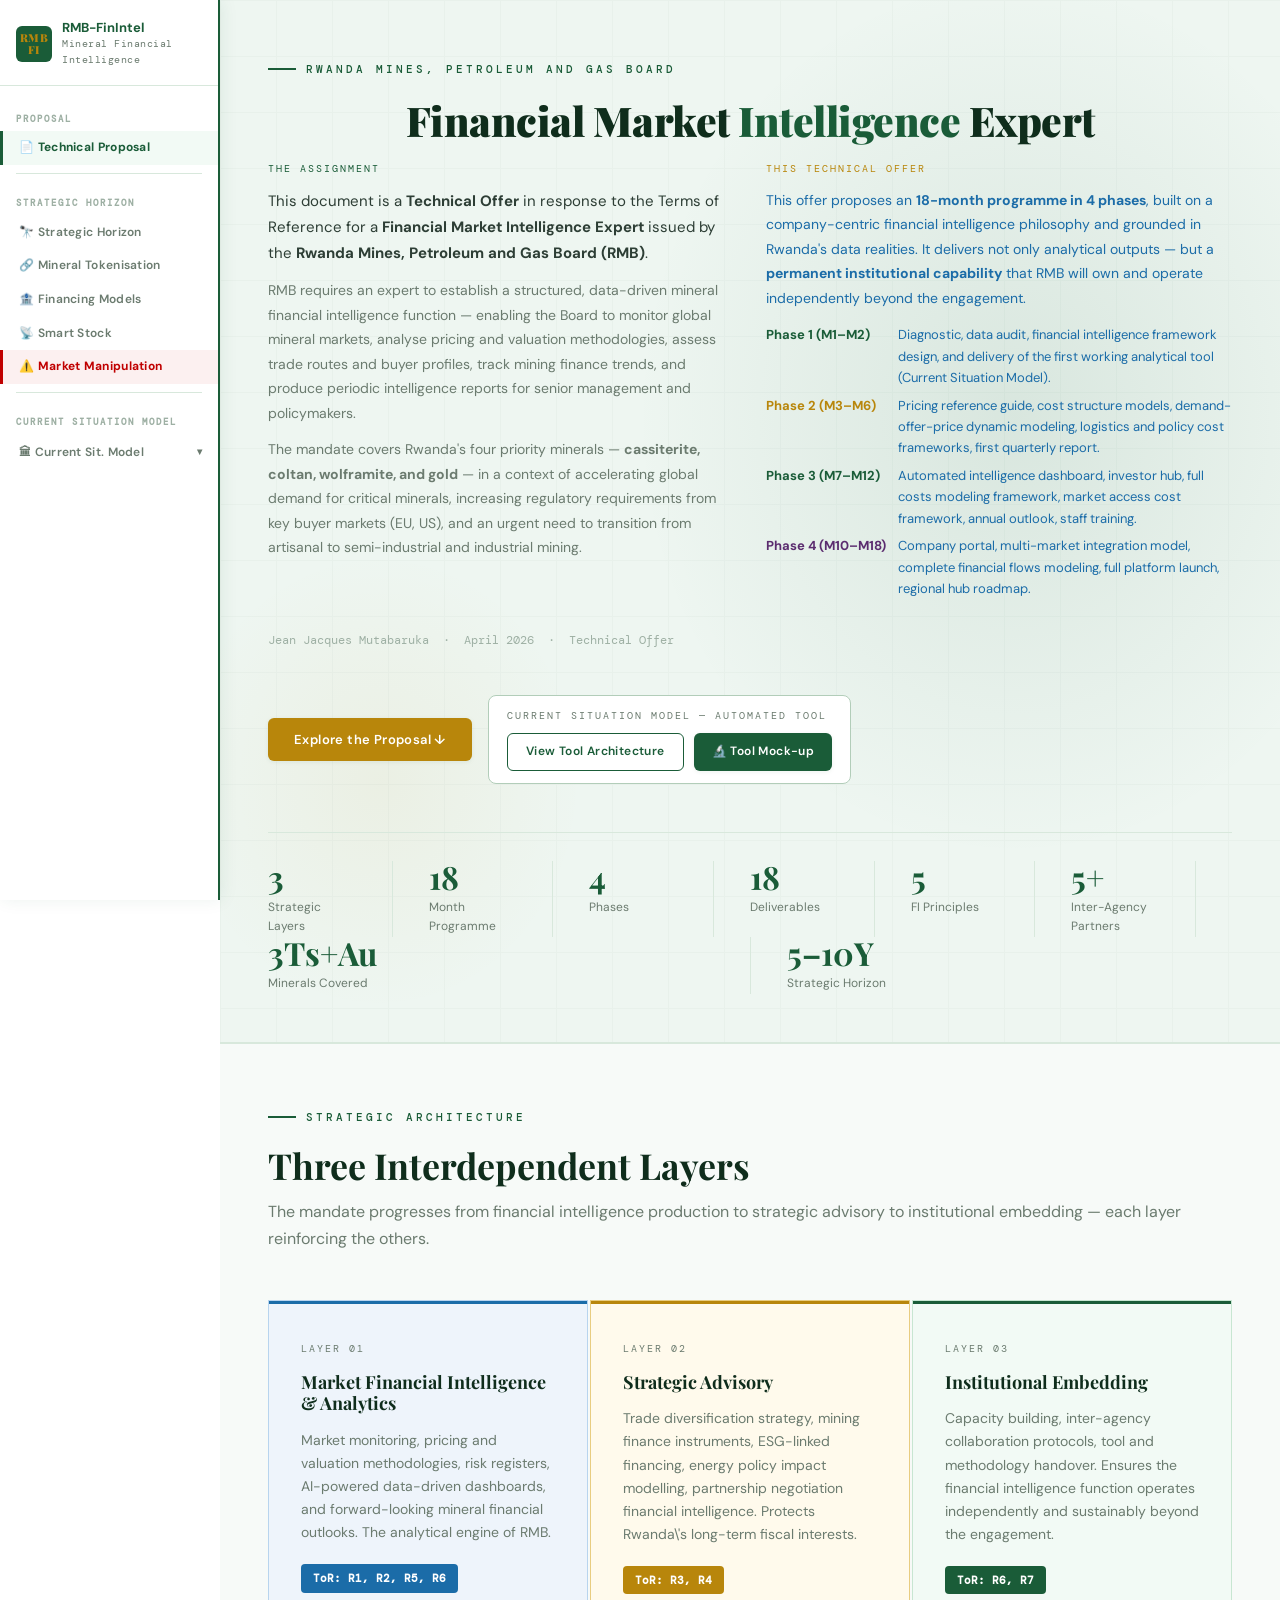
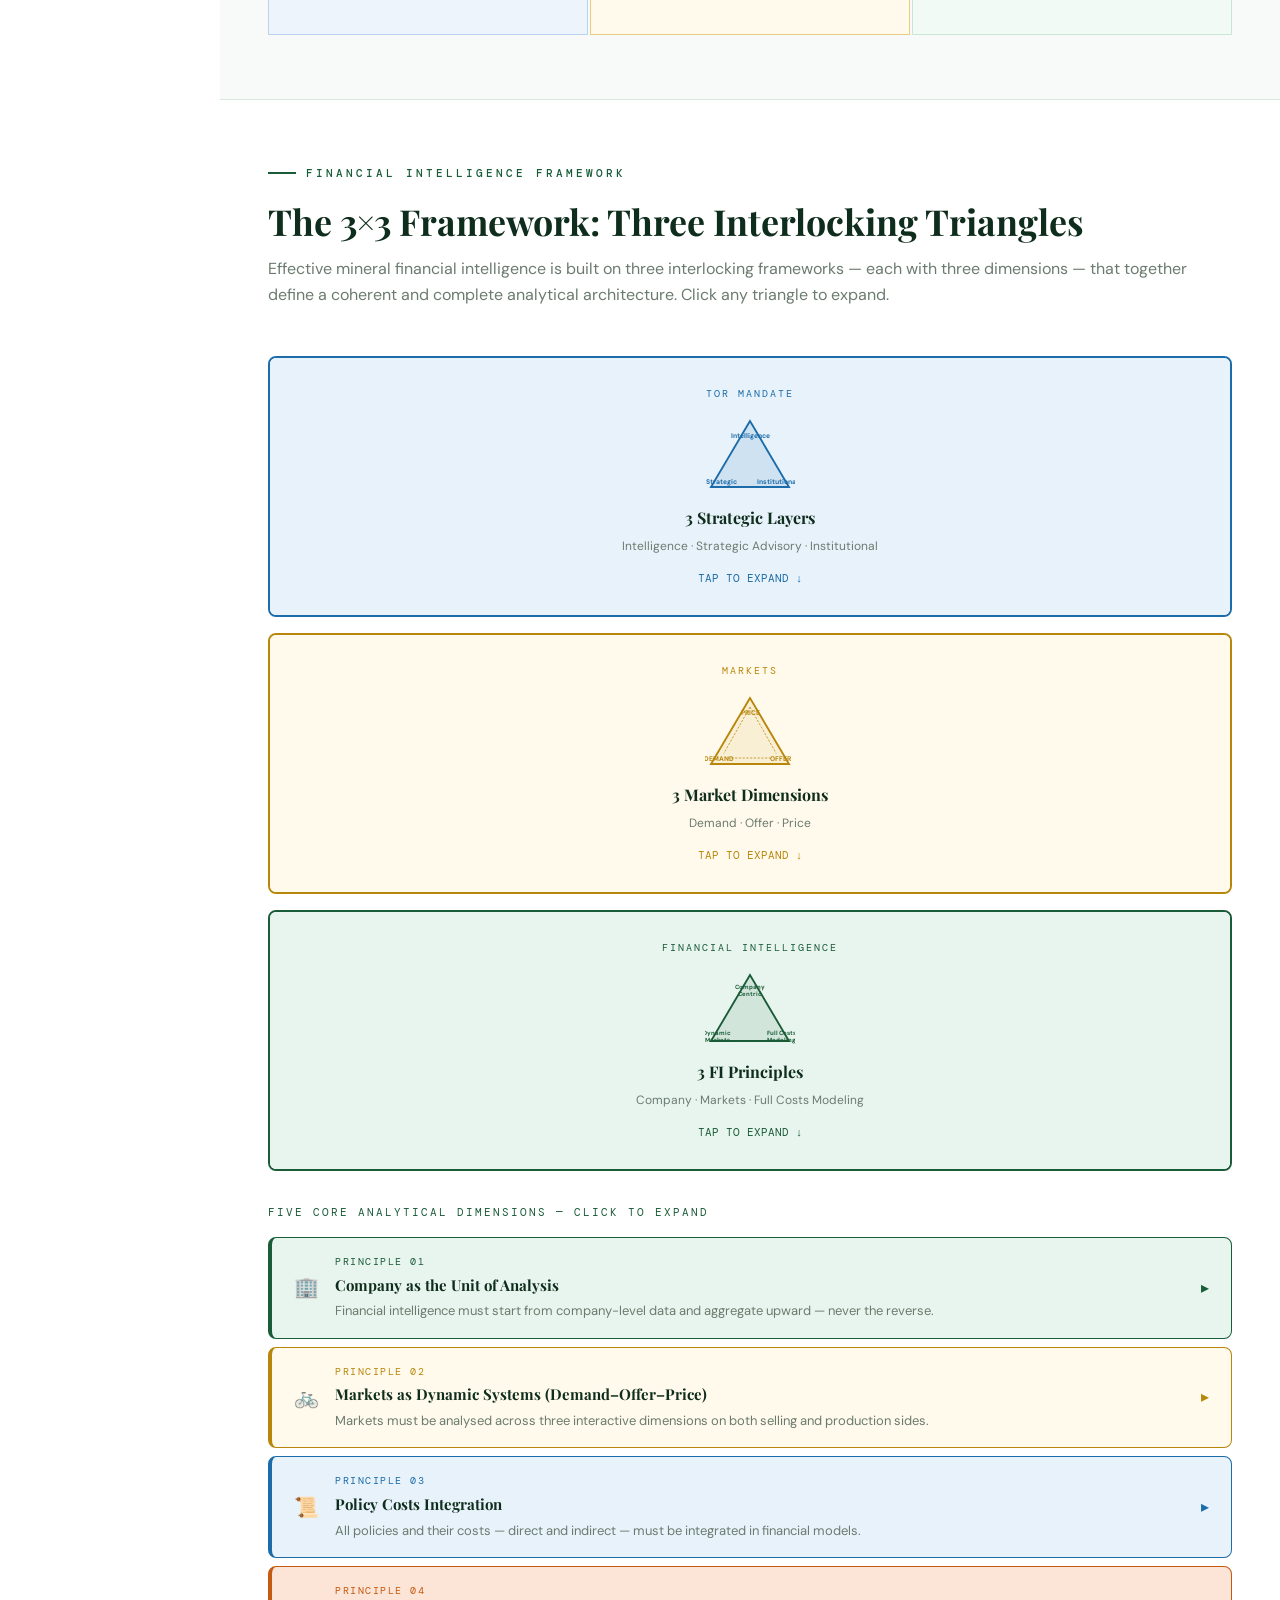
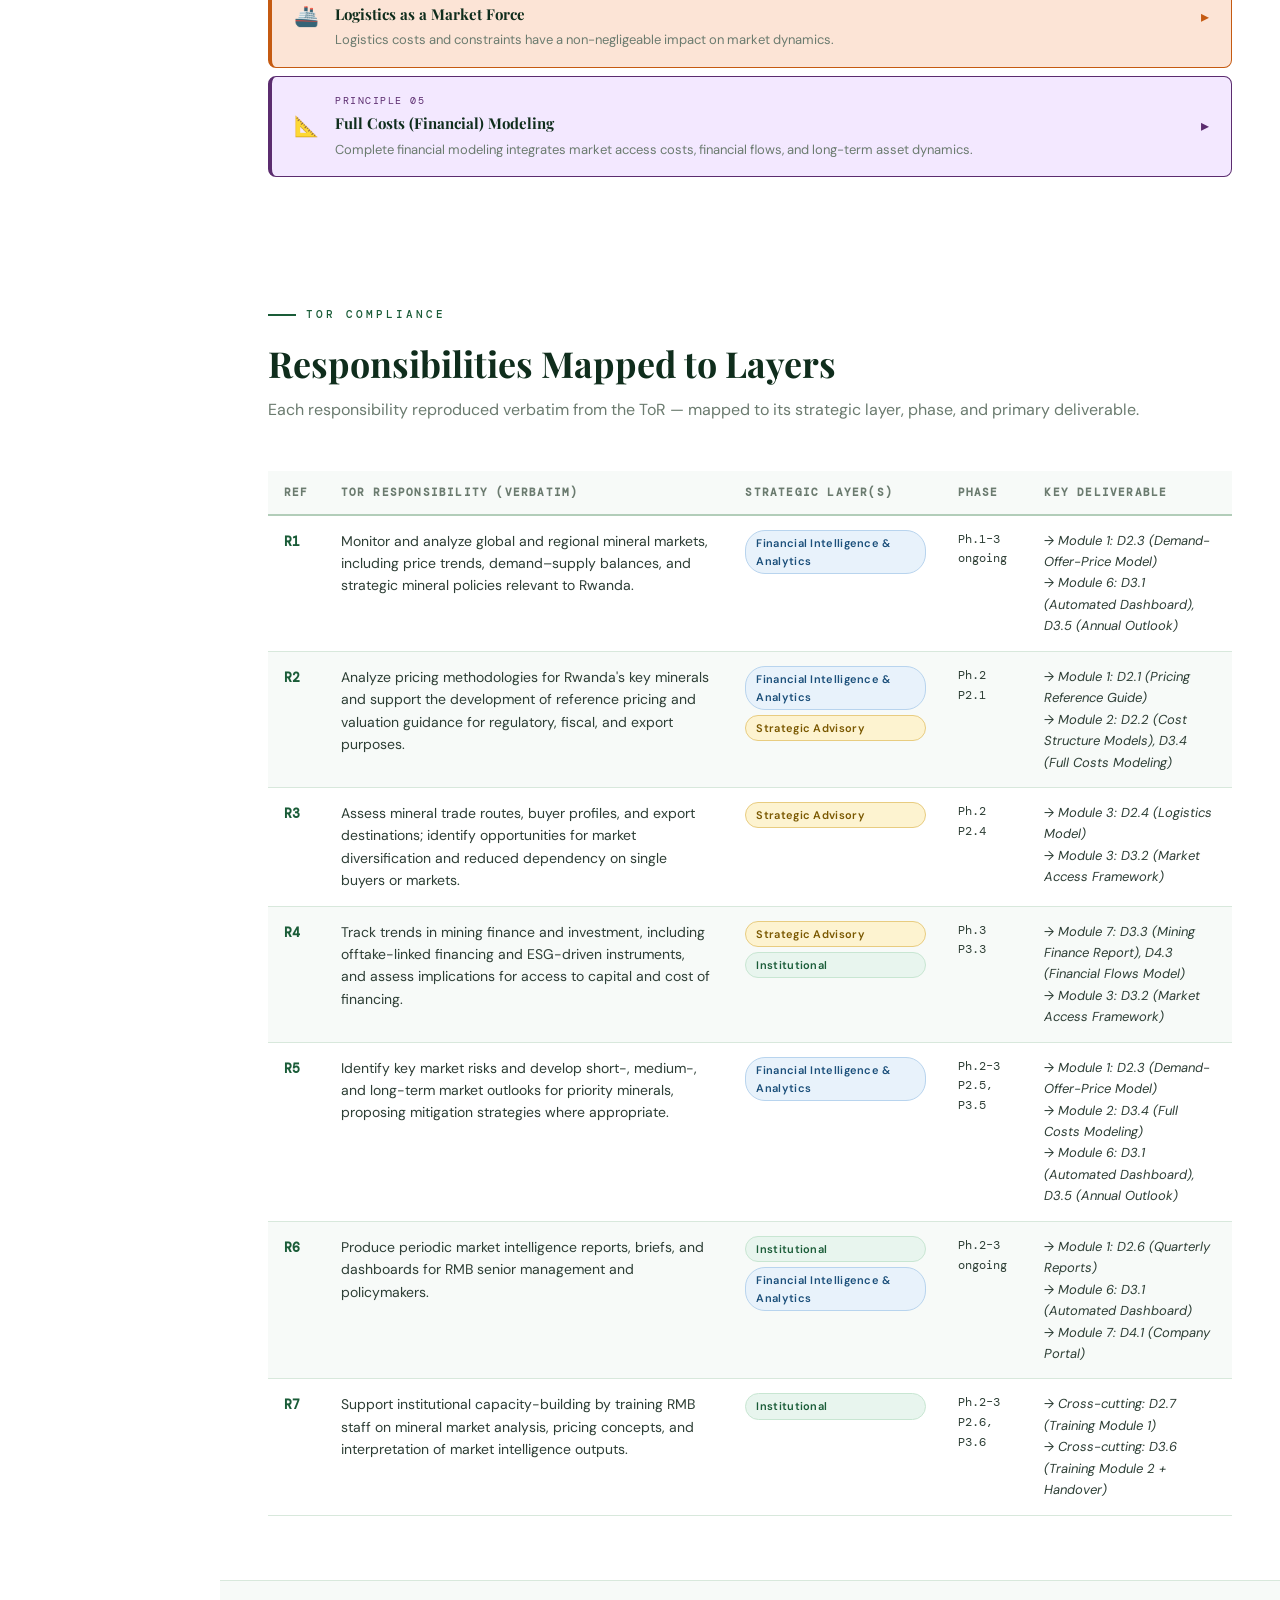
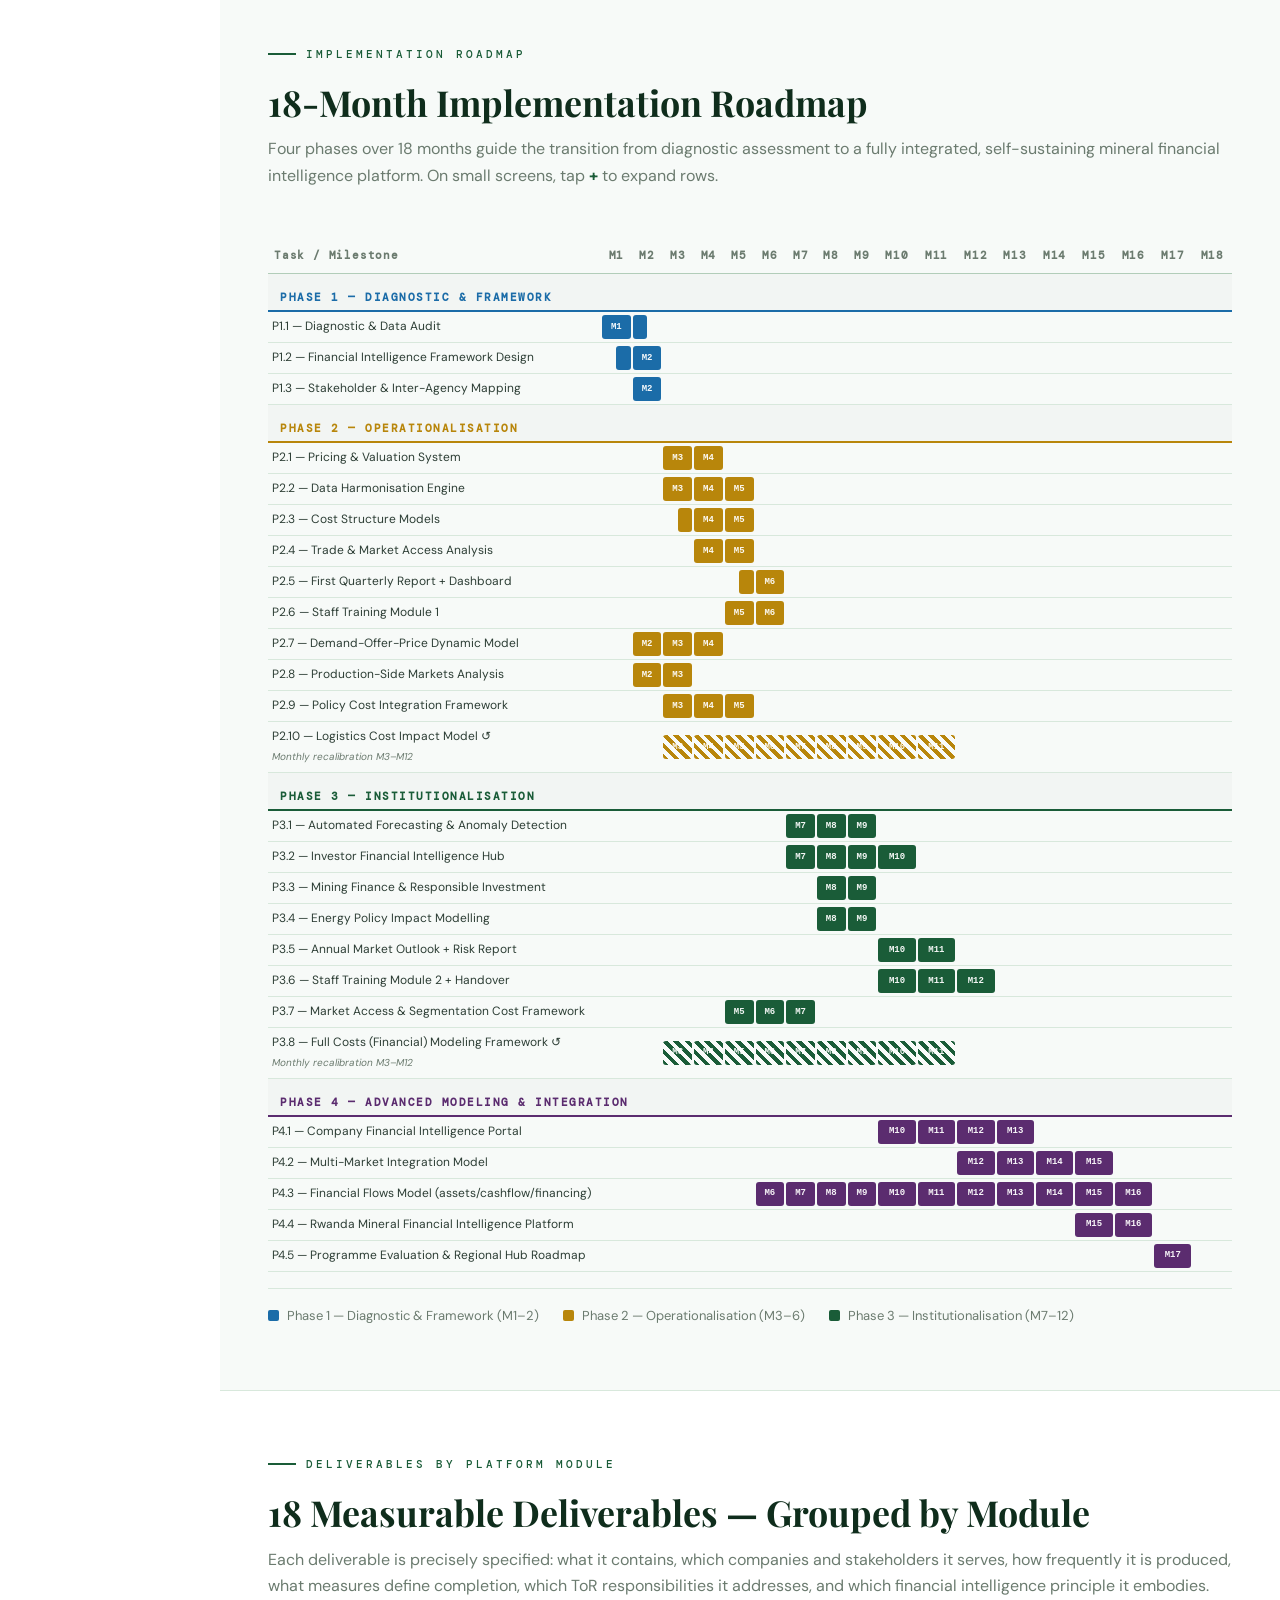
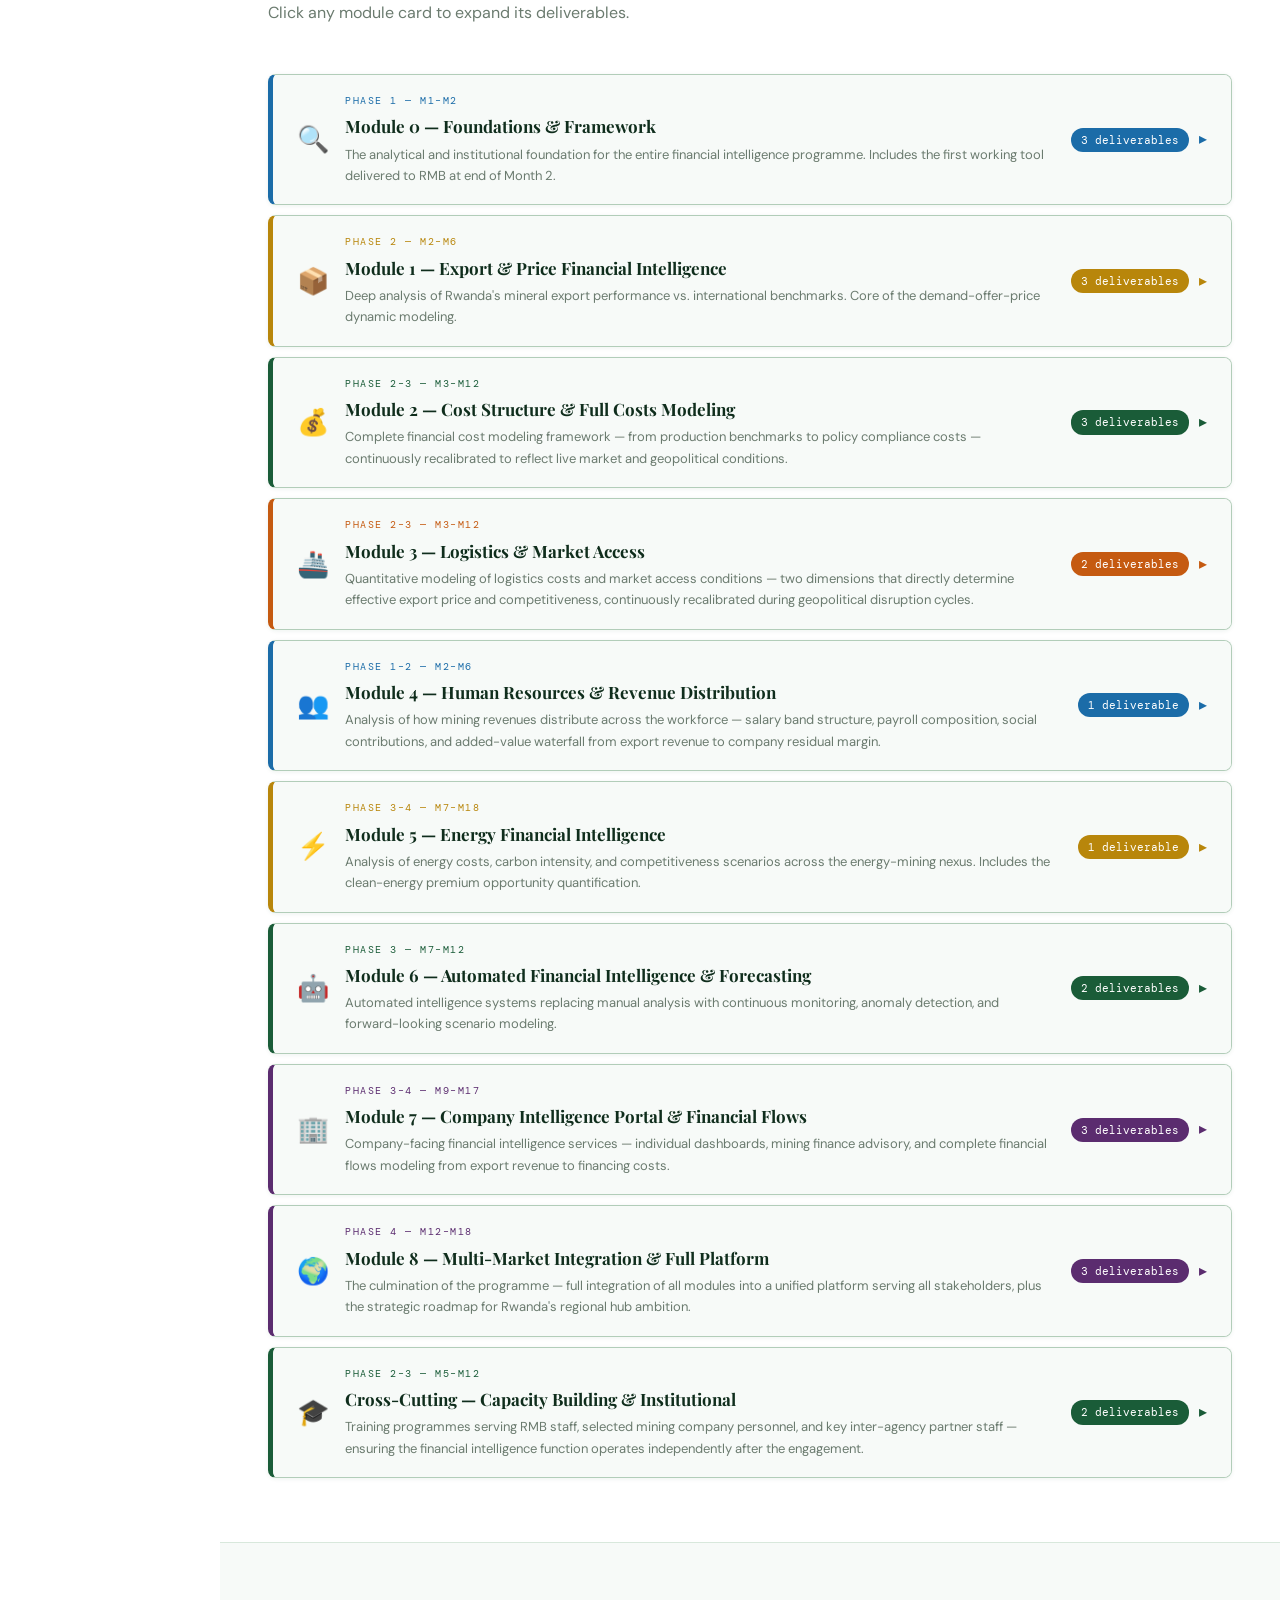
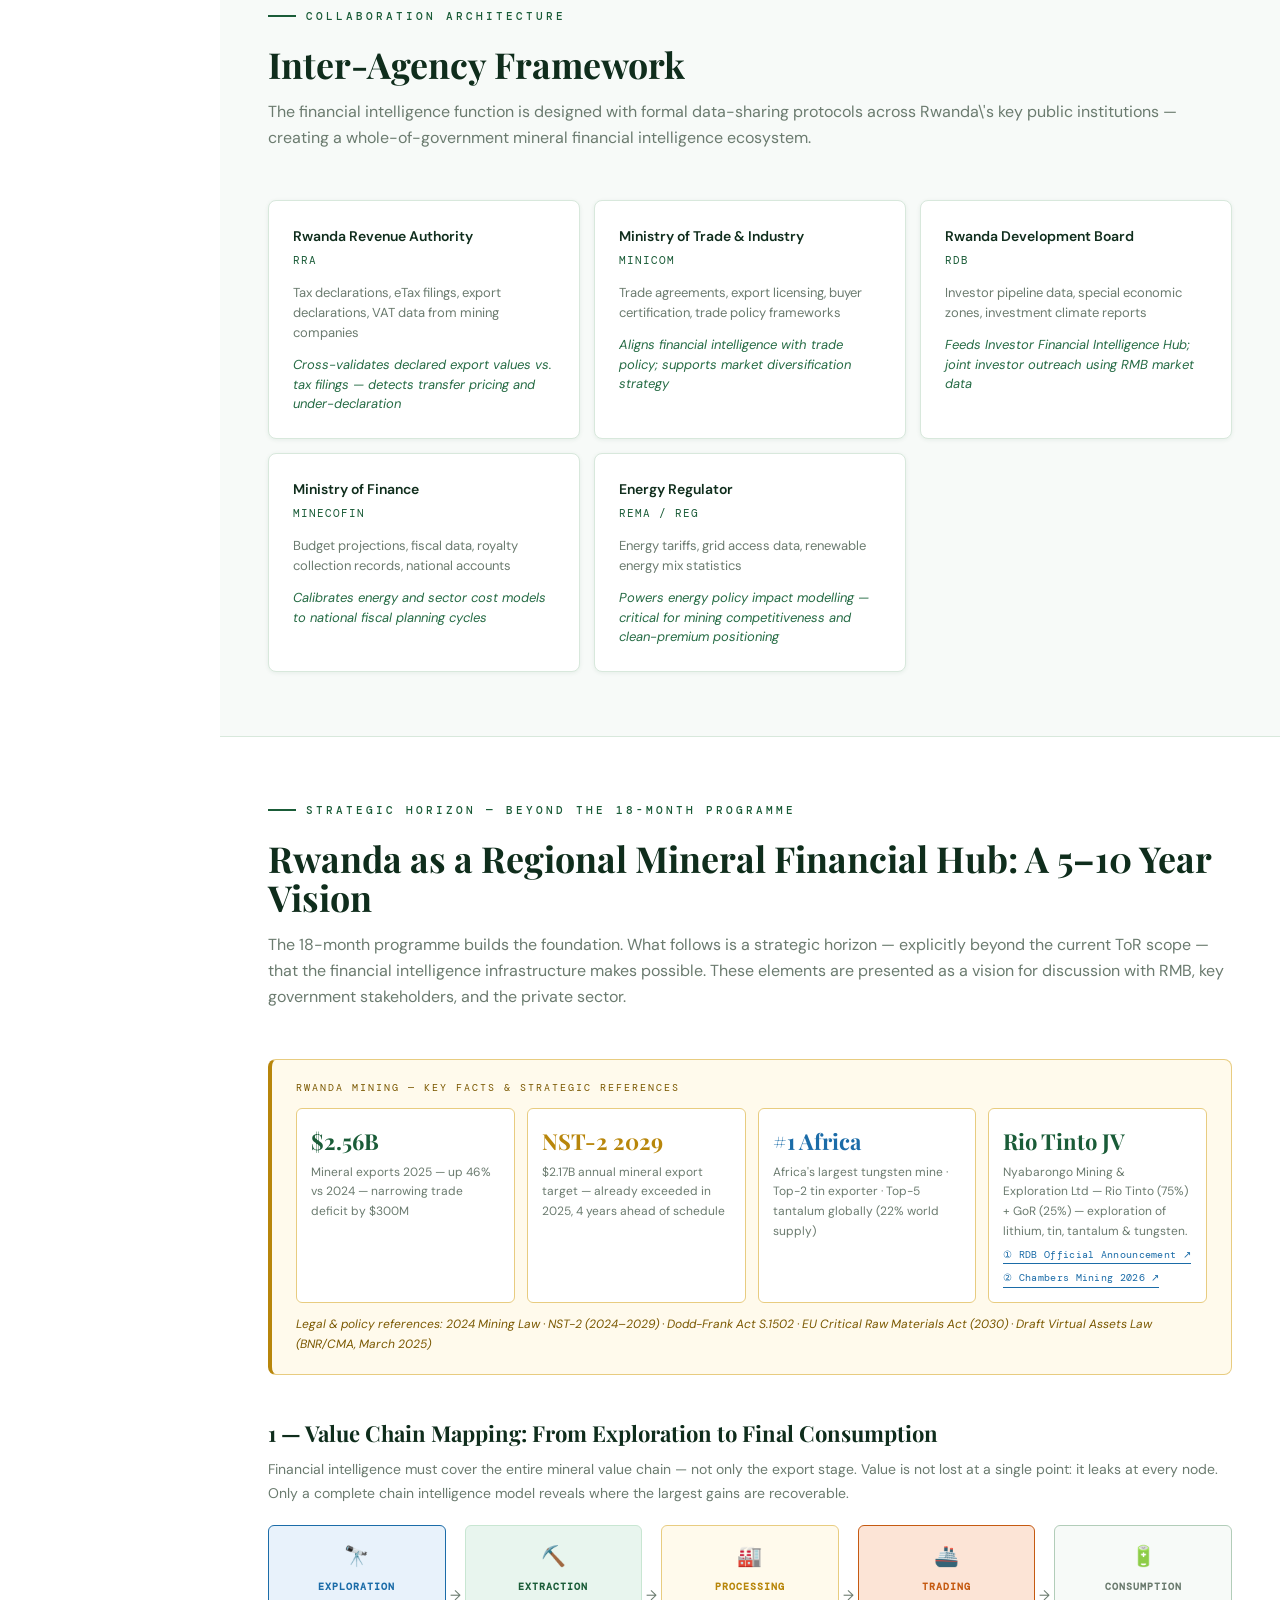
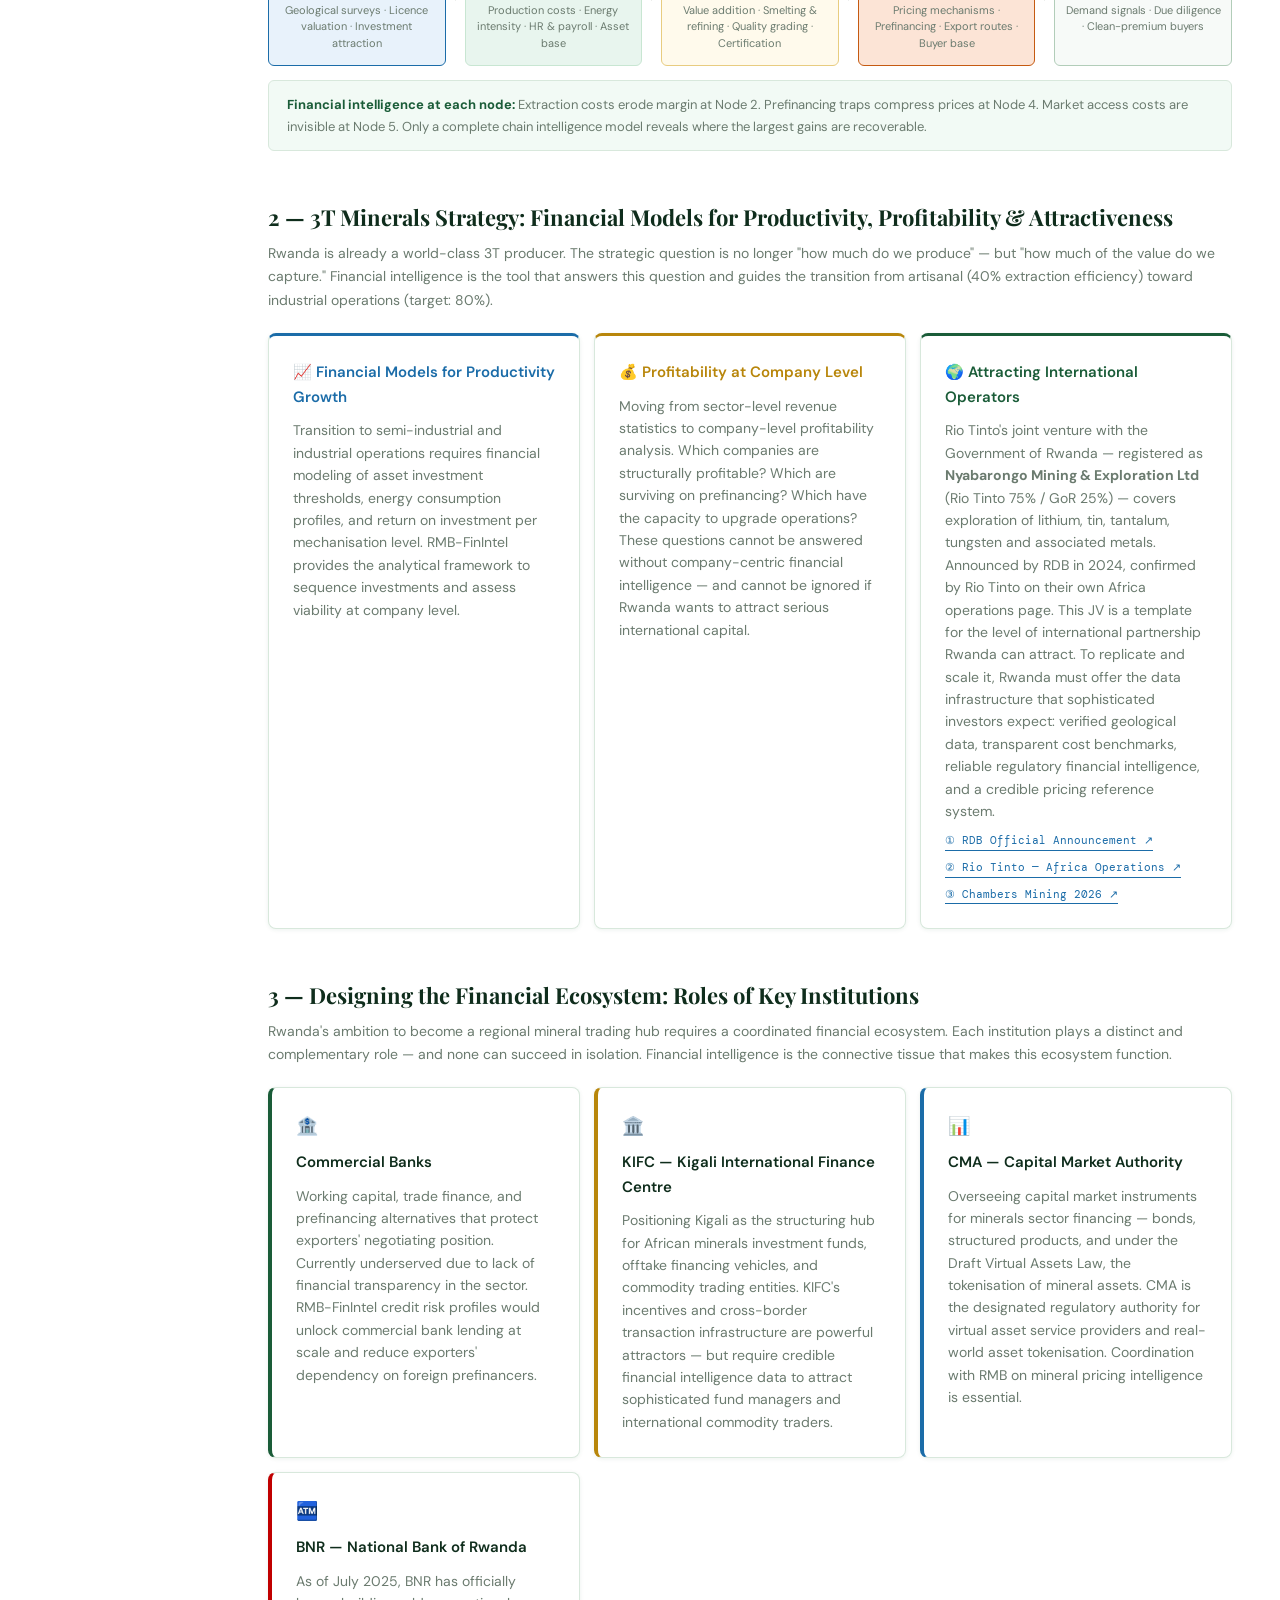
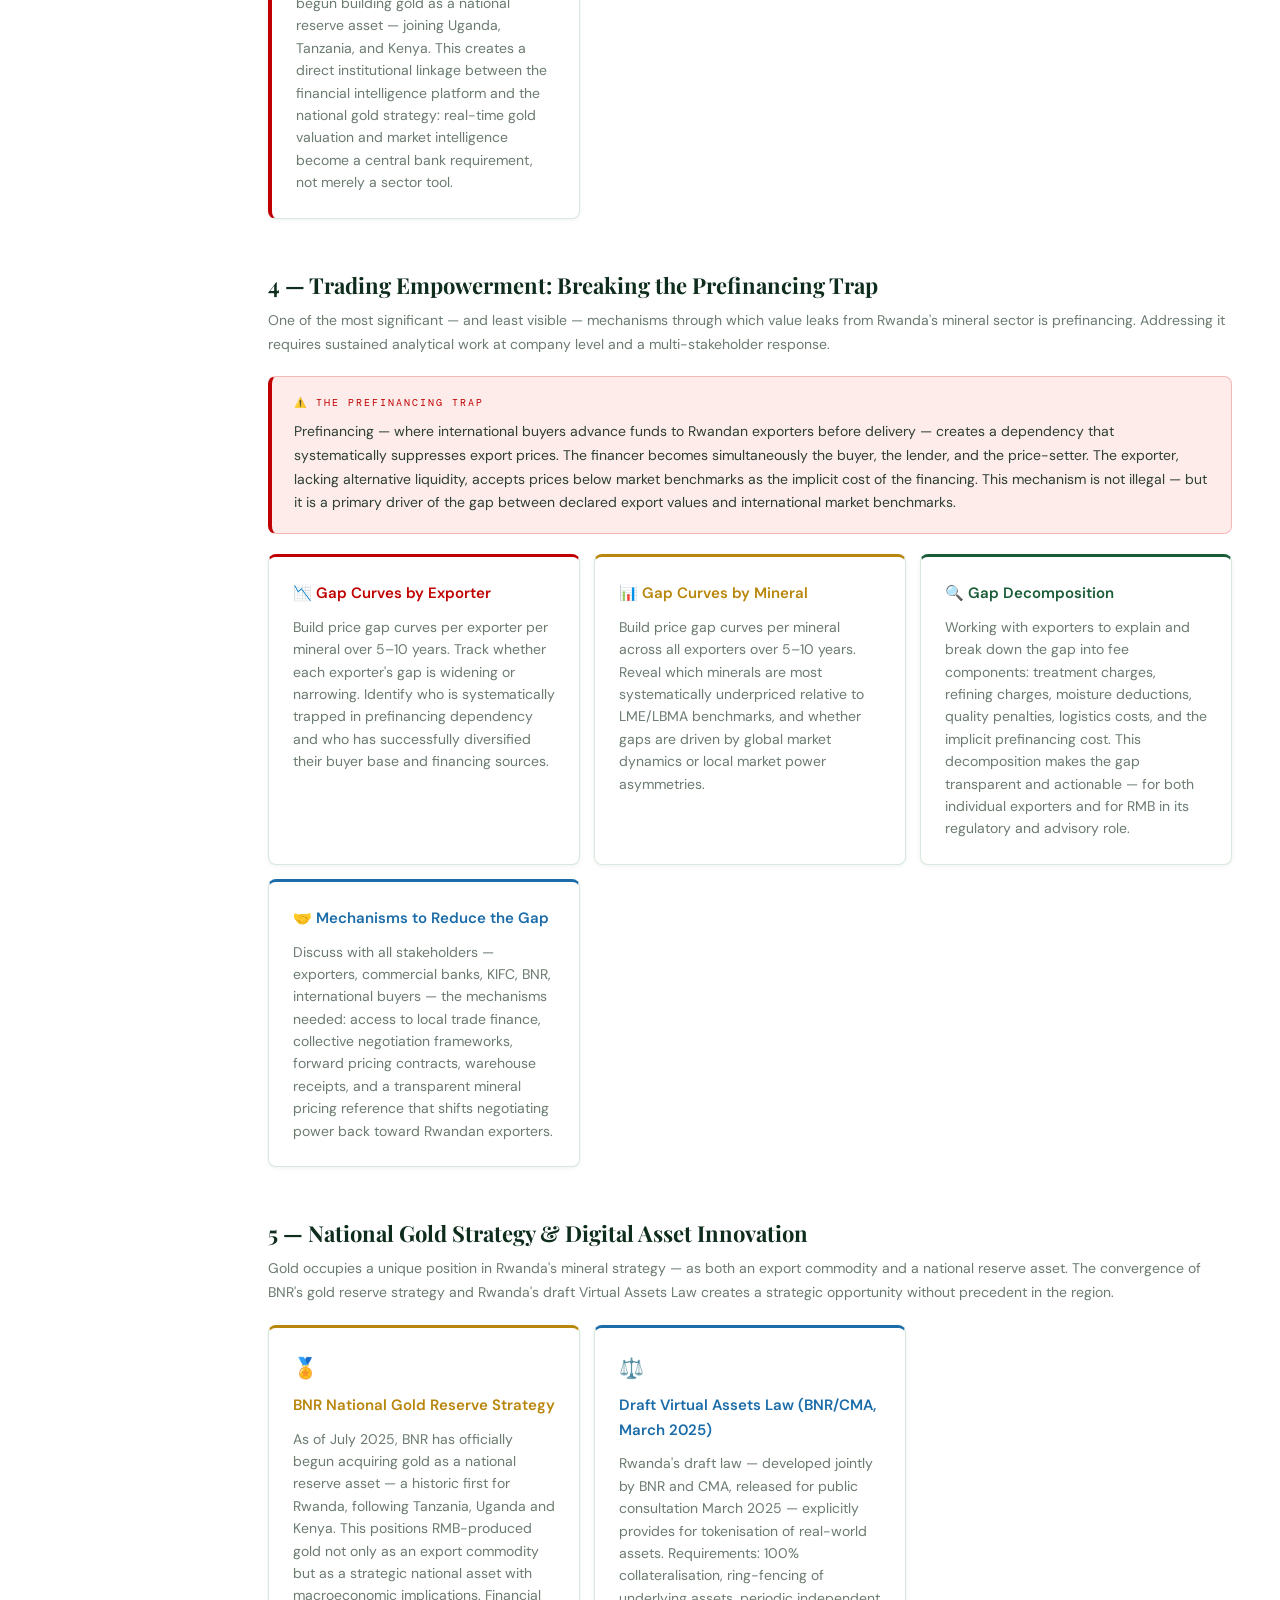
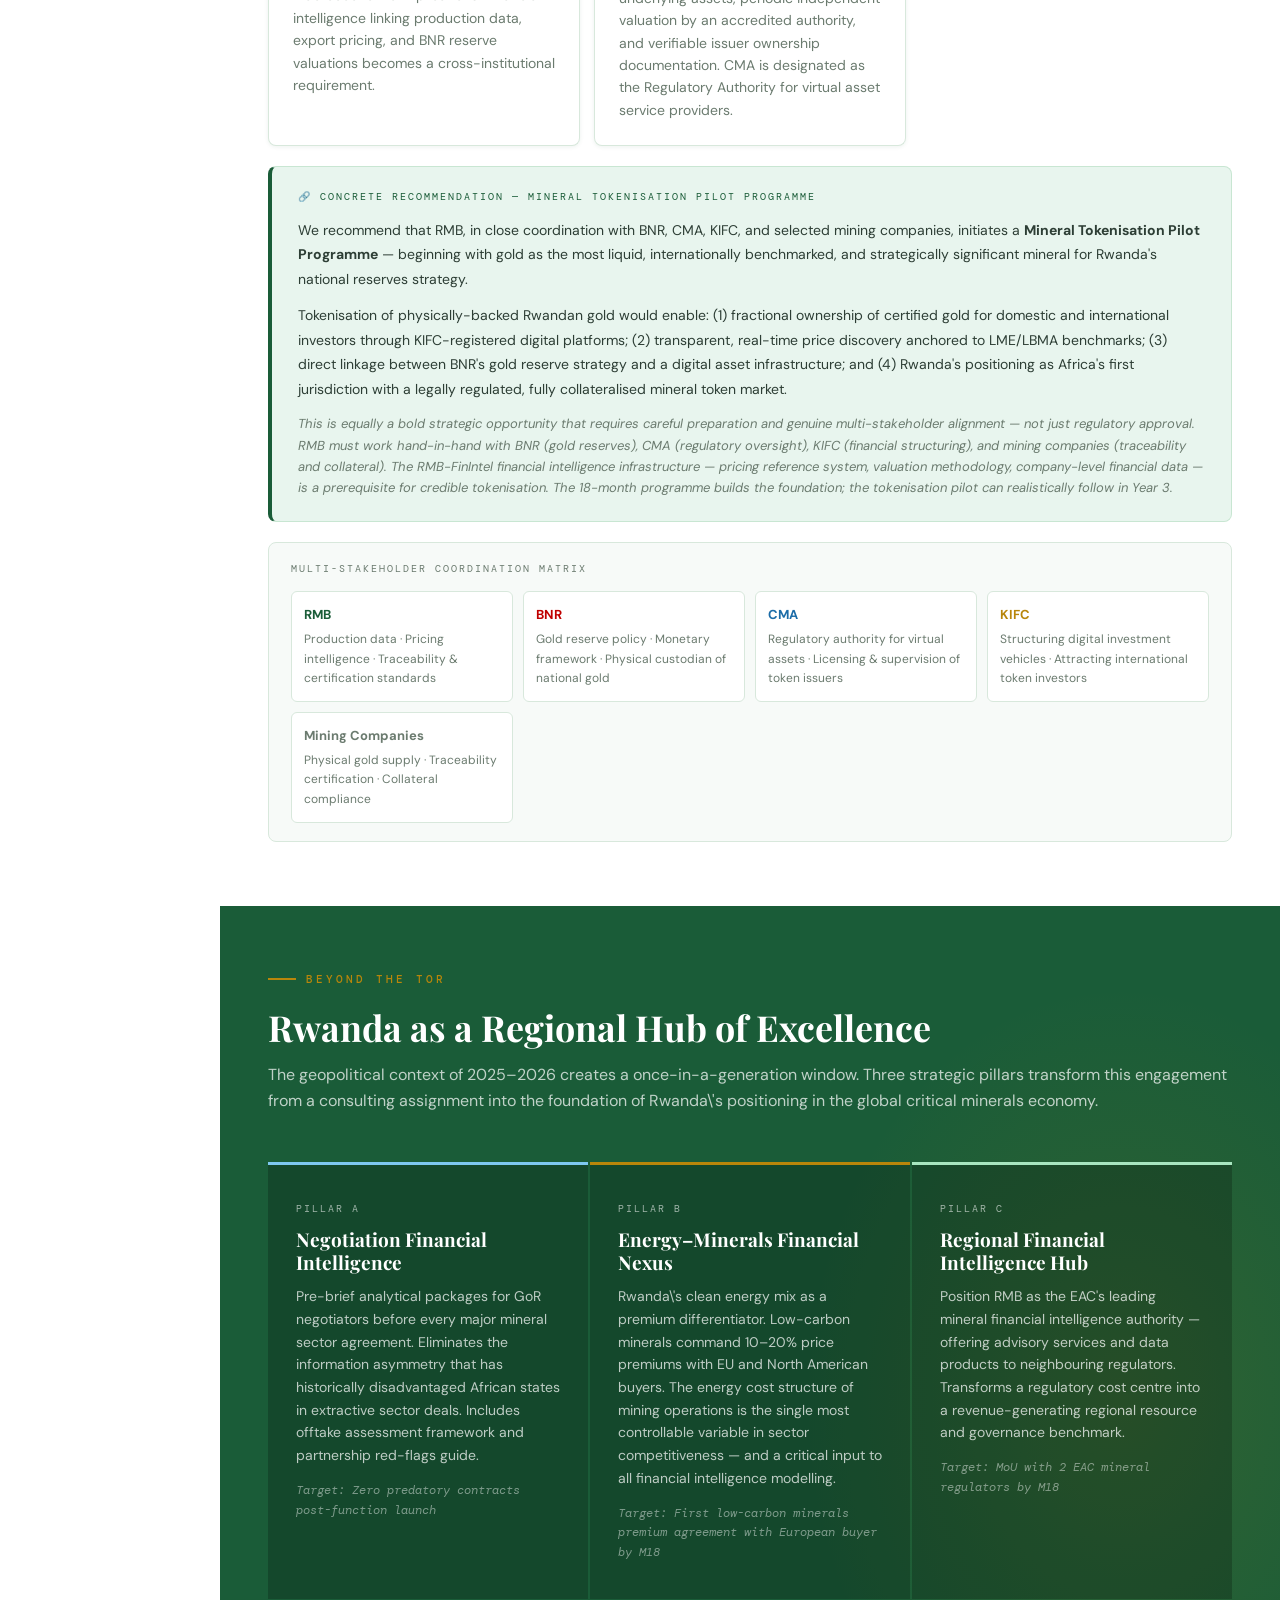
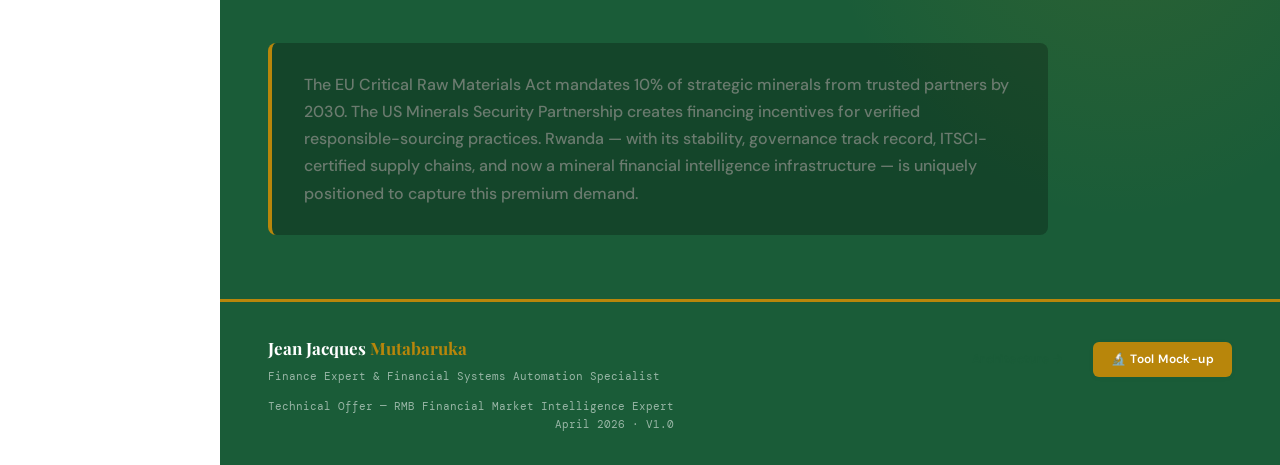
==== commit b8d8a7f4: "Add files via upload" ====
--- a/index.html
+++ b/index.html
@@ -165,85 +165,53 @@
 </style>
 </head>
 <body>
-
-<!-- NAV -->
-<nav class="rmb-nav">
-  <div class="nav-logo-block">
-    <div class="nav-logo">RMB<br>FI</div>
-    <div class="nav-brand-text">
-      <div class="nav-brand-main">RMB-FinIntel</div>
-      <div class="nav-brand-sub">Mineral Financial Intelligence</div>
-    </div>
-  </div>
-  <div class="nav-links">
-    <a href="index.html" class="active">Technical Proposal</a>
-    <div class="nav-divider"></div>
-    <a href="index.html#strategic-horizon" style="color:var(--gold);font-weight:700">🔭 Strategic Horizon</a>
-    <div class="nav-divider"></div>
-    <a href="tokenisation.html" style="color:var(--blue);font-weight:700">🔗 Tokenisation</a>
-    <div class="nav-divider"></div>
-    <div class="nav-dropdown">
-      <button class="nav-dropdown-trigger">Current Situation Model</button>
-      <div class="nav-dropdown-menu">
-        <span class="ddm-label">Sub-modules</span>
-        <a href="architecture.html">🏗 Architecture</a>
-        <a href="energy.html">⚡ Energy Component</a>
-        <a href="demo.html">🔬 Tool Mock-up</a>
-      </div>
-    </div>
-  </div>
-  <!-- Hamburger button (mobile only) -->
-  <button class="nav-hamburger" id="nav-hbg" aria-label="Menu" onclick="toggleMobileNav()">
+<aside class="rmb-sidebar" id="rmb-sidebar">
+  <div class="sb-logo-block">
+    <div class="sb-logo">RMB<br>FI</div>
+    <div>
+      <div class="sb-brand-main">RMB-FinIntel</div>
+      <div class="sb-brand-sub">Mineral Financial Intelligence</div>
+    </div>
+  </div>
+  <nav class="sb-nav">
+    <span class="sb-section-label">Proposal</span>
+    <a href="index.html" class="active">📄 Technical Proposal</a>
+    <div class="sb-divider"></div>
+    <span class="sb-section-label">Strategic Horizon</span>
+    <a href="index.html#strategic-horizon">🔭 Strategic Horizon</a>
+    <a href="tokenisation.html">🔗 Mineral Tokenisation</a>
+    <a href="financing-models.html">🏦 Financing Models</a>
+    <a href="smart-stock.html">📡 Smart Stock</a>
+    <a href="market-manipulation.html" style="color:#C00000;background:rgba(192,0,0,0.06);border-left-color:#C00000;font-weight:700">⚠️ Market Manipulation</a>
+    <div class="sb-divider"></div>
+    <span class="sb-section-label">Current Situation Model</span>
+    <button class="sb-group-trigger" id="sb-csm-trigger" onclick="sbToggle(this)">
+      <span>🏛 Current Sit. Model</span>
+      <span class="sb-arrow">▾</span>
+    </button>
+    <div class="sb-group-items" id="sb-csm-items">
+      <a href="architecture.html" class="sb-sub">🏗 Architecture</a>
+      <a href="energy.html" class="sb-sub">⚡ Energy Component</a>
+      <a href="demo.html" class="sb-sub">🔬 Tool Mock-up</a>
+    </div>
+  </nav>
+</aside>
+
+<!-- Mobile top bar -->
+<div class="sb-topbar">
+  <div class="sb-topbar-logo">RMB<br>FI</div>
+  <div class="sb-topbar-title">RMB-FinIntel</div>
+  <button class="sb-hamburger" id="sb-hbg" onclick="sbMobileToggle()" aria-label="Menu">
     <span></span><span></span><span></span>
   </button>
-</nav>
+</div>
+<div class="sb-overlay" id="sb-overlay" onclick="sbMobileClose()"></div>
+
+
+<!-- NAV -->
+
 
 <!-- Mobile nav panel -->
-<div class="nav-mobile-panel" id="nav-mobile">
-  <a href="index.html">Technical Proposal</a>
-  <span class="mob-section-label">Strategic Horizon</span>
-  <a href="index.html#strategic-horizon">🔭 Strategic Horizon</a>
-  <a href="tokenisation.html">🔗 Mineral Tokenisation</a>
-  <a href="financing-models.html">🏦 Financing Models</a>
-  <span class="mob-section-label">Current Situation Model</span>
-  <a href="architecture.html">🏗 Architecture</a>
-  <a href="energy.html">⚡ Energy Component</a>
-  <a href="demo.html">🔬 Tool Mock-up</a>
-</div>
-<script>
-function toggleMobileNav() {
-  var panel = document.getElementById('nav-mobile');
-  var hbg   = document.getElementById('nav-hbg');
-  if (!panel) return;
-  var open = panel.classList.toggle('open');
-  var spans = hbg ? hbg.querySelectorAll('span') : [];
-  if (open) {
-    if (spans[0]) spans[0].style.transform = 'rotate(45deg) translate(5px,5px)';
-    if (spans[1]) spans[1].style.opacity   = '0';
-    if (spans[2]) spans[2].style.transform = 'rotate(-45deg) translate(5px,-5px)';
-    document.body.style.overflow = 'hidden';
-  } else {
-    if (spans[0]) spans[0].style.transform = '';
-    if (spans[1]) spans[1].style.opacity   = '1';
-    if (spans[2]) spans[2].style.transform = '';
-    document.body.style.overflow = '';
-  }
-}
-document.addEventListener('click', function(e) {
-  var panel = document.getElementById('nav-mobile');
-  var hbg   = document.getElementById('nav-hbg');
-  if (panel && panel.classList.contains('open') && !panel.contains(e.target) && hbg && !hbg.contains(e.target)) {
-    toggleMobileNav();
-  }
-});
-(function() {
-  var page = location.pathname.split('/').pop() || 'index.html';
-  document.querySelectorAll('#nav-mobile a').forEach(function(a) {
-    if (a.getAttribute('href') === page || (page === '' && a.getAttribute('href') === 'index.html'))
-      a.classList.add('active');
-  });
-})();
-</script>
 
 
 <div class="page-wrap">
--- a/shared.css
+++ b/shared.css
@@ -32,6 +32,7 @@
   --font-b: 'DM Sans', sans-serif;
   --font-m: 'DM Mono', monospace;
   --nav-h:  58px;
+  --sidebar-w: 220px;
   --radius: 8px;
   --shadow-sm: 0 1px 4px rgba(26,92,56,0.08);
   --shadow-md: 0 4px 16px rgba(26,92,56,0.12);
@@ -69,7 +70,7 @@
 .nav-divider { width: 1px; height: 18px; background: var(--border-lt); margin: 0 6px; }
 
 /* PAGE */
-.page-wrap { padding-top: var(--nav-h); min-height: 100vh; }
+.page-wrap { padding-top: 0; padding-left: var(--sidebar-w); min-height: 100vh; }
 
 /* HERO */
 .hero { position: relative; overflow: hidden; padding: 60px 48px 48px; display: flex; flex-direction: column; justify-content: center; background: var(--surface-2); border-bottom: 1px solid var(--border-lt); }
@@ -260,4 +261,139 @@
   text-transform: uppercase; color: var(--text-light); font-family: var(--font-m);
   border-bottom: 1px solid var(--border-lt); background: var(--surface-1);
 }
-
+/* ============================================================
+   SIDEBAR NAVIGATION  (replaces top nav bar)
+   ============================================================ */
+
+/* ── Sidebar shell ── */
+.rmb-sidebar {
+  position: fixed;
+  top: 0; left: 0; bottom: 0;
+  width: var(--sidebar-w);
+  background: #FFFFFF;
+  border-right: 2px solid var(--g-deep);
+  box-shadow: 2px 0 16px rgba(26,92,56,0.08);
+  z-index: 200;
+  display: flex;
+  flex-direction: column;
+  overflow-y: auto;
+  overflow-x: hidden;
+}
+
+/* ── Logo block ── */
+.sb-logo-block {
+  display: flex; align-items: center; gap: 10px;
+  padding: 20px 16px 16px;
+  border-bottom: 1px solid var(--border-lt);
+  flex-shrink: 0;
+}
+.sb-logo {
+  width: 36px; height: 36px;
+  background: var(--g-deep); border-radius: 6px;
+  display: flex; align-items: center; justify-content: center;
+  font-family: var(--font-d); font-weight: 900; font-size: 11px;
+  color: var(--gold); letter-spacing: 0.3px; line-height: 1.1;
+  text-align: center; flex-shrink: 0;
+}
+.sb-brand-main { font-size: 13px; font-weight: 700; color: var(--g-deep); line-height: 1.2; }
+.sb-brand-sub  { font-size: 10px; color: var(--text-muted); font-family: var(--font-m); letter-spacing: 0.5px; }
+
+/* ── Nav links ── */
+.sb-nav { flex: 1; padding: 12px 0 20px; display: flex; flex-direction: column; }
+
+.sb-section-label {
+  display: block; padding: 14px 16px 5px;
+  font-size: 9px; letter-spacing: 2px; text-transform: uppercase;
+  color: var(--text-light); font-family: var(--font-m); font-weight: 600;
+}
+
+.sb-nav a {
+  display: flex; align-items: center; gap: 8px;
+  padding: 9px 16px;
+  font-size: 12px; font-weight: 600; letter-spacing: 0.3px;
+  color: var(--text-muted); text-decoration: none;
+  border-left: 3px solid transparent;
+  transition: all 0.18s; line-height: 1.3;
+}
+.sb-nav a:hover { color: var(--g-deep); background: var(--g-pale); border-left-color: var(--g-lt); }
+.sb-nav a.active { color: var(--g-deep); background: var(--g-xpale); border-left-color: var(--g-deep); font-weight: 700; }
+
+/* Sub-items */
+.sb-nav a.sb-sub { padding-left: 32px; font-size: 11px; font-weight: 500; }
+.sb-nav a.sb-sub.active { color: var(--g-deep); background: var(--g-xpale); border-left-color: var(--g-deep); font-weight: 700; }
+
+/* Collapsible group trigger */
+.sb-group-trigger {
+  display: flex; align-items: center; justify-content: space-between;
+  padding: 9px 16px;
+  font-size: 12px; font-weight: 600; letter-spacing: 0.3px;
+  color: var(--text-muted); cursor: pointer;
+  border: none; border-left: 3px solid transparent;
+  width: 100%; text-align: left;
+  background: none; font-family: var(--font-b);
+  transition: all 0.18s;
+}
+.sb-group-trigger:hover { color: var(--g-deep); background: var(--g-pale); border-left-color: var(--g-lt); }
+.sb-group-trigger.active { color: var(--g-deep); background: var(--g-xpale); border-left-color: var(--g-deep); font-weight: 700; }
+.sb-group-trigger .sb-arrow { font-size: 10px; transition: transform 0.22s; flex-shrink: 0; }
+.sb-group-trigger.open .sb-arrow { transform: rotate(180deg); }
+
+.sb-group-items { display: none; background: var(--surface-1); border-top: 1px solid var(--border-lt); border-bottom: 1px solid var(--border-lt); }
+.sb-group-items.open { display: block; }
+
+/* Sidebar divider */
+.sb-divider { height: 1px; background: var(--border-lt); margin: 8px 16px; }
+
+/* ── Mobile top bar ── */
+.sb-topbar {
+  display: none; position: fixed;
+  top: 0; left: 0; right: 0; height: 52px;
+  background: rgba(255,255,255,0.97); backdrop-filter: blur(12px);
+  border-bottom: 2px solid var(--g-deep);
+  box-shadow: 0 2px 12px rgba(26,92,56,0.1);
+  z-index: 201; align-items: center; padding: 0 14px; gap: 12px;
+}
+.sb-topbar-logo {
+  width: 32px; height: 32px; background: var(--g-deep); border-radius: 5px;
+  display: flex; align-items: center; justify-content: center;
+  font-family: var(--font-d); font-weight: 900; font-size: 10px;
+  color: var(--gold); line-height: 1.1; text-align: center; flex-shrink: 0;
+}
+.sb-topbar-title { font-size: 13px; font-weight: 700; color: var(--g-deep); flex: 1; }
+.sb-hamburger {
+  display: flex; flex-direction: column; gap: 4px;
+  cursor: pointer; padding: 7px; border: none;
+  background: none; border-radius: 5px; transition: background 0.2s;
+}
+.sb-hamburger:hover { background: var(--g-pale); }
+.sb-hamburger span { display: block; width: 20px; height: 2px; background: var(--g-deep); border-radius: 2px; transition: all 0.25s; }
+
+/* Mobile overlay */
+.sb-overlay {
+  display: none; position: fixed;
+  top: 52px; left: 0; right: 0; bottom: 0;
+  background: rgba(0,0,0,0.35); z-index: 199;
+}
+.sb-overlay.open { display: block; }
+
+/* ── RESPONSIVE ── */
+@media (max-width: 860px) {
+  :root { --sidebar-w: 0px; }
+
+  .rmb-sidebar {
+    width: 240px;
+    transform: translateX(-100%);
+    transition: transform 0.28s cubic-bezier(0.4,0,0.2,1);
+    top: 52px;
+    z-index: 200;
+  }
+  .rmb-sidebar.mob-open { transform: translateX(0); }
+
+  .sb-topbar { display: flex; }
+
+  .page-wrap { padding-left: 0; padding-top: 52px; }
+  .hero, .section { padding: 40px 20px; }
+  .rmb-footer { padding: 28px 20px; flex-direction: column; }
+  .stats-bar { gap: 20px; }
+  .stat { border: none; margin: 0; padding: 0; min-width: 100px; }
+}
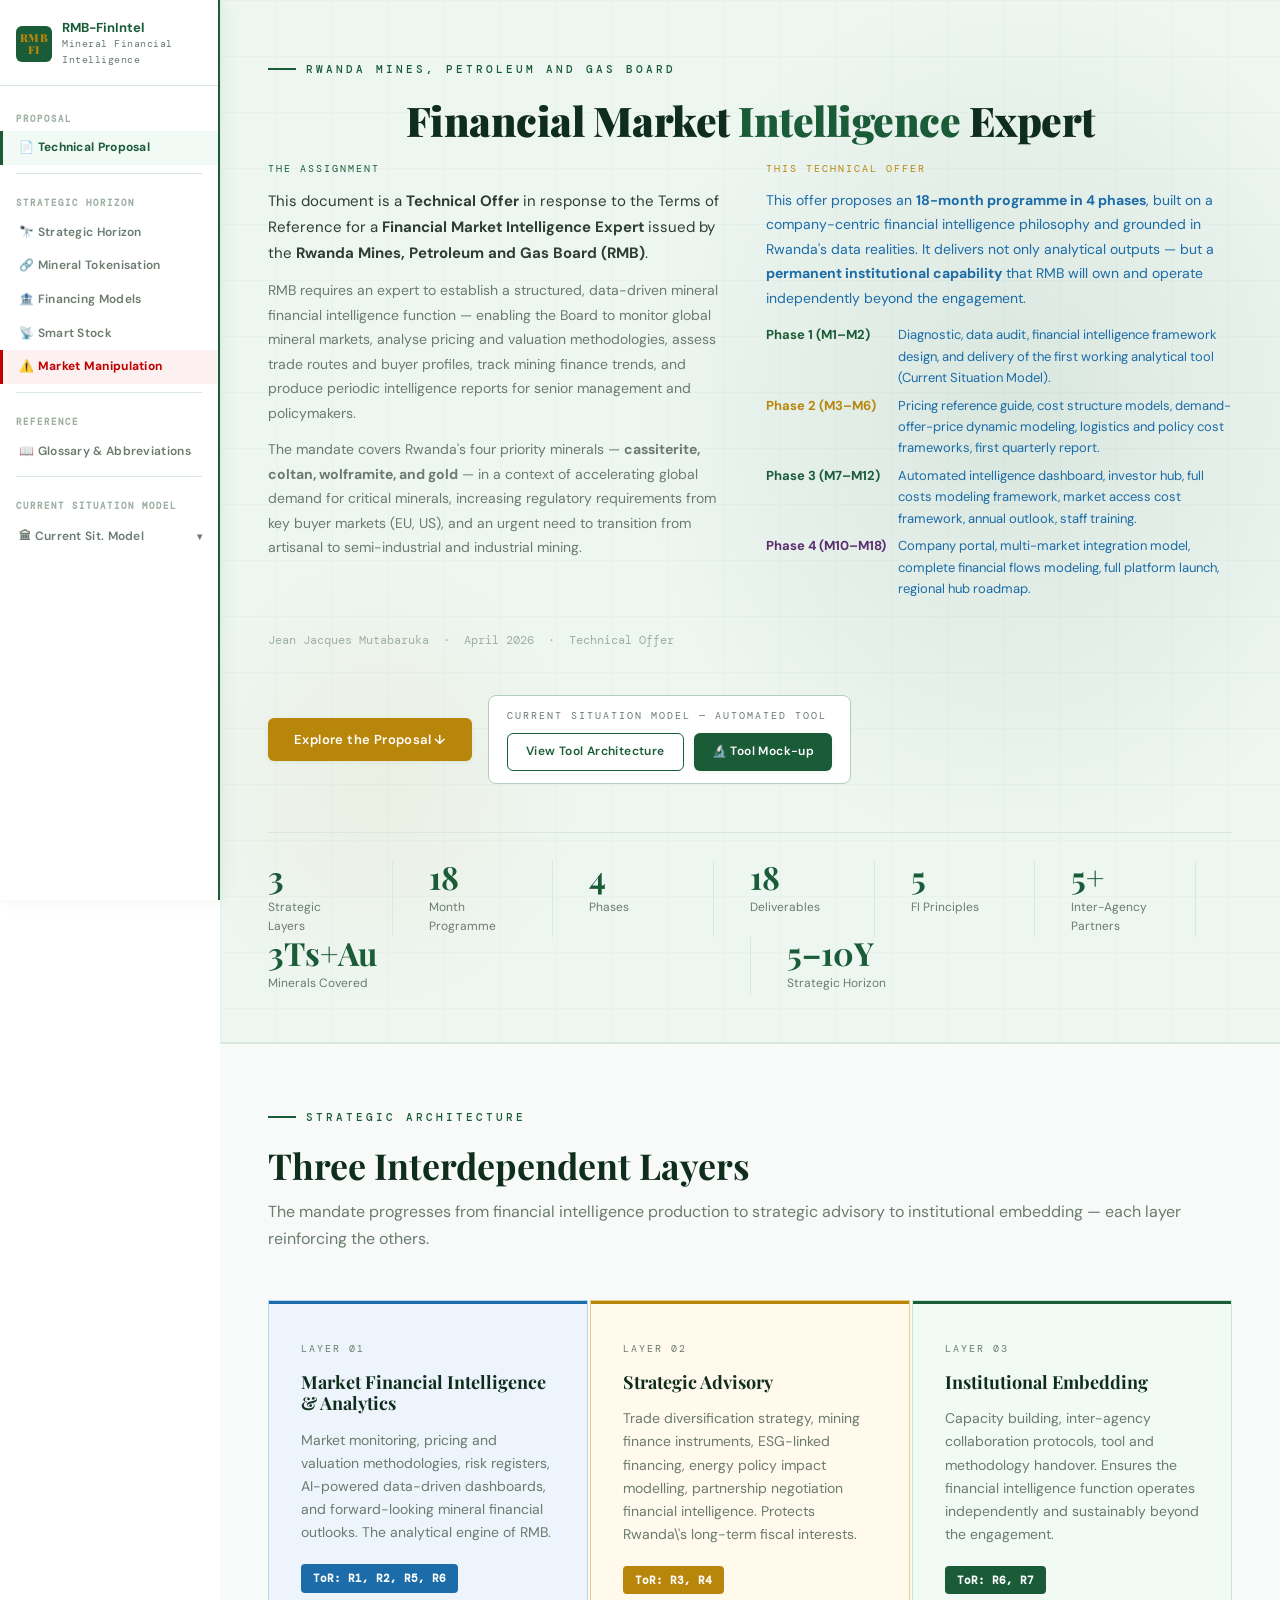
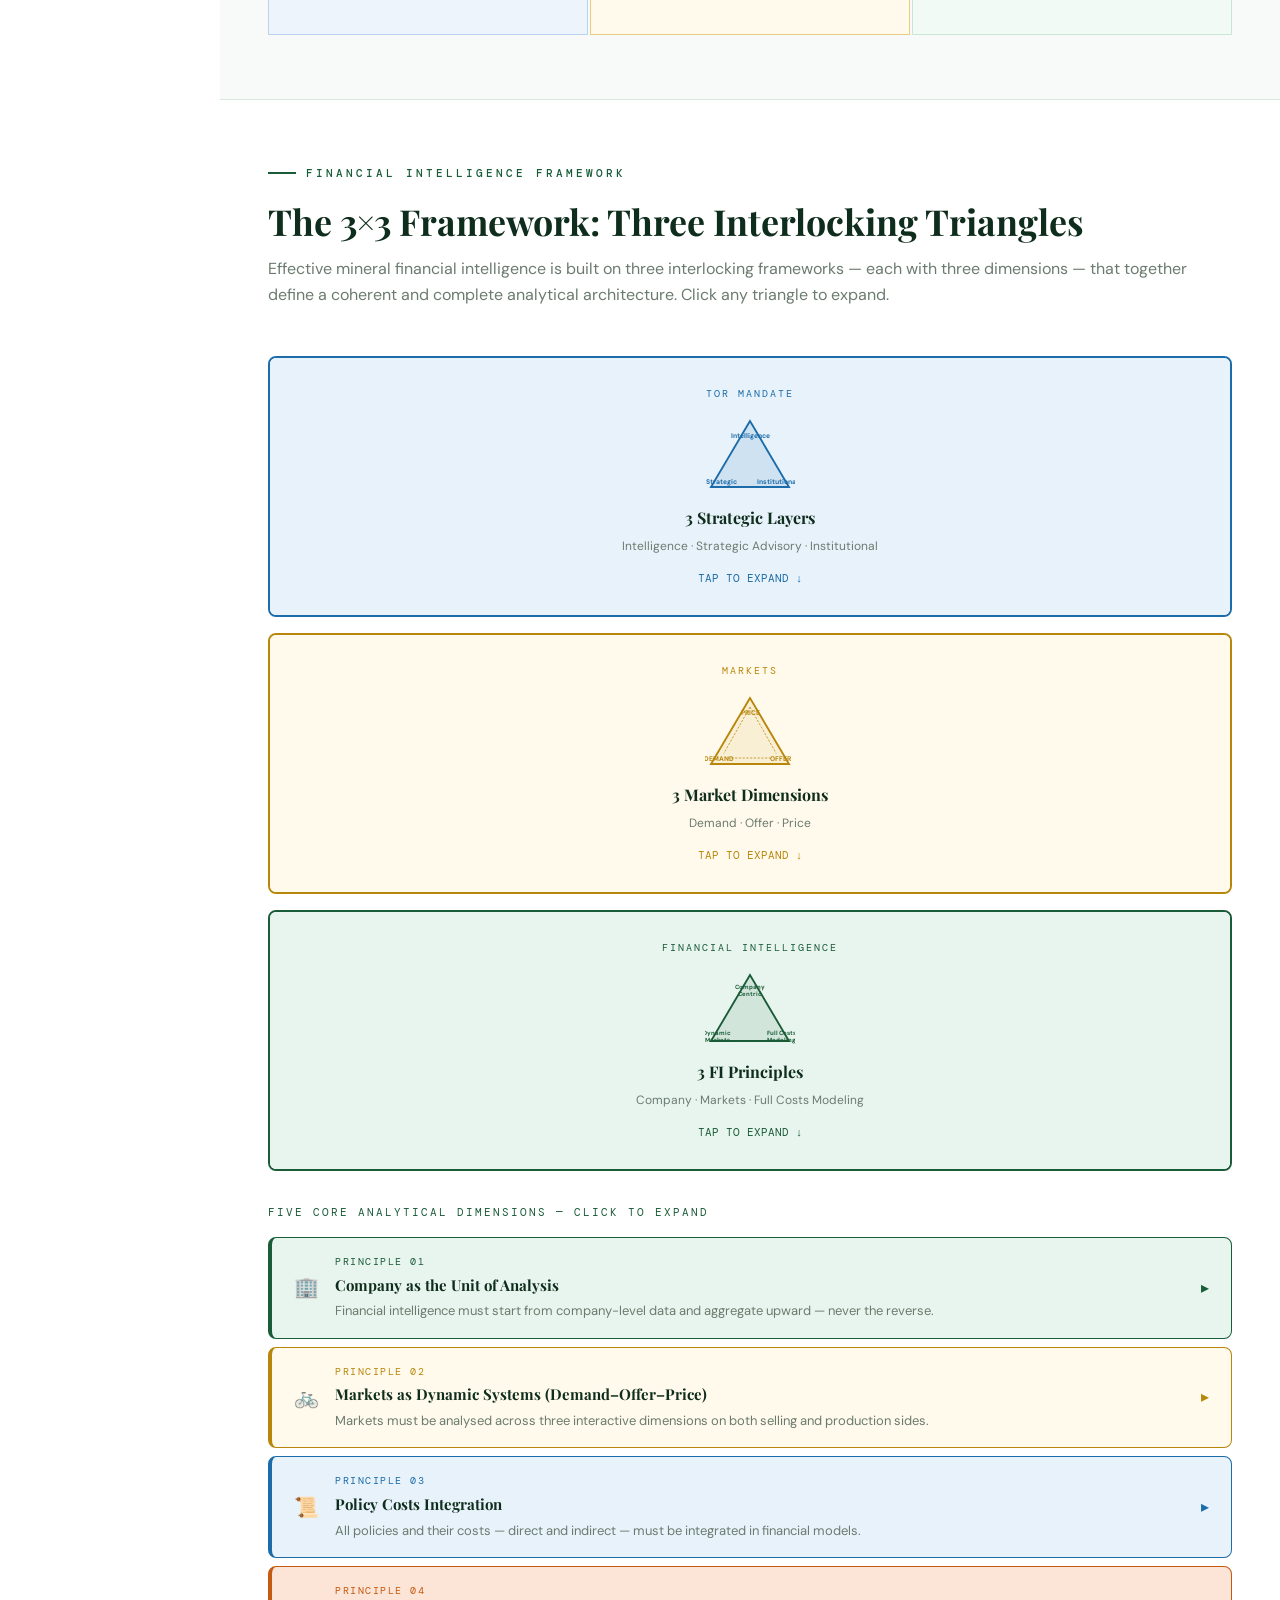
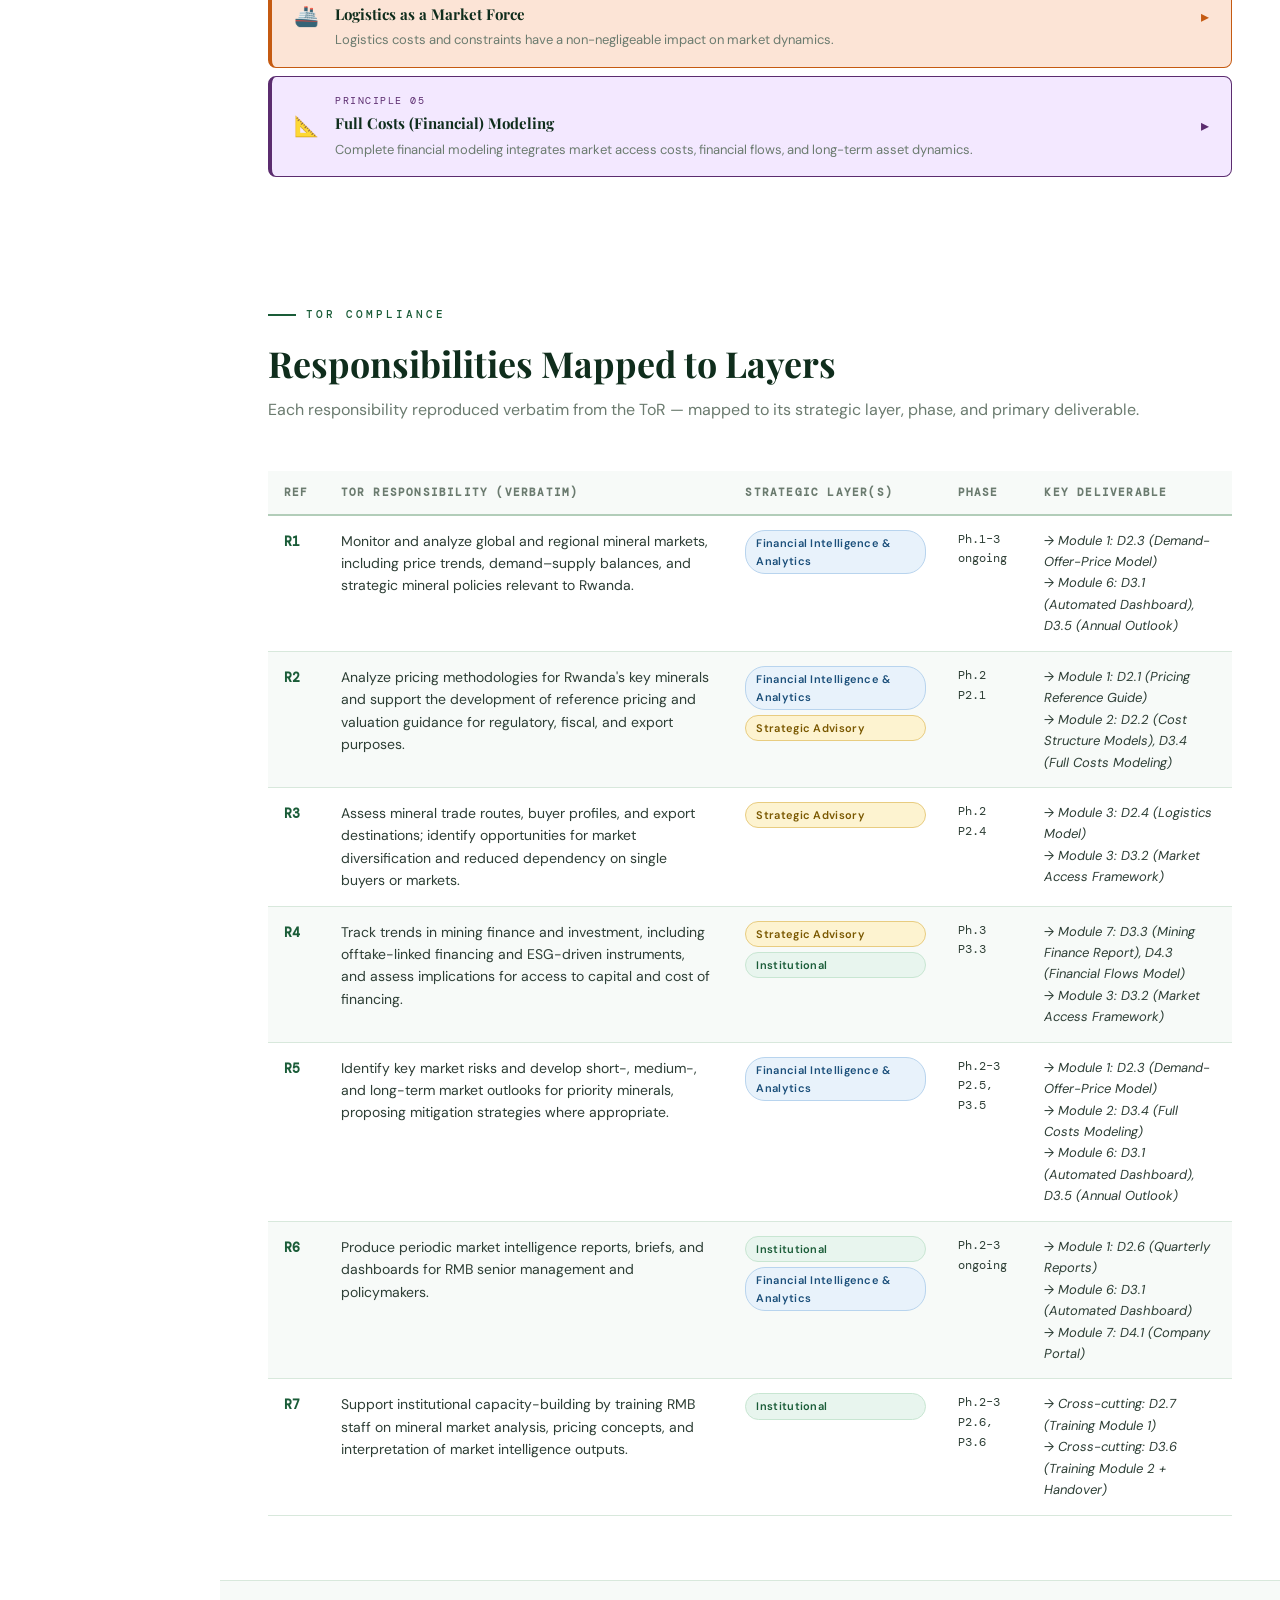
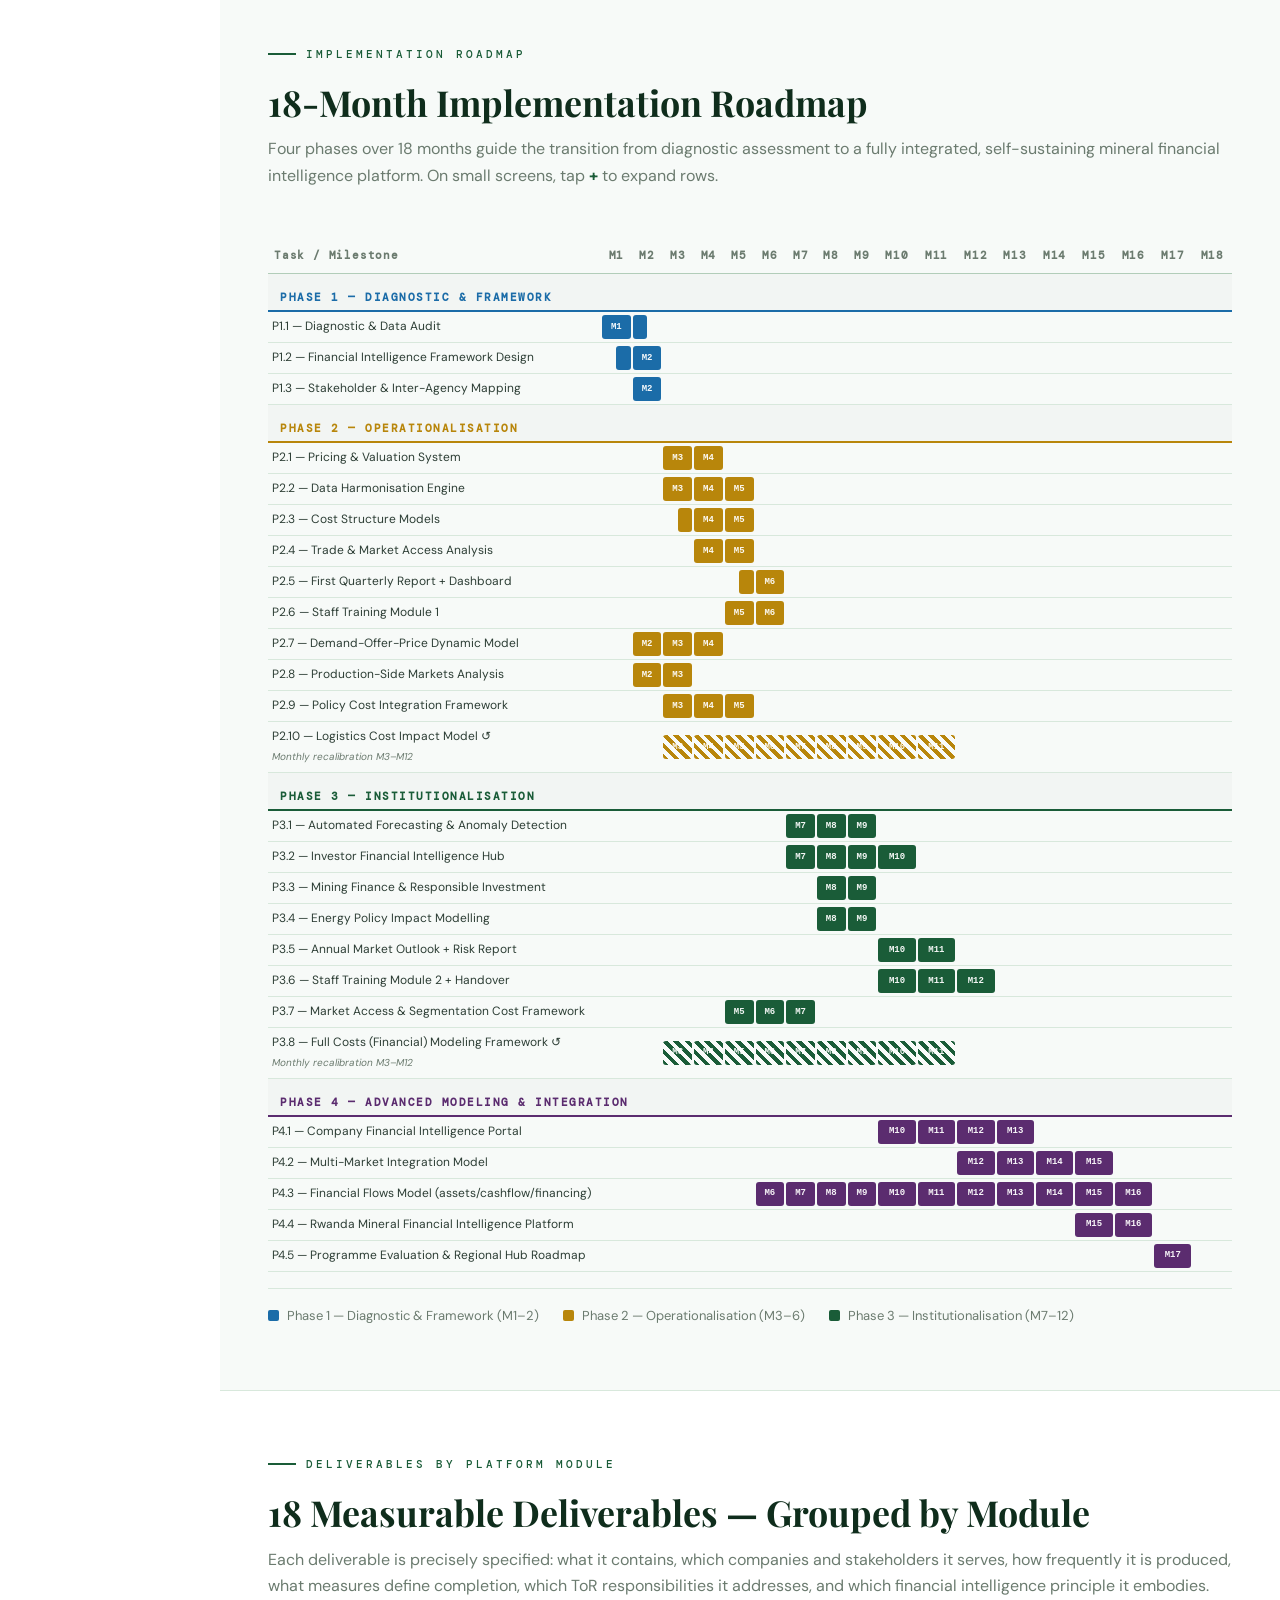
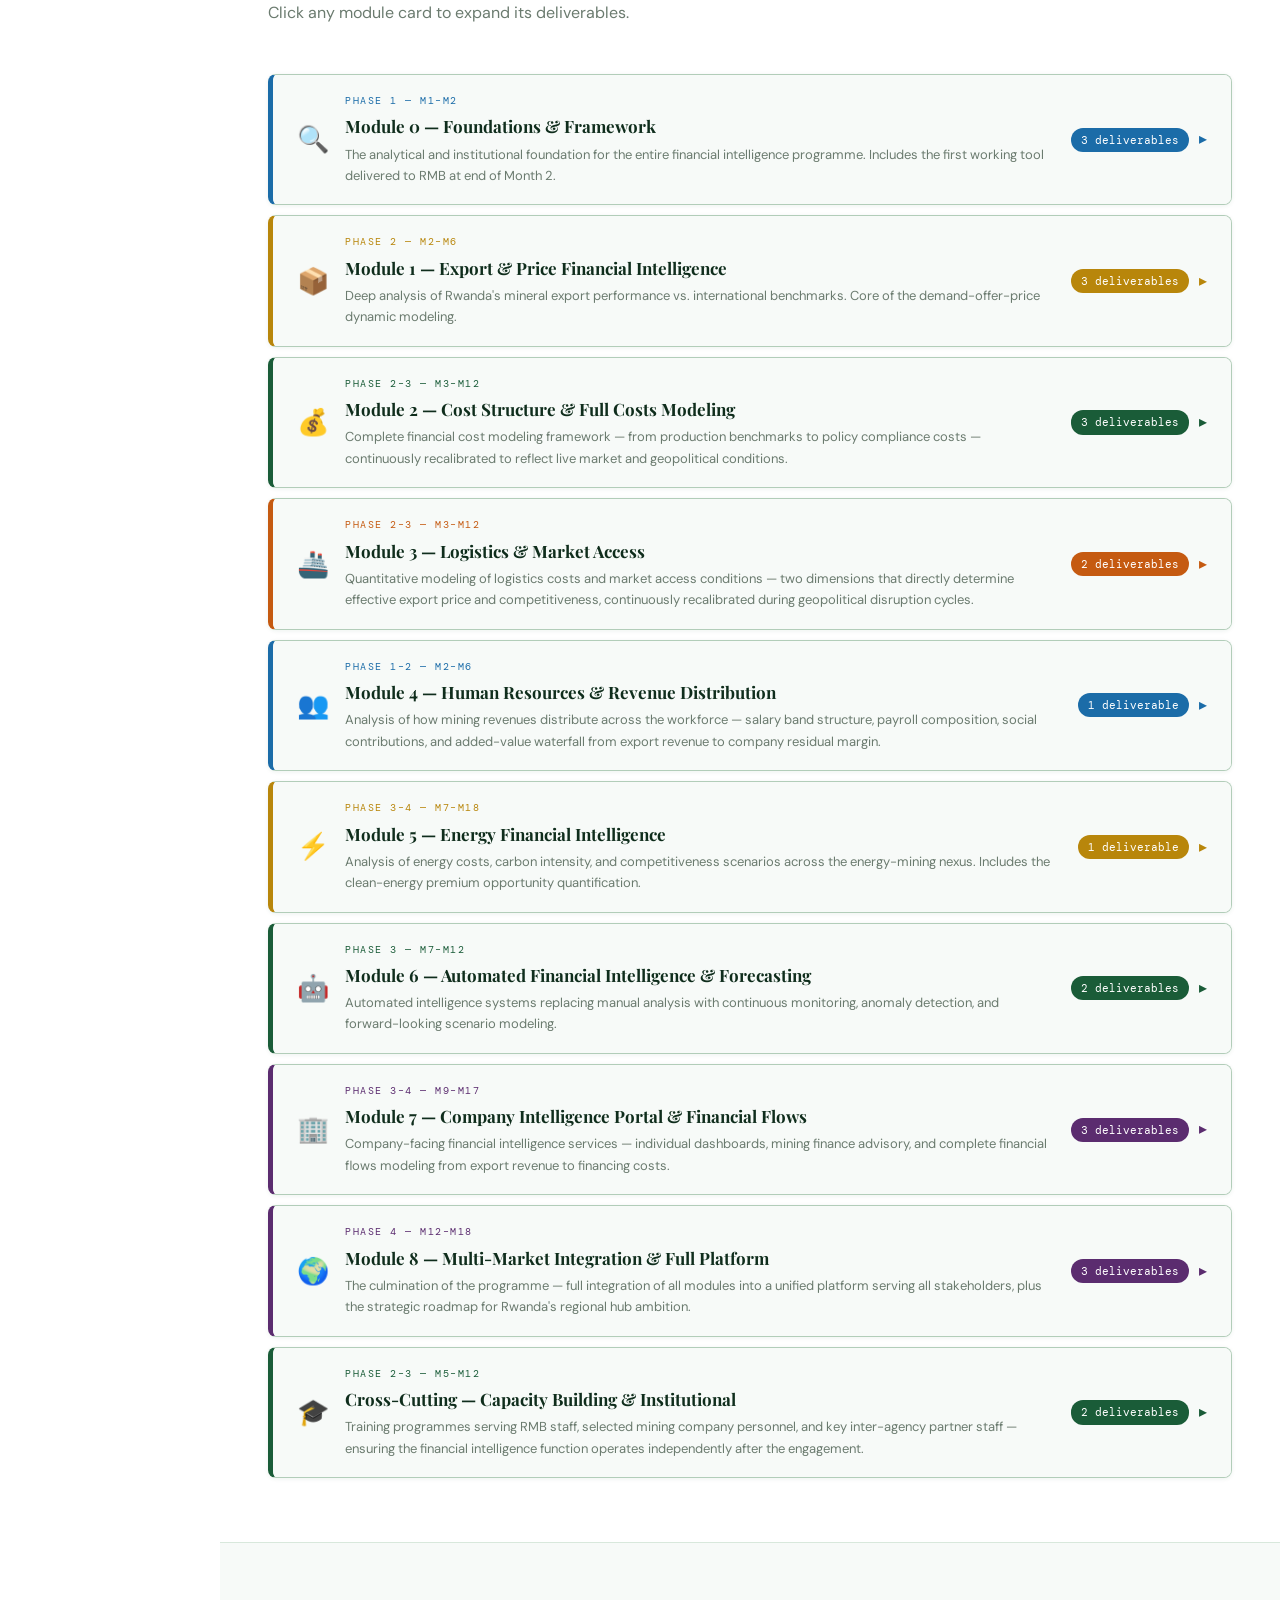
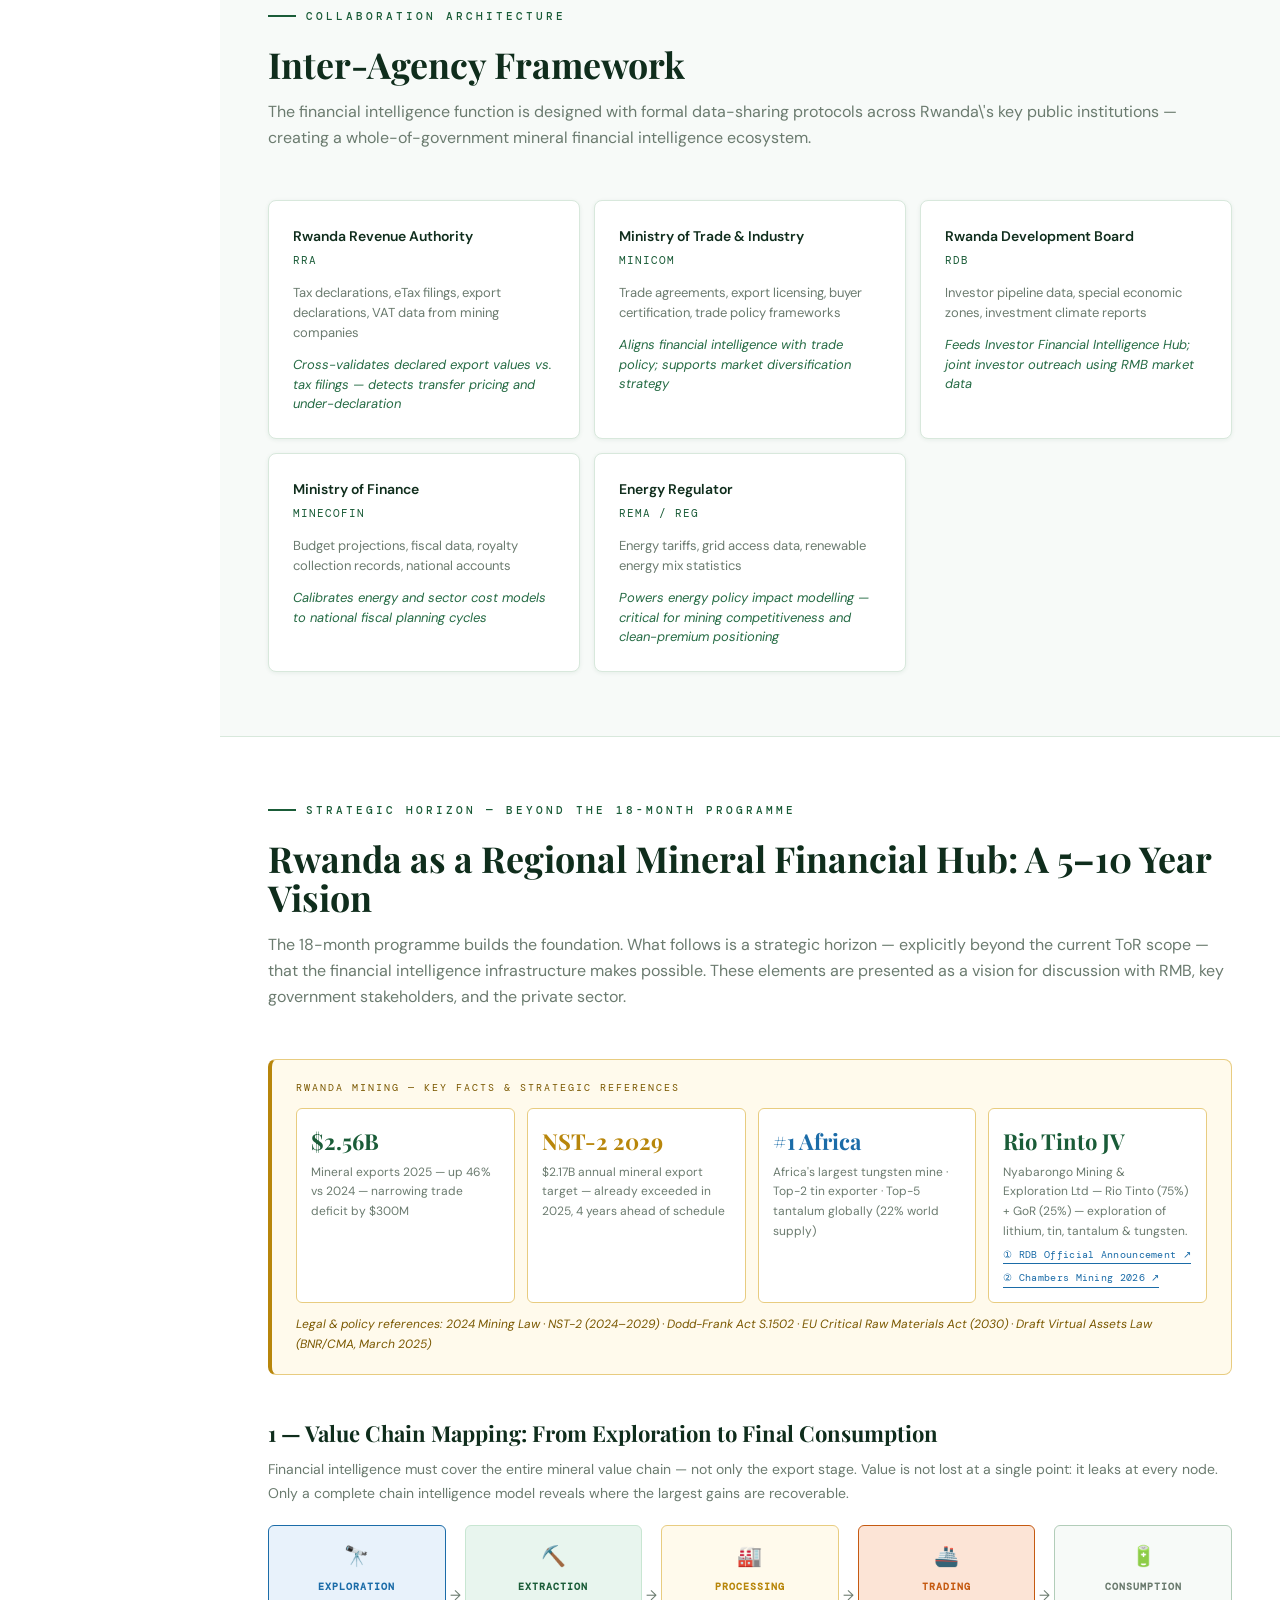
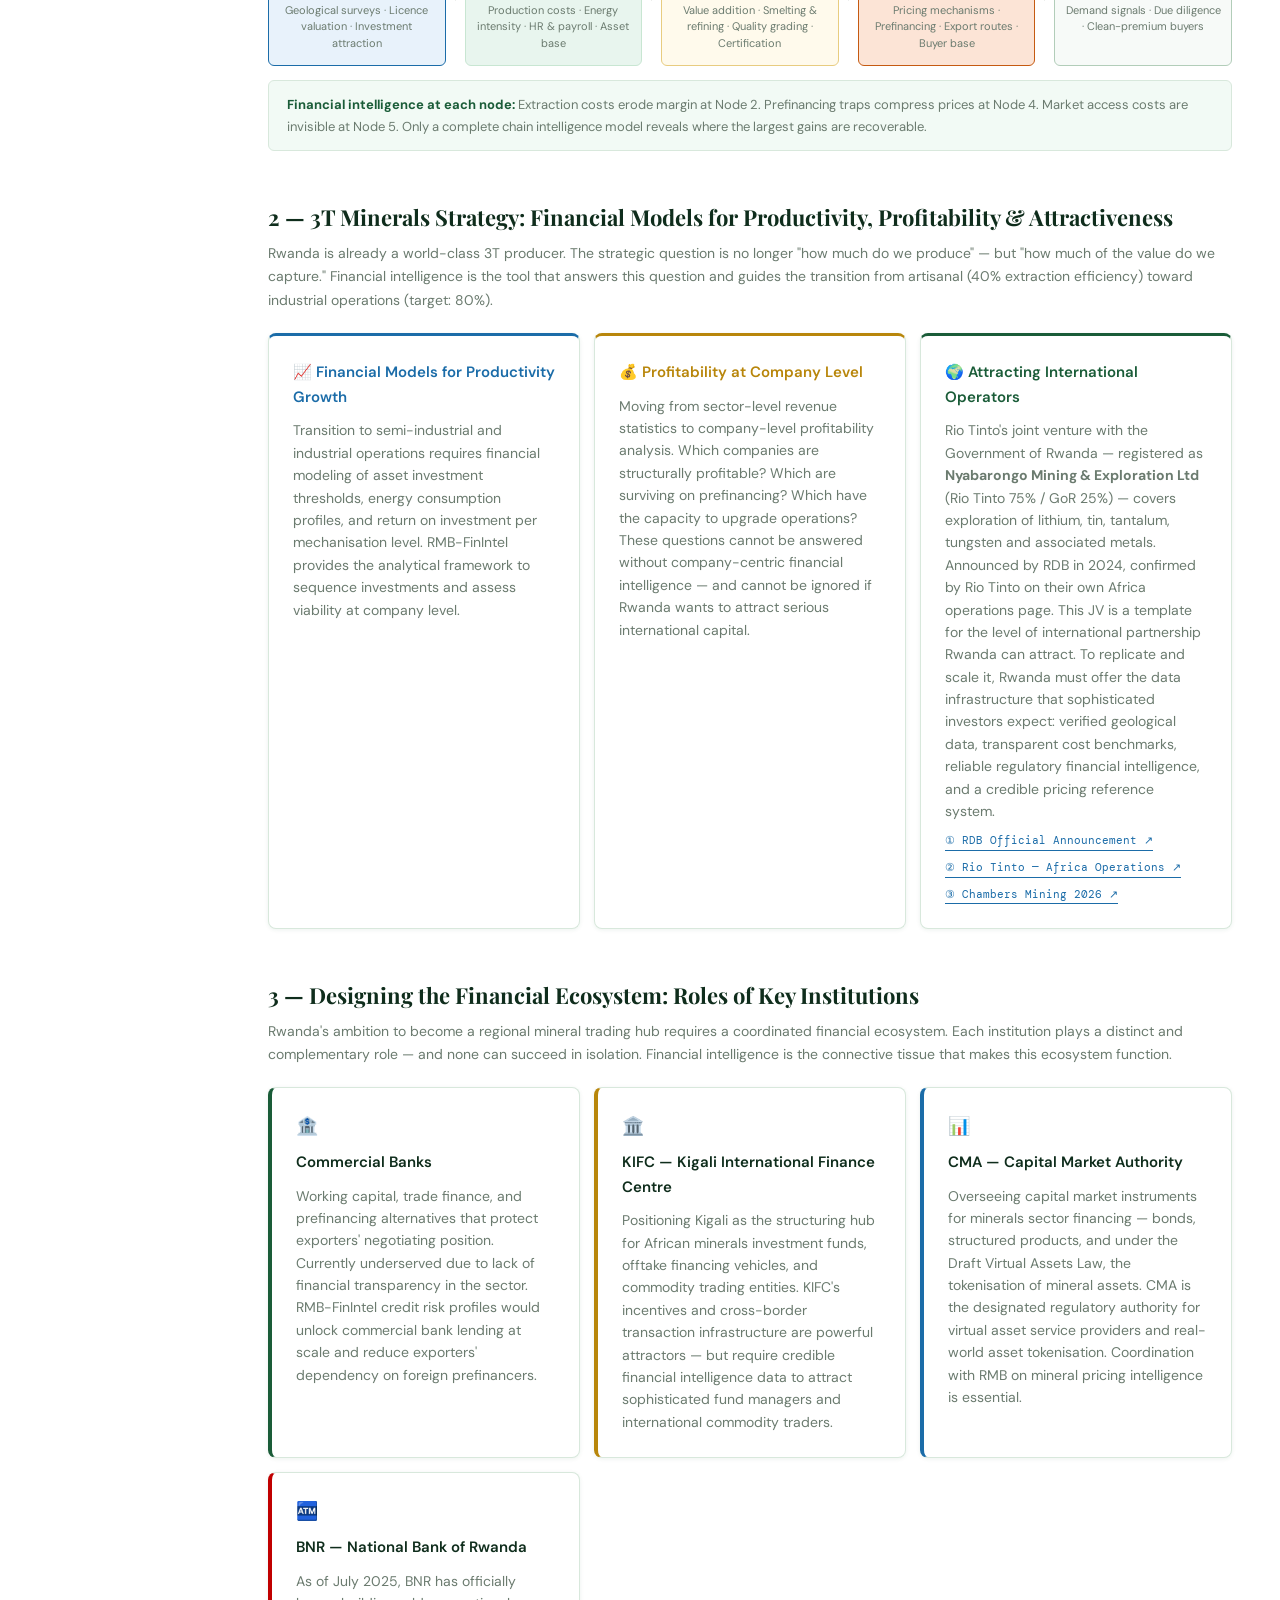
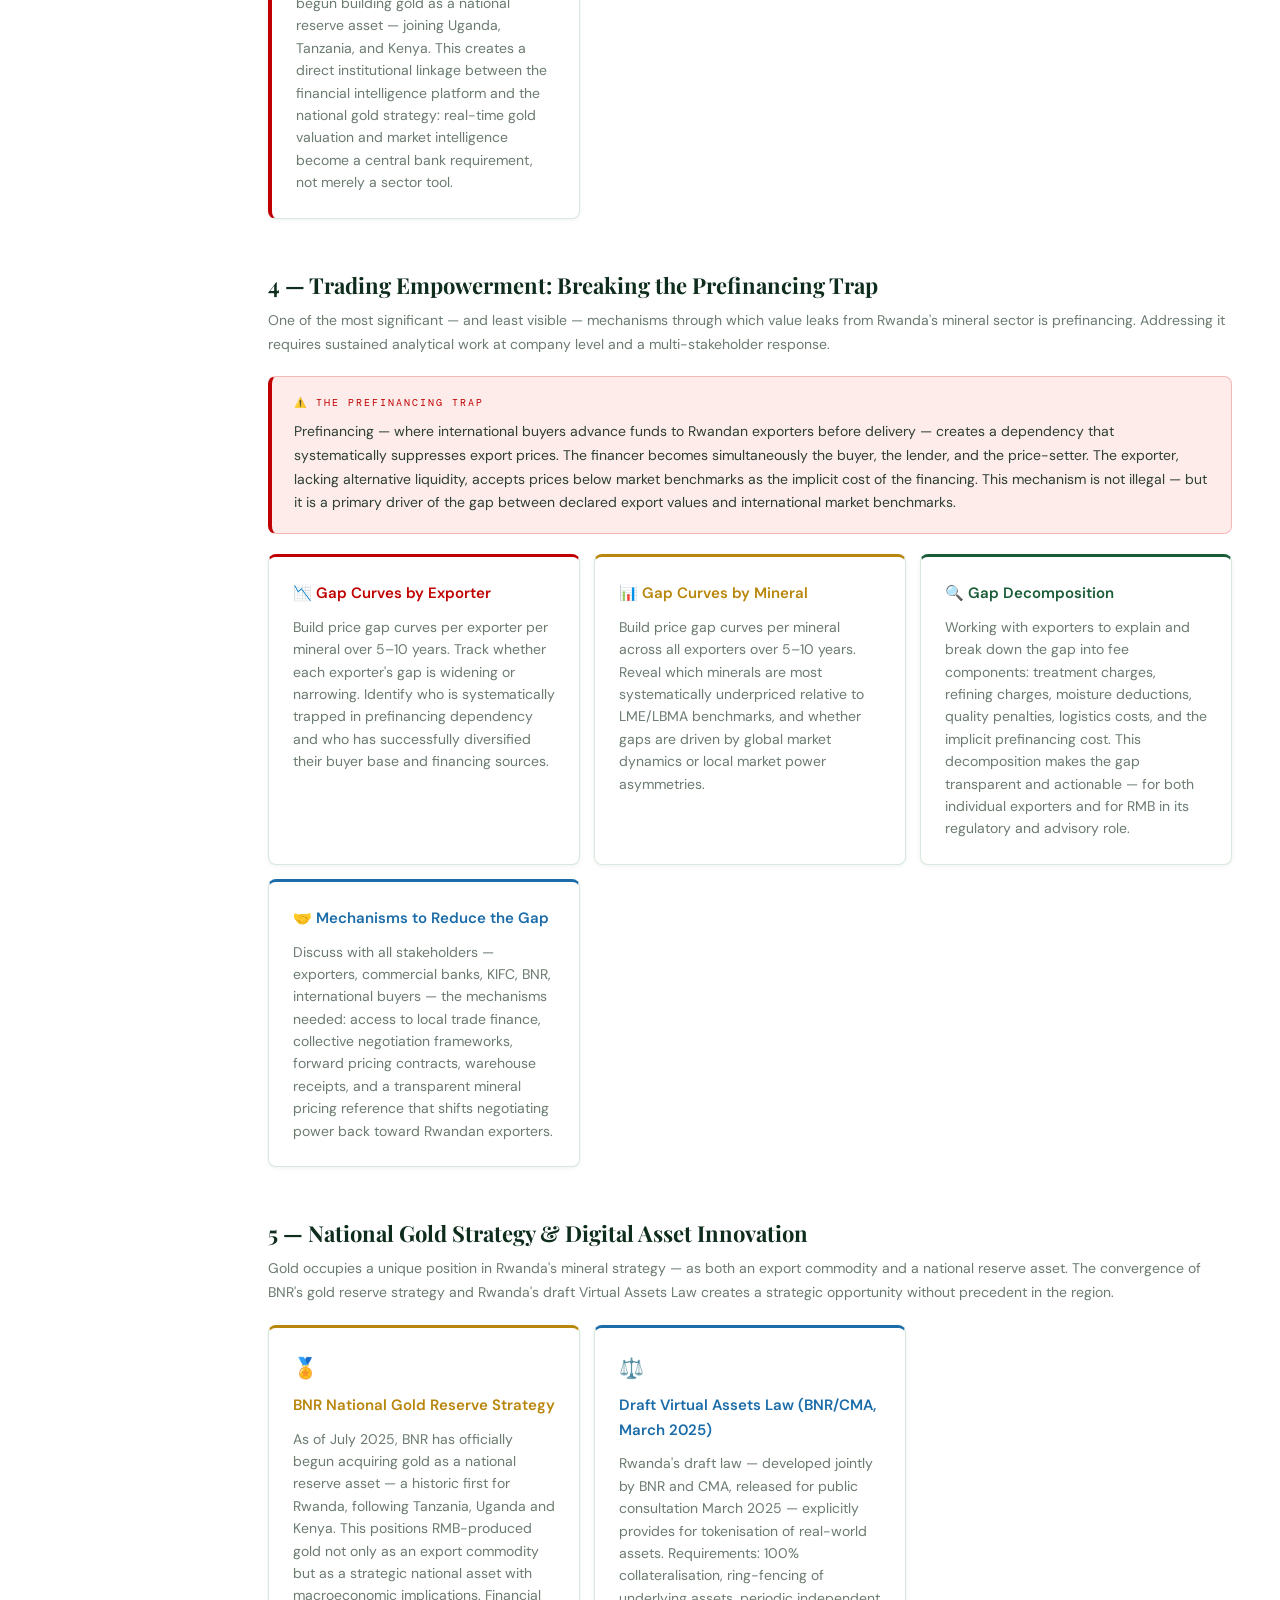
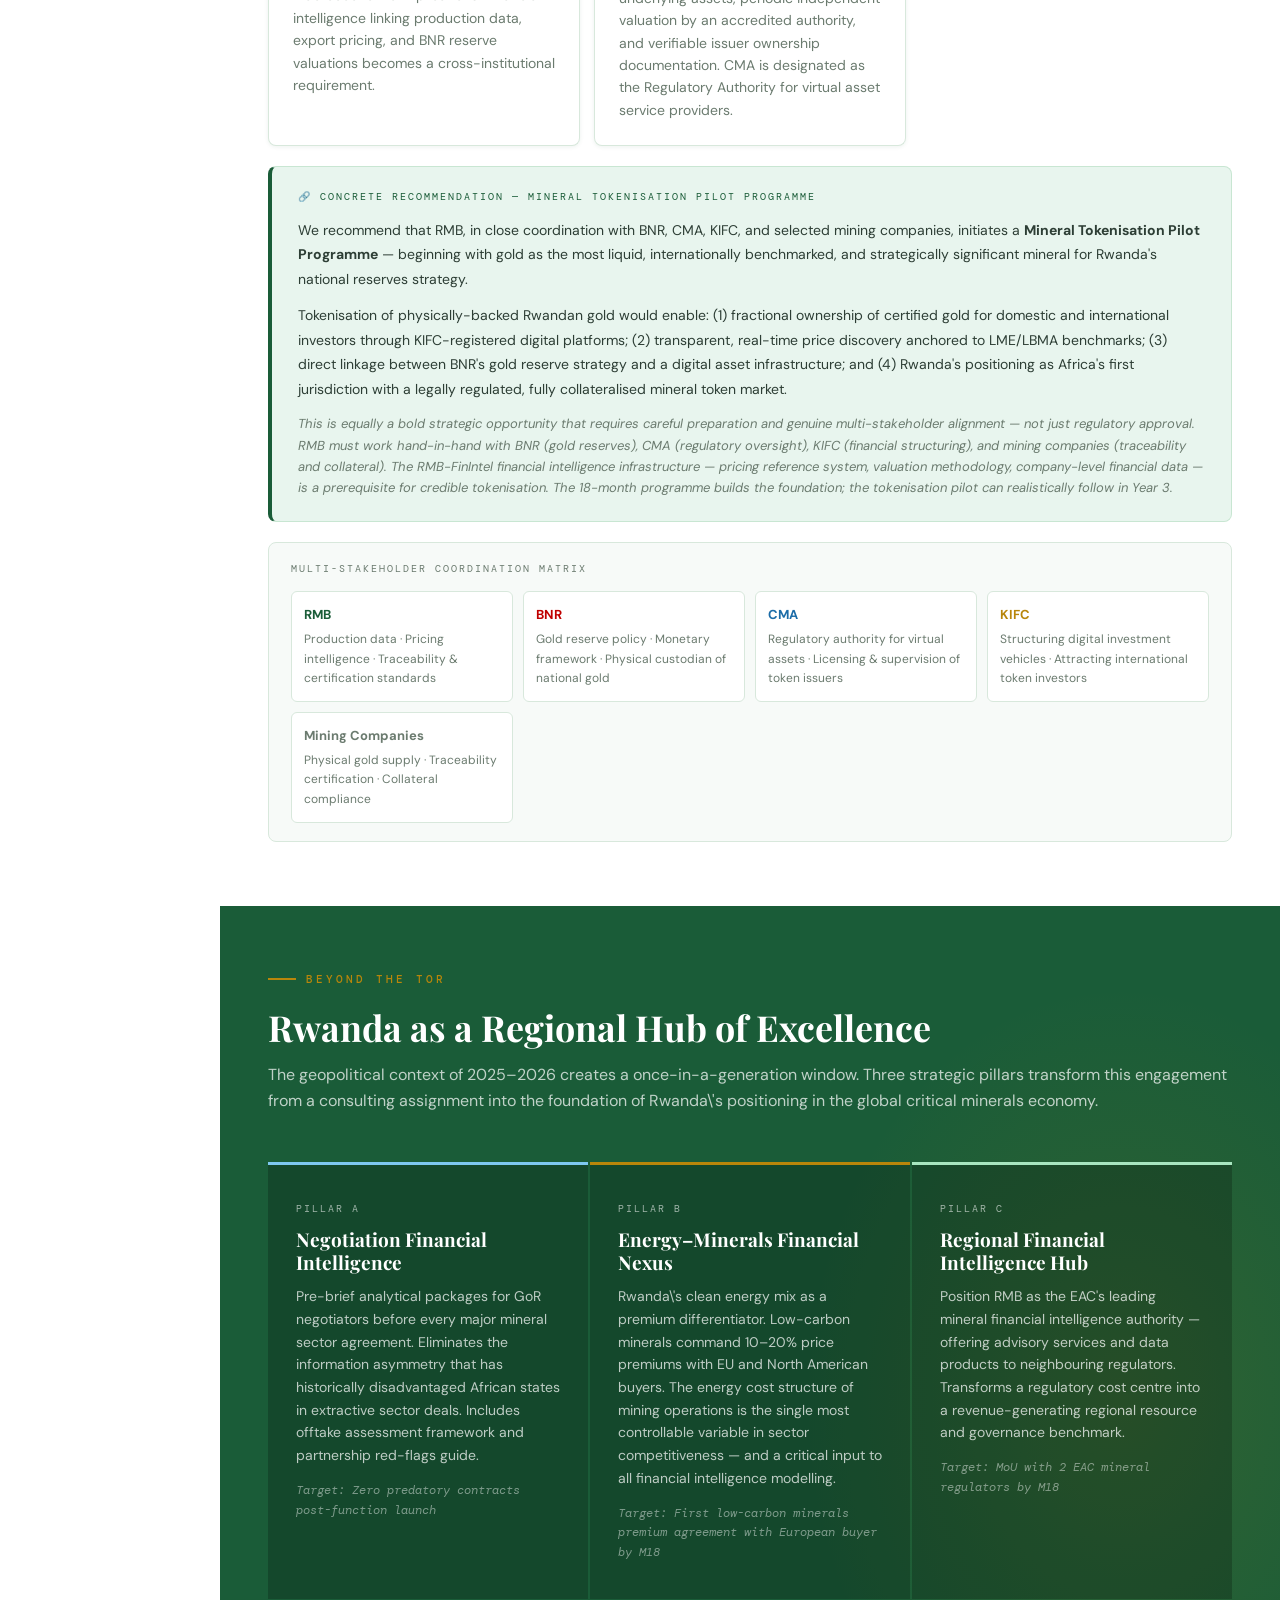
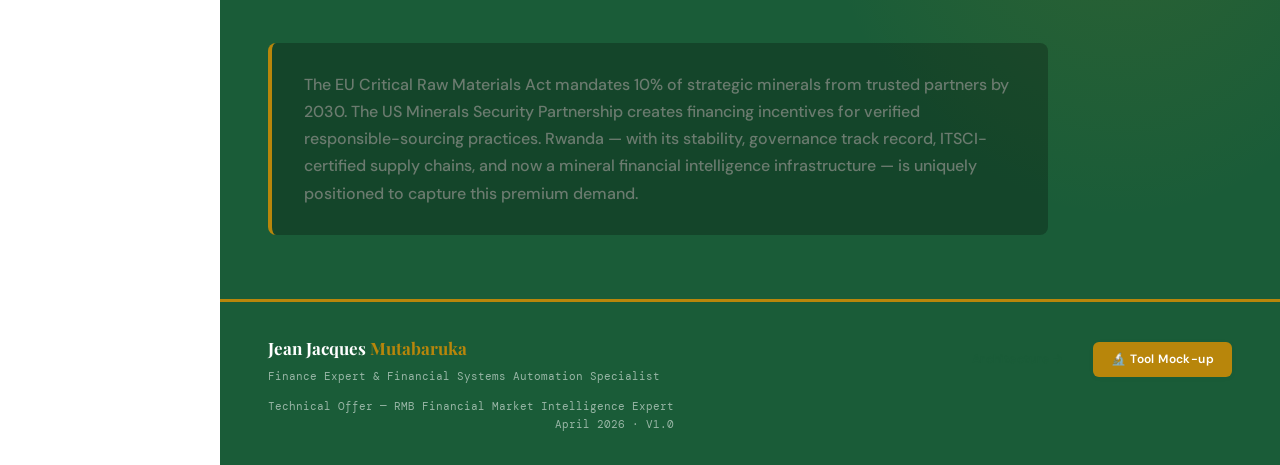
==== commit 8a5bfd7a: "Add files via upload" ====
--- a/index.html
+++ b/index.html
@@ -183,6 +183,9 @@
     <a href="financing-models.html">🏦 Financing Models</a>
     <a href="smart-stock.html">📡 Smart Stock</a>
     <a href="market-manipulation.html" style="color:#C00000;background:rgba(192,0,0,0.06);border-left-color:#C00000;font-weight:700">⚠️ Market Manipulation</a>
+    <div class="sb-divider"></div>
+    <span class="sb-section-label">Reference</span>
+    <a href="glossary.html">📖 Glossary &amp; Abbreviations</a>
     <div class="sb-divider"></div>
     <span class="sb-section-label">Current Situation Model</span>
     <button class="sb-group-trigger" id="sb-csm-trigger" onclick="sbToggle(this)">
